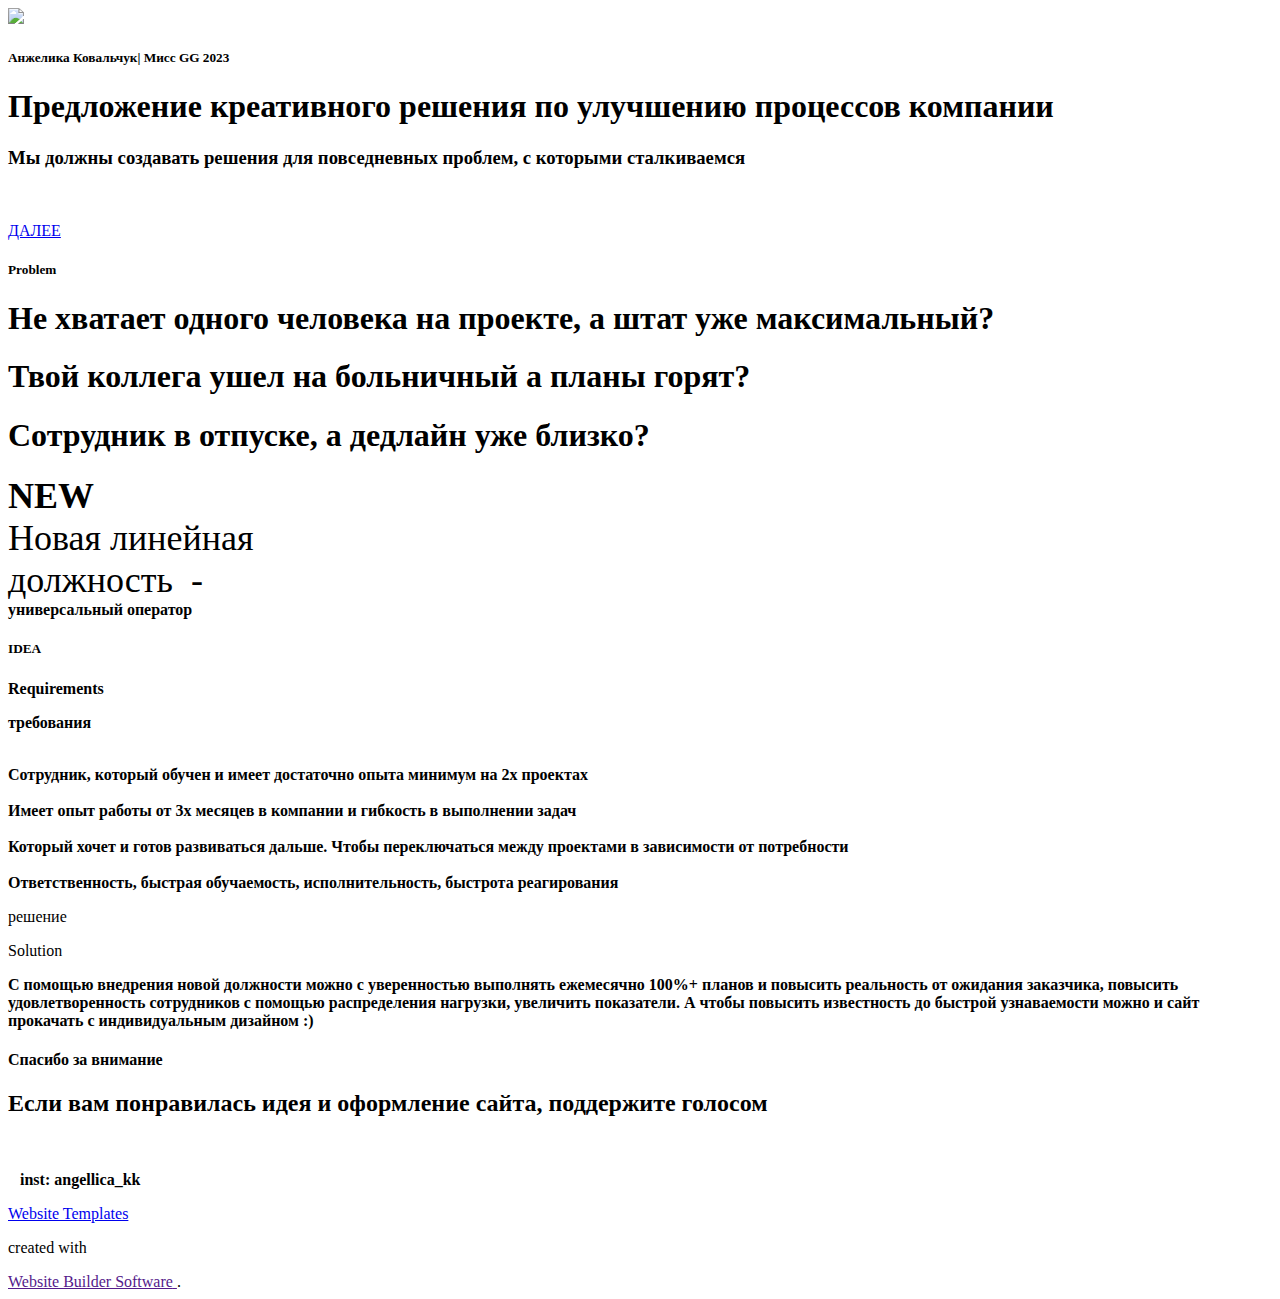
==== Мисс-GG-2023.html @ 37c36b3d "Add files via upload" ====
<!DOCTYPE html>
<html style="font-size: 16px;" lang="ru"><head>
    <meta name="viewport" content="width=device-width, initial-scale=1.0">
    <meta charset="utf-8">
    <meta name="keywords" content="What are minimalist designs?, Leverage agile frameworks to provide., business strategy, Minimalist&nbsp;Living, Nature Collections, Not all blank cassettes are created equal, Outstanding Projects, Highly recommended">
    <meta name="description" content="">
    <title>Мисс GG 2023</title>
    <link rel="stylesheet" href="nicepage.css" media="screen">
<link rel="stylesheet" href="Мисс-GG-2023.css" media="screen">
    <script class="u-script" type="text/javascript" src="jquery.js" defer=""></script>
    <script class="u-script" type="text/javascript" src="nicepage.js" defer=""></script>
    <meta name="generator" content="Nicepage 5.5.0, nicepage.com">
    <link id="u-theme-google-font" rel="stylesheet" href="https://fonts.googleapis.com/css?family=Roboto:100,100i,300,300i,400,400i,500,500i,700,700i,900,900i|Open+Sans:300,300i,400,400i,500,500i,600,600i,700,700i,800,800i">
    <link id="u-page-google-font" rel="stylesheet" href="https://fonts.googleapis.com/css?family=Roboto:100,100i,300,300i,400,400i,500,500i,700,700i,900,900i|Oswald:200,300,400,500,600,700">
    
    
    
    
    
    
    
    
    <script type="application/ld+json">{
		"@context": "http://schema.org",
		"@type": "Organization",
		"name": "",
		"logo": "images/2c5a65b9-ef30-3b66-bfe4-1a61227588e7.png"
}</script>
    <meta name="theme-color" content="#478ac9">
    <meta property="og:title" content="Мисс GG 2023">
    <meta property="og:type" content="website">
  <meta data-intl-tel-input-cdn-path="intlTelInput/"></head>
  <body class="u-body u-overlap u-xl-mode" data-lang="ru"><header class="u-clearfix u-header u-header" id="sec-3e91"><div class="u-clearfix u-sheet u-sheet-1">
        <a href="Мисс-GG-2023.html#carousel_17e5" class="u-image u-logo u-image-1" data-image-width="120" data-image-height="150" title="​Анжелика Ковальчук| Мисс GG 2023">
          <img src="images/2c5a65b9-ef30-3b66-bfe4-1a61227588e7.png" class="u-logo-image u-logo-image-1">
        </a>
      </div></header>
    <section class="skrollable u-align-right u-clearfix u-image u-parallax u-section-1" id="carousel_17e5" data-image-width="1920" data-image-height="1080">
      <div class="u-clearfix u-sheet u-sheet-1">
        <h5 class="u-text u-text-body-alt-color u-text-1"> Анжелика Ковальчук| Мисс GG 2023</h5>
        <h1 class="u-text u-text-body-alt-color u-text-2" data-animation-name="customAnimationIn" data-animation-duration="5000" data-animation-direction=""><b>Предложение креативного решения по улучшению процессов компании</b>
        </h1>
      </div>
    </section>
    <section class="u-align-center u-black u-border-2 u-border-black u-border-no-bottom u-border-no-left u-border-no-right u-clearfix u-section-2" id="carousel_9866">
      <div class="u-clearfix u-sheet u-sheet-1">
        <h3 class="u-text u-text-1" data-animation-name="customAnimationIn" data-animation-duration="2000"> Мы должны создавать решения для повседневных проблем, с которыми сталкиваемся</h3>
        <img class="u-image u-image-default u-preserve-proportions u-image-1" alt="" data-image-width="736" data-image-height="736" src="images/d247856f76a5518b868ead003526050e.jpg">
        <p class="u-custom-font u-font-roboto u-text u-text-2">
          <a href="Мисс-GG-2023.html#carousel_f130" class="u-active-none u-border-2 u-border-grey-75 u-btn u-button-style u-custom-font u-font-oswald u-hover-none u-none u-text-hover-palette-2-base u-text-white u-btn-1">ДАЛЕЕ</a>
        </p>
      </div>
    </section>
    <section class="u-border-2 u-border-black u-border-no-bottom u-border-no-left u-border-no-right u-clearfix u-color-scheme-u10 u-color-style-multicolor-1 u-custom-color-1 u-section-3" id="carousel_f130">
      <div class="u-clearfix u-sheet u-sheet-1">
        <div class="u-clearfix u-expanded-width u-layout-wrap u-layout-wrap-1">
          <div class="u-layout">
            <div class="u-layout-row">
              <div class="u-container-style u-layout-cell u-left-cell u-size-20 u-layout-cell-1">
                <div class="u-container-layout u-valign-top u-container-layout-1">
                  <h5 class="u-custom-font u-font-roboto u-text u-text-1"><b>Problem</b>
                  </h5>
                  <h1 class="u-custom-font u-font-roboto u-text u-text-2" data-animation-name="customAnimationIn" data-animation-duration="1000" data-animation-direction=""><b>Не хватает одного человека на проекте, а штат уже максимальный?</b>
                    <br>
                  </h1>
                </div>
              </div>
              <div class="u-align-left u-container-style u-layout-cell u-size-20 u-layout-cell-2">
                <div class="u-container-layout u-container-layout-2">
                  <h1 class="u-custom-font u-font-roboto u-text u-text-3" data-animation-name="customAnimationIn" data-animation-duration="2000"><b></b><b>Твой коллега ушел на больничный а планы горят?</b>
                    <br>
                  </h1>
                </div>
              </div>
              <div class="u-align-right u-container-style u-layout-cell u-right-cell u-size-20 u-layout-cell-3">
                <div class="u-container-layout u-container-layout-3">
                  <h1 class="u-custom-font u-font-roboto u-text u-text-4" data-animation-name="customAnimationIn" data-animation-duration="3000"><b></b><b>Сотрудник в отпуске, а дедлайн уже близко?</b>
                    <br>
                  </h1>
                </div>
              </div>
            </div>
          </div>
        </div>
      </div>
    </section>
    <section class="skrollable u-align-center u-border-2 u-border-no-bottom u-border-no-left u-border-no-right u-border-white u-clearfix u-image u-parallax u-section-4" id="carousel_1d0e" data-image-width="2560" data-image-height="1600">
      <div class="u-clearfix u-sheet u-sheet-1">
        <div class="u-clearfix u-expanded-width-xs u-gutter-20 u-layout-wrap u-layout-wrap-1">
          <div class="u-gutter-0 u-layout">
            <div class="u-layout-row">
              <div class="u-size-60">
                <div class="u-layout-col">
                  <div class="u-size-60">
                    <div class="u-layout-row">
                      <div class="u-container-style u-layout-cell u-size-60 u-layout-cell-1">
                        <div class="u-container-layout u-valign-middle-lg u-valign-middle-md u-container-layout-1">
                          <p class="u-custom-font u-font-arial u-text u-text-white u-text-1" data-animation-name="customAnimationIn" data-animation-duration="2000" data-animation-direction="">
                            <span style="font-weight: 400; font-size: 2.25rem;"><b>NEW</b>
                              <br>Новая линейная&nbsp;<br>должность
                            </span>
                            <span style="font-size: 2.25rem;"><b>&nbsp;</b>-
                            </span><b>
                              <br>универсальный оператор</b>
                            <br>
                          </p>
                        </div>
                      </div>
                    </div>
                  </div>
                </div>
              </div>
            </div>
          </div>
        </div>
        <h5 class="u-text u-text-body-alt-color u-text-default u-text-2">IDEA</h5>
      </div>
    </section>
    <section class="u-border-2 u-border-black u-border-no-bottom u-border-no-left u-border-no-right u-clearfix u-section-5" id="sec-07e6">
      <div class="u-clearfix u-sheet u-sheet-1">
        <div class="u-image u-image-circle u-image-1" alt="" data-image-width="810" data-image-height="911"></div>
        <p class="u-custom-font u-font-arial u-text u-text-default u-text-1" data-animation-name="customAnimationIn" data-animation-duration="2000"><b>R<span class="u-text-body-alt-color">equirements</span></b>
        </p>
        <p class="u-text u-text-default u-text-2" data-animation-name="customAnimationIn" data-animation-duration="2000"><b>т<span class="u-text-white">ребования</span></b>
        </p>
        <p class="u-text u-text-3"><b>
            <br>Сотрудник, который обучен и имеет достаточно опыта минимум на 2х проектах</b>
          <br>
          <br><b>Имеет опыт работы от 3х месяцев в компании и гибкость в выполнении задач</b>
          <br>
          <br><b>Который хочет и готов развиваться дальше. Чтобы переключаться между проектами в зависимости от потребности&nbsp;</b>
          <br>
          <br><b>Ответственность, быстрая обучаемость, исполнительность, быстрота реагирования<br></b>
        </p>
      </div>
    </section>
    <section class="u-clearfix u-section-6" id="sec-bf6b">
      <div class="u-clearfix u-sheet u-sheet-1">
        <div class="u-image u-image-circle u-image-1" alt="" data-image-width="1600" data-image-height="1200"></div>
        <p class="u-text u-text-default u-text-1" data-animation-name="customAnimationIn" data-animation-duration="2000">
          <span class="u-text-body-alt-color"></span>
          <span class="u-text-body-alt-color">решени</span>е
        </p>
        <p class="u-text u-text-default u-text-2" data-animation-name="customAnimationIn" data-animation-duration="2000">
          <span class="u-text-body-alt-color">Solutio</span>n
        </p>
        <p class="u-text u-text-3"><b></b><b><b>С помощью внедрения новой должности можно с уверенностью выполнять ежемесячно 100%+ планов и повысить реальность от ожидания заказчика, повысить удовлетворенность сотрудников с помощью распределения нагрузки, увеличить показатели. А чтобы повысить известность до быстрой узнаваемости можно и сайт прокачать с индивидуальным дизайном :)</b></b><b>
            <br></b>
        </p>
      </div>
    </section>
    <section class="u-border-2 u-border-black u-border-no-bottom u-border-no-left u-border-no-right u-clearfix u-white u-section-7" id="carousel_76c6">
      <div class="u-clearfix u-sheet u-sheet-1">
        <div class="u-clearfix u-disable-padding u-gutter-0 u-layout-wrap u-layout-wrap-1">
          <div class="u-gutter-0 u-layout">
            <div class="u-layout-row">
              <div class="u-size-36 u-size-60-md">
                <div class="u-layout-col">
                  <div class="u-size-40">
                    <div class="u-layout-row">
                      <div class="u-align-left u-container-style u-layout-cell u-left-cell u-size-60 u-layout-cell-1">
                        <div class="u-container-layout u-container-layout-1"></div>
                      </div>
                    </div>
                  </div>
                  <div class="u-size-20">
                    <div class="u-layout-row">
                      <div class="u-align-left u-container-style u-layout-cell u-left-cell u-palette-2-base u-size-60 u-layout-cell-2">
                        <div class="u-container-layout u-container-layout-2">
                          <h4 class="u-heading-font u-text u-text-body-color u-text-1" data-animation-name="customAnimationIn" data-animation-duration="3000"> Cпасибо за внимание</h4>
                          <h2 class="u-heading-font u-text u-text-body-color u-text-2"><b>Если вам понравилась идея и оформление сайта, поддержите голосом</b>
                          </h2>
                        </div>
                      </div>
                    </div>
                  </div>
                </div>
              </div>
              <div class="u-size-24 u-size-60-md">
                <div class="u-layout-row">
                  <div class="u-align-left u-container-style u-layout-cell u-right-cell u-size-60 u-layout-cell-3">
                    <div class="u-container-layout u-valign-bottom-lg u-valign-bottom-xl u-container-layout-3">
                      <div class="u-rotation-parent u-rotation-parent-1">
                        <img class="u-image u-image-default u-rotate-90 u-image-1" src="images/DSC086831.jpeg" alt="" data-image-width="6000" data-image-height="4000">
                      </div>
                    </div>
                  </div>
                </div>
              </div>
            </div>
          </div>
        </div>
      </div>
    </section>
    
    
    <footer class="u-align-center u-black u-clearfix u-footer u-footer" id="sec-a85f"><div class="u-clearfix u-sheet u-sheet-1">
        <p class="u-small-text u-text u-text-variant u-text-1"><b>&nbsp;<span class="u-file-icon u-icon"><img src="images/1384063.png" alt=""></span></b> &nbsp;<b>inst: angellica_kk</b>
        </p>
      </div></footer>
    <section class="u-backlink u-clearfix u-grey-80">
      <a class="u-link" href="https://nicepage.com/website-templates" target="_blank">
        <span>Website Templates</span>
      </a>
      <p class="u-text">
        <span>created with</span>
      </p>
      <a class="u-link" href="" target="_blank">
        <span>Website Builder Software</span>
      </a>. 
    </section>
  
</body></html>
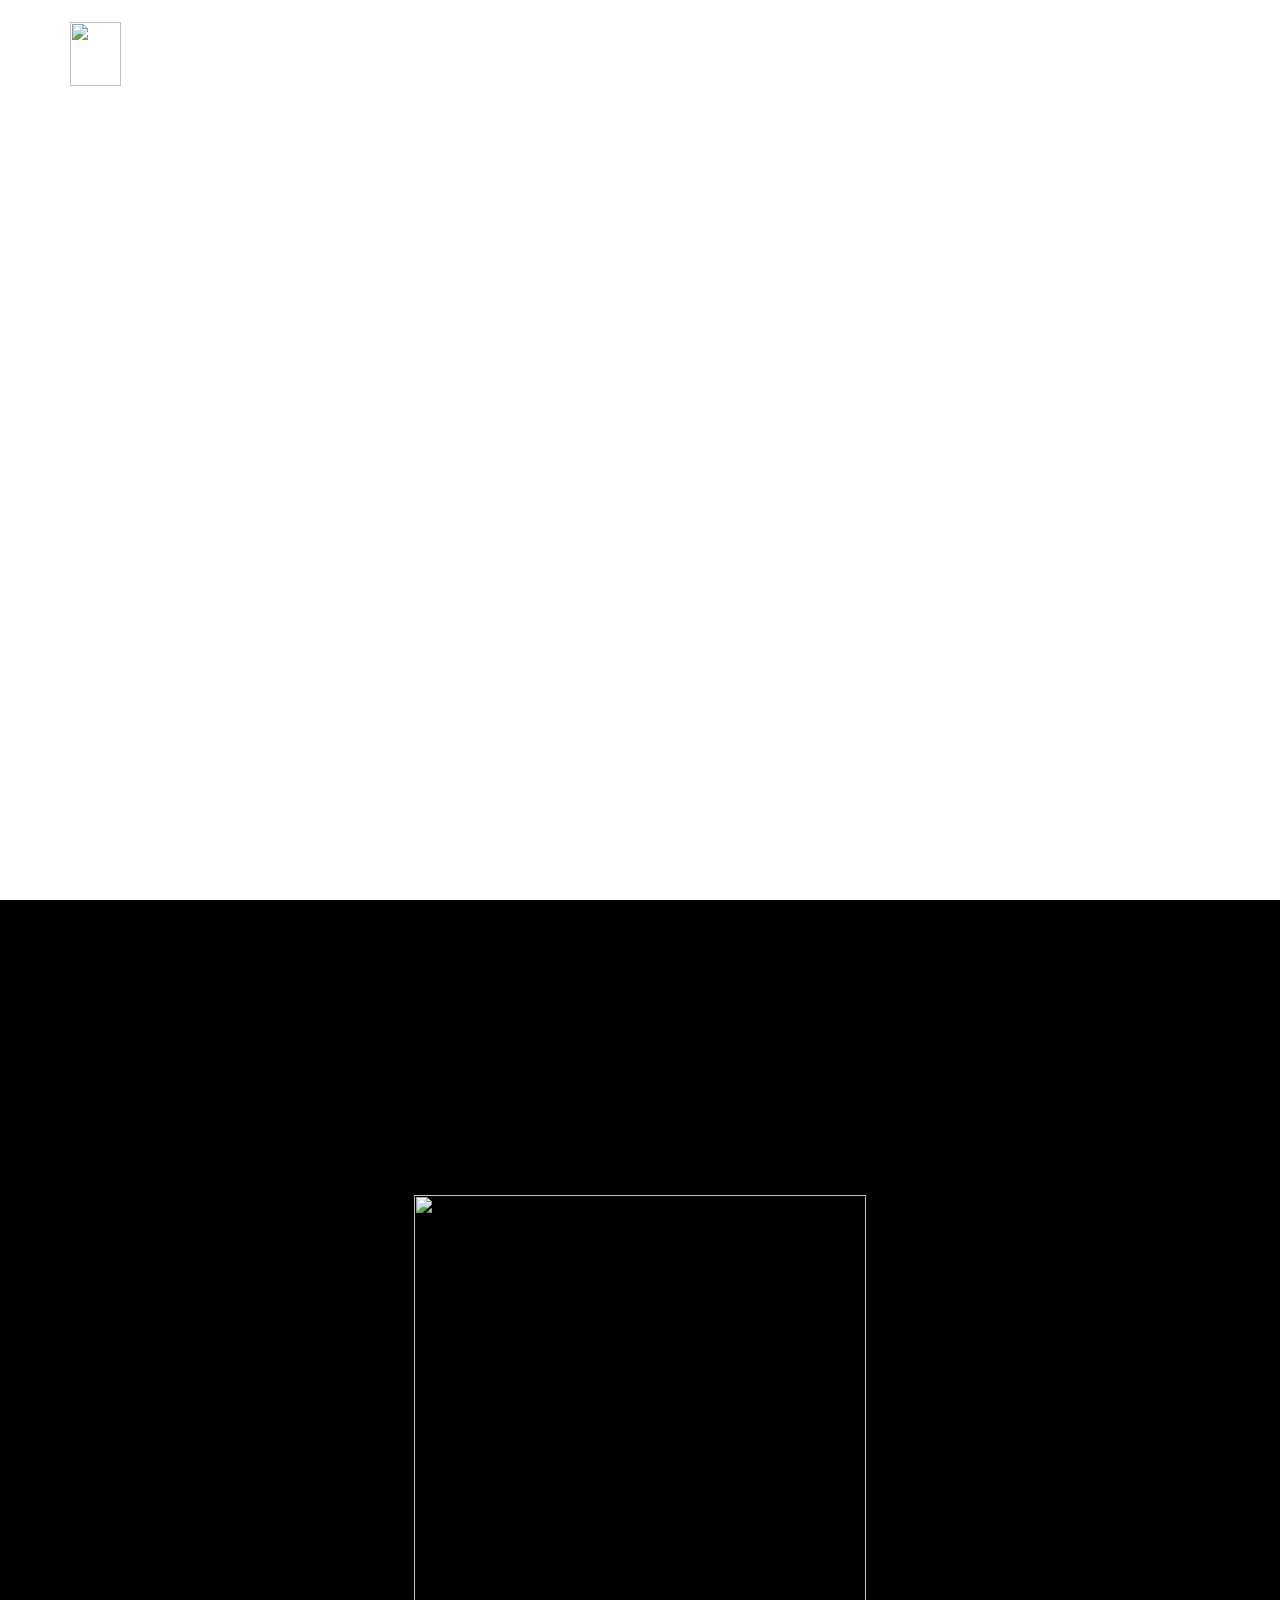
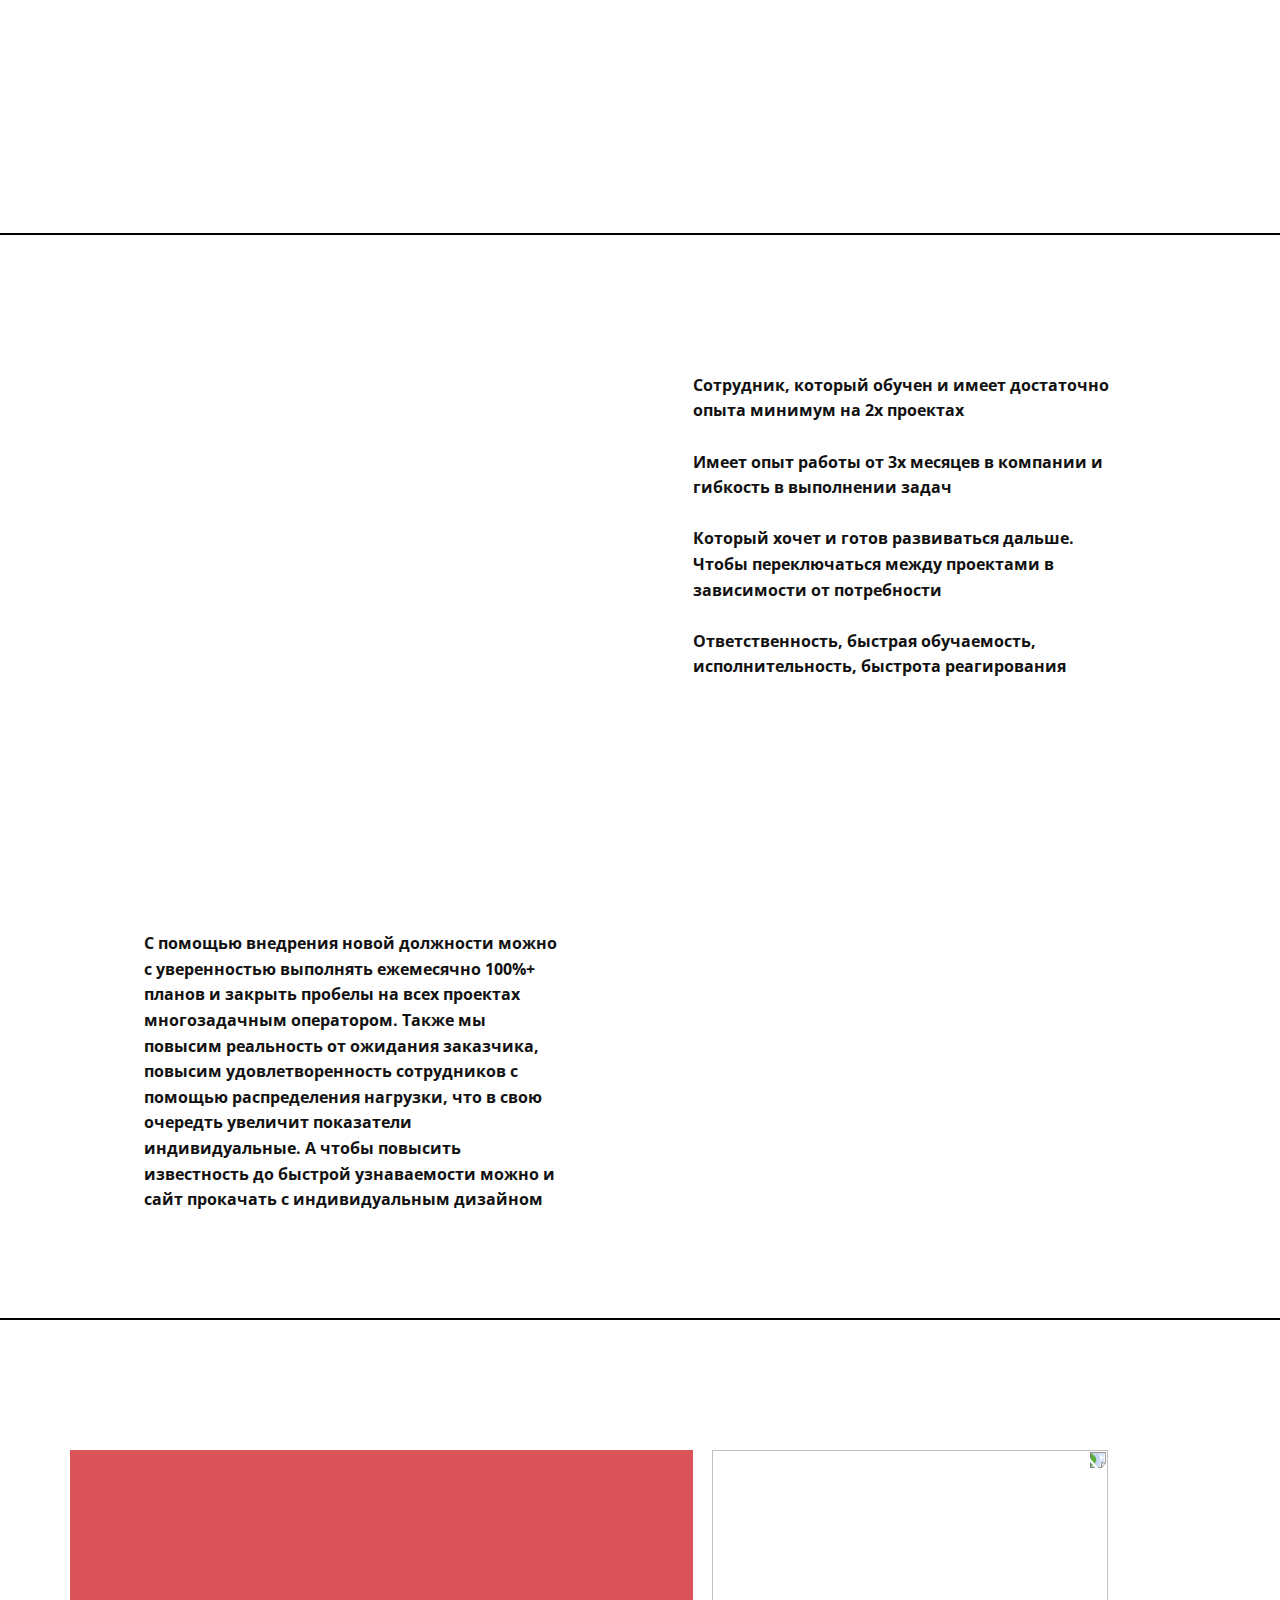
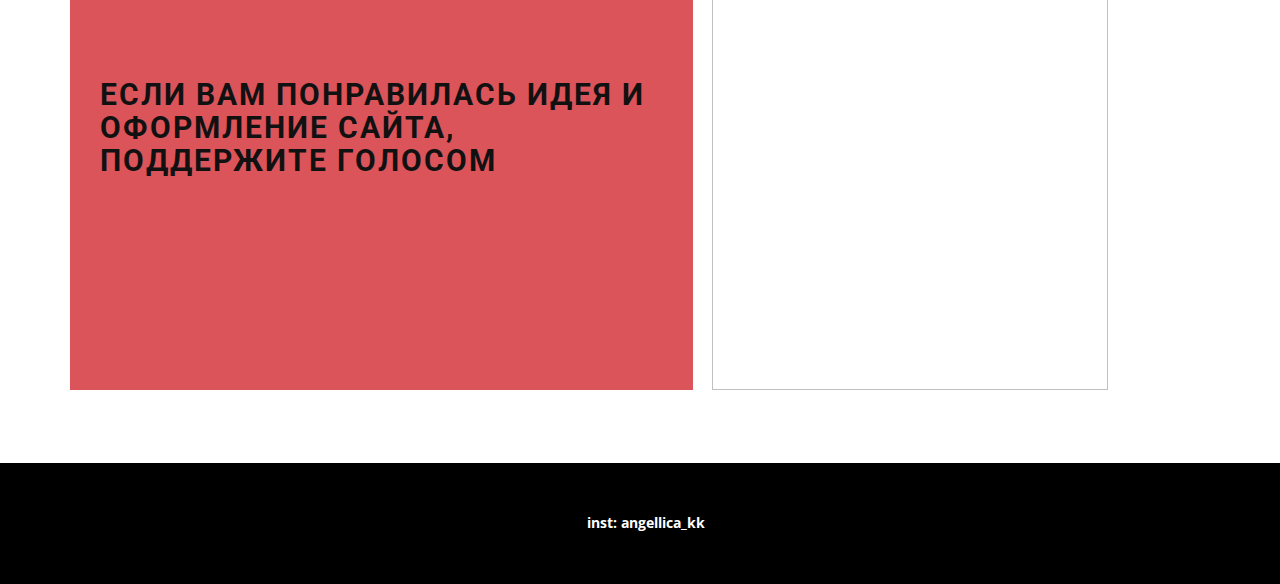
==== commit f824137f: "Add files via upload" ====
--- a/Мисс-GG-2023.html
+++ b/Мисс-GG-2023.html
@@ -5,6 +5,7 @@
     <meta name="keywords" content="What are minimalist designs?, Leverage agile frameworks to provide., business strategy, Minimalist&nbsp;Living, Nature Collections, Not all blank cassettes are created equal, Outstanding Projects, Highly recommended">
     <meta name="description" content="">
     <title>Мисс GG 2023</title>
+    <link rel="icon" type="image/x-icon" href="/Users/koval/Desktop/Miss GG Site/images/favicon.ico">
     <link rel="stylesheet" href="nicepage.css" media="screen">
 <link rel="stylesheet" href="Мисс-GG-2023.css" media="screen">
     <script class="u-script" type="text/javascript" src="jquery.js" defer=""></script>
@@ -67,7 +68,7 @@
               </div>
               <div class="u-align-left u-container-style u-layout-cell u-size-20 u-layout-cell-2">
                 <div class="u-container-layout u-container-layout-2">
-                  <h1 class="u-custom-font u-font-roboto u-text u-text-3" data-animation-name="customAnimationIn" data-animation-duration="2000"><b></b><b>Твой коллега ушел на больничный а планы горят?</b>
+                  <h1 class="u-custom-font u-font-roboto u-text u-text-3" data-animation-name="customAnimationIn" data-animation-duration="2000"><b></b><b>Твой коллега ушел на больничный, а планы горят?</b>
                     <br>
                   </h1>
                 </div>
@@ -144,7 +145,7 @@
         <p class="u-text u-text-default u-text-2" data-animation-name="customAnimationIn" data-animation-duration="2000">
           <span class="u-text-body-alt-color">Solutio</span>n
         </p>
-        <p class="u-text u-text-3"><b></b><b><b>С помощью внедрения новой должности можно с уверенностью выполнять ежемесячно 100%+ планов и повысить реальность от ожидания заказчика, повысить удовлетворенность сотрудников с помощью распределения нагрузки, увеличить показатели. А чтобы повысить известность до быстрой узнаваемости можно и сайт прокачать с индивидуальным дизайном :)</b></b><b>
+        <p class="u-text u-text-3"><b></b><b><b>С помощью внедрения новой должности можно с уверенностью выполнять ежемесячно 100%+ планов и закрыть пробелы на всех проектах многозадачным оператором. Также мы повысим реальность от ожидания заказчика, повысим удовлетворенность сотрудников с помощью распределения нагрузки, что в свою очередть увеличит показатели индивидуальные. А чтобы повысить известность до быстрой узнаваемости можно и сайт прокачать с индивидуальным дизайном</b></b><b></b></b><b>
             <br></b>
         </p>
       </div>
@@ -198,16 +199,5 @@
         <p class="u-small-text u-text u-text-variant u-text-1"><b>&nbsp;<span class="u-file-icon u-icon"><img src="images/1384063.png" alt=""></span></b> &nbsp;<b>inst: angellica_kk</b>
         </p>
       </div></footer>
-    <section class="u-backlink u-clearfix u-grey-80">
-      <a class="u-link" href="https://nicepage.com/website-templates" target="_blank">
-        <span>Website Templates</span>
-      </a>
-      <p class="u-text">
-        <span>created with</span>
-      </p>
-      <a class="u-link" href="" target="_blank">
-        <span>Website Builder Software</span>
-      </a>. 
-    </section>
   
 </body></html>--- a/nicepage.css
+++ b/nicepage.css
@@ -0,0 +1,40811 @@
+@charset "UTF-8";
+.u-hidden-block {
+  visibility: hidden!important;
+}
+.u-locked-block {
+  pointer-events: none!important;
+}
+/*! normalize.css v4.1.1 | MIT License | github.com/necolas/normalize.css */
+html {
+  font-family: sans-serif;
+  -ms-text-size-adjust: 100%;
+  -webkit-text-size-adjust: 100%;
+}
+body {
+  margin: 0;
+}
+article,
+aside,
+details,
+figcaption,
+figure,
+footer,
+header,
+main,
+menu,
+nav,
+section,
+summary {
+  display: block;
+}
+audio,
+canvas,
+progress,
+video {
+  display: inline-block;
+}
+audio:not([controls]) {
+  display: none;
+  height: 0;
+}
+progress {
+  vertical-align: baseline;
+}
+template,
+[hidden] {
+  display: none;
+}
+a {
+  background-color: transparent;
+  -webkit-text-decoration-skip: objects;
+}
+a:active,
+a:hover {
+  outline-width: 0;
+}
+abbr[title] {
+  border-bottom: none;
+  text-decoration: underline;
+}
+b,
+strong {
+  font-weight: inherit;
+  font-weight: bold;
+}
+dfn {
+  font-style: italic;
+}
+h1 {
+  font-size: 2em;
+  margin: 0.67em 0;
+}
+mark {
+  background-color: #ff0;
+  color: #000;
+}
+small {
+  font-size: 80%;
+}
+sub,
+sup {
+  font-size: 75%;
+  line-height: 0;
+  position: relative;
+  vertical-align: baseline;
+}
+sub {
+  bottom: -0.25em;
+}
+sup {
+  top: -0.5em;
+}
+img {
+  border-style: none;
+}
+svg:not(:root) {
+  overflow: hidden;
+}
+code,
+kbd,
+pre,
+samp {
+  font-family: monospace,monospace;
+  font-size: 1em;
+}
+hr {
+  box-sizing: content-box;
+  height: 0;
+  overflow: visible;
+}
+button,
+input,
+optgroup,
+select,
+textarea {
+  color: inherit;
+  font: inherit;
+  margin: 0;
+}
+optgroup {
+  font-weight: 700;
+}
+button,
+input {
+  overflow: visible;
+}
+button,
+select {
+  text-transform: none;
+}
+button,
+html [type="button"],
+[type="reset"],
+[type="submit"] {
+  -webkit-appearance: button;
+}
+button::-moz-focus-inner,
+[type="button"]::-moz-focus-inner,
+[type="reset"]::-moz-focus-inner,
+[type="submit"]::-moz-focus-inner {
+  border-style: none;
+  padding: 0;
+}
+button:-moz-focusring,
+[type="button"]:-moz-focusring,
+[type="reset"]:-moz-focusring,
+[type="submit"]:-moz-focusring {
+  outline: 1px dotted ButtonText;
+}
+fieldset {
+  border: 1px solid silver;
+  margin: 0 2px;
+  padding: 0.35em 0.625em 0.75em;
+}
+legend {
+  box-sizing: border-box;
+  color: inherit;
+  display: table;
+  max-width: 100%;
+  padding: 0;
+  white-space: normal;
+}
+textarea {
+  overflow: auto;
+  outline: none;
+}
+button,
+select,
+input,
+textarea {
+  outline: none;
+}
+[type="checkbox"],
+[type="radio"] {
+  box-sizing: border-box;
+  padding: 0;
+}
+[type="number"]::-webkit-inner-spin-button,
+[type="number"]::-webkit-outer-spin-button {
+  height: auto;
+}
+[type="search"] {
+  -webkit-appearance: textfield;
+  outline-offset: -2px;
+}
+[type="search"]::-webkit-search-cancel-button,
+[type="search"]::-webkit-search-decoration {
+  -webkit-appearance: none;
+}
+::-webkit-input-placeholder {
+  color: inherit;
+  opacity: 0.54;
+}
+::-webkit-file-upload-button {
+  -webkit-appearance: button;
+  font: inherit;
+}
+ul,
+ol {
+  padding-left: 20px;
+}
+/* Fade effect */
+/* Over effect */
+/* Slide effect */
+/* Over and Slide effect */
+/* Flip Left effect */
+/* Flip Right effect */
+/* Flip Top effect */
+/* Flip Bottom effect */
+/* Wobble Left effect */
+/* Wobble Right effect */
+/* Wobble top effect */
+/* Wobble bottom effect */
+/* Zoom and Rotate Effects */
+/* Utility */
+.u-over-slide {
+  position: absolute;
+  left: 0;
+  top: 0;
+  width: 100%;
+  height: 100%;
+}
+.u-background-effect {
+  overflow: hidden;
+}
+.u-background-effect ~ .u-container-layout {
+  cursor: pointer;
+}
+/* Fade effect */
+.u-effect-fade .u-over-slide {
+  opacity: 0;
+  transition: all 500ms ease;
+}
+.u-effect-fade:hover .u-over-slide,
+.u-effect-fade.u-effect-active .u-over-slide {
+  opacity: 1;
+}
+/* Over effect */
+.u-effect-over-left .u-over-slide {
+  transform: translate(-100%, 0);
+  transition: all 500ms ease;
+}
+.u-effect-over-left:hover .u-over-slide,
+.u-effect-over-left.u-effect-active .u-over-slide {
+  transform: translate(0, 0);
+}
+.u-effect-over-right .u-over-slide {
+  transform: translate(100%, 0);
+  transition: all 500ms ease;
+}
+.u-effect-over-right:hover .u-over-slide,
+.u-effect-over-right.u-effect-active .u-over-slide {
+  transform: translate(0, 0);
+}
+.u-effect-over-top .u-over-slide {
+  transform: translate(0, -100%);
+  transition: all 500ms ease;
+}
+.u-effect-over-top:hover .u-over-slide,
+.u-effect-over-top.u-effect-active .u-over-slide {
+  transform: translate(0, 0);
+}
+.u-effect-over-bottom .u-over-slide {
+  transform: translate(0, 100%);
+  transition: all 500ms ease;
+}
+.u-effect-over-bottom:hover .u-over-slide,
+.u-effect-over-bottom.u-effect-active .u-over-slide {
+  transform: translate(0, 0);
+}
+.u-effect-over-topleft .u-over-slide {
+  transform: translate(-100%, -100%);
+  transition: all 500ms ease;
+}
+.u-effect-over-topleft:hover .u-over-slide,
+.u-effect-over-topleft.u-effect-active .u-over-slide {
+  transform: translate(0, 0);
+}
+.u-effect-over-topright .u-over-slide {
+  transform: translate(100%, -100%);
+  transition: all 500ms ease;
+}
+.u-effect-over-topright:hover .u-over-slide,
+.u-effect-over-topright.u-effect-active .u-over-slide {
+  transform: translate(0, 0);
+}
+.u-effect-over-bottomleft .u-over-slide {
+  transform: translate(-100%, 100%);
+  transition: all 500ms ease;
+}
+.u-effect-over-bottomleft:hover .u-over-slide,
+.u-effect-over-bottomleft.u-effect-active .u-over-slide {
+  transform: translate(0, 0);
+}
+.u-effect-over-bottomright .u-over-slide {
+  transform: translate(100%, 100%);
+  transition: all 500ms ease;
+}
+.u-effect-over-bottomright:hover .u-over-slide,
+.u-effect-over-bottomright.u-effect-active .u-over-slide {
+  transform: translate(0, 0);
+}
+/* Slide effect */
+.u-effect-slide-left .u-over-slide {
+  transform: translate(-100%, 0);
+  transition: all 500ms ease;
+}
+.u-effect-slide-left:hover .u-over-slide,
+.u-effect-slide-left.u-effect-active .u-over-slide {
+  transform: translate(0, 0);
+}
+.u-effect-slide-left .u-back-slide {
+  transition: all 500ms ease;
+}
+.u-effect-slide-left:hover .u-back-slide,
+.u-effect-slide-left.u-effect-active .u-back-slide {
+  transform: translate(100%, 0);
+}
+.u-effect-slide-right .u-over-slide {
+  transform: translate(100%, 0);
+  transition: all 500ms ease;
+}
+.u-effect-slide-right:hover .u-over-slide,
+.u-effect-slide-right.u-effect-active .u-over-slide {
+  transform: translate(0, 0);
+}
+.u-effect-slide-right .u-back-slide {
+  transition: all 500ms ease;
+}
+.u-effect-slide-right:hover .u-back-slide,
+.u-effect-slide-right.u-effect-active .u-back-slide {
+  transform: translate(-100%, 0);
+}
+.u-effect-slide-top .u-over-slide {
+  transform: translate(0, -100%);
+  transition: all 500ms ease;
+}
+.u-effect-slide-top:hover .u-over-slide,
+.u-effect-slide-top.u-effect-active .u-over-slide {
+  transform: translate(0, 0);
+}
+.u-effect-slide-top .u-back-slide {
+  transition: all 500ms ease;
+}
+.u-effect-slide-top:hover .u-back-slide,
+.u-effect-slide-top.u-effect-active .u-back-slide {
+  transform: translate(0, 100%);
+}
+.u-effect-slide-bottom .u-over-slide {
+  transform: translate(0, 100%);
+  transition: all 500ms ease;
+}
+.u-effect-slide-bottom:hover .u-over-slide,
+.u-effect-slide-bottom.u-effect-active .u-over-slide {
+  transform: translate(0, 0);
+}
+.u-effect-slide-bottom .u-back-slide {
+  transition: all 500ms ease;
+}
+.u-effect-slide-bottom:hover .u-back-slide,
+.u-effect-slide-bottom.u-effect-active .u-back-slide {
+  transform: translate(0, -100%);
+}
+.u-effect-slide-topleft .u-over-slide {
+  transform: translate(-100%, -100%);
+  transition: all 500ms ease;
+}
+.u-effect-slide-topleft:hover .u-over-slide,
+.u-effect-slide-topleft.u-effect-active .u-over-slide {
+  transform: translate(0, 0);
+}
+.u-effect-slide-topleft .u-back-slide {
+  transition: all 500ms ease;
+}
+.u-effect-slide-topleft:hover .u-back-slide,
+.u-effect-slide-topleft.u-effect-active .u-back-slide {
+  transform: translate(100%, 100%);
+}
+.u-effect-slide-topright .u-over-slide {
+  transform: translate(100%, -100%);
+  transition: all 500ms ease;
+}
+.u-effect-slide-topright:hover .u-over-slide,
+.u-effect-slide-topright.u-effect-active .u-over-slide {
+  transform: translate(0, 0);
+}
+.u-effect-slide-topright .u-back-slide {
+  transition: all 500ms ease;
+}
+.u-effect-slide-topright:hover .u-back-slide,
+.u-effect-slide-topright.u-effect-active .u-back-slide {
+  transform: translate(-100%, 100%);
+}
+.u-effect-slide-bottomleft .u-over-slide {
+  transform: translate(-100%, 100%);
+  transition: all 500ms ease;
+}
+.u-effect-slide-bottomleft:hover .u-over-slide,
+.u-effect-slide-bottomleft.u-effect-active .u-over-slide {
+  transform: translate(0, 0);
+}
+.u-effect-slide-bottomleft .u-back-slide {
+  transition: all 500ms ease;
+}
+.u-effect-slide-bottomleft:hover .u-back-slide,
+.u-effect-slide-bottomleft.u-effect-active .u-back-slide {
+  transform: translate(100%, -100%);
+}
+.u-effect-slide-bottomright .u-over-slide {
+  transform: translate(100%, 100%);
+  transition: all 500ms ease;
+}
+.u-effect-slide-bottomright:hover .u-over-slide,
+.u-effect-slide-bottomright.u-effect-active .u-over-slide {
+  transform: translate(0, 0);
+}
+.u-effect-slide-bottomright .u-back-slide {
+  transition: all 500ms ease;
+}
+.u-effect-slide-bottomright:hover .u-back-slide,
+.u-effect-slide-bottomright.u-effect-active .u-back-slide {
+  transform: translate(-100%, -100%);
+}
+/* Flip */
+.u-effect-flip-left,
+.u-effect-flip-left .u-slidesWrapper {
+  perspective: 300px;
+}
+.u-effect-flip-left .u-over-slide {
+  opacity: 0;
+  transform: rotateY(180deg);
+  transform-origin: center left;
+  transition: transform 500ms ease, transform-origin 500ms ease, opacity 0ms ease 500ms;
+}
+.u-effect-flip-left:hover .u-over-slide,
+.u-effect-flip-left.u-effect-active .u-over-slide {
+  opacity: 1;
+  transform: rotateY(0deg);
+  transition: transform 500ms ease, transform-origin 500ms ease;
+}
+.u-effect-flip-right,
+.u-effect-flip-right .u-slidesWrapper {
+  perspective: 300px;
+}
+.u-effect-flip-right .u-over-slide {
+  opacity: 0;
+  transform: rotateY(-180deg);
+  transform-origin: center right;
+  transition: transform 500ms ease, transform-origin 500ms ease, opacity 0ms ease 500ms;
+}
+.u-effect-flip-right:hover .u-over-slide,
+.u-effect-flip-right.u-effect-active .u-over-slide {
+  opacity: 1;
+  transform: rotateY(0deg);
+  transition: transform 500ms ease, transform-origin 500ms ease;
+}
+.u-effect-flip-top,
+.u-effect-flip-top .u-slidesWrapper {
+  perspective: 300px;
+}
+.u-effect-flip-top .u-over-slide {
+  opacity: 0;
+  transform: rotateX(-180deg);
+  transform-origin: center top;
+  transition: transform 500ms ease, transform-origin 500ms ease, opacity 0ms ease 500ms;
+}
+.u-effect-flip-top:hover .u-over-slide,
+.u-effect-flip-top.u-effect-active .u-over-slide {
+  opacity: 1;
+  transform: rotateX(0deg);
+  transition: transform 500ms ease, transform-origin 500ms ease;
+}
+.u-effect-flip-bottom,
+.u-effect-flip-bottom .u-slidesWrapper {
+  perspective: 300px;
+}
+.u-effect-flip-bottom .u-over-slide {
+  opacity: 0;
+  transform: rotateX(180deg);
+  transform-origin: center bottom;
+  transition: transform 500ms ease, transform-origin 500ms ease, opacity 0ms ease 500ms;
+}
+.u-effect-flip-bottom:hover .u-over-slide,
+.u-effect-flip-bottom.u-effect-active .u-over-slide {
+  opacity: 1;
+  transform: rotateX(0deg);
+  transition: transform 500ms ease, transform-origin 500ms ease;
+}
+/* Wooble */
+.u-effect-wobble-left,
+.u-effect-wobble-left .u-slidesWrapper {
+  perspective: 300px;
+}
+.u-effect-wobble-left .u-over-slide {
+  opacity: 0;
+  transform: rotateY(130deg);
+  transform-origin: center left;
+  transition: transform 500ms ease, transform-origin 500ms ease, opacity 0ms ease 500ms;
+}
+.u-effect-wobble-left:hover .u-over-slide,
+.u-effect-wobble-left.u-effect-active .u-over-slide {
+  opacity: 1;
+  transform: rotateY(0deg);
+  transform-origin: center right;
+  transition: transform 500ms ease, transform-origin 500ms ease;
+}
+.u-effect-wobble-right,
+.u-effect-wobble-right .u-slidesWrapper {
+  perspective: 300px;
+}
+.u-effect-wobble-right .u-over-slide {
+  opacity: 0;
+  transform: rotateY(-130deg);
+  transform-origin: center right;
+  transition: transform 500ms ease, transform-origin 500ms ease, opacity 0ms ease 500ms;
+}
+.u-effect-wobble-right:hover .u-over-slide,
+.u-effect-wobble-right.u-effect-active .u-over-slide {
+  opacity: 1;
+  transform: rotateY(0deg);
+  transform-origin: center left;
+  transition: transform 500ms ease, transform-origin 500ms ease;
+}
+.u-effect-wobble-top,
+.u-effect-wobble-top .u-slidesWrapper {
+  perspective: 300px;
+}
+.u-effect-wobble-top .u-over-slide {
+  opacity: 0;
+  transform: rotateX(-130deg);
+  transform-origin: center top;
+  transition: transform 500ms ease, transform-origin 500ms ease, opacity 0ms ease 500ms;
+}
+.u-effect-wobble-top:hover .u-over-slide,
+.u-effect-wobble-top.u-effect-active .u-over-slide {
+  opacity: 1;
+  transform: rotateX(0deg);
+  transform-origin: center bottom;
+  transition: transform 500ms ease, transform-origin 500ms ease;
+}
+.u-effect-wobble-bottom,
+.u-effect-wobble-bottom .u-slidesWrapper {
+  perspective: 300px;
+}
+.u-effect-wobble-bottom .u-over-slide {
+  opacity: 0;
+  transform: rotateX(130deg);
+  transform-origin: center bottom;
+  transition: transform 500ms ease, transform-origin 500ms ease, opacity 0ms ease 500ms;
+}
+.u-effect-wobble-bottom:hover .u-over-slide,
+.u-effect-wobble-bottom.u-effect-active .u-over-slide {
+  opacity: 1;
+  transform: rotateX(0deg);
+  transform-origin: center top;
+  transition: transform 500ms ease, transform-origin 500ms ease;
+}
+/* Zoom */
+.u-effect-zoom .u-over-slide {
+  transition: transform 500ms ease;
+  transform: scale(0, 0);
+}
+.u-effect-zoom:hover .u-over-slide,
+.u-effect-zoom.u-effect-active .u-over-slide {
+  transform: scale(1, 1);
+}
+.u-effect-hover-zoom .u-back-slide,
+.u-effect-hover-zoom .u-background-effect-image {
+  transition: transform 500ms ease;
+  transform: scale(1);
+}
+.u-effect-hover-zoom:hover .u-back-slide,
+.u-effect-hover-zoom:hover .u-background-effect-image,
+.u-effect-hover-zoom.u-effect-active .u-back-slide,
+.u-effect-hover-zoom.u-effect-active .u-background-effect-image {
+  transform: scale(var(--effect-scale));
+}
+.u-effect-hover-zoomOut .u-back-slide,
+.u-effect-hover-zoomOut .u-background-effect-image {
+  transition: transform 500ms ease;
+  transform: scale(var(--effect-scale));
+}
+.u-effect-hover-zoomOut:hover .u-back-slide,
+.u-effect-hover-zoomOut:hover .u-background-effect-image,
+.u-effect-hover-zoomOut.u-effect-active .u-back-slide,
+.u-effect-hover-zoomOut.u-effect-active .u-background-effect-image {
+  transform: scale(1);
+}
+.u-effect-hover-liftUp > .u-background-effect {
+  overflow: visible;
+}
+.u-effect-hover-liftUp .u-back-slide,
+.u-effect-hover-liftUp .u-background-effect-image {
+  transition: transform 500ms ease;
+  transform: scale(1);
+}
+.u-effect-hover-liftUp:hover .u-back-slide,
+.u-effect-hover-liftUp.u-effect-active .u-back-slide,
+.u-effect-hover-liftUp:hover .u-background-effect-image,
+.u-effect-hover-liftUp.u-effect-active .u-background-effect-image {
+  transform: scale(var(--effect-scale));
+  z-index: 1;
+}
+.u-effect-hover-liftUp:hover > .u-container-layout {
+  z-index: 2;
+}
+.u-effect-zoom-rotate .u-over-slide {
+  transition: transform 500ms ease;
+  transform: rotate(0deg) scale(0, 0);
+}
+.u-effect-zoom-rotate:hover .u-over-slide,
+.u-effect-zoom-rotate.u-effect-active .u-over-slide {
+  transform: rotate(360deg) scale(1, 1);
+}
+.u-effect-zoom-rotateX .u-over-slide {
+  transition: transform 500ms ease;
+  transform: rotateX(0deg) scale(0, 0);
+}
+.u-effect-zoom-rotateX:hover .u-over-slide,
+.u-effect-zoom-rotateX.u-effect-active .u-over-slide {
+  transform: rotateX(360deg) scale(1, 1);
+}
+.u-effect-zoom-rotateY .u-over-slide {
+  transition: transform 500ms ease;
+  transform: rotateY(0deg) scale(0, 0);
+}
+.u-effect-zoom-rotateY:hover .u-over-slide,
+.u-effect-zoom-rotateY.u-effect-active .u-over-slide {
+  transform: rotateY(360deg) scale(1, 1);
+}
+.u-effect-hover-slide .u-back-image,
+.u-effect-hover-slide .u-background-effect-image {
+  transition-duration: 500ms;
+  transition-timing-function: ease;
+  transition-property: left, right, top, bottom;
+}
+.u-effect-hover-slide .u-effect-hover-slide-direction-right {
+  left: auto;
+}
+.u-effect-hover-slide .u-effect-hover-slide-direction-up {
+  top: auto;
+}
+.u-effect-hover-slide:hover .u-back-image.u-effect-hover-slide-direction-left,
+.u-effect-hover-slide:hover .u-background-effect-image.u-effect-hover-slide-direction-left,
+.u-effect-hover-slide.u-effect-active .u-back-image.u-effect-hover-slide-direction-left,
+.u-effect-hover-slide.u-effect-active .u-background-effect-image.u-effect-hover-slide-direction-left {
+  left: 0 !important;
+}
+.u-effect-hover-slide:hover .u-back-image.u-effect-hover-slide-direction-right,
+.u-effect-hover-slide:hover .u-background-effect-image.u-effect-hover-slide-direction-right,
+.u-effect-hover-slide.u-effect-active .u-back-image.u-effect-hover-slide-direction-right,
+.u-effect-hover-slide.u-effect-active .u-background-effect-image.u-effect-hover-slide-direction-right {
+  right: 0 !important;
+}
+.u-effect-hover-slide:hover .u-back-image.u-effect-hover-slide-direction-up,
+.u-effect-hover-slide:hover .u-background-effect-image.u-effect-hover-slide-direction-up,
+.u-effect-hover-slide.u-effect-active .u-back-image.u-effect-hover-slide-direction-up,
+.u-effect-hover-slide.u-effect-active .u-background-effect-image.u-effect-hover-slide-direction-up {
+  bottom: 0 !important;
+}
+.u-effect-hover-slide:hover .u-back-image.u-effect-hover-slide-direction-down,
+.u-effect-hover-slide:hover .u-background-effect-image.u-effect-hover-slide-direction-down,
+.u-effect-hover-slide.u-effect-active .u-back-image.u-effect-hover-slide-direction-down,
+.u-effect-hover-slide.u-effect-active .u-background-effect-image.u-effect-hover-slide-direction-down {
+  top: 0 !important;
+}
+.u-btn {
+  /*display: inline-block;*/
+  display: table;
+  /*TODO maye need another solution for negative marin*/
+  cursor: pointer;
+  color: inherit;
+  font-size: inherit;
+  font-family: inherit;
+  line-height: inherit;
+  letter-spacing: inherit;
+  text-transform: inherit;
+  font-style: inherit;
+  font-weight: inherit;
+  text-decoration: none;
+  border: 0 none transparent;
+  outline-width: 0;
+  background-color: transparent;
+  margin: 0;
+  -webkit-text-decoration-skip: objects;
+  font-style: initial;
+  white-space: nowrap;
+  -webkit-user-select: none;
+      -ms-user-select: none;
+          user-select: none;
+  vertical-align: middle;
+  text-align: center;
+  padding: 10px 30px;
+  border-radius: 0;
+  align-self: flex-start;
+}
+.u-btn:focus,
+.u-btn:active:focus,
+.u-btn.active:focus {
+  outline: thin dotted;
+  outline: 5px auto -webkit-focus-ring-color;
+  outline-offset: -2px;
+}
+.u-btn:hover,
+.u-btn:focus {
+  text-decoration: none;
+}
+.u-btn:active,
+.u-btn.active {
+  outline: 0;
+  background-image: none;
+}
+.u-btn.disabled,
+.u-btn[disabled] {
+  opacity: 0.6;
+}
+.u-btn-circle {
+  border-radius: 50%;
+}
+.u-btn-rectangle {
+  border-radius: 0 !important;
+}
+.u-text a,
+.u-post-content a,
+.u-tab-item a,
+.u-nav-item a {
+  font-size: inherit;
+  font-family: inherit;
+  line-height: inherit;
+  letter-spacing: inherit;
+  text-transform: inherit;
+}
+.u-text:not(ul):not(ol):not(p):not(.u-post-content):not(.u-block-content):not(.u-product-desc):not(.u-cart-block-content):not(.u-checkout-block-content) a {
+  color: inherit;
+}
+.u-text:not(ul):not(ol):not(p):not(.u-post-content):not(.u-block-content):not(.u-product-desc):not(.u-cart-block-content):not(.u-checkout-block-content) a,
+.u-text:not(ul):not(ol):not(p):not(.u-post-content):not(.u-block-content):not(.u-product-desc):not(.u-cart-block-content):not(.u-checkout-block-content) a:hover {
+  text-decoration: none;
+}
+.u-link,
+a {
+  border-top-width: 0;
+  border-left-width: 0;
+  border-right-width: 0;
+}
+.u-link {
+  display: table;
+  border-style: solid;
+  border-bottom-width: 0;
+  white-space: nowrap;
+  align-self: flex-start;
+}
+.u-link,
+.u-link:hover,
+.u-link:focus {
+  text-decoration: none;
+}
+.u-link:focus,
+.u-link:active:focus,
+.u-link.active:focus {
+  outline: thin dotted;
+  outline: 5px auto -webkit-focus-ring-color;
+  outline-offset: -2px;
+}
+.u-underline,
+.u-underline:hover {
+  text-decoration: underline;
+  border-bottom-width: 0;
+}
+.u-no-underline,
+.u-no-underline:hover {
+  text-decoration: none;
+  border-bottom-width: 0;
+}
+.u-block-content > :first-child,
+.u-product-desc > :first-child,
+.u-product-tab-pane > :first-child,
+.u-post-content > :first-child {
+  margin-top: 0;
+}
+.u-block-content > :last-child,
+.u-product-desc > :last-child,
+.u-product-tab-pane > :last-child,
+.u-post-content > :last-child {
+  margin-bottom: 0;
+}
+.u-block-content p,
+.u-product-desc p,
+.u-product-tab-pane p,
+.u-post-content p {
+  text-decoration: inherit !important;
+  color: inherit !important;
+  font-style: inherit !important;
+  font-size: inherit !important;
+  font-weight: inherit !important;
+  font-family: inherit !important;
+  line-height: inherit !important;
+  letter-spacing: inherit !important;
+  text-transform: inherit !important;
+}
+.u-logo {
+  color: inherit;
+  font-size: inherit;
+  font-family: inherit;
+  line-height: inherit;
+  letter-spacing: inherit;
+  text-transform: inherit;
+  font-style: inherit;
+  font-weight: inherit;
+  text-decoration: none;
+  border: 0 none transparent;
+  outline-width: 0;
+  background-color: transparent;
+  margin: 0;
+  -webkit-text-decoration-skip: objects;
+}
+.u-image.u-logo {
+  display: table;
+  white-space: nowrap;
+}
+.u-image.u-logo img {
+  display: block;
+}
+.u-form-horizontal {
+  display: flex;
+  flex-flow: row;
+  align-items: center;
+  flex-grow: 1;
+}
+.u-input {
+  display: block;
+  width: 100%;
+  padding: 10px 12px;
+  background-image: none;
+  background-clip: padding-box;
+  border: none;
+  border-radius: 3px;
+  transition: border-color ease-in-out 0.15s, box-shadow ease-in-out 0.15s;
+  background-color: transparent;
+  color: inherit;
+  height: auto;
+}
+.u-form-horizontal .u-form-group:not(.u-label-top) label,
+.u-form-horizontal .u-form-group:not(.u-label-top) input,
+.u-form-horizontal .u-form-select-wrapper,
+.u-form-horizontal .u-form-radio-button-wrapper {
+  display: flex;
+  align-items: center;
+  justify-content: center;
+  margin-bottom: 0;
+  flex-grow: 1;
+}
+.u-form-vertical {
+  display: flex;
+  flex-wrap: wrap;
+  align-items: flex-end;
+}
+.u-form-vertical.u-form-spacing-50,
+.u-form-vertical.u-form-spacing-50 .u-form-step {
+  margin-left: -50px;
+  width: calc(100% +  50px);
+}
+.u-form-vertical.u-form-spacing-50 .u-form-group,
+.u-form-vertical.u-form-spacing-50 .u-form-step .u-form-group {
+  margin-bottom: 50px;
+}
+.u-form-vertical.u-form-spacing-50 .u-form-group:not(.u-image):not(.u-form-progress),
+.u-form-vertical.u-form-spacing-50 .u-form-step .u-form-group:not(.u-image):not(.u-form-progress) {
+  padding-left: 50px;
+}
+.u-form-vertical.u-form-spacing-50 .u-form-group.u-image,
+.u-form-vertical.u-form-spacing-50 .u-form-step .u-form-group.u-image {
+  margin-left: 50px !important;
+}
+.u-form-vertical.u-form-spacing-50 .u-form-group.u-form-line,
+.u-form-vertical.u-form-spacing-50 .u-form-step .u-form-group.u-form-line {
+  margin-left: 50px;
+}
+.u-form-vertical.u-form-spacing-49,
+.u-form-vertical.u-form-spacing-49 .u-form-step {
+  margin-left: -49px;
+  width: calc(100% +  49px);
+}
+.u-form-vertical.u-form-spacing-49 .u-form-group,
+.u-form-vertical.u-form-spacing-49 .u-form-step .u-form-group {
+  margin-bottom: 49px;
+}
+.u-form-vertical.u-form-spacing-49 .u-form-group:not(.u-image):not(.u-form-progress),
+.u-form-vertical.u-form-spacing-49 .u-form-step .u-form-group:not(.u-image):not(.u-form-progress) {
+  padding-left: 49px;
+}
+.u-form-vertical.u-form-spacing-49 .u-form-group.u-image,
+.u-form-vertical.u-form-spacing-49 .u-form-step .u-form-group.u-image {
+  margin-left: 49px !important;
+}
+.u-form-vertical.u-form-spacing-49 .u-form-group.u-form-line,
+.u-form-vertical.u-form-spacing-49 .u-form-step .u-form-group.u-form-line {
+  margin-left: 49px;
+}
+.u-form-vertical.u-form-spacing-48,
+.u-form-vertical.u-form-spacing-48 .u-form-step {
+  margin-left: -48px;
+  width: calc(100% +  48px);
+}
+.u-form-vertical.u-form-spacing-48 .u-form-group,
+.u-form-vertical.u-form-spacing-48 .u-form-step .u-form-group {
+  margin-bottom: 48px;
+}
+.u-form-vertical.u-form-spacing-48 .u-form-group:not(.u-image):not(.u-form-progress),
+.u-form-vertical.u-form-spacing-48 .u-form-step .u-form-group:not(.u-image):not(.u-form-progress) {
+  padding-left: 48px;
+}
+.u-form-vertical.u-form-spacing-48 .u-form-group.u-image,
+.u-form-vertical.u-form-spacing-48 .u-form-step .u-form-group.u-image {
+  margin-left: 48px !important;
+}
+.u-form-vertical.u-form-spacing-48 .u-form-group.u-form-line,
+.u-form-vertical.u-form-spacing-48 .u-form-step .u-form-group.u-form-line {
+  margin-left: 48px;
+}
+.u-form-vertical.u-form-spacing-47,
+.u-form-vertical.u-form-spacing-47 .u-form-step {
+  margin-left: -47px;
+  width: calc(100% +  47px);
+}
+.u-form-vertical.u-form-spacing-47 .u-form-group,
+.u-form-vertical.u-form-spacing-47 .u-form-step .u-form-group {
+  margin-bottom: 47px;
+}
+.u-form-vertical.u-form-spacing-47 .u-form-group:not(.u-image):not(.u-form-progress),
+.u-form-vertical.u-form-spacing-47 .u-form-step .u-form-group:not(.u-image):not(.u-form-progress) {
+  padding-left: 47px;
+}
+.u-form-vertical.u-form-spacing-47 .u-form-group.u-image,
+.u-form-vertical.u-form-spacing-47 .u-form-step .u-form-group.u-image {
+  margin-left: 47px !important;
+}
+.u-form-vertical.u-form-spacing-47 .u-form-group.u-form-line,
+.u-form-vertical.u-form-spacing-47 .u-form-step .u-form-group.u-form-line {
+  margin-left: 47px;
+}
+.u-form-vertical.u-form-spacing-46,
+.u-form-vertical.u-form-spacing-46 .u-form-step {
+  margin-left: -46px;
+  width: calc(100% +  46px);
+}
+.u-form-vertical.u-form-spacing-46 .u-form-group,
+.u-form-vertical.u-form-spacing-46 .u-form-step .u-form-group {
+  margin-bottom: 46px;
+}
+.u-form-vertical.u-form-spacing-46 .u-form-group:not(.u-image):not(.u-form-progress),
+.u-form-vertical.u-form-spacing-46 .u-form-step .u-form-group:not(.u-image):not(.u-form-progress) {
+  padding-left: 46px;
+}
+.u-form-vertical.u-form-spacing-46 .u-form-group.u-image,
+.u-form-vertical.u-form-spacing-46 .u-form-step .u-form-group.u-image {
+  margin-left: 46px !important;
+}
+.u-form-vertical.u-form-spacing-46 .u-form-group.u-form-line,
+.u-form-vertical.u-form-spacing-46 .u-form-step .u-form-group.u-form-line {
+  margin-left: 46px;
+}
+.u-form-vertical.u-form-spacing-45,
+.u-form-vertical.u-form-spacing-45 .u-form-step {
+  margin-left: -45px;
+  width: calc(100% +  45px);
+}
+.u-form-vertical.u-form-spacing-45 .u-form-group,
+.u-form-vertical.u-form-spacing-45 .u-form-step .u-form-group {
+  margin-bottom: 45px;
+}
+.u-form-vertical.u-form-spacing-45 .u-form-group:not(.u-image):not(.u-form-progress),
+.u-form-vertical.u-form-spacing-45 .u-form-step .u-form-group:not(.u-image):not(.u-form-progress) {
+  padding-left: 45px;
+}
+.u-form-vertical.u-form-spacing-45 .u-form-group.u-image,
+.u-form-vertical.u-form-spacing-45 .u-form-step .u-form-group.u-image {
+  margin-left: 45px !important;
+}
+.u-form-vertical.u-form-spacing-45 .u-form-group.u-form-line,
+.u-form-vertical.u-form-spacing-45 .u-form-step .u-form-group.u-form-line {
+  margin-left: 45px;
+}
+.u-form-vertical.u-form-spacing-44,
+.u-form-vertical.u-form-spacing-44 .u-form-step {
+  margin-left: -44px;
+  width: calc(100% +  44px);
+}
+.u-form-vertical.u-form-spacing-44 .u-form-group,
+.u-form-vertical.u-form-spacing-44 .u-form-step .u-form-group {
+  margin-bottom: 44px;
+}
+.u-form-vertical.u-form-spacing-44 .u-form-group:not(.u-image):not(.u-form-progress),
+.u-form-vertical.u-form-spacing-44 .u-form-step .u-form-group:not(.u-image):not(.u-form-progress) {
+  padding-left: 44px;
+}
+.u-form-vertical.u-form-spacing-44 .u-form-group.u-image,
+.u-form-vertical.u-form-spacing-44 .u-form-step .u-form-group.u-image {
+  margin-left: 44px !important;
+}
+.u-form-vertical.u-form-spacing-44 .u-form-group.u-form-line,
+.u-form-vertical.u-form-spacing-44 .u-form-step .u-form-group.u-form-line {
+  margin-left: 44px;
+}
+.u-form-vertical.u-form-spacing-43,
+.u-form-vertical.u-form-spacing-43 .u-form-step {
+  margin-left: -43px;
+  width: calc(100% +  43px);
+}
+.u-form-vertical.u-form-spacing-43 .u-form-group,
+.u-form-vertical.u-form-spacing-43 .u-form-step .u-form-group {
+  margin-bottom: 43px;
+}
+.u-form-vertical.u-form-spacing-43 .u-form-group:not(.u-image):not(.u-form-progress),
+.u-form-vertical.u-form-spacing-43 .u-form-step .u-form-group:not(.u-image):not(.u-form-progress) {
+  padding-left: 43px;
+}
+.u-form-vertical.u-form-spacing-43 .u-form-group.u-image,
+.u-form-vertical.u-form-spacing-43 .u-form-step .u-form-group.u-image {
+  margin-left: 43px !important;
+}
+.u-form-vertical.u-form-spacing-43 .u-form-group.u-form-line,
+.u-form-vertical.u-form-spacing-43 .u-form-step .u-form-group.u-form-line {
+  margin-left: 43px;
+}
+.u-form-vertical.u-form-spacing-42,
+.u-form-vertical.u-form-spacing-42 .u-form-step {
+  margin-left: -42px;
+  width: calc(100% +  42px);
+}
+.u-form-vertical.u-form-spacing-42 .u-form-group,
+.u-form-vertical.u-form-spacing-42 .u-form-step .u-form-group {
+  margin-bottom: 42px;
+}
+.u-form-vertical.u-form-spacing-42 .u-form-group:not(.u-image):not(.u-form-progress),
+.u-form-vertical.u-form-spacing-42 .u-form-step .u-form-group:not(.u-image):not(.u-form-progress) {
+  padding-left: 42px;
+}
+.u-form-vertical.u-form-spacing-42 .u-form-group.u-image,
+.u-form-vertical.u-form-spacing-42 .u-form-step .u-form-group.u-image {
+  margin-left: 42px !important;
+}
+.u-form-vertical.u-form-spacing-42 .u-form-group.u-form-line,
+.u-form-vertical.u-form-spacing-42 .u-form-step .u-form-group.u-form-line {
+  margin-left: 42px;
+}
+.u-form-vertical.u-form-spacing-41,
+.u-form-vertical.u-form-spacing-41 .u-form-step {
+  margin-left: -41px;
+  width: calc(100% +  41px);
+}
+.u-form-vertical.u-form-spacing-41 .u-form-group,
+.u-form-vertical.u-form-spacing-41 .u-form-step .u-form-group {
+  margin-bottom: 41px;
+}
+.u-form-vertical.u-form-spacing-41 .u-form-group:not(.u-image):not(.u-form-progress),
+.u-form-vertical.u-form-spacing-41 .u-form-step .u-form-group:not(.u-image):not(.u-form-progress) {
+  padding-left: 41px;
+}
+.u-form-vertical.u-form-spacing-41 .u-form-group.u-image,
+.u-form-vertical.u-form-spacing-41 .u-form-step .u-form-group.u-image {
+  margin-left: 41px !important;
+}
+.u-form-vertical.u-form-spacing-41 .u-form-group.u-form-line,
+.u-form-vertical.u-form-spacing-41 .u-form-step .u-form-group.u-form-line {
+  margin-left: 41px;
+}
+.u-form-vertical.u-form-spacing-40,
+.u-form-vertical.u-form-spacing-40 .u-form-step {
+  margin-left: -40px;
+  width: calc(100% +  40px);
+}
+.u-form-vertical.u-form-spacing-40 .u-form-group,
+.u-form-vertical.u-form-spacing-40 .u-form-step .u-form-group {
+  margin-bottom: 40px;
+}
+.u-form-vertical.u-form-spacing-40 .u-form-group:not(.u-image):not(.u-form-progress),
+.u-form-vertical.u-form-spacing-40 .u-form-step .u-form-group:not(.u-image):not(.u-form-progress) {
+  padding-left: 40px;
+}
+.u-form-vertical.u-form-spacing-40 .u-form-group.u-image,
+.u-form-vertical.u-form-spacing-40 .u-form-step .u-form-group.u-image {
+  margin-left: 40px !important;
+}
+.u-form-vertical.u-form-spacing-40 .u-form-group.u-form-line,
+.u-form-vertical.u-form-spacing-40 .u-form-step .u-form-group.u-form-line {
+  margin-left: 40px;
+}
+.u-form-vertical.u-form-spacing-39,
+.u-form-vertical.u-form-spacing-39 .u-form-step {
+  margin-left: -39px;
+  width: calc(100% +  39px);
+}
+.u-form-vertical.u-form-spacing-39 .u-form-group,
+.u-form-vertical.u-form-spacing-39 .u-form-step .u-form-group {
+  margin-bottom: 39px;
+}
+.u-form-vertical.u-form-spacing-39 .u-form-group:not(.u-image):not(.u-form-progress),
+.u-form-vertical.u-form-spacing-39 .u-form-step .u-form-group:not(.u-image):not(.u-form-progress) {
+  padding-left: 39px;
+}
+.u-form-vertical.u-form-spacing-39 .u-form-group.u-image,
+.u-form-vertical.u-form-spacing-39 .u-form-step .u-form-group.u-image {
+  margin-left: 39px !important;
+}
+.u-form-vertical.u-form-spacing-39 .u-form-group.u-form-line,
+.u-form-vertical.u-form-spacing-39 .u-form-step .u-form-group.u-form-line {
+  margin-left: 39px;
+}
+.u-form-vertical.u-form-spacing-38,
+.u-form-vertical.u-form-spacing-38 .u-form-step {
+  margin-left: -38px;
+  width: calc(100% +  38px);
+}
+.u-form-vertical.u-form-spacing-38 .u-form-group,
+.u-form-vertical.u-form-spacing-38 .u-form-step .u-form-group {
+  margin-bottom: 38px;
+}
+.u-form-vertical.u-form-spacing-38 .u-form-group:not(.u-image):not(.u-form-progress),
+.u-form-vertical.u-form-spacing-38 .u-form-step .u-form-group:not(.u-image):not(.u-form-progress) {
+  padding-left: 38px;
+}
+.u-form-vertical.u-form-spacing-38 .u-form-group.u-image,
+.u-form-vertical.u-form-spacing-38 .u-form-step .u-form-group.u-image {
+  margin-left: 38px !important;
+}
+.u-form-vertical.u-form-spacing-38 .u-form-group.u-form-line,
+.u-form-vertical.u-form-spacing-38 .u-form-step .u-form-group.u-form-line {
+  margin-left: 38px;
+}
+.u-form-vertical.u-form-spacing-37,
+.u-form-vertical.u-form-spacing-37 .u-form-step {
+  margin-left: -37px;
+  width: calc(100% +  37px);
+}
+.u-form-vertical.u-form-spacing-37 .u-form-group,
+.u-form-vertical.u-form-spacing-37 .u-form-step .u-form-group {
+  margin-bottom: 37px;
+}
+.u-form-vertical.u-form-spacing-37 .u-form-group:not(.u-image):not(.u-form-progress),
+.u-form-vertical.u-form-spacing-37 .u-form-step .u-form-group:not(.u-image):not(.u-form-progress) {
+  padding-left: 37px;
+}
+.u-form-vertical.u-form-spacing-37 .u-form-group.u-image,
+.u-form-vertical.u-form-spacing-37 .u-form-step .u-form-group.u-image {
+  margin-left: 37px !important;
+}
+.u-form-vertical.u-form-spacing-37 .u-form-group.u-form-line,
+.u-form-vertical.u-form-spacing-37 .u-form-step .u-form-group.u-form-line {
+  margin-left: 37px;
+}
+.u-form-vertical.u-form-spacing-36,
+.u-form-vertical.u-form-spacing-36 .u-form-step {
+  margin-left: -36px;
+  width: calc(100% +  36px);
+}
+.u-form-vertical.u-form-spacing-36 .u-form-group,
+.u-form-vertical.u-form-spacing-36 .u-form-step .u-form-group {
+  margin-bottom: 36px;
+}
+.u-form-vertical.u-form-spacing-36 .u-form-group:not(.u-image):not(.u-form-progress),
+.u-form-vertical.u-form-spacing-36 .u-form-step .u-form-group:not(.u-image):not(.u-form-progress) {
+  padding-left: 36px;
+}
+.u-form-vertical.u-form-spacing-36 .u-form-group.u-image,
+.u-form-vertical.u-form-spacing-36 .u-form-step .u-form-group.u-image {
+  margin-left: 36px !important;
+}
+.u-form-vertical.u-form-spacing-36 .u-form-group.u-form-line,
+.u-form-vertical.u-form-spacing-36 .u-form-step .u-form-group.u-form-line {
+  margin-left: 36px;
+}
+.u-form-vertical.u-form-spacing-35,
+.u-form-vertical.u-form-spacing-35 .u-form-step {
+  margin-left: -35px;
+  width: calc(100% +  35px);
+}
+.u-form-vertical.u-form-spacing-35 .u-form-group,
+.u-form-vertical.u-form-spacing-35 .u-form-step .u-form-group {
+  margin-bottom: 35px;
+}
+.u-form-vertical.u-form-spacing-35 .u-form-group:not(.u-image):not(.u-form-progress),
+.u-form-vertical.u-form-spacing-35 .u-form-step .u-form-group:not(.u-image):not(.u-form-progress) {
+  padding-left: 35px;
+}
+.u-form-vertical.u-form-spacing-35 .u-form-group.u-image,
+.u-form-vertical.u-form-spacing-35 .u-form-step .u-form-group.u-image {
+  margin-left: 35px !important;
+}
+.u-form-vertical.u-form-spacing-35 .u-form-group.u-form-line,
+.u-form-vertical.u-form-spacing-35 .u-form-step .u-form-group.u-form-line {
+  margin-left: 35px;
+}
+.u-form-vertical.u-form-spacing-34,
+.u-form-vertical.u-form-spacing-34 .u-form-step {
+  margin-left: -34px;
+  width: calc(100% +  34px);
+}
+.u-form-vertical.u-form-spacing-34 .u-form-group,
+.u-form-vertical.u-form-spacing-34 .u-form-step .u-form-group {
+  margin-bottom: 34px;
+}
+.u-form-vertical.u-form-spacing-34 .u-form-group:not(.u-image):not(.u-form-progress),
+.u-form-vertical.u-form-spacing-34 .u-form-step .u-form-group:not(.u-image):not(.u-form-progress) {
+  padding-left: 34px;
+}
+.u-form-vertical.u-form-spacing-34 .u-form-group.u-image,
+.u-form-vertical.u-form-spacing-34 .u-form-step .u-form-group.u-image {
+  margin-left: 34px !important;
+}
+.u-form-vertical.u-form-spacing-34 .u-form-group.u-form-line,
+.u-form-vertical.u-form-spacing-34 .u-form-step .u-form-group.u-form-line {
+  margin-left: 34px;
+}
+.u-form-vertical.u-form-spacing-33,
+.u-form-vertical.u-form-spacing-33 .u-form-step {
+  margin-left: -33px;
+  width: calc(100% +  33px);
+}
+.u-form-vertical.u-form-spacing-33 .u-form-group,
+.u-form-vertical.u-form-spacing-33 .u-form-step .u-form-group {
+  margin-bottom: 33px;
+}
+.u-form-vertical.u-form-spacing-33 .u-form-group:not(.u-image):not(.u-form-progress),
+.u-form-vertical.u-form-spacing-33 .u-form-step .u-form-group:not(.u-image):not(.u-form-progress) {
+  padding-left: 33px;
+}
+.u-form-vertical.u-form-spacing-33 .u-form-group.u-image,
+.u-form-vertical.u-form-spacing-33 .u-form-step .u-form-group.u-image {
+  margin-left: 33px !important;
+}
+.u-form-vertical.u-form-spacing-33 .u-form-group.u-form-line,
+.u-form-vertical.u-form-spacing-33 .u-form-step .u-form-group.u-form-line {
+  margin-left: 33px;
+}
+.u-form-vertical.u-form-spacing-32,
+.u-form-vertical.u-form-spacing-32 .u-form-step {
+  margin-left: -32px;
+  width: calc(100% +  32px);
+}
+.u-form-vertical.u-form-spacing-32 .u-form-group,
+.u-form-vertical.u-form-spacing-32 .u-form-step .u-form-group {
+  margin-bottom: 32px;
+}
+.u-form-vertical.u-form-spacing-32 .u-form-group:not(.u-image):not(.u-form-progress),
+.u-form-vertical.u-form-spacing-32 .u-form-step .u-form-group:not(.u-image):not(.u-form-progress) {
+  padding-left: 32px;
+}
+.u-form-vertical.u-form-spacing-32 .u-form-group.u-image,
+.u-form-vertical.u-form-spacing-32 .u-form-step .u-form-group.u-image {
+  margin-left: 32px !important;
+}
+.u-form-vertical.u-form-spacing-32 .u-form-group.u-form-line,
+.u-form-vertical.u-form-spacing-32 .u-form-step .u-form-group.u-form-line {
+  margin-left: 32px;
+}
+.u-form-vertical.u-form-spacing-31,
+.u-form-vertical.u-form-spacing-31 .u-form-step {
+  margin-left: -31px;
+  width: calc(100% +  31px);
+}
+.u-form-vertical.u-form-spacing-31 .u-form-group,
+.u-form-vertical.u-form-spacing-31 .u-form-step .u-form-group {
+  margin-bottom: 31px;
+}
+.u-form-vertical.u-form-spacing-31 .u-form-group:not(.u-image):not(.u-form-progress),
+.u-form-vertical.u-form-spacing-31 .u-form-step .u-form-group:not(.u-image):not(.u-form-progress) {
+  padding-left: 31px;
+}
+.u-form-vertical.u-form-spacing-31 .u-form-group.u-image,
+.u-form-vertical.u-form-spacing-31 .u-form-step .u-form-group.u-image {
+  margin-left: 31px !important;
+}
+.u-form-vertical.u-form-spacing-31 .u-form-group.u-form-line,
+.u-form-vertical.u-form-spacing-31 .u-form-step .u-form-group.u-form-line {
+  margin-left: 31px;
+}
+.u-form-vertical.u-form-spacing-30,
+.u-form-vertical.u-form-spacing-30 .u-form-step {
+  margin-left: -30px;
+  width: calc(100% +  30px);
+}
+.u-form-vertical.u-form-spacing-30 .u-form-group,
+.u-form-vertical.u-form-spacing-30 .u-form-step .u-form-group {
+  margin-bottom: 30px;
+}
+.u-form-vertical.u-form-spacing-30 .u-form-group:not(.u-image):not(.u-form-progress),
+.u-form-vertical.u-form-spacing-30 .u-form-step .u-form-group:not(.u-image):not(.u-form-progress) {
+  padding-left: 30px;
+}
+.u-form-vertical.u-form-spacing-30 .u-form-group.u-image,
+.u-form-vertical.u-form-spacing-30 .u-form-step .u-form-group.u-image {
+  margin-left: 30px !important;
+}
+.u-form-vertical.u-form-spacing-30 .u-form-group.u-form-line,
+.u-form-vertical.u-form-spacing-30 .u-form-step .u-form-group.u-form-line {
+  margin-left: 30px;
+}
+.u-form-vertical.u-form-spacing-29,
+.u-form-vertical.u-form-spacing-29 .u-form-step {
+  margin-left: -29px;
+  width: calc(100% +  29px);
+}
+.u-form-vertical.u-form-spacing-29 .u-form-group,
+.u-form-vertical.u-form-spacing-29 .u-form-step .u-form-group {
+  margin-bottom: 29px;
+}
+.u-form-vertical.u-form-spacing-29 .u-form-group:not(.u-image):not(.u-form-progress),
+.u-form-vertical.u-form-spacing-29 .u-form-step .u-form-group:not(.u-image):not(.u-form-progress) {
+  padding-left: 29px;
+}
+.u-form-vertical.u-form-spacing-29 .u-form-group.u-image,
+.u-form-vertical.u-form-spacing-29 .u-form-step .u-form-group.u-image {
+  margin-left: 29px !important;
+}
+.u-form-vertical.u-form-spacing-29 .u-form-group.u-form-line,
+.u-form-vertical.u-form-spacing-29 .u-form-step .u-form-group.u-form-line {
+  margin-left: 29px;
+}
+.u-form-vertical.u-form-spacing-28,
+.u-form-vertical.u-form-spacing-28 .u-form-step {
+  margin-left: -28px;
+  width: calc(100% +  28px);
+}
+.u-form-vertical.u-form-spacing-28 .u-form-group,
+.u-form-vertical.u-form-spacing-28 .u-form-step .u-form-group {
+  margin-bottom: 28px;
+}
+.u-form-vertical.u-form-spacing-28 .u-form-group:not(.u-image):not(.u-form-progress),
+.u-form-vertical.u-form-spacing-28 .u-form-step .u-form-group:not(.u-image):not(.u-form-progress) {
+  padding-left: 28px;
+}
+.u-form-vertical.u-form-spacing-28 .u-form-group.u-image,
+.u-form-vertical.u-form-spacing-28 .u-form-step .u-form-group.u-image {
+  margin-left: 28px !important;
+}
+.u-form-vertical.u-form-spacing-28 .u-form-group.u-form-line,
+.u-form-vertical.u-form-spacing-28 .u-form-step .u-form-group.u-form-line {
+  margin-left: 28px;
+}
+.u-form-vertical.u-form-spacing-27,
+.u-form-vertical.u-form-spacing-27 .u-form-step {
+  margin-left: -27px;
+  width: calc(100% +  27px);
+}
+.u-form-vertical.u-form-spacing-27 .u-form-group,
+.u-form-vertical.u-form-spacing-27 .u-form-step .u-form-group {
+  margin-bottom: 27px;
+}
+.u-form-vertical.u-form-spacing-27 .u-form-group:not(.u-image):not(.u-form-progress),
+.u-form-vertical.u-form-spacing-27 .u-form-step .u-form-group:not(.u-image):not(.u-form-progress) {
+  padding-left: 27px;
+}
+.u-form-vertical.u-form-spacing-27 .u-form-group.u-image,
+.u-form-vertical.u-form-spacing-27 .u-form-step .u-form-group.u-image {
+  margin-left: 27px !important;
+}
+.u-form-vertical.u-form-spacing-27 .u-form-group.u-form-line,
+.u-form-vertical.u-form-spacing-27 .u-form-step .u-form-group.u-form-line {
+  margin-left: 27px;
+}
+.u-form-vertical.u-form-spacing-26,
+.u-form-vertical.u-form-spacing-26 .u-form-step {
+  margin-left: -26px;
+  width: calc(100% +  26px);
+}
+.u-form-vertical.u-form-spacing-26 .u-form-group,
+.u-form-vertical.u-form-spacing-26 .u-form-step .u-form-group {
+  margin-bottom: 26px;
+}
+.u-form-vertical.u-form-spacing-26 .u-form-group:not(.u-image):not(.u-form-progress),
+.u-form-vertical.u-form-spacing-26 .u-form-step .u-form-group:not(.u-image):not(.u-form-progress) {
+  padding-left: 26px;
+}
+.u-form-vertical.u-form-spacing-26 .u-form-group.u-image,
+.u-form-vertical.u-form-spacing-26 .u-form-step .u-form-group.u-image {
+  margin-left: 26px !important;
+}
+.u-form-vertical.u-form-spacing-26 .u-form-group.u-form-line,
+.u-form-vertical.u-form-spacing-26 .u-form-step .u-form-group.u-form-line {
+  margin-left: 26px;
+}
+.u-form-vertical.u-form-spacing-25,
+.u-form-vertical.u-form-spacing-25 .u-form-step {
+  margin-left: -25px;
+  width: calc(100% +  25px);
+}
+.u-form-vertical.u-form-spacing-25 .u-form-group,
+.u-form-vertical.u-form-spacing-25 .u-form-step .u-form-group {
+  margin-bottom: 25px;
+}
+.u-form-vertical.u-form-spacing-25 .u-form-group:not(.u-image):not(.u-form-progress),
+.u-form-vertical.u-form-spacing-25 .u-form-step .u-form-group:not(.u-image):not(.u-form-progress) {
+  padding-left: 25px;
+}
+.u-form-vertical.u-form-spacing-25 .u-form-group.u-image,
+.u-form-vertical.u-form-spacing-25 .u-form-step .u-form-group.u-image {
+  margin-left: 25px !important;
+}
+.u-form-vertical.u-form-spacing-25 .u-form-group.u-form-line,
+.u-form-vertical.u-form-spacing-25 .u-form-step .u-form-group.u-form-line {
+  margin-left: 25px;
+}
+.u-form-vertical.u-form-spacing-24,
+.u-form-vertical.u-form-spacing-24 .u-form-step {
+  margin-left: -24px;
+  width: calc(100% +  24px);
+}
+.u-form-vertical.u-form-spacing-24 .u-form-group,
+.u-form-vertical.u-form-spacing-24 .u-form-step .u-form-group {
+  margin-bottom: 24px;
+}
+.u-form-vertical.u-form-spacing-24 .u-form-group:not(.u-image):not(.u-form-progress),
+.u-form-vertical.u-form-spacing-24 .u-form-step .u-form-group:not(.u-image):not(.u-form-progress) {
+  padding-left: 24px;
+}
+.u-form-vertical.u-form-spacing-24 .u-form-group.u-image,
+.u-form-vertical.u-form-spacing-24 .u-form-step .u-form-group.u-image {
+  margin-left: 24px !important;
+}
+.u-form-vertical.u-form-spacing-24 .u-form-group.u-form-line,
+.u-form-vertical.u-form-spacing-24 .u-form-step .u-form-group.u-form-line {
+  margin-left: 24px;
+}
+.u-form-vertical.u-form-spacing-23,
+.u-form-vertical.u-form-spacing-23 .u-form-step {
+  margin-left: -23px;
+  width: calc(100% +  23px);
+}
+.u-form-vertical.u-form-spacing-23 .u-form-group,
+.u-form-vertical.u-form-spacing-23 .u-form-step .u-form-group {
+  margin-bottom: 23px;
+}
+.u-form-vertical.u-form-spacing-23 .u-form-group:not(.u-image):not(.u-form-progress),
+.u-form-vertical.u-form-spacing-23 .u-form-step .u-form-group:not(.u-image):not(.u-form-progress) {
+  padding-left: 23px;
+}
+.u-form-vertical.u-form-spacing-23 .u-form-group.u-image,
+.u-form-vertical.u-form-spacing-23 .u-form-step .u-form-group.u-image {
+  margin-left: 23px !important;
+}
+.u-form-vertical.u-form-spacing-23 .u-form-group.u-form-line,
+.u-form-vertical.u-form-spacing-23 .u-form-step .u-form-group.u-form-line {
+  margin-left: 23px;
+}
+.u-form-vertical.u-form-spacing-22,
+.u-form-vertical.u-form-spacing-22 .u-form-step {
+  margin-left: -22px;
+  width: calc(100% +  22px);
+}
+.u-form-vertical.u-form-spacing-22 .u-form-group,
+.u-form-vertical.u-form-spacing-22 .u-form-step .u-form-group {
+  margin-bottom: 22px;
+}
+.u-form-vertical.u-form-spacing-22 .u-form-group:not(.u-image):not(.u-form-progress),
+.u-form-vertical.u-form-spacing-22 .u-form-step .u-form-group:not(.u-image):not(.u-form-progress) {
+  padding-left: 22px;
+}
+.u-form-vertical.u-form-spacing-22 .u-form-group.u-image,
+.u-form-vertical.u-form-spacing-22 .u-form-step .u-form-group.u-image {
+  margin-left: 22px !important;
+}
+.u-form-vertical.u-form-spacing-22 .u-form-group.u-form-line,
+.u-form-vertical.u-form-spacing-22 .u-form-step .u-form-group.u-form-line {
+  margin-left: 22px;
+}
+.u-form-vertical.u-form-spacing-21,
+.u-form-vertical.u-form-spacing-21 .u-form-step {
+  margin-left: -21px;
+  width: calc(100% +  21px);
+}
+.u-form-vertical.u-form-spacing-21 .u-form-group,
+.u-form-vertical.u-form-spacing-21 .u-form-step .u-form-group {
+  margin-bottom: 21px;
+}
+.u-form-vertical.u-form-spacing-21 .u-form-group:not(.u-image):not(.u-form-progress),
+.u-form-vertical.u-form-spacing-21 .u-form-step .u-form-group:not(.u-image):not(.u-form-progress) {
+  padding-left: 21px;
+}
+.u-form-vertical.u-form-spacing-21 .u-form-group.u-image,
+.u-form-vertical.u-form-spacing-21 .u-form-step .u-form-group.u-image {
+  margin-left: 21px !important;
+}
+.u-form-vertical.u-form-spacing-21 .u-form-group.u-form-line,
+.u-form-vertical.u-form-spacing-21 .u-form-step .u-form-group.u-form-line {
+  margin-left: 21px;
+}
+.u-form-vertical.u-form-spacing-20,
+.u-form-vertical.u-form-spacing-20 .u-form-step {
+  margin-left: -20px;
+  width: calc(100% +  20px);
+}
+.u-form-vertical.u-form-spacing-20 .u-form-group,
+.u-form-vertical.u-form-spacing-20 .u-form-step .u-form-group {
+  margin-bottom: 20px;
+}
+.u-form-vertical.u-form-spacing-20 .u-form-group:not(.u-image):not(.u-form-progress),
+.u-form-vertical.u-form-spacing-20 .u-form-step .u-form-group:not(.u-image):not(.u-form-progress) {
+  padding-left: 20px;
+}
+.u-form-vertical.u-form-spacing-20 .u-form-group.u-image,
+.u-form-vertical.u-form-spacing-20 .u-form-step .u-form-group.u-image {
+  margin-left: 20px !important;
+}
+.u-form-vertical.u-form-spacing-20 .u-form-group.u-form-line,
+.u-form-vertical.u-form-spacing-20 .u-form-step .u-form-group.u-form-line {
+  margin-left: 20px;
+}
+.u-form-vertical.u-form-spacing-19,
+.u-form-vertical.u-form-spacing-19 .u-form-step {
+  margin-left: -19px;
+  width: calc(100% +  19px);
+}
+.u-form-vertical.u-form-spacing-19 .u-form-group,
+.u-form-vertical.u-form-spacing-19 .u-form-step .u-form-group {
+  margin-bottom: 19px;
+}
+.u-form-vertical.u-form-spacing-19 .u-form-group:not(.u-image):not(.u-form-progress),
+.u-form-vertical.u-form-spacing-19 .u-form-step .u-form-group:not(.u-image):not(.u-form-progress) {
+  padding-left: 19px;
+}
+.u-form-vertical.u-form-spacing-19 .u-form-group.u-image,
+.u-form-vertical.u-form-spacing-19 .u-form-step .u-form-group.u-image {
+  margin-left: 19px !important;
+}
+.u-form-vertical.u-form-spacing-19 .u-form-group.u-form-line,
+.u-form-vertical.u-form-spacing-19 .u-form-step .u-form-group.u-form-line {
+  margin-left: 19px;
+}
+.u-form-vertical.u-form-spacing-18,
+.u-form-vertical.u-form-spacing-18 .u-form-step {
+  margin-left: -18px;
+  width: calc(100% +  18px);
+}
+.u-form-vertical.u-form-spacing-18 .u-form-group,
+.u-form-vertical.u-form-spacing-18 .u-form-step .u-form-group {
+  margin-bottom: 18px;
+}
+.u-form-vertical.u-form-spacing-18 .u-form-group:not(.u-image):not(.u-form-progress),
+.u-form-vertical.u-form-spacing-18 .u-form-step .u-form-group:not(.u-image):not(.u-form-progress) {
+  padding-left: 18px;
+}
+.u-form-vertical.u-form-spacing-18 .u-form-group.u-image,
+.u-form-vertical.u-form-spacing-18 .u-form-step .u-form-group.u-image {
+  margin-left: 18px !important;
+}
+.u-form-vertical.u-form-spacing-18 .u-form-group.u-form-line,
+.u-form-vertical.u-form-spacing-18 .u-form-step .u-form-group.u-form-line {
+  margin-left: 18px;
+}
+.u-form-vertical.u-form-spacing-17,
+.u-form-vertical.u-form-spacing-17 .u-form-step {
+  margin-left: -17px;
+  width: calc(100% +  17px);
+}
+.u-form-vertical.u-form-spacing-17 .u-form-group,
+.u-form-vertical.u-form-spacing-17 .u-form-step .u-form-group {
+  margin-bottom: 17px;
+}
+.u-form-vertical.u-form-spacing-17 .u-form-group:not(.u-image):not(.u-form-progress),
+.u-form-vertical.u-form-spacing-17 .u-form-step .u-form-group:not(.u-image):not(.u-form-progress) {
+  padding-left: 17px;
+}
+.u-form-vertical.u-form-spacing-17 .u-form-group.u-image,
+.u-form-vertical.u-form-spacing-17 .u-form-step .u-form-group.u-image {
+  margin-left: 17px !important;
+}
+.u-form-vertical.u-form-spacing-17 .u-form-group.u-form-line,
+.u-form-vertical.u-form-spacing-17 .u-form-step .u-form-group.u-form-line {
+  margin-left: 17px;
+}
+.u-form-vertical.u-form-spacing-16,
+.u-form-vertical.u-form-spacing-16 .u-form-step {
+  margin-left: -16px;
+  width: calc(100% +  16px);
+}
+.u-form-vertical.u-form-spacing-16 .u-form-group,
+.u-form-vertical.u-form-spacing-16 .u-form-step .u-form-group {
+  margin-bottom: 16px;
+}
+.u-form-vertical.u-form-spacing-16 .u-form-group:not(.u-image):not(.u-form-progress),
+.u-form-vertical.u-form-spacing-16 .u-form-step .u-form-group:not(.u-image):not(.u-form-progress) {
+  padding-left: 16px;
+}
+.u-form-vertical.u-form-spacing-16 .u-form-group.u-image,
+.u-form-vertical.u-form-spacing-16 .u-form-step .u-form-group.u-image {
+  margin-left: 16px !important;
+}
+.u-form-vertical.u-form-spacing-16 .u-form-group.u-form-line,
+.u-form-vertical.u-form-spacing-16 .u-form-step .u-form-group.u-form-line {
+  margin-left: 16px;
+}
+.u-form-vertical.u-form-spacing-15,
+.u-form-vertical.u-form-spacing-15 .u-form-step {
+  margin-left: -15px;
+  width: calc(100% +  15px);
+}
+.u-form-vertical.u-form-spacing-15 .u-form-group,
+.u-form-vertical.u-form-spacing-15 .u-form-step .u-form-group {
+  margin-bottom: 15px;
+}
+.u-form-vertical.u-form-spacing-15 .u-form-group:not(.u-image):not(.u-form-progress),
+.u-form-vertical.u-form-spacing-15 .u-form-step .u-form-group:not(.u-image):not(.u-form-progress) {
+  padding-left: 15px;
+}
+.u-form-vertical.u-form-spacing-15 .u-form-group.u-image,
+.u-form-vertical.u-form-spacing-15 .u-form-step .u-form-group.u-image {
+  margin-left: 15px !important;
+}
+.u-form-vertical.u-form-spacing-15 .u-form-group.u-form-line,
+.u-form-vertical.u-form-spacing-15 .u-form-step .u-form-group.u-form-line {
+  margin-left: 15px;
+}
+.u-form-vertical.u-form-spacing-14,
+.u-form-vertical.u-form-spacing-14 .u-form-step {
+  margin-left: -14px;
+  width: calc(100% +  14px);
+}
+.u-form-vertical.u-form-spacing-14 .u-form-group,
+.u-form-vertical.u-form-spacing-14 .u-form-step .u-form-group {
+  margin-bottom: 14px;
+}
+.u-form-vertical.u-form-spacing-14 .u-form-group:not(.u-image):not(.u-form-progress),
+.u-form-vertical.u-form-spacing-14 .u-form-step .u-form-group:not(.u-image):not(.u-form-progress) {
+  padding-left: 14px;
+}
+.u-form-vertical.u-form-spacing-14 .u-form-group.u-image,
+.u-form-vertical.u-form-spacing-14 .u-form-step .u-form-group.u-image {
+  margin-left: 14px !important;
+}
+.u-form-vertical.u-form-spacing-14 .u-form-group.u-form-line,
+.u-form-vertical.u-form-spacing-14 .u-form-step .u-form-group.u-form-line {
+  margin-left: 14px;
+}
+.u-form-vertical.u-form-spacing-13,
+.u-form-vertical.u-form-spacing-13 .u-form-step {
+  margin-left: -13px;
+  width: calc(100% +  13px);
+}
+.u-form-vertical.u-form-spacing-13 .u-form-group,
+.u-form-vertical.u-form-spacing-13 .u-form-step .u-form-group {
+  margin-bottom: 13px;
+}
+.u-form-vertical.u-form-spacing-13 .u-form-group:not(.u-image):not(.u-form-progress),
+.u-form-vertical.u-form-spacing-13 .u-form-step .u-form-group:not(.u-image):not(.u-form-progress) {
+  padding-left: 13px;
+}
+.u-form-vertical.u-form-spacing-13 .u-form-group.u-image,
+.u-form-vertical.u-form-spacing-13 .u-form-step .u-form-group.u-image {
+  margin-left: 13px !important;
+}
+.u-form-vertical.u-form-spacing-13 .u-form-group.u-form-line,
+.u-form-vertical.u-form-spacing-13 .u-form-step .u-form-group.u-form-line {
+  margin-left: 13px;
+}
+.u-form-vertical.u-form-spacing-12,
+.u-form-vertical.u-form-spacing-12 .u-form-step {
+  margin-left: -12px;
+  width: calc(100% +  12px);
+}
+.u-form-vertical.u-form-spacing-12 .u-form-group,
+.u-form-vertical.u-form-spacing-12 .u-form-step .u-form-group {
+  margin-bottom: 12px;
+}
+.u-form-vertical.u-form-spacing-12 .u-form-group:not(.u-image):not(.u-form-progress),
+.u-form-vertical.u-form-spacing-12 .u-form-step .u-form-group:not(.u-image):not(.u-form-progress) {
+  padding-left: 12px;
+}
+.u-form-vertical.u-form-spacing-12 .u-form-group.u-image,
+.u-form-vertical.u-form-spacing-12 .u-form-step .u-form-group.u-image {
+  margin-left: 12px !important;
+}
+.u-form-vertical.u-form-spacing-12 .u-form-group.u-form-line,
+.u-form-vertical.u-form-spacing-12 .u-form-step .u-form-group.u-form-line {
+  margin-left: 12px;
+}
+.u-form-vertical.u-form-spacing-11,
+.u-form-vertical.u-form-spacing-11 .u-form-step {
+  margin-left: -11px;
+  width: calc(100% +  11px);
+}
+.u-form-vertical.u-form-spacing-11 .u-form-group,
+.u-form-vertical.u-form-spacing-11 .u-form-step .u-form-group {
+  margin-bottom: 11px;
+}
+.u-form-vertical.u-form-spacing-11 .u-form-group:not(.u-image):not(.u-form-progress),
+.u-form-vertical.u-form-spacing-11 .u-form-step .u-form-group:not(.u-image):not(.u-form-progress) {
+  padding-left: 11px;
+}
+.u-form-vertical.u-form-spacing-11 .u-form-group.u-image,
+.u-form-vertical.u-form-spacing-11 .u-form-step .u-form-group.u-image {
+  margin-left: 11px !important;
+}
+.u-form-vertical.u-form-spacing-11 .u-form-group.u-form-line,
+.u-form-vertical.u-form-spacing-11 .u-form-step .u-form-group.u-form-line {
+  margin-left: 11px;
+}
+.u-form-vertical.u-form-spacing-10,
+.u-form-vertical.u-form-spacing-10 .u-form-step {
+  margin-left: -10px;
+  width: calc(100% +  10px);
+}
+.u-form-vertical.u-form-spacing-10 .u-form-group,
+.u-form-vertical.u-form-spacing-10 .u-form-step .u-form-group {
+  margin-bottom: 10px;
+}
+.u-form-vertical.u-form-spacing-10 .u-form-group:not(.u-image):not(.u-form-progress),
+.u-form-vertical.u-form-spacing-10 .u-form-step .u-form-group:not(.u-image):not(.u-form-progress) {
+  padding-left: 10px;
+}
+.u-form-vertical.u-form-spacing-10 .u-form-group.u-image,
+.u-form-vertical.u-form-spacing-10 .u-form-step .u-form-group.u-image {
+  margin-left: 10px !important;
+}
+.u-form-vertical.u-form-spacing-10 .u-form-group.u-form-line,
+.u-form-vertical.u-form-spacing-10 .u-form-step .u-form-group.u-form-line {
+  margin-left: 10px;
+}
+.u-form-vertical.u-form-spacing-9,
+.u-form-vertical.u-form-spacing-9 .u-form-step {
+  margin-left: -9px;
+  width: calc(100% +  9px);
+}
+.u-form-vertical.u-form-spacing-9 .u-form-group,
+.u-form-vertical.u-form-spacing-9 .u-form-step .u-form-group {
+  margin-bottom: 9px;
+}
+.u-form-vertical.u-form-spacing-9 .u-form-group:not(.u-image):not(.u-form-progress),
+.u-form-vertical.u-form-spacing-9 .u-form-step .u-form-group:not(.u-image):not(.u-form-progress) {
+  padding-left: 9px;
+}
+.u-form-vertical.u-form-spacing-9 .u-form-group.u-image,
+.u-form-vertical.u-form-spacing-9 .u-form-step .u-form-group.u-image {
+  margin-left: 9px !important;
+}
+.u-form-vertical.u-form-spacing-9 .u-form-group.u-form-line,
+.u-form-vertical.u-form-spacing-9 .u-form-step .u-form-group.u-form-line {
+  margin-left: 9px;
+}
+.u-form-vertical.u-form-spacing-8,
+.u-form-vertical.u-form-spacing-8 .u-form-step {
+  margin-left: -8px;
+  width: calc(100% +  8px);
+}
+.u-form-vertical.u-form-spacing-8 .u-form-group,
+.u-form-vertical.u-form-spacing-8 .u-form-step .u-form-group {
+  margin-bottom: 8px;
+}
+.u-form-vertical.u-form-spacing-8 .u-form-group:not(.u-image):not(.u-form-progress),
+.u-form-vertical.u-form-spacing-8 .u-form-step .u-form-group:not(.u-image):not(.u-form-progress) {
+  padding-left: 8px;
+}
+.u-form-vertical.u-form-spacing-8 .u-form-group.u-image,
+.u-form-vertical.u-form-spacing-8 .u-form-step .u-form-group.u-image {
+  margin-left: 8px !important;
+}
+.u-form-vertical.u-form-spacing-8 .u-form-group.u-form-line,
+.u-form-vertical.u-form-spacing-8 .u-form-step .u-form-group.u-form-line {
+  margin-left: 8px;
+}
+.u-form-vertical.u-form-spacing-7,
+.u-form-vertical.u-form-spacing-7 .u-form-step {
+  margin-left: -7px;
+  width: calc(100% +  7px);
+}
+.u-form-vertical.u-form-spacing-7 .u-form-group,
+.u-form-vertical.u-form-spacing-7 .u-form-step .u-form-group {
+  margin-bottom: 7px;
+}
+.u-form-vertical.u-form-spacing-7 .u-form-group:not(.u-image):not(.u-form-progress),
+.u-form-vertical.u-form-spacing-7 .u-form-step .u-form-group:not(.u-image):not(.u-form-progress) {
+  padding-left: 7px;
+}
+.u-form-vertical.u-form-spacing-7 .u-form-group.u-image,
+.u-form-vertical.u-form-spacing-7 .u-form-step .u-form-group.u-image {
+  margin-left: 7px !important;
+}
+.u-form-vertical.u-form-spacing-7 .u-form-group.u-form-line,
+.u-form-vertical.u-form-spacing-7 .u-form-step .u-form-group.u-form-line {
+  margin-left: 7px;
+}
+.u-form-vertical.u-form-spacing-6,
+.u-form-vertical.u-form-spacing-6 .u-form-step {
+  margin-left: -6px;
+  width: calc(100% +  6px);
+}
+.u-form-vertical.u-form-spacing-6 .u-form-group,
+.u-form-vertical.u-form-spacing-6 .u-form-step .u-form-group {
+  margin-bottom: 6px;
+}
+.u-form-vertical.u-form-spacing-6 .u-form-group:not(.u-image):not(.u-form-progress),
+.u-form-vertical.u-form-spacing-6 .u-form-step .u-form-group:not(.u-image):not(.u-form-progress) {
+  padding-left: 6px;
+}
+.u-form-vertical.u-form-spacing-6 .u-form-group.u-image,
+.u-form-vertical.u-form-spacing-6 .u-form-step .u-form-group.u-image {
+  margin-left: 6px !important;
+}
+.u-form-vertical.u-form-spacing-6 .u-form-group.u-form-line,
+.u-form-vertical.u-form-spacing-6 .u-form-step .u-form-group.u-form-line {
+  margin-left: 6px;
+}
+.u-form-vertical.u-form-spacing-5,
+.u-form-vertical.u-form-spacing-5 .u-form-step {
+  margin-left: -5px;
+  width: calc(100% +  5px);
+}
+.u-form-vertical.u-form-spacing-5 .u-form-group,
+.u-form-vertical.u-form-spacing-5 .u-form-step .u-form-group {
+  margin-bottom: 5px;
+}
+.u-form-vertical.u-form-spacing-5 .u-form-group:not(.u-image):not(.u-form-progress),
+.u-form-vertical.u-form-spacing-5 .u-form-step .u-form-group:not(.u-image):not(.u-form-progress) {
+  padding-left: 5px;
+}
+.u-form-vertical.u-form-spacing-5 .u-form-group.u-image,
+.u-form-vertical.u-form-spacing-5 .u-form-step .u-form-group.u-image {
+  margin-left: 5px !important;
+}
+.u-form-vertical.u-form-spacing-5 .u-form-group.u-form-line,
+.u-form-vertical.u-form-spacing-5 .u-form-step .u-form-group.u-form-line {
+  margin-left: 5px;
+}
+.u-form-vertical.u-form-spacing-4,
+.u-form-vertical.u-form-spacing-4 .u-form-step {
+  margin-left: -4px;
+  width: calc(100% +  4px);
+}
+.u-form-vertical.u-form-spacing-4 .u-form-group,
+.u-form-vertical.u-form-spacing-4 .u-form-step .u-form-group {
+  margin-bottom: 4px;
+}
+.u-form-vertical.u-form-spacing-4 .u-form-group:not(.u-image):not(.u-form-progress),
+.u-form-vertical.u-form-spacing-4 .u-form-step .u-form-group:not(.u-image):not(.u-form-progress) {
+  padding-left: 4px;
+}
+.u-form-vertical.u-form-spacing-4 .u-form-group.u-image,
+.u-form-vertical.u-form-spacing-4 .u-form-step .u-form-group.u-image {
+  margin-left: 4px !important;
+}
+.u-form-vertical.u-form-spacing-4 .u-form-group.u-form-line,
+.u-form-vertical.u-form-spacing-4 .u-form-step .u-form-group.u-form-line {
+  margin-left: 4px;
+}
+.u-form-vertical.u-form-spacing-3,
+.u-form-vertical.u-form-spacing-3 .u-form-step {
+  margin-left: -3px;
+  width: calc(100% +  3px);
+}
+.u-form-vertical.u-form-spacing-3 .u-form-group,
+.u-form-vertical.u-form-spacing-3 .u-form-step .u-form-group {
+  margin-bottom: 3px;
+}
+.u-form-vertical.u-form-spacing-3 .u-form-group:not(.u-image):not(.u-form-progress),
+.u-form-vertical.u-form-spacing-3 .u-form-step .u-form-group:not(.u-image):not(.u-form-progress) {
+  padding-left: 3px;
+}
+.u-form-vertical.u-form-spacing-3 .u-form-group.u-image,
+.u-form-vertical.u-form-spacing-3 .u-form-step .u-form-group.u-image {
+  margin-left: 3px !important;
+}
+.u-form-vertical.u-form-spacing-3 .u-form-group.u-form-line,
+.u-form-vertical.u-form-spacing-3 .u-form-step .u-form-group.u-form-line {
+  margin-left: 3px;
+}
+.u-form-vertical.u-form-spacing-2,
+.u-form-vertical.u-form-spacing-2 .u-form-step {
+  margin-left: -2px;
+  width: calc(100% +  2px);
+}
+.u-form-vertical.u-form-spacing-2 .u-form-group,
+.u-form-vertical.u-form-spacing-2 .u-form-step .u-form-group {
+  margin-bottom: 2px;
+}
+.u-form-vertical.u-form-spacing-2 .u-form-group:not(.u-image):not(.u-form-progress),
+.u-form-vertical.u-form-spacing-2 .u-form-step .u-form-group:not(.u-image):not(.u-form-progress) {
+  padding-left: 2px;
+}
+.u-form-vertical.u-form-spacing-2 .u-form-group.u-image,
+.u-form-vertical.u-form-spacing-2 .u-form-step .u-form-group.u-image {
+  margin-left: 2px !important;
+}
+.u-form-vertical.u-form-spacing-2 .u-form-group.u-form-line,
+.u-form-vertical.u-form-spacing-2 .u-form-step .u-form-group.u-form-line {
+  margin-left: 2px;
+}
+.u-form-vertical.u-form-spacing-1,
+.u-form-vertical.u-form-spacing-1 .u-form-step {
+  margin-left: -1px;
+  width: calc(100% +  1px);
+}
+.u-form-vertical.u-form-spacing-1 .u-form-group,
+.u-form-vertical.u-form-spacing-1 .u-form-step .u-form-group {
+  margin-bottom: 1px;
+}
+.u-form-vertical.u-form-spacing-1 .u-form-group:not(.u-image):not(.u-form-progress),
+.u-form-vertical.u-form-spacing-1 .u-form-step .u-form-group:not(.u-image):not(.u-form-progress) {
+  padding-left: 1px;
+}
+.u-form-vertical.u-form-spacing-1 .u-form-group.u-image,
+.u-form-vertical.u-form-spacing-1 .u-form-step .u-form-group.u-image {
+  margin-left: 1px !important;
+}
+.u-form-vertical.u-form-spacing-1 .u-form-group.u-form-line,
+.u-form-vertical.u-form-spacing-1 .u-form-step .u-form-group.u-form-line {
+  margin-left: 1px;
+}
+.u-form-vertical.u-form-spacing-0,
+.u-form-vertical.u-form-spacing-0 .u-form-step {
+  margin-left: 0px;
+  width: calc(100% +  0px);
+}
+.u-form-vertical.u-form-spacing-0 .u-form-group,
+.u-form-vertical.u-form-spacing-0 .u-form-step .u-form-group {
+  margin-bottom: 0px;
+}
+.u-form-vertical.u-form-spacing-0 .u-form-group:not(.u-image):not(.u-form-progress),
+.u-form-vertical.u-form-spacing-0 .u-form-step .u-form-group:not(.u-image):not(.u-form-progress) {
+  padding-left: 0px;
+}
+.u-form-vertical.u-form-spacing-0 .u-form-group.u-image,
+.u-form-vertical.u-form-spacing-0 .u-form-step .u-form-group.u-image {
+  margin-left: 0px !important;
+}
+.u-form-vertical.u-form-spacing-0 .u-form-group.u-form-line,
+.u-form-vertical.u-form-spacing-0 .u-form-step .u-form-group.u-form-line {
+  margin-left: 0px;
+}
+.u-form-vertical .u-form-group {
+  width: 100%;
+}
+.u-form-vertical .u-form-partition-factor-10 {
+  width: 10%;
+}
+.u-form-vertical .u-form-partition-factor-9 {
+  width: 11.11111111%;
+}
+.u-form-vertical .u-form-partition-factor-8 {
+  width: 12.5%;
+}
+.u-form-vertical .u-form-partition-factor-7 {
+  width: 14.28571429%;
+}
+.u-form-vertical .u-form-partition-factor-6 {
+  width: 16.66666667%;
+}
+.u-form-vertical .u-form-partition-factor-5 {
+  width: 20%;
+}
+.u-form-vertical .u-form-partition-factor-4 {
+  width: 25%;
+}
+.u-form-vertical .u-form-partition-factor-3 {
+  width: 33.33333333%;
+}
+.u-form-vertical .u-form-partition-factor-2 {
+  width: 50%;
+}
+.u-form-vertical .u-form-partition-factor-1 {
+  width: 100%;
+}
+@media (max-width: 575px) {
+  .u-form-vertical .u-form-group {
+    width: 100%;
+  }
+}
+@media (max-width: 575px) {
+  .u-form-vertical .u-form-group.u-label-left {
+    display: block;
+  }
+}
+.u-label-left {
+  display: flex;
+}
+.u-label-left label:nth-child(1) {
+  flex: none;
+  width: 100px;
+}
+.u-label-left label + input,
+.u-label-left label + textarea,
+.u-label-left label + .u-form-select-wrapper {
+  flex-grow: 1;
+}
+.u-agree-label {
+  width: auto!important;
+}
+.u-label-left.u-form-agree label + input {
+  flex-grow: 0;
+}
+.u-form-submit.u-label-left label {
+  pointer-events: none;
+}
+.u-form-submit.u-label-left .u-btn-submit {
+  pointer-events: auto;
+}
+.u-form-horizontal .u-form-group:not(.u-label-top) {
+  display: flex;
+  flex: 0 0 auto;
+  flex-flow: row nowrap;
+  align-items: center;
+  margin-bottom: 0;
+  flex-grow: 1;
+}
+.u-form-horizontal .u-form-group.u-label-top:not(.u-form-submit) {
+  width: 100%;
+}
+.u-form-horizontal .u-form-group.u-form-image {
+  display: none;
+}
+.u-form-horizontal .u-form-group.u-form-line {
+  display: none;
+}
+.u-form-horizontal .u-form-submit {
+  display: flex;
+  flex-grow: 0 !important;
+}
+.u-form-horizontal .u-form-submit label {
+  display: none !important;
+}
+.u-form-horizontal .u-form-group.u-label-top.u-form-submit {
+  align-self: flex-end;
+}
+.u-form-horizontal .u-form-group:not(.u-label-top) label {
+  display: flex;
+  flex-grow: 0;
+  margin-right: 10px;
+}
+.u-form-horizontal .u-form-group:not(.u-label-top) .u-input {
+  display: flex;
+  width: 0;
+  vertical-align: middle;
+  flex-grow: 1;
+  flex-shrink: 1;
+  min-width: 0px;
+}
+.u-label-none:not(.u-form-agree):not(.u-form-checkbox) > label {
+  display: none !important;
+}
+.u-form-horizontal .input-group {
+  width: auto;
+}
+.u-form-control-hidden {
+  display: none !important;
+}
+.u-form .u-btn-submit,
+.u-form .u-btn-step {
+  margin-top: 1px;
+  margin-bottom: 1px;
+  position: relative;
+}
+.u-form-horizontal .u-form-group:not(.u-label-top) {
+  flex-shrink: 1;
+  min-width: 0;
+}
+/* ********  spacing ******** */
+.u-form-horizontal.u-form-spacing-50 .u-form-group {
+  margin-right: 50px;
+}
+.u-form-horizontal.u-form-spacing-49 .u-form-group {
+  margin-right: 49px;
+}
+.u-form-horizontal.u-form-spacing-48 .u-form-group {
+  margin-right: 48px;
+}
+.u-form-horizontal.u-form-spacing-47 .u-form-group {
+  margin-right: 47px;
+}
+.u-form-horizontal.u-form-spacing-46 .u-form-group {
+  margin-right: 46px;
+}
+.u-form-horizontal.u-form-spacing-45 .u-form-group {
+  margin-right: 45px;
+}
+.u-form-horizontal.u-form-spacing-44 .u-form-group {
+  margin-right: 44px;
+}
+.u-form-horizontal.u-form-spacing-43 .u-form-group {
+  margin-right: 43px;
+}
+.u-form-horizontal.u-form-spacing-42 .u-form-group {
+  margin-right: 42px;
+}
+.u-form-horizontal.u-form-spacing-41 .u-form-group {
+  margin-right: 41px;
+}
+.u-form-horizontal.u-form-spacing-40 .u-form-group {
+  margin-right: 40px;
+}
+.u-form-horizontal.u-form-spacing-39 .u-form-group {
+  margin-right: 39px;
+}
+.u-form-horizontal.u-form-spacing-38 .u-form-group {
+  margin-right: 38px;
+}
+.u-form-horizontal.u-form-spacing-37 .u-form-group {
+  margin-right: 37px;
+}
+.u-form-horizontal.u-form-spacing-36 .u-form-group {
+  margin-right: 36px;
+}
+.u-form-horizontal.u-form-spacing-35 .u-form-group {
+  margin-right: 35px;
+}
+.u-form-horizontal.u-form-spacing-34 .u-form-group {
+  margin-right: 34px;
+}
+.u-form-horizontal.u-form-spacing-33 .u-form-group {
+  margin-right: 33px;
+}
+.u-form-horizontal.u-form-spacing-32 .u-form-group {
+  margin-right: 32px;
+}
+.u-form-horizontal.u-form-spacing-31 .u-form-group {
+  margin-right: 31px;
+}
+.u-form-horizontal.u-form-spacing-30 .u-form-group {
+  margin-right: 30px;
+}
+.u-form-horizontal.u-form-spacing-29 .u-form-group {
+  margin-right: 29px;
+}
+.u-form-horizontal.u-form-spacing-28 .u-form-group {
+  margin-right: 28px;
+}
+.u-form-horizontal.u-form-spacing-27 .u-form-group {
+  margin-right: 27px;
+}
+.u-form-horizontal.u-form-spacing-26 .u-form-group {
+  margin-right: 26px;
+}
+.u-form-horizontal.u-form-spacing-25 .u-form-group {
+  margin-right: 25px;
+}
+.u-form-horizontal.u-form-spacing-24 .u-form-group {
+  margin-right: 24px;
+}
+.u-form-horizontal.u-form-spacing-23 .u-form-group {
+  margin-right: 23px;
+}
+.u-form-horizontal.u-form-spacing-22 .u-form-group {
+  margin-right: 22px;
+}
+.u-form-horizontal.u-form-spacing-21 .u-form-group {
+  margin-right: 21px;
+}
+.u-form-horizontal.u-form-spacing-20 .u-form-group {
+  margin-right: 20px;
+}
+.u-form-horizontal.u-form-spacing-19 .u-form-group {
+  margin-right: 19px;
+}
+.u-form-horizontal.u-form-spacing-18 .u-form-group {
+  margin-right: 18px;
+}
+.u-form-horizontal.u-form-spacing-17 .u-form-group {
+  margin-right: 17px;
+}
+.u-form-horizontal.u-form-spacing-16 .u-form-group {
+  margin-right: 16px;
+}
+.u-form-horizontal.u-form-spacing-15 .u-form-group {
+  margin-right: 15px;
+}
+.u-form-horizontal.u-form-spacing-14 .u-form-group {
+  margin-right: 14px;
+}
+.u-form-horizontal.u-form-spacing-13 .u-form-group {
+  margin-right: 13px;
+}
+.u-form-horizontal.u-form-spacing-12 .u-form-group {
+  margin-right: 12px;
+}
+.u-form-horizontal.u-form-spacing-11 .u-form-group {
+  margin-right: 11px;
+}
+.u-form-horizontal.u-form-spacing-10 .u-form-group {
+  margin-right: 10px;
+}
+.u-form-horizontal.u-form-spacing-9 .u-form-group {
+  margin-right: 9px;
+}
+.u-form-horizontal.u-form-spacing-8 .u-form-group {
+  margin-right: 8px;
+}
+.u-form-horizontal.u-form-spacing-7 .u-form-group {
+  margin-right: 7px;
+}
+.u-form-horizontal.u-form-spacing-6 .u-form-group {
+  margin-right: 6px;
+}
+.u-form-horizontal.u-form-spacing-5 .u-form-group {
+  margin-right: 5px;
+}
+.u-form-horizontal.u-form-spacing-4 .u-form-group {
+  margin-right: 4px;
+}
+.u-form-horizontal.u-form-spacing-3 .u-form-group {
+  margin-right: 3px;
+}
+.u-form-horizontal.u-form-spacing-2 .u-form-group {
+  margin-right: 2px;
+}
+.u-form-horizontal.u-form-spacing-1 .u-form-group {
+  margin-right: 1px;
+}
+.u-form-horizontal.u-form-spacing-0 .u-form-group {
+  margin-right: 0px;
+}
+/* ********  end of spacing ******** */
+.u-form-horizontal .u-form-group.u-form-submit {
+  margin-right: 0;
+}
+.u-form div.u-form-send-error,
+.u-form div.u-form-send-success {
+  display: none;
+  position: absolute;
+  bottom: 0px;
+  left: 0px;
+  width: 100%;
+  text-align: center;
+  color: #fff;
+  padding: 20px;
+  border: none;
+}
+.u-form .u-form-group.u-form-checkbox,
+.u-form .u-form-group.u-form-agree {
+  display: flex;
+}
+.u-form .u-form-group.u-form-checkbox input[type="checkbox"],
+.u-form .u-form-group.u-form-agree input[type="checkbox"] {
+  float: left;
+  flex-shrink: 0;
+}
+.u-form .u-form-group.u-form-checkbox label.u-field-label:last-child,
+.u-form .u-form-group.u-form-agree label.u-field-label:last-child,
+.u-form .u-form-group.u-form-checkbox label.u-label:last-child,
+.u-form .u-form-group.u-form-agree label.u-label:last-child {
+  margin-left: 5px;
+}
+.u-form .u-form-group.u-form-checkbox label.u-field-label:last-child a,
+.u-form .u-form-group.u-form-agree label.u-field-label:last-child a,
+.u-form .u-form-group.u-form-checkbox label.u-label:last-child a,
+.u-form .u-form-group.u-form-agree label.u-label:last-child a {
+  margin-top: 0;
+  margin-bottom: 0;
+}
+.u-form .u-form-horizontal .u-form-group.u-form-checkbox,
+.u-form .u-form-horizontal .u-form-group.u-form-agree {
+  align-items: center;
+}
+.u-form .u-form-horizontal input[type="checkbox"] {
+  width: 13px;
+  max-width: 13px;
+  margin-bottom: 3px;
+  min-width: 13px;
+}
+.u-form .u-form-vertical .u-form-group.u-form-checkbox,
+.u-form .u-form-vertical .u-form-group.u-form-agree {
+  align-items: baseline;
+}
+.u-form .u-form-send-message-close {
+  color: white;
+  position: absolute;
+  right: 8px;
+  top: 0;
+}
+.u-form-send-message {
+  z-index: 1;
+}
+.u-form-send-error {
+  background: #F95D51;
+}
+.u-form-send-success {
+  background: #62C584;
+}
+.u-form {
+  position: relative;
+  font-size: 1rem;
+  height: auto !important;
+}
+.u-form-group {
+  text-align: start;
+}
+.u-btn-submit,
+.u-btn-step {
+  display: inline-block;
+}
+.u-field-label,
+.u-label {
+  font-weight: normal;
+}
+.u-form ::placeholder {
+  opacity: 0.5;
+}
+.u-form :-ms-input-placeholder {
+  opacity: 1;
+}
+.u-form-horizontal .u-form-submit {
+  margin-right: 0 !important;
+}
+@media (max-width: 767px) {
+  .u-form-horizontal {
+    flex-direction: column;
+    align-items: stretch;
+    margin: -0.5rem !important;
+  }
+  .u-form-horizontal .u-form-group {
+    border: 0.5rem solid transparent !important;
+    margin-right: 0 !important;
+  }
+  .u-form-horizontal label {
+    display: none;
+  }
+  .u-form-horizontal .u-btn-submit {
+    flex-grow: 1;
+  }
+}
+.u-input-round {
+  border-radius: 4px;
+}
+.u-input-rectangle {
+  border-radius: 0;
+}
+.u-form-select-wrapper {
+  position: relative;
+}
+.u-form-select-wrapper select {
+  -webkit-appearance: none;
+     -moz-appearance: none;
+          appearance: none;
+}
+.u-form-select-wrapper .u-caret {
+  position: absolute;
+  top: 50%;
+  transform: translateY(-50%);
+  right: 10px;
+  pointer-events: none;
+}
+.u-form-select-wrapper select[size] ~ .u-caret {
+  display: none;
+}
+.u-btn-submit-container {
+  width: 100%;
+  pointer-events: none;
+}
+.u-form-file-upload input[type="file"] {
+  display: none !important;
+}
+.u-form-file-upload .u-file-template {
+  display: none !important;
+}
+.u-form-file-upload .u-file-input-wrapper,
+.u-form-file-upload .u-file-list,
+.u-form-file-upload .u-file-item {
+  display: flex;
+}
+.u-form-file-upload .u-file-input-wrapper {
+  flex-wrap: wrap;
+}
+.u-form-file-upload .u-file-item {
+  align-items: center;
+}
+.u-form-file-upload .u-file-name {
+  overflow: hidden;
+  text-overflow: ellipsis;
+  word-wrap: normal;
+}
+.u-form-file-upload .u-file-list {
+  flex: 1 0 auto;
+  flex-direction: column;
+  max-width: 100%;
+}
+.u-form-file-upload .u-file-remove {
+  margin-left: 0.5em;
+}
+.u-form-file-upload .u-upload-button {
+  margin: 0 0.5em 0 0;
+}
+.u-form-file-upload .u-file-remove {
+  cursor: pointer;
+}
+.u-form-file-upload .u-file-max {
+  flex-basis: 100%;
+  margin-top: 0.5em;
+  margin-bottom: 0;
+}
+.u-form-text.u-text {
+  margin-top: 0;
+  margin-bottom: 0;
+}
+.u-input-row {
+  display: flex;
+  align-items: center;
+}
+.u-input-row input {
+  margin: 0;
+  flex-shrink: 0;
+}
+.u-input-row .u-field-label,
+.u-input-row .u-label {
+  display: inline-block;
+  margin-left: 5px;
+  margin-bottom: 0;
+}
+.u-form-input-layout-horizontal .u-form-radio-button-wrapper,
+.u-form-input-layout-horizontal .u-form-checkbox-group-wrapper {
+  display: flex;
+  align-items: center;
+  flex-wrap: wrap;
+}
+.u-form-input-layout-horizontal .u-form-radio-button-wrapper .u-input-row,
+.u-form-input-layout-horizontal .u-form-checkbox-group-wrapper .u-input-row {
+  margin-right: 1em;
+}
+.u-form-rating .u-input-hidden {
+  height: 100%;
+  width: 0 !important;
+  opacity: 0;
+  flex-grow: 0;
+  float: right;
+  display: block;
+  border: none;
+  pointer-events: none;
+  margin-left: -12%;
+}
+.u-form-rating .u-rating-icons {
+  display: flex;
+}
+.u-form-rating .u-rating-icons .u-form-rating-item {
+  display: inline;
+  line-height: 0;
+  cursor: pointer;
+}
+.u-form-horizontal .u-form-rating.u-form-group {
+  display: none;
+}
+.u-form-gallery.u-layout-grid .u-back-slide {
+  height: auto;
+}
+.u-form-gallery.u-layout-grid .u-over-slide {
+  display: flex;
+  position: relative;
+  height: auto;
+}
+.u-form-gallery.u-layout-grid input {
+  margin: 0;
+  vertical-align: middle;
+}
+.u-form {
+  --thumb-color: transparent;
+  --thumb-hover-color: transparent;
+  --thumb-border-width: 0;
+  --thumb-border-color: transparent;
+  --thumb-radius: 50%;
+  --thumb-shadow: none;
+  --thumb-size: 13px;
+  --track-color: transparent;
+  --track-active-color: transparent;
+  --range-width: 50%;
+  --number-width: 100px;
+}
+.u-form-number {
+  --progress: 0%;
+}
+.u-form-number .u-input-row {
+  flex: 1;
+}
+.u-form-number .u-input-row .u-input:not(:first-child) {
+  margin-left: 12px;
+}
+.u-form-number.u-form-number-layout-range .u-input-row:after {
+  content: attr(data-value);
+  display: inline-block;
+  margin-left: 12px;
+}
+.u-form-number input[type="number"] {
+  width: var(--number-width);
+}
+.u-form-number input[type="range"] {
+  -webkit-appearance: none;
+  padding-left: 0;
+  padding-right: 0;
+}
+.u-form-number-layout-range.u-form-number input[type="range"] {
+  flex-shrink: 1;
+  width: var(--range-width);
+}
+.u-form-number-layout-range-number.u-form-number input[type="range"] {
+  flex: 1 1 0;
+}
+.u-form-number input[type="range"]:focus {
+  outline: none;
+}
+.u-form-number input[type="range"]::-webkit-slider-thumb {
+  -webkit-appearance: none;
+  width: var(--thumb-size);
+  height: var(--thumb-size);
+  border-radius: var(--thumb-radius);
+  background: var(--thumb-color);
+  border: var(--thumb-border-width) solid var(--thumb-border-color);
+  box-shadow: var(--thumb-shadow);
+  margin-top: -6px;
+}
+.u-form-number input[type="range"]::-webkit-slider-thumb:hover {
+  background: var(--thumb-hover-color);
+}
+.u-form-number input[type="range"]::-webkit-slider-runnable-track {
+  height: 2px;
+  border: none;
+  border-radius: 0;
+  box-shadow: none;
+}
+.u-form-number input[type="range"]::-webkit-slider-runnable-track {
+  background: linear-gradient(var(--track-active-color), var(--track-active-color)) 0/var(--progress) 100% no-repeat, var(--track-color);
+}
+.u-form-number input[type="range"]::-moz-range-thumb {
+  width: var(--thumb-size);
+  height: var(--thumb-size);
+  transform: translateY(-1px);
+  border-radius: var(--thumb-radius);
+  background: var(--thumb-color);
+  border: var(--thumb-border-width) solid var(--thumb-border-color);
+  box-shadow: var(--thumb-shadow);
+}
+.u-form-number input[type="range"]::-moz-range-thumb:hover {
+  background: var(--thumb-hover-color);
+}
+.u-form-number input[type="range"]::-moz-range-track {
+  height: 2px;
+  border: none;
+  border-radius: 0;
+  box-shadow: none;
+}
+.u-form-number input[type="range"]::-moz-range-track {
+  background: linear-gradient(var(--track-active-color), var(--track-active-color)) 0/var(--progress) 100% no-repeat, var(--track-color);
+}
+.u-form.u-carousel form {
+  width: 100%;
+  margin-left: unset;
+}
+.u-form.u-carousel .u-carousel-inner {
+  z-index: 1;
+}
+.u-form.u-carousel .u-form-step.u-carousel-item.u-active {
+  display: flex;
+  flex-wrap: wrap;
+  align-items: flex-end;
+}
+.u-form.u-carousel .u-form-submit {
+  padding-left: 0 !important;
+  margin-bottom: 0 !important;
+}
+.u-form.u-carousel .u-form-submit .u-btn {
+  margin-right: 12px;
+}
+.u-form.u-carousel .u-form-submit .u-btn.u-btn-submit {
+  margin-right: 0;
+}
+.u-form {
+  --progress-spacing: 0;
+  --bar-size: 0;
+  --bar-default-color: transparent;
+  --bar-active-color: transparent;
+  --step-icon-default-color: transparent;
+  --step-icon-done-color: transparent;
+  --step-icon-active-color: transparent;
+  --step-icon-text-default-color: transparent;
+  --step-icon-text-done-color: transparent;
+  --step-icon-text-active-color: transparent;
+  --step-text-default-color: transparent;
+  --step-text-done-color: transparent;
+  --step-text-active-color: transparent;
+  --step-icon-border-color: transparent;
+  --step-icon-border-width: 0;
+  --step-icon-border-radius: 0;
+  --step-icon-size: 0;
+}
+.u-form-progress-inner {
+  display: flex;
+  justify-content: space-between;
+  counter-reset: step;
+  margin-top: 0;
+  margin-bottom: 2em;
+  position: relative;
+  margin-left: var(--progress-spacing);
+  margin-right: var(--progress-spacing);
+}
+.u-form-progress-inner:before,
+.u-form-progress-bar {
+  content: '';
+  position: absolute;
+  top: 50%;
+  left: calc(var(--step-icon-size) / 2);
+  width: calc(100% - var(--step-icon-size));
+  transform: translateY(-50%);
+  background-color: var(--bar-default-color);
+  height: var(--bar-size);
+}
+.u-form-progress.u-hidden-bar .u-form-progress-inner:before,
+.u-form-progress.u-hidden-bar .u-form-progress-bar {
+  display: none;
+}
+.u-form-progress-bar {
+  background-color: var(--bar-active-color);
+  transition: 0.2s;
+  width: 0;
+}
+.u-form-progress-step {
+  display: flex;
+  justify-content: center;
+  align-items: center;
+  z-index: 1;
+}
+.u-form-progress-icon {
+  background-color: var(--step-icon-default-color);
+  border: var(--step-icon-border-width) solid var(--step-icon-border-color);
+  border-radius: var(--step-icon-border-radius);
+  color: var(--step-icon-text-default-color);
+  width: var(--step-icon-size);
+  height: var(--step-icon-size);
+}
+.u-form-progress-icon:empty {
+  display: flex;
+  align-items: center;
+  justify-content: center;
+}
+.u-form-progress-icon:empty:before {
+  counter-increment: step;
+  content: counter(step);
+  line-height: normal;
+}
+.u-form-progress-step.active .u-form-progress-icon {
+  background-color: var(--step-icon-active-color);
+  color: var(--step-icon-text-active-color);
+}
+.u-form-progress-step.done .u-form-progress-icon {
+  background-color: var(--step-icon-done-color);
+  color: var(--step-icon-text-done-color);
+}
+.u-form-progress .u-form-progress-text {
+  position: absolute;
+  top: calc(100% + 0.5rem);
+  bottom: auto;
+  color: var(--step-text-default-color);
+}
+.u-form-progress .u-form-progress-step.active .u-form-progress-text {
+  color: var(--step-text-active-color);
+}
+.u-form-progress .u-form-progress-step.done .u-form-progress-text {
+  color: var(--step-text-done-color);
+}
+.u-form-progress-text-top .u-form-progress-text {
+  top: auto;
+  bottom: calc(100% + 0.5rem);
+}
+.u-form-progress-text-top .u-form-progress-inner {
+  margin-bottom: 0;
+  margin-top: 2em;
+}
+*,
+*:before,
+*:after {
+  box-sizing: border-box;
+}
+html {
+  height: 100%;
+  overflow-y: auto;
+  overflow-x: hidden;
+}
+body {
+  height: auto;
+  min-height: 100%;
+}
+body,
+aside,
+.u-sidebar-block,
+section,
+header,
+footer {
+  position: relative;
+}
+section > *,
+header > *,
+footer > *,
+.u-sheet > *,
+.u-section-row > * {
+  position: relative;
+}
+base {
+  display: none;
+}
+a {
+  color: #259bca;
+  text-decoration: none;
+}
+a:hover {
+  color: #0676a4;
+}
+a:focus {
+  outline: thin dotted;
+  outline: 5px auto -webkit-focus-ring-color;
+  outline-offset: -2px;
+}
+.u-clearfix:after,
+.u-clearfix:before {
+  content: '';
+  display: table;
+}
+.u-clearfix:after {
+  clear: both;
+}
+.u-textlink,
+.u-textlink:hover,
+.u-textlink:focus,
+.u-textlink:active {
+  color: inherit;
+}
+.u-spacing-100.u-countdown-item .u-countdown-counter,
+.u-text.u-spacing-100 li {
+  margin-bottom: 100px;
+}
+.u-text.u-indent-100,
+.u-text.u-indent-100 ul,
+.u-text.u-indent-100 ol {
+  padding-left: 120px;
+}
+.u-form-vertical .u-label-left .u-spacing-100.u-field-label,
+.u-form-vertical .u-label-left .u-spacing-100.u-label,
+.u-rating-icons.u-spacing-100 > .u-form-rating-item {
+  margin-right: 100px;
+}
+.u-spacing-100.u-countdown-counter > div + div,
+.u-spacing-100.u-price-wrapper > div + div,
+.u-spacing-100.u-language-layout-icons .u-language-url + .u-language-url,
+.u-spacing-100 .u-social-url + .u-social-url {
+  margin-left: 100px;
+}
+.u-spacing-100.u-language-layout-dropdown .u-language-url + .u-language-url {
+  margin-top: 100px;
+}
+.u-spacing-100.u-countdown-wrapper > div:not(.u-hidden) + div {
+  margin-left: 50px;
+}
+.u-spacing-100.u-search-icon,
+.u-spacing-100.u-gallery-nav,
+.u-spacing-100.u-carousel-control {
+  padding: 100px;
+}
+blockquote.u-text.u-indent-100 {
+  padding-left: 100px;
+}
+.u-spacing-99.u-countdown-item .u-countdown-counter,
+.u-text.u-spacing-99 li {
+  margin-bottom: 99px;
+}
+.u-text.u-indent-99,
+.u-text.u-indent-99 ul,
+.u-text.u-indent-99 ol {
+  padding-left: 119px;
+}
+.u-form-vertical .u-label-left .u-spacing-99.u-field-label,
+.u-form-vertical .u-label-left .u-spacing-99.u-label,
+.u-rating-icons.u-spacing-99 > .u-form-rating-item {
+  margin-right: 99px;
+}
+.u-spacing-99.u-countdown-counter > div + div,
+.u-spacing-99.u-price-wrapper > div + div,
+.u-spacing-99.u-language-layout-icons .u-language-url + .u-language-url,
+.u-spacing-99 .u-social-url + .u-social-url {
+  margin-left: 99px;
+}
+.u-spacing-99.u-language-layout-dropdown .u-language-url + .u-language-url {
+  margin-top: 99px;
+}
+.u-spacing-99.u-countdown-wrapper > div:not(.u-hidden) + div {
+  margin-left: 49.5px;
+}
+.u-spacing-99.u-search-icon,
+.u-spacing-99.u-gallery-nav,
+.u-spacing-99.u-carousel-control {
+  padding: 99px;
+}
+blockquote.u-text.u-indent-99 {
+  padding-left: 99px;
+}
+.u-spacing-98.u-countdown-item .u-countdown-counter,
+.u-text.u-spacing-98 li {
+  margin-bottom: 98px;
+}
+.u-text.u-indent-98,
+.u-text.u-indent-98 ul,
+.u-text.u-indent-98 ol {
+  padding-left: 118px;
+}
+.u-form-vertical .u-label-left .u-spacing-98.u-field-label,
+.u-form-vertical .u-label-left .u-spacing-98.u-label,
+.u-rating-icons.u-spacing-98 > .u-form-rating-item {
+  margin-right: 98px;
+}
+.u-spacing-98.u-countdown-counter > div + div,
+.u-spacing-98.u-price-wrapper > div + div,
+.u-spacing-98.u-language-layout-icons .u-language-url + .u-language-url,
+.u-spacing-98 .u-social-url + .u-social-url {
+  margin-left: 98px;
+}
+.u-spacing-98.u-language-layout-dropdown .u-language-url + .u-language-url {
+  margin-top: 98px;
+}
+.u-spacing-98.u-countdown-wrapper > div:not(.u-hidden) + div {
+  margin-left: 49px;
+}
+.u-spacing-98.u-search-icon,
+.u-spacing-98.u-gallery-nav,
+.u-spacing-98.u-carousel-control {
+  padding: 98px;
+}
+blockquote.u-text.u-indent-98 {
+  padding-left: 98px;
+}
+.u-spacing-97.u-countdown-item .u-countdown-counter,
+.u-text.u-spacing-97 li {
+  margin-bottom: 97px;
+}
+.u-text.u-indent-97,
+.u-text.u-indent-97 ul,
+.u-text.u-indent-97 ol {
+  padding-left: 117px;
+}
+.u-form-vertical .u-label-left .u-spacing-97.u-field-label,
+.u-form-vertical .u-label-left .u-spacing-97.u-label,
+.u-rating-icons.u-spacing-97 > .u-form-rating-item {
+  margin-right: 97px;
+}
+.u-spacing-97.u-countdown-counter > div + div,
+.u-spacing-97.u-price-wrapper > div + div,
+.u-spacing-97.u-language-layout-icons .u-language-url + .u-language-url,
+.u-spacing-97 .u-social-url + .u-social-url {
+  margin-left: 97px;
+}
+.u-spacing-97.u-language-layout-dropdown .u-language-url + .u-language-url {
+  margin-top: 97px;
+}
+.u-spacing-97.u-countdown-wrapper > div:not(.u-hidden) + div {
+  margin-left: 48.5px;
+}
+.u-spacing-97.u-search-icon,
+.u-spacing-97.u-gallery-nav,
+.u-spacing-97.u-carousel-control {
+  padding: 97px;
+}
+blockquote.u-text.u-indent-97 {
+  padding-left: 97px;
+}
+.u-spacing-96.u-countdown-item .u-countdown-counter,
+.u-text.u-spacing-96 li {
+  margin-bottom: 96px;
+}
+.u-text.u-indent-96,
+.u-text.u-indent-96 ul,
+.u-text.u-indent-96 ol {
+  padding-left: 116px;
+}
+.u-form-vertical .u-label-left .u-spacing-96.u-field-label,
+.u-form-vertical .u-label-left .u-spacing-96.u-label,
+.u-rating-icons.u-spacing-96 > .u-form-rating-item {
+  margin-right: 96px;
+}
+.u-spacing-96.u-countdown-counter > div + div,
+.u-spacing-96.u-price-wrapper > div + div,
+.u-spacing-96.u-language-layout-icons .u-language-url + .u-language-url,
+.u-spacing-96 .u-social-url + .u-social-url {
+  margin-left: 96px;
+}
+.u-spacing-96.u-language-layout-dropdown .u-language-url + .u-language-url {
+  margin-top: 96px;
+}
+.u-spacing-96.u-countdown-wrapper > div:not(.u-hidden) + div {
+  margin-left: 48px;
+}
+.u-spacing-96.u-search-icon,
+.u-spacing-96.u-gallery-nav,
+.u-spacing-96.u-carousel-control {
+  padding: 96px;
+}
+blockquote.u-text.u-indent-96 {
+  padding-left: 96px;
+}
+.u-spacing-95.u-countdown-item .u-countdown-counter,
+.u-text.u-spacing-95 li {
+  margin-bottom: 95px;
+}
+.u-text.u-indent-95,
+.u-text.u-indent-95 ul,
+.u-text.u-indent-95 ol {
+  padding-left: 115px;
+}
+.u-form-vertical .u-label-left .u-spacing-95.u-field-label,
+.u-form-vertical .u-label-left .u-spacing-95.u-label,
+.u-rating-icons.u-spacing-95 > .u-form-rating-item {
+  margin-right: 95px;
+}
+.u-spacing-95.u-countdown-counter > div + div,
+.u-spacing-95.u-price-wrapper > div + div,
+.u-spacing-95.u-language-layout-icons .u-language-url + .u-language-url,
+.u-spacing-95 .u-social-url + .u-social-url {
+  margin-left: 95px;
+}
+.u-spacing-95.u-language-layout-dropdown .u-language-url + .u-language-url {
+  margin-top: 95px;
+}
+.u-spacing-95.u-countdown-wrapper > div:not(.u-hidden) + div {
+  margin-left: 47.5px;
+}
+.u-spacing-95.u-search-icon,
+.u-spacing-95.u-gallery-nav,
+.u-spacing-95.u-carousel-control {
+  padding: 95px;
+}
+blockquote.u-text.u-indent-95 {
+  padding-left: 95px;
+}
+.u-spacing-94.u-countdown-item .u-countdown-counter,
+.u-text.u-spacing-94 li {
+  margin-bottom: 94px;
+}
+.u-text.u-indent-94,
+.u-text.u-indent-94 ul,
+.u-text.u-indent-94 ol {
+  padding-left: 114px;
+}
+.u-form-vertical .u-label-left .u-spacing-94.u-field-label,
+.u-form-vertical .u-label-left .u-spacing-94.u-label,
+.u-rating-icons.u-spacing-94 > .u-form-rating-item {
+  margin-right: 94px;
+}
+.u-spacing-94.u-countdown-counter > div + div,
+.u-spacing-94.u-price-wrapper > div + div,
+.u-spacing-94.u-language-layout-icons .u-language-url + .u-language-url,
+.u-spacing-94 .u-social-url + .u-social-url {
+  margin-left: 94px;
+}
+.u-spacing-94.u-language-layout-dropdown .u-language-url + .u-language-url {
+  margin-top: 94px;
+}
+.u-spacing-94.u-countdown-wrapper > div:not(.u-hidden) + div {
+  margin-left: 47px;
+}
+.u-spacing-94.u-search-icon,
+.u-spacing-94.u-gallery-nav,
+.u-spacing-94.u-carousel-control {
+  padding: 94px;
+}
+blockquote.u-text.u-indent-94 {
+  padding-left: 94px;
+}
+.u-spacing-93.u-countdown-item .u-countdown-counter,
+.u-text.u-spacing-93 li {
+  margin-bottom: 93px;
+}
+.u-text.u-indent-93,
+.u-text.u-indent-93 ul,
+.u-text.u-indent-93 ol {
+  padding-left: 113px;
+}
+.u-form-vertical .u-label-left .u-spacing-93.u-field-label,
+.u-form-vertical .u-label-left .u-spacing-93.u-label,
+.u-rating-icons.u-spacing-93 > .u-form-rating-item {
+  margin-right: 93px;
+}
+.u-spacing-93.u-countdown-counter > div + div,
+.u-spacing-93.u-price-wrapper > div + div,
+.u-spacing-93.u-language-layout-icons .u-language-url + .u-language-url,
+.u-spacing-93 .u-social-url + .u-social-url {
+  margin-left: 93px;
+}
+.u-spacing-93.u-language-layout-dropdown .u-language-url + .u-language-url {
+  margin-top: 93px;
+}
+.u-spacing-93.u-countdown-wrapper > div:not(.u-hidden) + div {
+  margin-left: 46.5px;
+}
+.u-spacing-93.u-search-icon,
+.u-spacing-93.u-gallery-nav,
+.u-spacing-93.u-carousel-control {
+  padding: 93px;
+}
+blockquote.u-text.u-indent-93 {
+  padding-left: 93px;
+}
+.u-spacing-92.u-countdown-item .u-countdown-counter,
+.u-text.u-spacing-92 li {
+  margin-bottom: 92px;
+}
+.u-text.u-indent-92,
+.u-text.u-indent-92 ul,
+.u-text.u-indent-92 ol {
+  padding-left: 112px;
+}
+.u-form-vertical .u-label-left .u-spacing-92.u-field-label,
+.u-form-vertical .u-label-left .u-spacing-92.u-label,
+.u-rating-icons.u-spacing-92 > .u-form-rating-item {
+  margin-right: 92px;
+}
+.u-spacing-92.u-countdown-counter > div + div,
+.u-spacing-92.u-price-wrapper > div + div,
+.u-spacing-92.u-language-layout-icons .u-language-url + .u-language-url,
+.u-spacing-92 .u-social-url + .u-social-url {
+  margin-left: 92px;
+}
+.u-spacing-92.u-language-layout-dropdown .u-language-url + .u-language-url {
+  margin-top: 92px;
+}
+.u-spacing-92.u-countdown-wrapper > div:not(.u-hidden) + div {
+  margin-left: 46px;
+}
+.u-spacing-92.u-search-icon,
+.u-spacing-92.u-gallery-nav,
+.u-spacing-92.u-carousel-control {
+  padding: 92px;
+}
+blockquote.u-text.u-indent-92 {
+  padding-left: 92px;
+}
+.u-spacing-91.u-countdown-item .u-countdown-counter,
+.u-text.u-spacing-91 li {
+  margin-bottom: 91px;
+}
+.u-text.u-indent-91,
+.u-text.u-indent-91 ul,
+.u-text.u-indent-91 ol {
+  padding-left: 111px;
+}
+.u-form-vertical .u-label-left .u-spacing-91.u-field-label,
+.u-form-vertical .u-label-left .u-spacing-91.u-label,
+.u-rating-icons.u-spacing-91 > .u-form-rating-item {
+  margin-right: 91px;
+}
+.u-spacing-91.u-countdown-counter > div + div,
+.u-spacing-91.u-price-wrapper > div + div,
+.u-spacing-91.u-language-layout-icons .u-language-url + .u-language-url,
+.u-spacing-91 .u-social-url + .u-social-url {
+  margin-left: 91px;
+}
+.u-spacing-91.u-language-layout-dropdown .u-language-url + .u-language-url {
+  margin-top: 91px;
+}
+.u-spacing-91.u-countdown-wrapper > div:not(.u-hidden) + div {
+  margin-left: 45.5px;
+}
+.u-spacing-91.u-search-icon,
+.u-spacing-91.u-gallery-nav,
+.u-spacing-91.u-carousel-control {
+  padding: 91px;
+}
+blockquote.u-text.u-indent-91 {
+  padding-left: 91px;
+}
+.u-spacing-90.u-countdown-item .u-countdown-counter,
+.u-text.u-spacing-90 li {
+  margin-bottom: 90px;
+}
+.u-text.u-indent-90,
+.u-text.u-indent-90 ul,
+.u-text.u-indent-90 ol {
+  padding-left: 110px;
+}
+.u-form-vertical .u-label-left .u-spacing-90.u-field-label,
+.u-form-vertical .u-label-left .u-spacing-90.u-label,
+.u-rating-icons.u-spacing-90 > .u-form-rating-item {
+  margin-right: 90px;
+}
+.u-spacing-90.u-countdown-counter > div + div,
+.u-spacing-90.u-price-wrapper > div + div,
+.u-spacing-90.u-language-layout-icons .u-language-url + .u-language-url,
+.u-spacing-90 .u-social-url + .u-social-url {
+  margin-left: 90px;
+}
+.u-spacing-90.u-language-layout-dropdown .u-language-url + .u-language-url {
+  margin-top: 90px;
+}
+.u-spacing-90.u-countdown-wrapper > div:not(.u-hidden) + div {
+  margin-left: 45px;
+}
+.u-spacing-90.u-search-icon,
+.u-spacing-90.u-gallery-nav,
+.u-spacing-90.u-carousel-control {
+  padding: 90px;
+}
+blockquote.u-text.u-indent-90 {
+  padding-left: 90px;
+}
+.u-spacing-89.u-countdown-item .u-countdown-counter,
+.u-text.u-spacing-89 li {
+  margin-bottom: 89px;
+}
+.u-text.u-indent-89,
+.u-text.u-indent-89 ul,
+.u-text.u-indent-89 ol {
+  padding-left: 109px;
+}
+.u-form-vertical .u-label-left .u-spacing-89.u-field-label,
+.u-form-vertical .u-label-left .u-spacing-89.u-label,
+.u-rating-icons.u-spacing-89 > .u-form-rating-item {
+  margin-right: 89px;
+}
+.u-spacing-89.u-countdown-counter > div + div,
+.u-spacing-89.u-price-wrapper > div + div,
+.u-spacing-89.u-language-layout-icons .u-language-url + .u-language-url,
+.u-spacing-89 .u-social-url + .u-social-url {
+  margin-left: 89px;
+}
+.u-spacing-89.u-language-layout-dropdown .u-language-url + .u-language-url {
+  margin-top: 89px;
+}
+.u-spacing-89.u-countdown-wrapper > div:not(.u-hidden) + div {
+  margin-left: 44.5px;
+}
+.u-spacing-89.u-search-icon,
+.u-spacing-89.u-gallery-nav,
+.u-spacing-89.u-carousel-control {
+  padding: 89px;
+}
+blockquote.u-text.u-indent-89 {
+  padding-left: 89px;
+}
+.u-spacing-88.u-countdown-item .u-countdown-counter,
+.u-text.u-spacing-88 li {
+  margin-bottom: 88px;
+}
+.u-text.u-indent-88,
+.u-text.u-indent-88 ul,
+.u-text.u-indent-88 ol {
+  padding-left: 108px;
+}
+.u-form-vertical .u-label-left .u-spacing-88.u-field-label,
+.u-form-vertical .u-label-left .u-spacing-88.u-label,
+.u-rating-icons.u-spacing-88 > .u-form-rating-item {
+  margin-right: 88px;
+}
+.u-spacing-88.u-countdown-counter > div + div,
+.u-spacing-88.u-price-wrapper > div + div,
+.u-spacing-88.u-language-layout-icons .u-language-url + .u-language-url,
+.u-spacing-88 .u-social-url + .u-social-url {
+  margin-left: 88px;
+}
+.u-spacing-88.u-language-layout-dropdown .u-language-url + .u-language-url {
+  margin-top: 88px;
+}
+.u-spacing-88.u-countdown-wrapper > div:not(.u-hidden) + div {
+  margin-left: 44px;
+}
+.u-spacing-88.u-search-icon,
+.u-spacing-88.u-gallery-nav,
+.u-spacing-88.u-carousel-control {
+  padding: 88px;
+}
+blockquote.u-text.u-indent-88 {
+  padding-left: 88px;
+}
+.u-spacing-87.u-countdown-item .u-countdown-counter,
+.u-text.u-spacing-87 li {
+  margin-bottom: 87px;
+}
+.u-text.u-indent-87,
+.u-text.u-indent-87 ul,
+.u-text.u-indent-87 ol {
+  padding-left: 107px;
+}
+.u-form-vertical .u-label-left .u-spacing-87.u-field-label,
+.u-form-vertical .u-label-left .u-spacing-87.u-label,
+.u-rating-icons.u-spacing-87 > .u-form-rating-item {
+  margin-right: 87px;
+}
+.u-spacing-87.u-countdown-counter > div + div,
+.u-spacing-87.u-price-wrapper > div + div,
+.u-spacing-87.u-language-layout-icons .u-language-url + .u-language-url,
+.u-spacing-87 .u-social-url + .u-social-url {
+  margin-left: 87px;
+}
+.u-spacing-87.u-language-layout-dropdown .u-language-url + .u-language-url {
+  margin-top: 87px;
+}
+.u-spacing-87.u-countdown-wrapper > div:not(.u-hidden) + div {
+  margin-left: 43.5px;
+}
+.u-spacing-87.u-search-icon,
+.u-spacing-87.u-gallery-nav,
+.u-spacing-87.u-carousel-control {
+  padding: 87px;
+}
+blockquote.u-text.u-indent-87 {
+  padding-left: 87px;
+}
+.u-spacing-86.u-countdown-item .u-countdown-counter,
+.u-text.u-spacing-86 li {
+  margin-bottom: 86px;
+}
+.u-text.u-indent-86,
+.u-text.u-indent-86 ul,
+.u-text.u-indent-86 ol {
+  padding-left: 106px;
+}
+.u-form-vertical .u-label-left .u-spacing-86.u-field-label,
+.u-form-vertical .u-label-left .u-spacing-86.u-label,
+.u-rating-icons.u-spacing-86 > .u-form-rating-item {
+  margin-right: 86px;
+}
+.u-spacing-86.u-countdown-counter > div + div,
+.u-spacing-86.u-price-wrapper > div + div,
+.u-spacing-86.u-language-layout-icons .u-language-url + .u-language-url,
+.u-spacing-86 .u-social-url + .u-social-url {
+  margin-left: 86px;
+}
+.u-spacing-86.u-language-layout-dropdown .u-language-url + .u-language-url {
+  margin-top: 86px;
+}
+.u-spacing-86.u-countdown-wrapper > div:not(.u-hidden) + div {
+  margin-left: 43px;
+}
+.u-spacing-86.u-search-icon,
+.u-spacing-86.u-gallery-nav,
+.u-spacing-86.u-carousel-control {
+  padding: 86px;
+}
+blockquote.u-text.u-indent-86 {
+  padding-left: 86px;
+}
+.u-spacing-85.u-countdown-item .u-countdown-counter,
+.u-text.u-spacing-85 li {
+  margin-bottom: 85px;
+}
+.u-text.u-indent-85,
+.u-text.u-indent-85 ul,
+.u-text.u-indent-85 ol {
+  padding-left: 105px;
+}
+.u-form-vertical .u-label-left .u-spacing-85.u-field-label,
+.u-form-vertical .u-label-left .u-spacing-85.u-label,
+.u-rating-icons.u-spacing-85 > .u-form-rating-item {
+  margin-right: 85px;
+}
+.u-spacing-85.u-countdown-counter > div + div,
+.u-spacing-85.u-price-wrapper > div + div,
+.u-spacing-85.u-language-layout-icons .u-language-url + .u-language-url,
+.u-spacing-85 .u-social-url + .u-social-url {
+  margin-left: 85px;
+}
+.u-spacing-85.u-language-layout-dropdown .u-language-url + .u-language-url {
+  margin-top: 85px;
+}
+.u-spacing-85.u-countdown-wrapper > div:not(.u-hidden) + div {
+  margin-left: 42.5px;
+}
+.u-spacing-85.u-search-icon,
+.u-spacing-85.u-gallery-nav,
+.u-spacing-85.u-carousel-control {
+  padding: 85px;
+}
+blockquote.u-text.u-indent-85 {
+  padding-left: 85px;
+}
+.u-spacing-84.u-countdown-item .u-countdown-counter,
+.u-text.u-spacing-84 li {
+  margin-bottom: 84px;
+}
+.u-text.u-indent-84,
+.u-text.u-indent-84 ul,
+.u-text.u-indent-84 ol {
+  padding-left: 104px;
+}
+.u-form-vertical .u-label-left .u-spacing-84.u-field-label,
+.u-form-vertical .u-label-left .u-spacing-84.u-label,
+.u-rating-icons.u-spacing-84 > .u-form-rating-item {
+  margin-right: 84px;
+}
+.u-spacing-84.u-countdown-counter > div + div,
+.u-spacing-84.u-price-wrapper > div + div,
+.u-spacing-84.u-language-layout-icons .u-language-url + .u-language-url,
+.u-spacing-84 .u-social-url + .u-social-url {
+  margin-left: 84px;
+}
+.u-spacing-84.u-language-layout-dropdown .u-language-url + .u-language-url {
+  margin-top: 84px;
+}
+.u-spacing-84.u-countdown-wrapper > div:not(.u-hidden) + div {
+  margin-left: 42px;
+}
+.u-spacing-84.u-search-icon,
+.u-spacing-84.u-gallery-nav,
+.u-spacing-84.u-carousel-control {
+  padding: 84px;
+}
+blockquote.u-text.u-indent-84 {
+  padding-left: 84px;
+}
+.u-spacing-83.u-countdown-item .u-countdown-counter,
+.u-text.u-spacing-83 li {
+  margin-bottom: 83px;
+}
+.u-text.u-indent-83,
+.u-text.u-indent-83 ul,
+.u-text.u-indent-83 ol {
+  padding-left: 103px;
+}
+.u-form-vertical .u-label-left .u-spacing-83.u-field-label,
+.u-form-vertical .u-label-left .u-spacing-83.u-label,
+.u-rating-icons.u-spacing-83 > .u-form-rating-item {
+  margin-right: 83px;
+}
+.u-spacing-83.u-countdown-counter > div + div,
+.u-spacing-83.u-price-wrapper > div + div,
+.u-spacing-83.u-language-layout-icons .u-language-url + .u-language-url,
+.u-spacing-83 .u-social-url + .u-social-url {
+  margin-left: 83px;
+}
+.u-spacing-83.u-language-layout-dropdown .u-language-url + .u-language-url {
+  margin-top: 83px;
+}
+.u-spacing-83.u-countdown-wrapper > div:not(.u-hidden) + div {
+  margin-left: 41.5px;
+}
+.u-spacing-83.u-search-icon,
+.u-spacing-83.u-gallery-nav,
+.u-spacing-83.u-carousel-control {
+  padding: 83px;
+}
+blockquote.u-text.u-indent-83 {
+  padding-left: 83px;
+}
+.u-spacing-82.u-countdown-item .u-countdown-counter,
+.u-text.u-spacing-82 li {
+  margin-bottom: 82px;
+}
+.u-text.u-indent-82,
+.u-text.u-indent-82 ul,
+.u-text.u-indent-82 ol {
+  padding-left: 102px;
+}
+.u-form-vertical .u-label-left .u-spacing-82.u-field-label,
+.u-form-vertical .u-label-left .u-spacing-82.u-label,
+.u-rating-icons.u-spacing-82 > .u-form-rating-item {
+  margin-right: 82px;
+}
+.u-spacing-82.u-countdown-counter > div + div,
+.u-spacing-82.u-price-wrapper > div + div,
+.u-spacing-82.u-language-layout-icons .u-language-url + .u-language-url,
+.u-spacing-82 .u-social-url + .u-social-url {
+  margin-left: 82px;
+}
+.u-spacing-82.u-language-layout-dropdown .u-language-url + .u-language-url {
+  margin-top: 82px;
+}
+.u-spacing-82.u-countdown-wrapper > div:not(.u-hidden) + div {
+  margin-left: 41px;
+}
+.u-spacing-82.u-search-icon,
+.u-spacing-82.u-gallery-nav,
+.u-spacing-82.u-carousel-control {
+  padding: 82px;
+}
+blockquote.u-text.u-indent-82 {
+  padding-left: 82px;
+}
+.u-spacing-81.u-countdown-item .u-countdown-counter,
+.u-text.u-spacing-81 li {
+  margin-bottom: 81px;
+}
+.u-text.u-indent-81,
+.u-text.u-indent-81 ul,
+.u-text.u-indent-81 ol {
+  padding-left: 101px;
+}
+.u-form-vertical .u-label-left .u-spacing-81.u-field-label,
+.u-form-vertical .u-label-left .u-spacing-81.u-label,
+.u-rating-icons.u-spacing-81 > .u-form-rating-item {
+  margin-right: 81px;
+}
+.u-spacing-81.u-countdown-counter > div + div,
+.u-spacing-81.u-price-wrapper > div + div,
+.u-spacing-81.u-language-layout-icons .u-language-url + .u-language-url,
+.u-spacing-81 .u-social-url + .u-social-url {
+  margin-left: 81px;
+}
+.u-spacing-81.u-language-layout-dropdown .u-language-url + .u-language-url {
+  margin-top: 81px;
+}
+.u-spacing-81.u-countdown-wrapper > div:not(.u-hidden) + div {
+  margin-left: 40.5px;
+}
+.u-spacing-81.u-search-icon,
+.u-spacing-81.u-gallery-nav,
+.u-spacing-81.u-carousel-control {
+  padding: 81px;
+}
+blockquote.u-text.u-indent-81 {
+  padding-left: 81px;
+}
+.u-spacing-80.u-countdown-item .u-countdown-counter,
+.u-text.u-spacing-80 li {
+  margin-bottom: 80px;
+}
+.u-text.u-indent-80,
+.u-text.u-indent-80 ul,
+.u-text.u-indent-80 ol {
+  padding-left: 100px;
+}
+.u-form-vertical .u-label-left .u-spacing-80.u-field-label,
+.u-form-vertical .u-label-left .u-spacing-80.u-label,
+.u-rating-icons.u-spacing-80 > .u-form-rating-item {
+  margin-right: 80px;
+}
+.u-spacing-80.u-countdown-counter > div + div,
+.u-spacing-80.u-price-wrapper > div + div,
+.u-spacing-80.u-language-layout-icons .u-language-url + .u-language-url,
+.u-spacing-80 .u-social-url + .u-social-url {
+  margin-left: 80px;
+}
+.u-spacing-80.u-language-layout-dropdown .u-language-url + .u-language-url {
+  margin-top: 80px;
+}
+.u-spacing-80.u-countdown-wrapper > div:not(.u-hidden) + div {
+  margin-left: 40px;
+}
+.u-spacing-80.u-search-icon,
+.u-spacing-80.u-gallery-nav,
+.u-spacing-80.u-carousel-control {
+  padding: 80px;
+}
+blockquote.u-text.u-indent-80 {
+  padding-left: 80px;
+}
+.u-spacing-79.u-countdown-item .u-countdown-counter,
+.u-text.u-spacing-79 li {
+  margin-bottom: 79px;
+}
+.u-text.u-indent-79,
+.u-text.u-indent-79 ul,
+.u-text.u-indent-79 ol {
+  padding-left: 99px;
+}
+.u-form-vertical .u-label-left .u-spacing-79.u-field-label,
+.u-form-vertical .u-label-left .u-spacing-79.u-label,
+.u-rating-icons.u-spacing-79 > .u-form-rating-item {
+  margin-right: 79px;
+}
+.u-spacing-79.u-countdown-counter > div + div,
+.u-spacing-79.u-price-wrapper > div + div,
+.u-spacing-79.u-language-layout-icons .u-language-url + .u-language-url,
+.u-spacing-79 .u-social-url + .u-social-url {
+  margin-left: 79px;
+}
+.u-spacing-79.u-language-layout-dropdown .u-language-url + .u-language-url {
+  margin-top: 79px;
+}
+.u-spacing-79.u-countdown-wrapper > div:not(.u-hidden) + div {
+  margin-left: 39.5px;
+}
+.u-spacing-79.u-search-icon,
+.u-spacing-79.u-gallery-nav,
+.u-spacing-79.u-carousel-control {
+  padding: 79px;
+}
+blockquote.u-text.u-indent-79 {
+  padding-left: 79px;
+}
+.u-spacing-78.u-countdown-item .u-countdown-counter,
+.u-text.u-spacing-78 li {
+  margin-bottom: 78px;
+}
+.u-text.u-indent-78,
+.u-text.u-indent-78 ul,
+.u-text.u-indent-78 ol {
+  padding-left: 98px;
+}
+.u-form-vertical .u-label-left .u-spacing-78.u-field-label,
+.u-form-vertical .u-label-left .u-spacing-78.u-label,
+.u-rating-icons.u-spacing-78 > .u-form-rating-item {
+  margin-right: 78px;
+}
+.u-spacing-78.u-countdown-counter > div + div,
+.u-spacing-78.u-price-wrapper > div + div,
+.u-spacing-78.u-language-layout-icons .u-language-url + .u-language-url,
+.u-spacing-78 .u-social-url + .u-social-url {
+  margin-left: 78px;
+}
+.u-spacing-78.u-language-layout-dropdown .u-language-url + .u-language-url {
+  margin-top: 78px;
+}
+.u-spacing-78.u-countdown-wrapper > div:not(.u-hidden) + div {
+  margin-left: 39px;
+}
+.u-spacing-78.u-search-icon,
+.u-spacing-78.u-gallery-nav,
+.u-spacing-78.u-carousel-control {
+  padding: 78px;
+}
+blockquote.u-text.u-indent-78 {
+  padding-left: 78px;
+}
+.u-spacing-77.u-countdown-item .u-countdown-counter,
+.u-text.u-spacing-77 li {
+  margin-bottom: 77px;
+}
+.u-text.u-indent-77,
+.u-text.u-indent-77 ul,
+.u-text.u-indent-77 ol {
+  padding-left: 97px;
+}
+.u-form-vertical .u-label-left .u-spacing-77.u-field-label,
+.u-form-vertical .u-label-left .u-spacing-77.u-label,
+.u-rating-icons.u-spacing-77 > .u-form-rating-item {
+  margin-right: 77px;
+}
+.u-spacing-77.u-countdown-counter > div + div,
+.u-spacing-77.u-price-wrapper > div + div,
+.u-spacing-77.u-language-layout-icons .u-language-url + .u-language-url,
+.u-spacing-77 .u-social-url + .u-social-url {
+  margin-left: 77px;
+}
+.u-spacing-77.u-language-layout-dropdown .u-language-url + .u-language-url {
+  margin-top: 77px;
+}
+.u-spacing-77.u-countdown-wrapper > div:not(.u-hidden) + div {
+  margin-left: 38.5px;
+}
+.u-spacing-77.u-search-icon,
+.u-spacing-77.u-gallery-nav,
+.u-spacing-77.u-carousel-control {
+  padding: 77px;
+}
+blockquote.u-text.u-indent-77 {
+  padding-left: 77px;
+}
+.u-spacing-76.u-countdown-item .u-countdown-counter,
+.u-text.u-spacing-76 li {
+  margin-bottom: 76px;
+}
+.u-text.u-indent-76,
+.u-text.u-indent-76 ul,
+.u-text.u-indent-76 ol {
+  padding-left: 96px;
+}
+.u-form-vertical .u-label-left .u-spacing-76.u-field-label,
+.u-form-vertical .u-label-left .u-spacing-76.u-label,
+.u-rating-icons.u-spacing-76 > .u-form-rating-item {
+  margin-right: 76px;
+}
+.u-spacing-76.u-countdown-counter > div + div,
+.u-spacing-76.u-price-wrapper > div + div,
+.u-spacing-76.u-language-layout-icons .u-language-url + .u-language-url,
+.u-spacing-76 .u-social-url + .u-social-url {
+  margin-left: 76px;
+}
+.u-spacing-76.u-language-layout-dropdown .u-language-url + .u-language-url {
+  margin-top: 76px;
+}
+.u-spacing-76.u-countdown-wrapper > div:not(.u-hidden) + div {
+  margin-left: 38px;
+}
+.u-spacing-76.u-search-icon,
+.u-spacing-76.u-gallery-nav,
+.u-spacing-76.u-carousel-control {
+  padding: 76px;
+}
+blockquote.u-text.u-indent-76 {
+  padding-left: 76px;
+}
+.u-spacing-75.u-countdown-item .u-countdown-counter,
+.u-text.u-spacing-75 li {
+  margin-bottom: 75px;
+}
+.u-text.u-indent-75,
+.u-text.u-indent-75 ul,
+.u-text.u-indent-75 ol {
+  padding-left: 95px;
+}
+.u-form-vertical .u-label-left .u-spacing-75.u-field-label,
+.u-form-vertical .u-label-left .u-spacing-75.u-label,
+.u-rating-icons.u-spacing-75 > .u-form-rating-item {
+  margin-right: 75px;
+}
+.u-spacing-75.u-countdown-counter > div + div,
+.u-spacing-75.u-price-wrapper > div + div,
+.u-spacing-75.u-language-layout-icons .u-language-url + .u-language-url,
+.u-spacing-75 .u-social-url + .u-social-url {
+  margin-left: 75px;
+}
+.u-spacing-75.u-language-layout-dropdown .u-language-url + .u-language-url {
+  margin-top: 75px;
+}
+.u-spacing-75.u-countdown-wrapper > div:not(.u-hidden) + div {
+  margin-left: 37.5px;
+}
+.u-spacing-75.u-search-icon,
+.u-spacing-75.u-gallery-nav,
+.u-spacing-75.u-carousel-control {
+  padding: 75px;
+}
+blockquote.u-text.u-indent-75 {
+  padding-left: 75px;
+}
+.u-spacing-74.u-countdown-item .u-countdown-counter,
+.u-text.u-spacing-74 li {
+  margin-bottom: 74px;
+}
+.u-text.u-indent-74,
+.u-text.u-indent-74 ul,
+.u-text.u-indent-74 ol {
+  padding-left: 94px;
+}
+.u-form-vertical .u-label-left .u-spacing-74.u-field-label,
+.u-form-vertical .u-label-left .u-spacing-74.u-label,
+.u-rating-icons.u-spacing-74 > .u-form-rating-item {
+  margin-right: 74px;
+}
+.u-spacing-74.u-countdown-counter > div + div,
+.u-spacing-74.u-price-wrapper > div + div,
+.u-spacing-74.u-language-layout-icons .u-language-url + .u-language-url,
+.u-spacing-74 .u-social-url + .u-social-url {
+  margin-left: 74px;
+}
+.u-spacing-74.u-language-layout-dropdown .u-language-url + .u-language-url {
+  margin-top: 74px;
+}
+.u-spacing-74.u-countdown-wrapper > div:not(.u-hidden) + div {
+  margin-left: 37px;
+}
+.u-spacing-74.u-search-icon,
+.u-spacing-74.u-gallery-nav,
+.u-spacing-74.u-carousel-control {
+  padding: 74px;
+}
+blockquote.u-text.u-indent-74 {
+  padding-left: 74px;
+}
+.u-spacing-73.u-countdown-item .u-countdown-counter,
+.u-text.u-spacing-73 li {
+  margin-bottom: 73px;
+}
+.u-text.u-indent-73,
+.u-text.u-indent-73 ul,
+.u-text.u-indent-73 ol {
+  padding-left: 93px;
+}
+.u-form-vertical .u-label-left .u-spacing-73.u-field-label,
+.u-form-vertical .u-label-left .u-spacing-73.u-label,
+.u-rating-icons.u-spacing-73 > .u-form-rating-item {
+  margin-right: 73px;
+}
+.u-spacing-73.u-countdown-counter > div + div,
+.u-spacing-73.u-price-wrapper > div + div,
+.u-spacing-73.u-language-layout-icons .u-language-url + .u-language-url,
+.u-spacing-73 .u-social-url + .u-social-url {
+  margin-left: 73px;
+}
+.u-spacing-73.u-language-layout-dropdown .u-language-url + .u-language-url {
+  margin-top: 73px;
+}
+.u-spacing-73.u-countdown-wrapper > div:not(.u-hidden) + div {
+  margin-left: 36.5px;
+}
+.u-spacing-73.u-search-icon,
+.u-spacing-73.u-gallery-nav,
+.u-spacing-73.u-carousel-control {
+  padding: 73px;
+}
+blockquote.u-text.u-indent-73 {
+  padding-left: 73px;
+}
+.u-spacing-72.u-countdown-item .u-countdown-counter,
+.u-text.u-spacing-72 li {
+  margin-bottom: 72px;
+}
+.u-text.u-indent-72,
+.u-text.u-indent-72 ul,
+.u-text.u-indent-72 ol {
+  padding-left: 92px;
+}
+.u-form-vertical .u-label-left .u-spacing-72.u-field-label,
+.u-form-vertical .u-label-left .u-spacing-72.u-label,
+.u-rating-icons.u-spacing-72 > .u-form-rating-item {
+  margin-right: 72px;
+}
+.u-spacing-72.u-countdown-counter > div + div,
+.u-spacing-72.u-price-wrapper > div + div,
+.u-spacing-72.u-language-layout-icons .u-language-url + .u-language-url,
+.u-spacing-72 .u-social-url + .u-social-url {
+  margin-left: 72px;
+}
+.u-spacing-72.u-language-layout-dropdown .u-language-url + .u-language-url {
+  margin-top: 72px;
+}
+.u-spacing-72.u-countdown-wrapper > div:not(.u-hidden) + div {
+  margin-left: 36px;
+}
+.u-spacing-72.u-search-icon,
+.u-spacing-72.u-gallery-nav,
+.u-spacing-72.u-carousel-control {
+  padding: 72px;
+}
+blockquote.u-text.u-indent-72 {
+  padding-left: 72px;
+}
+.u-spacing-71.u-countdown-item .u-countdown-counter,
+.u-text.u-spacing-71 li {
+  margin-bottom: 71px;
+}
+.u-text.u-indent-71,
+.u-text.u-indent-71 ul,
+.u-text.u-indent-71 ol {
+  padding-left: 91px;
+}
+.u-form-vertical .u-label-left .u-spacing-71.u-field-label,
+.u-form-vertical .u-label-left .u-spacing-71.u-label,
+.u-rating-icons.u-spacing-71 > .u-form-rating-item {
+  margin-right: 71px;
+}
+.u-spacing-71.u-countdown-counter > div + div,
+.u-spacing-71.u-price-wrapper > div + div,
+.u-spacing-71.u-language-layout-icons .u-language-url + .u-language-url,
+.u-spacing-71 .u-social-url + .u-social-url {
+  margin-left: 71px;
+}
+.u-spacing-71.u-language-layout-dropdown .u-language-url + .u-language-url {
+  margin-top: 71px;
+}
+.u-spacing-71.u-countdown-wrapper > div:not(.u-hidden) + div {
+  margin-left: 35.5px;
+}
+.u-spacing-71.u-search-icon,
+.u-spacing-71.u-gallery-nav,
+.u-spacing-71.u-carousel-control {
+  padding: 71px;
+}
+blockquote.u-text.u-indent-71 {
+  padding-left: 71px;
+}
+.u-spacing-70.u-countdown-item .u-countdown-counter,
+.u-text.u-spacing-70 li {
+  margin-bottom: 70px;
+}
+.u-text.u-indent-70,
+.u-text.u-indent-70 ul,
+.u-text.u-indent-70 ol {
+  padding-left: 90px;
+}
+.u-form-vertical .u-label-left .u-spacing-70.u-field-label,
+.u-form-vertical .u-label-left .u-spacing-70.u-label,
+.u-rating-icons.u-spacing-70 > .u-form-rating-item {
+  margin-right: 70px;
+}
+.u-spacing-70.u-countdown-counter > div + div,
+.u-spacing-70.u-price-wrapper > div + div,
+.u-spacing-70.u-language-layout-icons .u-language-url + .u-language-url,
+.u-spacing-70 .u-social-url + .u-social-url {
+  margin-left: 70px;
+}
+.u-spacing-70.u-language-layout-dropdown .u-language-url + .u-language-url {
+  margin-top: 70px;
+}
+.u-spacing-70.u-countdown-wrapper > div:not(.u-hidden) + div {
+  margin-left: 35px;
+}
+.u-spacing-70.u-search-icon,
+.u-spacing-70.u-gallery-nav,
+.u-spacing-70.u-carousel-control {
+  padding: 70px;
+}
+blockquote.u-text.u-indent-70 {
+  padding-left: 70px;
+}
+.u-spacing-69.u-countdown-item .u-countdown-counter,
+.u-text.u-spacing-69 li {
+  margin-bottom: 69px;
+}
+.u-text.u-indent-69,
+.u-text.u-indent-69 ul,
+.u-text.u-indent-69 ol {
+  padding-left: 89px;
+}
+.u-form-vertical .u-label-left .u-spacing-69.u-field-label,
+.u-form-vertical .u-label-left .u-spacing-69.u-label,
+.u-rating-icons.u-spacing-69 > .u-form-rating-item {
+  margin-right: 69px;
+}
+.u-spacing-69.u-countdown-counter > div + div,
+.u-spacing-69.u-price-wrapper > div + div,
+.u-spacing-69.u-language-layout-icons .u-language-url + .u-language-url,
+.u-spacing-69 .u-social-url + .u-social-url {
+  margin-left: 69px;
+}
+.u-spacing-69.u-language-layout-dropdown .u-language-url + .u-language-url {
+  margin-top: 69px;
+}
+.u-spacing-69.u-countdown-wrapper > div:not(.u-hidden) + div {
+  margin-left: 34.5px;
+}
+.u-spacing-69.u-search-icon,
+.u-spacing-69.u-gallery-nav,
+.u-spacing-69.u-carousel-control {
+  padding: 69px;
+}
+blockquote.u-text.u-indent-69 {
+  padding-left: 69px;
+}
+.u-spacing-68.u-countdown-item .u-countdown-counter,
+.u-text.u-spacing-68 li {
+  margin-bottom: 68px;
+}
+.u-text.u-indent-68,
+.u-text.u-indent-68 ul,
+.u-text.u-indent-68 ol {
+  padding-left: 88px;
+}
+.u-form-vertical .u-label-left .u-spacing-68.u-field-label,
+.u-form-vertical .u-label-left .u-spacing-68.u-label,
+.u-rating-icons.u-spacing-68 > .u-form-rating-item {
+  margin-right: 68px;
+}
+.u-spacing-68.u-countdown-counter > div + div,
+.u-spacing-68.u-price-wrapper > div + div,
+.u-spacing-68.u-language-layout-icons .u-language-url + .u-language-url,
+.u-spacing-68 .u-social-url + .u-social-url {
+  margin-left: 68px;
+}
+.u-spacing-68.u-language-layout-dropdown .u-language-url + .u-language-url {
+  margin-top: 68px;
+}
+.u-spacing-68.u-countdown-wrapper > div:not(.u-hidden) + div {
+  margin-left: 34px;
+}
+.u-spacing-68.u-search-icon,
+.u-spacing-68.u-gallery-nav,
+.u-spacing-68.u-carousel-control {
+  padding: 68px;
+}
+blockquote.u-text.u-indent-68 {
+  padding-left: 68px;
+}
+.u-spacing-67.u-countdown-item .u-countdown-counter,
+.u-text.u-spacing-67 li {
+  margin-bottom: 67px;
+}
+.u-text.u-indent-67,
+.u-text.u-indent-67 ul,
+.u-text.u-indent-67 ol {
+  padding-left: 87px;
+}
+.u-form-vertical .u-label-left .u-spacing-67.u-field-label,
+.u-form-vertical .u-label-left .u-spacing-67.u-label,
+.u-rating-icons.u-spacing-67 > .u-form-rating-item {
+  margin-right: 67px;
+}
+.u-spacing-67.u-countdown-counter > div + div,
+.u-spacing-67.u-price-wrapper > div + div,
+.u-spacing-67.u-language-layout-icons .u-language-url + .u-language-url,
+.u-spacing-67 .u-social-url + .u-social-url {
+  margin-left: 67px;
+}
+.u-spacing-67.u-language-layout-dropdown .u-language-url + .u-language-url {
+  margin-top: 67px;
+}
+.u-spacing-67.u-countdown-wrapper > div:not(.u-hidden) + div {
+  margin-left: 33.5px;
+}
+.u-spacing-67.u-search-icon,
+.u-spacing-67.u-gallery-nav,
+.u-spacing-67.u-carousel-control {
+  padding: 67px;
+}
+blockquote.u-text.u-indent-67 {
+  padding-left: 67px;
+}
+.u-spacing-66.u-countdown-item .u-countdown-counter,
+.u-text.u-spacing-66 li {
+  margin-bottom: 66px;
+}
+.u-text.u-indent-66,
+.u-text.u-indent-66 ul,
+.u-text.u-indent-66 ol {
+  padding-left: 86px;
+}
+.u-form-vertical .u-label-left .u-spacing-66.u-field-label,
+.u-form-vertical .u-label-left .u-spacing-66.u-label,
+.u-rating-icons.u-spacing-66 > .u-form-rating-item {
+  margin-right: 66px;
+}
+.u-spacing-66.u-countdown-counter > div + div,
+.u-spacing-66.u-price-wrapper > div + div,
+.u-spacing-66.u-language-layout-icons .u-language-url + .u-language-url,
+.u-spacing-66 .u-social-url + .u-social-url {
+  margin-left: 66px;
+}
+.u-spacing-66.u-language-layout-dropdown .u-language-url + .u-language-url {
+  margin-top: 66px;
+}
+.u-spacing-66.u-countdown-wrapper > div:not(.u-hidden) + div {
+  margin-left: 33px;
+}
+.u-spacing-66.u-search-icon,
+.u-spacing-66.u-gallery-nav,
+.u-spacing-66.u-carousel-control {
+  padding: 66px;
+}
+blockquote.u-text.u-indent-66 {
+  padding-left: 66px;
+}
+.u-spacing-65.u-countdown-item .u-countdown-counter,
+.u-text.u-spacing-65 li {
+  margin-bottom: 65px;
+}
+.u-text.u-indent-65,
+.u-text.u-indent-65 ul,
+.u-text.u-indent-65 ol {
+  padding-left: 85px;
+}
+.u-form-vertical .u-label-left .u-spacing-65.u-field-label,
+.u-form-vertical .u-label-left .u-spacing-65.u-label,
+.u-rating-icons.u-spacing-65 > .u-form-rating-item {
+  margin-right: 65px;
+}
+.u-spacing-65.u-countdown-counter > div + div,
+.u-spacing-65.u-price-wrapper > div + div,
+.u-spacing-65.u-language-layout-icons .u-language-url + .u-language-url,
+.u-spacing-65 .u-social-url + .u-social-url {
+  margin-left: 65px;
+}
+.u-spacing-65.u-language-layout-dropdown .u-language-url + .u-language-url {
+  margin-top: 65px;
+}
+.u-spacing-65.u-countdown-wrapper > div:not(.u-hidden) + div {
+  margin-left: 32.5px;
+}
+.u-spacing-65.u-search-icon,
+.u-spacing-65.u-gallery-nav,
+.u-spacing-65.u-carousel-control {
+  padding: 65px;
+}
+blockquote.u-text.u-indent-65 {
+  padding-left: 65px;
+}
+.u-spacing-64.u-countdown-item .u-countdown-counter,
+.u-text.u-spacing-64 li {
+  margin-bottom: 64px;
+}
+.u-text.u-indent-64,
+.u-text.u-indent-64 ul,
+.u-text.u-indent-64 ol {
+  padding-left: 84px;
+}
+.u-form-vertical .u-label-left .u-spacing-64.u-field-label,
+.u-form-vertical .u-label-left .u-spacing-64.u-label,
+.u-rating-icons.u-spacing-64 > .u-form-rating-item {
+  margin-right: 64px;
+}
+.u-spacing-64.u-countdown-counter > div + div,
+.u-spacing-64.u-price-wrapper > div + div,
+.u-spacing-64.u-language-layout-icons .u-language-url + .u-language-url,
+.u-spacing-64 .u-social-url + .u-social-url {
+  margin-left: 64px;
+}
+.u-spacing-64.u-language-layout-dropdown .u-language-url + .u-language-url {
+  margin-top: 64px;
+}
+.u-spacing-64.u-countdown-wrapper > div:not(.u-hidden) + div {
+  margin-left: 32px;
+}
+.u-spacing-64.u-search-icon,
+.u-spacing-64.u-gallery-nav,
+.u-spacing-64.u-carousel-control {
+  padding: 64px;
+}
+blockquote.u-text.u-indent-64 {
+  padding-left: 64px;
+}
+.u-spacing-63.u-countdown-item .u-countdown-counter,
+.u-text.u-spacing-63 li {
+  margin-bottom: 63px;
+}
+.u-text.u-indent-63,
+.u-text.u-indent-63 ul,
+.u-text.u-indent-63 ol {
+  padding-left: 83px;
+}
+.u-form-vertical .u-label-left .u-spacing-63.u-field-label,
+.u-form-vertical .u-label-left .u-spacing-63.u-label,
+.u-rating-icons.u-spacing-63 > .u-form-rating-item {
+  margin-right: 63px;
+}
+.u-spacing-63.u-countdown-counter > div + div,
+.u-spacing-63.u-price-wrapper > div + div,
+.u-spacing-63.u-language-layout-icons .u-language-url + .u-language-url,
+.u-spacing-63 .u-social-url + .u-social-url {
+  margin-left: 63px;
+}
+.u-spacing-63.u-language-layout-dropdown .u-language-url + .u-language-url {
+  margin-top: 63px;
+}
+.u-spacing-63.u-countdown-wrapper > div:not(.u-hidden) + div {
+  margin-left: 31.5px;
+}
+.u-spacing-63.u-search-icon,
+.u-spacing-63.u-gallery-nav,
+.u-spacing-63.u-carousel-control {
+  padding: 63px;
+}
+blockquote.u-text.u-indent-63 {
+  padding-left: 63px;
+}
+.u-spacing-62.u-countdown-item .u-countdown-counter,
+.u-text.u-spacing-62 li {
+  margin-bottom: 62px;
+}
+.u-text.u-indent-62,
+.u-text.u-indent-62 ul,
+.u-text.u-indent-62 ol {
+  padding-left: 82px;
+}
+.u-form-vertical .u-label-left .u-spacing-62.u-field-label,
+.u-form-vertical .u-label-left .u-spacing-62.u-label,
+.u-rating-icons.u-spacing-62 > .u-form-rating-item {
+  margin-right: 62px;
+}
+.u-spacing-62.u-countdown-counter > div + div,
+.u-spacing-62.u-price-wrapper > div + div,
+.u-spacing-62.u-language-layout-icons .u-language-url + .u-language-url,
+.u-spacing-62 .u-social-url + .u-social-url {
+  margin-left: 62px;
+}
+.u-spacing-62.u-language-layout-dropdown .u-language-url + .u-language-url {
+  margin-top: 62px;
+}
+.u-spacing-62.u-countdown-wrapper > div:not(.u-hidden) + div {
+  margin-left: 31px;
+}
+.u-spacing-62.u-search-icon,
+.u-spacing-62.u-gallery-nav,
+.u-spacing-62.u-carousel-control {
+  padding: 62px;
+}
+blockquote.u-text.u-indent-62 {
+  padding-left: 62px;
+}
+.u-spacing-61.u-countdown-item .u-countdown-counter,
+.u-text.u-spacing-61 li {
+  margin-bottom: 61px;
+}
+.u-text.u-indent-61,
+.u-text.u-indent-61 ul,
+.u-text.u-indent-61 ol {
+  padding-left: 81px;
+}
+.u-form-vertical .u-label-left .u-spacing-61.u-field-label,
+.u-form-vertical .u-label-left .u-spacing-61.u-label,
+.u-rating-icons.u-spacing-61 > .u-form-rating-item {
+  margin-right: 61px;
+}
+.u-spacing-61.u-countdown-counter > div + div,
+.u-spacing-61.u-price-wrapper > div + div,
+.u-spacing-61.u-language-layout-icons .u-language-url + .u-language-url,
+.u-spacing-61 .u-social-url + .u-social-url {
+  margin-left: 61px;
+}
+.u-spacing-61.u-language-layout-dropdown .u-language-url + .u-language-url {
+  margin-top: 61px;
+}
+.u-spacing-61.u-countdown-wrapper > div:not(.u-hidden) + div {
+  margin-left: 30.5px;
+}
+.u-spacing-61.u-search-icon,
+.u-spacing-61.u-gallery-nav,
+.u-spacing-61.u-carousel-control {
+  padding: 61px;
+}
+blockquote.u-text.u-indent-61 {
+  padding-left: 61px;
+}
+.u-spacing-60.u-countdown-item .u-countdown-counter,
+.u-text.u-spacing-60 li {
+  margin-bottom: 60px;
+}
+.u-text.u-indent-60,
+.u-text.u-indent-60 ul,
+.u-text.u-indent-60 ol {
+  padding-left: 80px;
+}
+.u-form-vertical .u-label-left .u-spacing-60.u-field-label,
+.u-form-vertical .u-label-left .u-spacing-60.u-label,
+.u-rating-icons.u-spacing-60 > .u-form-rating-item {
+  margin-right: 60px;
+}
+.u-spacing-60.u-countdown-counter > div + div,
+.u-spacing-60.u-price-wrapper > div + div,
+.u-spacing-60.u-language-layout-icons .u-language-url + .u-language-url,
+.u-spacing-60 .u-social-url + .u-social-url {
+  margin-left: 60px;
+}
+.u-spacing-60.u-language-layout-dropdown .u-language-url + .u-language-url {
+  margin-top: 60px;
+}
+.u-spacing-60.u-countdown-wrapper > div:not(.u-hidden) + div {
+  margin-left: 30px;
+}
+.u-spacing-60.u-search-icon,
+.u-spacing-60.u-gallery-nav,
+.u-spacing-60.u-carousel-control {
+  padding: 60px;
+}
+blockquote.u-text.u-indent-60 {
+  padding-left: 60px;
+}
+.u-spacing-59.u-countdown-item .u-countdown-counter,
+.u-text.u-spacing-59 li {
+  margin-bottom: 59px;
+}
+.u-text.u-indent-59,
+.u-text.u-indent-59 ul,
+.u-text.u-indent-59 ol {
+  padding-left: 79px;
+}
+.u-form-vertical .u-label-left .u-spacing-59.u-field-label,
+.u-form-vertical .u-label-left .u-spacing-59.u-label,
+.u-rating-icons.u-spacing-59 > .u-form-rating-item {
+  margin-right: 59px;
+}
+.u-spacing-59.u-countdown-counter > div + div,
+.u-spacing-59.u-price-wrapper > div + div,
+.u-spacing-59.u-language-layout-icons .u-language-url + .u-language-url,
+.u-spacing-59 .u-social-url + .u-social-url {
+  margin-left: 59px;
+}
+.u-spacing-59.u-language-layout-dropdown .u-language-url + .u-language-url {
+  margin-top: 59px;
+}
+.u-spacing-59.u-countdown-wrapper > div:not(.u-hidden) + div {
+  margin-left: 29.5px;
+}
+.u-spacing-59.u-search-icon,
+.u-spacing-59.u-gallery-nav,
+.u-spacing-59.u-carousel-control {
+  padding: 59px;
+}
+blockquote.u-text.u-indent-59 {
+  padding-left: 59px;
+}
+.u-spacing-58.u-countdown-item .u-countdown-counter,
+.u-text.u-spacing-58 li {
+  margin-bottom: 58px;
+}
+.u-text.u-indent-58,
+.u-text.u-indent-58 ul,
+.u-text.u-indent-58 ol {
+  padding-left: 78px;
+}
+.u-form-vertical .u-label-left .u-spacing-58.u-field-label,
+.u-form-vertical .u-label-left .u-spacing-58.u-label,
+.u-rating-icons.u-spacing-58 > .u-form-rating-item {
+  margin-right: 58px;
+}
+.u-spacing-58.u-countdown-counter > div + div,
+.u-spacing-58.u-price-wrapper > div + div,
+.u-spacing-58.u-language-layout-icons .u-language-url + .u-language-url,
+.u-spacing-58 .u-social-url + .u-social-url {
+  margin-left: 58px;
+}
+.u-spacing-58.u-language-layout-dropdown .u-language-url + .u-language-url {
+  margin-top: 58px;
+}
+.u-spacing-58.u-countdown-wrapper > div:not(.u-hidden) + div {
+  margin-left: 29px;
+}
+.u-spacing-58.u-search-icon,
+.u-spacing-58.u-gallery-nav,
+.u-spacing-58.u-carousel-control {
+  padding: 58px;
+}
+blockquote.u-text.u-indent-58 {
+  padding-left: 58px;
+}
+.u-spacing-57.u-countdown-item .u-countdown-counter,
+.u-text.u-spacing-57 li {
+  margin-bottom: 57px;
+}
+.u-text.u-indent-57,
+.u-text.u-indent-57 ul,
+.u-text.u-indent-57 ol {
+  padding-left: 77px;
+}
+.u-form-vertical .u-label-left .u-spacing-57.u-field-label,
+.u-form-vertical .u-label-left .u-spacing-57.u-label,
+.u-rating-icons.u-spacing-57 > .u-form-rating-item {
+  margin-right: 57px;
+}
+.u-spacing-57.u-countdown-counter > div + div,
+.u-spacing-57.u-price-wrapper > div + div,
+.u-spacing-57.u-language-layout-icons .u-language-url + .u-language-url,
+.u-spacing-57 .u-social-url + .u-social-url {
+  margin-left: 57px;
+}
+.u-spacing-57.u-language-layout-dropdown .u-language-url + .u-language-url {
+  margin-top: 57px;
+}
+.u-spacing-57.u-countdown-wrapper > div:not(.u-hidden) + div {
+  margin-left: 28.5px;
+}
+.u-spacing-57.u-search-icon,
+.u-spacing-57.u-gallery-nav,
+.u-spacing-57.u-carousel-control {
+  padding: 57px;
+}
+blockquote.u-text.u-indent-57 {
+  padding-left: 57px;
+}
+.u-spacing-56.u-countdown-item .u-countdown-counter,
+.u-text.u-spacing-56 li {
+  margin-bottom: 56px;
+}
+.u-text.u-indent-56,
+.u-text.u-indent-56 ul,
+.u-text.u-indent-56 ol {
+  padding-left: 76px;
+}
+.u-form-vertical .u-label-left .u-spacing-56.u-field-label,
+.u-form-vertical .u-label-left .u-spacing-56.u-label,
+.u-rating-icons.u-spacing-56 > .u-form-rating-item {
+  margin-right: 56px;
+}
+.u-spacing-56.u-countdown-counter > div + div,
+.u-spacing-56.u-price-wrapper > div + div,
+.u-spacing-56.u-language-layout-icons .u-language-url + .u-language-url,
+.u-spacing-56 .u-social-url + .u-social-url {
+  margin-left: 56px;
+}
+.u-spacing-56.u-language-layout-dropdown .u-language-url + .u-language-url {
+  margin-top: 56px;
+}
+.u-spacing-56.u-countdown-wrapper > div:not(.u-hidden) + div {
+  margin-left: 28px;
+}
+.u-spacing-56.u-search-icon,
+.u-spacing-56.u-gallery-nav,
+.u-spacing-56.u-carousel-control {
+  padding: 56px;
+}
+blockquote.u-text.u-indent-56 {
+  padding-left: 56px;
+}
+.u-spacing-55.u-countdown-item .u-countdown-counter,
+.u-text.u-spacing-55 li {
+  margin-bottom: 55px;
+}
+.u-text.u-indent-55,
+.u-text.u-indent-55 ul,
+.u-text.u-indent-55 ol {
+  padding-left: 75px;
+}
+.u-form-vertical .u-label-left .u-spacing-55.u-field-label,
+.u-form-vertical .u-label-left .u-spacing-55.u-label,
+.u-rating-icons.u-spacing-55 > .u-form-rating-item {
+  margin-right: 55px;
+}
+.u-spacing-55.u-countdown-counter > div + div,
+.u-spacing-55.u-price-wrapper > div + div,
+.u-spacing-55.u-language-layout-icons .u-language-url + .u-language-url,
+.u-spacing-55 .u-social-url + .u-social-url {
+  margin-left: 55px;
+}
+.u-spacing-55.u-language-layout-dropdown .u-language-url + .u-language-url {
+  margin-top: 55px;
+}
+.u-spacing-55.u-countdown-wrapper > div:not(.u-hidden) + div {
+  margin-left: 27.5px;
+}
+.u-spacing-55.u-search-icon,
+.u-spacing-55.u-gallery-nav,
+.u-spacing-55.u-carousel-control {
+  padding: 55px;
+}
+blockquote.u-text.u-indent-55 {
+  padding-left: 55px;
+}
+.u-spacing-54.u-countdown-item .u-countdown-counter,
+.u-text.u-spacing-54 li {
+  margin-bottom: 54px;
+}
+.u-text.u-indent-54,
+.u-text.u-indent-54 ul,
+.u-text.u-indent-54 ol {
+  padding-left: 74px;
+}
+.u-form-vertical .u-label-left .u-spacing-54.u-field-label,
+.u-form-vertical .u-label-left .u-spacing-54.u-label,
+.u-rating-icons.u-spacing-54 > .u-form-rating-item {
+  margin-right: 54px;
+}
+.u-spacing-54.u-countdown-counter > div + div,
+.u-spacing-54.u-price-wrapper > div + div,
+.u-spacing-54.u-language-layout-icons .u-language-url + .u-language-url,
+.u-spacing-54 .u-social-url + .u-social-url {
+  margin-left: 54px;
+}
+.u-spacing-54.u-language-layout-dropdown .u-language-url + .u-language-url {
+  margin-top: 54px;
+}
+.u-spacing-54.u-countdown-wrapper > div:not(.u-hidden) + div {
+  margin-left: 27px;
+}
+.u-spacing-54.u-search-icon,
+.u-spacing-54.u-gallery-nav,
+.u-spacing-54.u-carousel-control {
+  padding: 54px;
+}
+blockquote.u-text.u-indent-54 {
+  padding-left: 54px;
+}
+.u-spacing-53.u-countdown-item .u-countdown-counter,
+.u-text.u-spacing-53 li {
+  margin-bottom: 53px;
+}
+.u-text.u-indent-53,
+.u-text.u-indent-53 ul,
+.u-text.u-indent-53 ol {
+  padding-left: 73px;
+}
+.u-form-vertical .u-label-left .u-spacing-53.u-field-label,
+.u-form-vertical .u-label-left .u-spacing-53.u-label,
+.u-rating-icons.u-spacing-53 > .u-form-rating-item {
+  margin-right: 53px;
+}
+.u-spacing-53.u-countdown-counter > div + div,
+.u-spacing-53.u-price-wrapper > div + div,
+.u-spacing-53.u-language-layout-icons .u-language-url + .u-language-url,
+.u-spacing-53 .u-social-url + .u-social-url {
+  margin-left: 53px;
+}
+.u-spacing-53.u-language-layout-dropdown .u-language-url + .u-language-url {
+  margin-top: 53px;
+}
+.u-spacing-53.u-countdown-wrapper > div:not(.u-hidden) + div {
+  margin-left: 26.5px;
+}
+.u-spacing-53.u-search-icon,
+.u-spacing-53.u-gallery-nav,
+.u-spacing-53.u-carousel-control {
+  padding: 53px;
+}
+blockquote.u-text.u-indent-53 {
+  padding-left: 53px;
+}
+.u-spacing-52.u-countdown-item .u-countdown-counter,
+.u-text.u-spacing-52 li {
+  margin-bottom: 52px;
+}
+.u-text.u-indent-52,
+.u-text.u-indent-52 ul,
+.u-text.u-indent-52 ol {
+  padding-left: 72px;
+}
+.u-form-vertical .u-label-left .u-spacing-52.u-field-label,
+.u-form-vertical .u-label-left .u-spacing-52.u-label,
+.u-rating-icons.u-spacing-52 > .u-form-rating-item {
+  margin-right: 52px;
+}
+.u-spacing-52.u-countdown-counter > div + div,
+.u-spacing-52.u-price-wrapper > div + div,
+.u-spacing-52.u-language-layout-icons .u-language-url + .u-language-url,
+.u-spacing-52 .u-social-url + .u-social-url {
+  margin-left: 52px;
+}
+.u-spacing-52.u-language-layout-dropdown .u-language-url + .u-language-url {
+  margin-top: 52px;
+}
+.u-spacing-52.u-countdown-wrapper > div:not(.u-hidden) + div {
+  margin-left: 26px;
+}
+.u-spacing-52.u-search-icon,
+.u-spacing-52.u-gallery-nav,
+.u-spacing-52.u-carousel-control {
+  padding: 52px;
+}
+blockquote.u-text.u-indent-52 {
+  padding-left: 52px;
+}
+.u-spacing-51.u-countdown-item .u-countdown-counter,
+.u-text.u-spacing-51 li {
+  margin-bottom: 51px;
+}
+.u-text.u-indent-51,
+.u-text.u-indent-51 ul,
+.u-text.u-indent-51 ol {
+  padding-left: 71px;
+}
+.u-form-vertical .u-label-left .u-spacing-51.u-field-label,
+.u-form-vertical .u-label-left .u-spacing-51.u-label,
+.u-rating-icons.u-spacing-51 > .u-form-rating-item {
+  margin-right: 51px;
+}
+.u-spacing-51.u-countdown-counter > div + div,
+.u-spacing-51.u-price-wrapper > div + div,
+.u-spacing-51.u-language-layout-icons .u-language-url + .u-language-url,
+.u-spacing-51 .u-social-url + .u-social-url {
+  margin-left: 51px;
+}
+.u-spacing-51.u-language-layout-dropdown .u-language-url + .u-language-url {
+  margin-top: 51px;
+}
+.u-spacing-51.u-countdown-wrapper > div:not(.u-hidden) + div {
+  margin-left: 25.5px;
+}
+.u-spacing-51.u-search-icon,
+.u-spacing-51.u-gallery-nav,
+.u-spacing-51.u-carousel-control {
+  padding: 51px;
+}
+blockquote.u-text.u-indent-51 {
+  padding-left: 51px;
+}
+.u-spacing-50.u-countdown-item .u-countdown-counter,
+.u-text.u-spacing-50 li {
+  margin-bottom: 50px;
+}
+.u-text.u-indent-50,
+.u-text.u-indent-50 ul,
+.u-text.u-indent-50 ol {
+  padding-left: 70px;
+}
+.u-form-vertical .u-label-left .u-spacing-50.u-field-label,
+.u-form-vertical .u-label-left .u-spacing-50.u-label,
+.u-rating-icons.u-spacing-50 > .u-form-rating-item {
+  margin-right: 50px;
+}
+.u-spacing-50.u-countdown-counter > div + div,
+.u-spacing-50.u-price-wrapper > div + div,
+.u-spacing-50.u-language-layout-icons .u-language-url + .u-language-url,
+.u-spacing-50 .u-social-url + .u-social-url {
+  margin-left: 50px;
+}
+.u-spacing-50.u-language-layout-dropdown .u-language-url + .u-language-url {
+  margin-top: 50px;
+}
+.u-spacing-50.u-countdown-wrapper > div:not(.u-hidden) + div {
+  margin-left: 25px;
+}
+.u-spacing-50.u-search-icon,
+.u-spacing-50.u-gallery-nav,
+.u-spacing-50.u-carousel-control {
+  padding: 50px;
+}
+blockquote.u-text.u-indent-50 {
+  padding-left: 50px;
+}
+.u-spacing-49.u-countdown-item .u-countdown-counter,
+.u-text.u-spacing-49 li {
+  margin-bottom: 49px;
+}
+.u-text.u-indent-49,
+.u-text.u-indent-49 ul,
+.u-text.u-indent-49 ol {
+  padding-left: 69px;
+}
+.u-form-vertical .u-label-left .u-spacing-49.u-field-label,
+.u-form-vertical .u-label-left .u-spacing-49.u-label,
+.u-rating-icons.u-spacing-49 > .u-form-rating-item {
+  margin-right: 49px;
+}
+.u-spacing-49.u-countdown-counter > div + div,
+.u-spacing-49.u-price-wrapper > div + div,
+.u-spacing-49.u-language-layout-icons .u-language-url + .u-language-url,
+.u-spacing-49 .u-social-url + .u-social-url {
+  margin-left: 49px;
+}
+.u-spacing-49.u-language-layout-dropdown .u-language-url + .u-language-url {
+  margin-top: 49px;
+}
+.u-spacing-49.u-countdown-wrapper > div:not(.u-hidden) + div {
+  margin-left: 24.5px;
+}
+.u-spacing-49.u-search-icon,
+.u-spacing-49.u-gallery-nav,
+.u-spacing-49.u-carousel-control {
+  padding: 49px;
+}
+blockquote.u-text.u-indent-49 {
+  padding-left: 49px;
+}
+.u-spacing-48.u-countdown-item .u-countdown-counter,
+.u-text.u-spacing-48 li {
+  margin-bottom: 48px;
+}
+.u-text.u-indent-48,
+.u-text.u-indent-48 ul,
+.u-text.u-indent-48 ol {
+  padding-left: 68px;
+}
+.u-form-vertical .u-label-left .u-spacing-48.u-field-label,
+.u-form-vertical .u-label-left .u-spacing-48.u-label,
+.u-rating-icons.u-spacing-48 > .u-form-rating-item {
+  margin-right: 48px;
+}
+.u-spacing-48.u-countdown-counter > div + div,
+.u-spacing-48.u-price-wrapper > div + div,
+.u-spacing-48.u-language-layout-icons .u-language-url + .u-language-url,
+.u-spacing-48 .u-social-url + .u-social-url {
+  margin-left: 48px;
+}
+.u-spacing-48.u-language-layout-dropdown .u-language-url + .u-language-url {
+  margin-top: 48px;
+}
+.u-spacing-48.u-countdown-wrapper > div:not(.u-hidden) + div {
+  margin-left: 24px;
+}
+.u-spacing-48.u-search-icon,
+.u-spacing-48.u-gallery-nav,
+.u-spacing-48.u-carousel-control {
+  padding: 48px;
+}
+blockquote.u-text.u-indent-48 {
+  padding-left: 48px;
+}
+.u-spacing-47.u-countdown-item .u-countdown-counter,
+.u-text.u-spacing-47 li {
+  margin-bottom: 47px;
+}
+.u-text.u-indent-47,
+.u-text.u-indent-47 ul,
+.u-text.u-indent-47 ol {
+  padding-left: 67px;
+}
+.u-form-vertical .u-label-left .u-spacing-47.u-field-label,
+.u-form-vertical .u-label-left .u-spacing-47.u-label,
+.u-rating-icons.u-spacing-47 > .u-form-rating-item {
+  margin-right: 47px;
+}
+.u-spacing-47.u-countdown-counter > div + div,
+.u-spacing-47.u-price-wrapper > div + div,
+.u-spacing-47.u-language-layout-icons .u-language-url + .u-language-url,
+.u-spacing-47 .u-social-url + .u-social-url {
+  margin-left: 47px;
+}
+.u-spacing-47.u-language-layout-dropdown .u-language-url + .u-language-url {
+  margin-top: 47px;
+}
+.u-spacing-47.u-countdown-wrapper > div:not(.u-hidden) + div {
+  margin-left: 23.5px;
+}
+.u-spacing-47.u-search-icon,
+.u-spacing-47.u-gallery-nav,
+.u-spacing-47.u-carousel-control {
+  padding: 47px;
+}
+blockquote.u-text.u-indent-47 {
+  padding-left: 47px;
+}
+.u-spacing-46.u-countdown-item .u-countdown-counter,
+.u-text.u-spacing-46 li {
+  margin-bottom: 46px;
+}
+.u-text.u-indent-46,
+.u-text.u-indent-46 ul,
+.u-text.u-indent-46 ol {
+  padding-left: 66px;
+}
+.u-form-vertical .u-label-left .u-spacing-46.u-field-label,
+.u-form-vertical .u-label-left .u-spacing-46.u-label,
+.u-rating-icons.u-spacing-46 > .u-form-rating-item {
+  margin-right: 46px;
+}
+.u-spacing-46.u-countdown-counter > div + div,
+.u-spacing-46.u-price-wrapper > div + div,
+.u-spacing-46.u-language-layout-icons .u-language-url + .u-language-url,
+.u-spacing-46 .u-social-url + .u-social-url {
+  margin-left: 46px;
+}
+.u-spacing-46.u-language-layout-dropdown .u-language-url + .u-language-url {
+  margin-top: 46px;
+}
+.u-spacing-46.u-countdown-wrapper > div:not(.u-hidden) + div {
+  margin-left: 23px;
+}
+.u-spacing-46.u-search-icon,
+.u-spacing-46.u-gallery-nav,
+.u-spacing-46.u-carousel-control {
+  padding: 46px;
+}
+blockquote.u-text.u-indent-46 {
+  padding-left: 46px;
+}
+.u-spacing-45.u-countdown-item .u-countdown-counter,
+.u-text.u-spacing-45 li {
+  margin-bottom: 45px;
+}
+.u-text.u-indent-45,
+.u-text.u-indent-45 ul,
+.u-text.u-indent-45 ol {
+  padding-left: 65px;
+}
+.u-form-vertical .u-label-left .u-spacing-45.u-field-label,
+.u-form-vertical .u-label-left .u-spacing-45.u-label,
+.u-rating-icons.u-spacing-45 > .u-form-rating-item {
+  margin-right: 45px;
+}
+.u-spacing-45.u-countdown-counter > div + div,
+.u-spacing-45.u-price-wrapper > div + div,
+.u-spacing-45.u-language-layout-icons .u-language-url + .u-language-url,
+.u-spacing-45 .u-social-url + .u-social-url {
+  margin-left: 45px;
+}
+.u-spacing-45.u-language-layout-dropdown .u-language-url + .u-language-url {
+  margin-top: 45px;
+}
+.u-spacing-45.u-countdown-wrapper > div:not(.u-hidden) + div {
+  margin-left: 22.5px;
+}
+.u-spacing-45.u-search-icon,
+.u-spacing-45.u-gallery-nav,
+.u-spacing-45.u-carousel-control {
+  padding: 45px;
+}
+blockquote.u-text.u-indent-45 {
+  padding-left: 45px;
+}
+.u-spacing-44.u-countdown-item .u-countdown-counter,
+.u-text.u-spacing-44 li {
+  margin-bottom: 44px;
+}
+.u-text.u-indent-44,
+.u-text.u-indent-44 ul,
+.u-text.u-indent-44 ol {
+  padding-left: 64px;
+}
+.u-form-vertical .u-label-left .u-spacing-44.u-field-label,
+.u-form-vertical .u-label-left .u-spacing-44.u-label,
+.u-rating-icons.u-spacing-44 > .u-form-rating-item {
+  margin-right: 44px;
+}
+.u-spacing-44.u-countdown-counter > div + div,
+.u-spacing-44.u-price-wrapper > div + div,
+.u-spacing-44.u-language-layout-icons .u-language-url + .u-language-url,
+.u-spacing-44 .u-social-url + .u-social-url {
+  margin-left: 44px;
+}
+.u-spacing-44.u-language-layout-dropdown .u-language-url + .u-language-url {
+  margin-top: 44px;
+}
+.u-spacing-44.u-countdown-wrapper > div:not(.u-hidden) + div {
+  margin-left: 22px;
+}
+.u-spacing-44.u-search-icon,
+.u-spacing-44.u-gallery-nav,
+.u-spacing-44.u-carousel-control {
+  padding: 44px;
+}
+blockquote.u-text.u-indent-44 {
+  padding-left: 44px;
+}
+.u-spacing-43.u-countdown-item .u-countdown-counter,
+.u-text.u-spacing-43 li {
+  margin-bottom: 43px;
+}
+.u-text.u-indent-43,
+.u-text.u-indent-43 ul,
+.u-text.u-indent-43 ol {
+  padding-left: 63px;
+}
+.u-form-vertical .u-label-left .u-spacing-43.u-field-label,
+.u-form-vertical .u-label-left .u-spacing-43.u-label,
+.u-rating-icons.u-spacing-43 > .u-form-rating-item {
+  margin-right: 43px;
+}
+.u-spacing-43.u-countdown-counter > div + div,
+.u-spacing-43.u-price-wrapper > div + div,
+.u-spacing-43.u-language-layout-icons .u-language-url + .u-language-url,
+.u-spacing-43 .u-social-url + .u-social-url {
+  margin-left: 43px;
+}
+.u-spacing-43.u-language-layout-dropdown .u-language-url + .u-language-url {
+  margin-top: 43px;
+}
+.u-spacing-43.u-countdown-wrapper > div:not(.u-hidden) + div {
+  margin-left: 21.5px;
+}
+.u-spacing-43.u-search-icon,
+.u-spacing-43.u-gallery-nav,
+.u-spacing-43.u-carousel-control {
+  padding: 43px;
+}
+blockquote.u-text.u-indent-43 {
+  padding-left: 43px;
+}
+.u-spacing-42.u-countdown-item .u-countdown-counter,
+.u-text.u-spacing-42 li {
+  margin-bottom: 42px;
+}
+.u-text.u-indent-42,
+.u-text.u-indent-42 ul,
+.u-text.u-indent-42 ol {
+  padding-left: 62px;
+}
+.u-form-vertical .u-label-left .u-spacing-42.u-field-label,
+.u-form-vertical .u-label-left .u-spacing-42.u-label,
+.u-rating-icons.u-spacing-42 > .u-form-rating-item {
+  margin-right: 42px;
+}
+.u-spacing-42.u-countdown-counter > div + div,
+.u-spacing-42.u-price-wrapper > div + div,
+.u-spacing-42.u-language-layout-icons .u-language-url + .u-language-url,
+.u-spacing-42 .u-social-url + .u-social-url {
+  margin-left: 42px;
+}
+.u-spacing-42.u-language-layout-dropdown .u-language-url + .u-language-url {
+  margin-top: 42px;
+}
+.u-spacing-42.u-countdown-wrapper > div:not(.u-hidden) + div {
+  margin-left: 21px;
+}
+.u-spacing-42.u-search-icon,
+.u-spacing-42.u-gallery-nav,
+.u-spacing-42.u-carousel-control {
+  padding: 42px;
+}
+blockquote.u-text.u-indent-42 {
+  padding-left: 42px;
+}
+.u-spacing-41.u-countdown-item .u-countdown-counter,
+.u-text.u-spacing-41 li {
+  margin-bottom: 41px;
+}
+.u-text.u-indent-41,
+.u-text.u-indent-41 ul,
+.u-text.u-indent-41 ol {
+  padding-left: 61px;
+}
+.u-form-vertical .u-label-left .u-spacing-41.u-field-label,
+.u-form-vertical .u-label-left .u-spacing-41.u-label,
+.u-rating-icons.u-spacing-41 > .u-form-rating-item {
+  margin-right: 41px;
+}
+.u-spacing-41.u-countdown-counter > div + div,
+.u-spacing-41.u-price-wrapper > div + div,
+.u-spacing-41.u-language-layout-icons .u-language-url + .u-language-url,
+.u-spacing-41 .u-social-url + .u-social-url {
+  margin-left: 41px;
+}
+.u-spacing-41.u-language-layout-dropdown .u-language-url + .u-language-url {
+  margin-top: 41px;
+}
+.u-spacing-41.u-countdown-wrapper > div:not(.u-hidden) + div {
+  margin-left: 20.5px;
+}
+.u-spacing-41.u-search-icon,
+.u-spacing-41.u-gallery-nav,
+.u-spacing-41.u-carousel-control {
+  padding: 41px;
+}
+blockquote.u-text.u-indent-41 {
+  padding-left: 41px;
+}
+.u-spacing-40.u-countdown-item .u-countdown-counter,
+.u-text.u-spacing-40 li {
+  margin-bottom: 40px;
+}
+.u-text.u-indent-40,
+.u-text.u-indent-40 ul,
+.u-text.u-indent-40 ol {
+  padding-left: 60px;
+}
+.u-form-vertical .u-label-left .u-spacing-40.u-field-label,
+.u-form-vertical .u-label-left .u-spacing-40.u-label,
+.u-rating-icons.u-spacing-40 > .u-form-rating-item {
+  margin-right: 40px;
+}
+.u-spacing-40.u-countdown-counter > div + div,
+.u-spacing-40.u-price-wrapper > div + div,
+.u-spacing-40.u-language-layout-icons .u-language-url + .u-language-url,
+.u-spacing-40 .u-social-url + .u-social-url {
+  margin-left: 40px;
+}
+.u-spacing-40.u-language-layout-dropdown .u-language-url + .u-language-url {
+  margin-top: 40px;
+}
+.u-spacing-40.u-countdown-wrapper > div:not(.u-hidden) + div {
+  margin-left: 20px;
+}
+.u-spacing-40.u-search-icon,
+.u-spacing-40.u-gallery-nav,
+.u-spacing-40.u-carousel-control {
+  padding: 40px;
+}
+blockquote.u-text.u-indent-40 {
+  padding-left: 40px;
+}
+.u-spacing-39.u-countdown-item .u-countdown-counter,
+.u-text.u-spacing-39 li {
+  margin-bottom: 39px;
+}
+.u-text.u-indent-39,
+.u-text.u-indent-39 ul,
+.u-text.u-indent-39 ol {
+  padding-left: 59px;
+}
+.u-form-vertical .u-label-left .u-spacing-39.u-field-label,
+.u-form-vertical .u-label-left .u-spacing-39.u-label,
+.u-rating-icons.u-spacing-39 > .u-form-rating-item {
+  margin-right: 39px;
+}
+.u-spacing-39.u-countdown-counter > div + div,
+.u-spacing-39.u-price-wrapper > div + div,
+.u-spacing-39.u-language-layout-icons .u-language-url + .u-language-url,
+.u-spacing-39 .u-social-url + .u-social-url {
+  margin-left: 39px;
+}
+.u-spacing-39.u-language-layout-dropdown .u-language-url + .u-language-url {
+  margin-top: 39px;
+}
+.u-spacing-39.u-countdown-wrapper > div:not(.u-hidden) + div {
+  margin-left: 19.5px;
+}
+.u-spacing-39.u-search-icon,
+.u-spacing-39.u-gallery-nav,
+.u-spacing-39.u-carousel-control {
+  padding: 39px;
+}
+blockquote.u-text.u-indent-39 {
+  padding-left: 39px;
+}
+.u-spacing-38.u-countdown-item .u-countdown-counter,
+.u-text.u-spacing-38 li {
+  margin-bottom: 38px;
+}
+.u-text.u-indent-38,
+.u-text.u-indent-38 ul,
+.u-text.u-indent-38 ol {
+  padding-left: 58px;
+}
+.u-form-vertical .u-label-left .u-spacing-38.u-field-label,
+.u-form-vertical .u-label-left .u-spacing-38.u-label,
+.u-rating-icons.u-spacing-38 > .u-form-rating-item {
+  margin-right: 38px;
+}
+.u-spacing-38.u-countdown-counter > div + div,
+.u-spacing-38.u-price-wrapper > div + div,
+.u-spacing-38.u-language-layout-icons .u-language-url + .u-language-url,
+.u-spacing-38 .u-social-url + .u-social-url {
+  margin-left: 38px;
+}
+.u-spacing-38.u-language-layout-dropdown .u-language-url + .u-language-url {
+  margin-top: 38px;
+}
+.u-spacing-38.u-countdown-wrapper > div:not(.u-hidden) + div {
+  margin-left: 19px;
+}
+.u-spacing-38.u-search-icon,
+.u-spacing-38.u-gallery-nav,
+.u-spacing-38.u-carousel-control {
+  padding: 38px;
+}
+blockquote.u-text.u-indent-38 {
+  padding-left: 38px;
+}
+.u-spacing-37.u-countdown-item .u-countdown-counter,
+.u-text.u-spacing-37 li {
+  margin-bottom: 37px;
+}
+.u-text.u-indent-37,
+.u-text.u-indent-37 ul,
+.u-text.u-indent-37 ol {
+  padding-left: 57px;
+}
+.u-form-vertical .u-label-left .u-spacing-37.u-field-label,
+.u-form-vertical .u-label-left .u-spacing-37.u-label,
+.u-rating-icons.u-spacing-37 > .u-form-rating-item {
+  margin-right: 37px;
+}
+.u-spacing-37.u-countdown-counter > div + div,
+.u-spacing-37.u-price-wrapper > div + div,
+.u-spacing-37.u-language-layout-icons .u-language-url + .u-language-url,
+.u-spacing-37 .u-social-url + .u-social-url {
+  margin-left: 37px;
+}
+.u-spacing-37.u-language-layout-dropdown .u-language-url + .u-language-url {
+  margin-top: 37px;
+}
+.u-spacing-37.u-countdown-wrapper > div:not(.u-hidden) + div {
+  margin-left: 18.5px;
+}
+.u-spacing-37.u-search-icon,
+.u-spacing-37.u-gallery-nav,
+.u-spacing-37.u-carousel-control {
+  padding: 37px;
+}
+blockquote.u-text.u-indent-37 {
+  padding-left: 37px;
+}
+.u-spacing-36.u-countdown-item .u-countdown-counter,
+.u-text.u-spacing-36 li {
+  margin-bottom: 36px;
+}
+.u-text.u-indent-36,
+.u-text.u-indent-36 ul,
+.u-text.u-indent-36 ol {
+  padding-left: 56px;
+}
+.u-form-vertical .u-label-left .u-spacing-36.u-field-label,
+.u-form-vertical .u-label-left .u-spacing-36.u-label,
+.u-rating-icons.u-spacing-36 > .u-form-rating-item {
+  margin-right: 36px;
+}
+.u-spacing-36.u-countdown-counter > div + div,
+.u-spacing-36.u-price-wrapper > div + div,
+.u-spacing-36.u-language-layout-icons .u-language-url + .u-language-url,
+.u-spacing-36 .u-social-url + .u-social-url {
+  margin-left: 36px;
+}
+.u-spacing-36.u-language-layout-dropdown .u-language-url + .u-language-url {
+  margin-top: 36px;
+}
+.u-spacing-36.u-countdown-wrapper > div:not(.u-hidden) + div {
+  margin-left: 18px;
+}
+.u-spacing-36.u-search-icon,
+.u-spacing-36.u-gallery-nav,
+.u-spacing-36.u-carousel-control {
+  padding: 36px;
+}
+blockquote.u-text.u-indent-36 {
+  padding-left: 36px;
+}
+.u-spacing-35.u-countdown-item .u-countdown-counter,
+.u-text.u-spacing-35 li {
+  margin-bottom: 35px;
+}
+.u-text.u-indent-35,
+.u-text.u-indent-35 ul,
+.u-text.u-indent-35 ol {
+  padding-left: 55px;
+}
+.u-form-vertical .u-label-left .u-spacing-35.u-field-label,
+.u-form-vertical .u-label-left .u-spacing-35.u-label,
+.u-rating-icons.u-spacing-35 > .u-form-rating-item {
+  margin-right: 35px;
+}
+.u-spacing-35.u-countdown-counter > div + div,
+.u-spacing-35.u-price-wrapper > div + div,
+.u-spacing-35.u-language-layout-icons .u-language-url + .u-language-url,
+.u-spacing-35 .u-social-url + .u-social-url {
+  margin-left: 35px;
+}
+.u-spacing-35.u-language-layout-dropdown .u-language-url + .u-language-url {
+  margin-top: 35px;
+}
+.u-spacing-35.u-countdown-wrapper > div:not(.u-hidden) + div {
+  margin-left: 17.5px;
+}
+.u-spacing-35.u-search-icon,
+.u-spacing-35.u-gallery-nav,
+.u-spacing-35.u-carousel-control {
+  padding: 35px;
+}
+blockquote.u-text.u-indent-35 {
+  padding-left: 35px;
+}
+.u-spacing-34.u-countdown-item .u-countdown-counter,
+.u-text.u-spacing-34 li {
+  margin-bottom: 34px;
+}
+.u-text.u-indent-34,
+.u-text.u-indent-34 ul,
+.u-text.u-indent-34 ol {
+  padding-left: 54px;
+}
+.u-form-vertical .u-label-left .u-spacing-34.u-field-label,
+.u-form-vertical .u-label-left .u-spacing-34.u-label,
+.u-rating-icons.u-spacing-34 > .u-form-rating-item {
+  margin-right: 34px;
+}
+.u-spacing-34.u-countdown-counter > div + div,
+.u-spacing-34.u-price-wrapper > div + div,
+.u-spacing-34.u-language-layout-icons .u-language-url + .u-language-url,
+.u-spacing-34 .u-social-url + .u-social-url {
+  margin-left: 34px;
+}
+.u-spacing-34.u-language-layout-dropdown .u-language-url + .u-language-url {
+  margin-top: 34px;
+}
+.u-spacing-34.u-countdown-wrapper > div:not(.u-hidden) + div {
+  margin-left: 17px;
+}
+.u-spacing-34.u-search-icon,
+.u-spacing-34.u-gallery-nav,
+.u-spacing-34.u-carousel-control {
+  padding: 34px;
+}
+blockquote.u-text.u-indent-34 {
+  padding-left: 34px;
+}
+.u-spacing-33.u-countdown-item .u-countdown-counter,
+.u-text.u-spacing-33 li {
+  margin-bottom: 33px;
+}
+.u-text.u-indent-33,
+.u-text.u-indent-33 ul,
+.u-text.u-indent-33 ol {
+  padding-left: 53px;
+}
+.u-form-vertical .u-label-left .u-spacing-33.u-field-label,
+.u-form-vertical .u-label-left .u-spacing-33.u-label,
+.u-rating-icons.u-spacing-33 > .u-form-rating-item {
+  margin-right: 33px;
+}
+.u-spacing-33.u-countdown-counter > div + div,
+.u-spacing-33.u-price-wrapper > div + div,
+.u-spacing-33.u-language-layout-icons .u-language-url + .u-language-url,
+.u-spacing-33 .u-social-url + .u-social-url {
+  margin-left: 33px;
+}
+.u-spacing-33.u-language-layout-dropdown .u-language-url + .u-language-url {
+  margin-top: 33px;
+}
+.u-spacing-33.u-countdown-wrapper > div:not(.u-hidden) + div {
+  margin-left: 16.5px;
+}
+.u-spacing-33.u-search-icon,
+.u-spacing-33.u-gallery-nav,
+.u-spacing-33.u-carousel-control {
+  padding: 33px;
+}
+blockquote.u-text.u-indent-33 {
+  padding-left: 33px;
+}
+.u-spacing-32.u-countdown-item .u-countdown-counter,
+.u-text.u-spacing-32 li {
+  margin-bottom: 32px;
+}
+.u-text.u-indent-32,
+.u-text.u-indent-32 ul,
+.u-text.u-indent-32 ol {
+  padding-left: 52px;
+}
+.u-form-vertical .u-label-left .u-spacing-32.u-field-label,
+.u-form-vertical .u-label-left .u-spacing-32.u-label,
+.u-rating-icons.u-spacing-32 > .u-form-rating-item {
+  margin-right: 32px;
+}
+.u-spacing-32.u-countdown-counter > div + div,
+.u-spacing-32.u-price-wrapper > div + div,
+.u-spacing-32.u-language-layout-icons .u-language-url + .u-language-url,
+.u-spacing-32 .u-social-url + .u-social-url {
+  margin-left: 32px;
+}
+.u-spacing-32.u-language-layout-dropdown .u-language-url + .u-language-url {
+  margin-top: 32px;
+}
+.u-spacing-32.u-countdown-wrapper > div:not(.u-hidden) + div {
+  margin-left: 16px;
+}
+.u-spacing-32.u-search-icon,
+.u-spacing-32.u-gallery-nav,
+.u-spacing-32.u-carousel-control {
+  padding: 32px;
+}
+blockquote.u-text.u-indent-32 {
+  padding-left: 32px;
+}
+.u-spacing-31.u-countdown-item .u-countdown-counter,
+.u-text.u-spacing-31 li {
+  margin-bottom: 31px;
+}
+.u-text.u-indent-31,
+.u-text.u-indent-31 ul,
+.u-text.u-indent-31 ol {
+  padding-left: 51px;
+}
+.u-form-vertical .u-label-left .u-spacing-31.u-field-label,
+.u-form-vertical .u-label-left .u-spacing-31.u-label,
+.u-rating-icons.u-spacing-31 > .u-form-rating-item {
+  margin-right: 31px;
+}
+.u-spacing-31.u-countdown-counter > div + div,
+.u-spacing-31.u-price-wrapper > div + div,
+.u-spacing-31.u-language-layout-icons .u-language-url + .u-language-url,
+.u-spacing-31 .u-social-url + .u-social-url {
+  margin-left: 31px;
+}
+.u-spacing-31.u-language-layout-dropdown .u-language-url + .u-language-url {
+  margin-top: 31px;
+}
+.u-spacing-31.u-countdown-wrapper > div:not(.u-hidden) + div {
+  margin-left: 15.5px;
+}
+.u-spacing-31.u-search-icon,
+.u-spacing-31.u-gallery-nav,
+.u-spacing-31.u-carousel-control {
+  padding: 31px;
+}
+blockquote.u-text.u-indent-31 {
+  padding-left: 31px;
+}
+.u-spacing-30.u-countdown-item .u-countdown-counter,
+.u-text.u-spacing-30 li {
+  margin-bottom: 30px;
+}
+.u-text.u-indent-30,
+.u-text.u-indent-30 ul,
+.u-text.u-indent-30 ol {
+  padding-left: 50px;
+}
+.u-form-vertical .u-label-left .u-spacing-30.u-field-label,
+.u-form-vertical .u-label-left .u-spacing-30.u-label,
+.u-rating-icons.u-spacing-30 > .u-form-rating-item {
+  margin-right: 30px;
+}
+.u-spacing-30.u-countdown-counter > div + div,
+.u-spacing-30.u-price-wrapper > div + div,
+.u-spacing-30.u-language-layout-icons .u-language-url + .u-language-url,
+.u-spacing-30 .u-social-url + .u-social-url {
+  margin-left: 30px;
+}
+.u-spacing-30.u-language-layout-dropdown .u-language-url + .u-language-url {
+  margin-top: 30px;
+}
+.u-spacing-30.u-countdown-wrapper > div:not(.u-hidden) + div {
+  margin-left: 15px;
+}
+.u-spacing-30.u-search-icon,
+.u-spacing-30.u-gallery-nav,
+.u-spacing-30.u-carousel-control {
+  padding: 30px;
+}
+blockquote.u-text.u-indent-30 {
+  padding-left: 30px;
+}
+.u-spacing-29.u-countdown-item .u-countdown-counter,
+.u-text.u-spacing-29 li {
+  margin-bottom: 29px;
+}
+.u-text.u-indent-29,
+.u-text.u-indent-29 ul,
+.u-text.u-indent-29 ol {
+  padding-left: 49px;
+}
+.u-form-vertical .u-label-left .u-spacing-29.u-field-label,
+.u-form-vertical .u-label-left .u-spacing-29.u-label,
+.u-rating-icons.u-spacing-29 > .u-form-rating-item {
+  margin-right: 29px;
+}
+.u-spacing-29.u-countdown-counter > div + div,
+.u-spacing-29.u-price-wrapper > div + div,
+.u-spacing-29.u-language-layout-icons .u-language-url + .u-language-url,
+.u-spacing-29 .u-social-url + .u-social-url {
+  margin-left: 29px;
+}
+.u-spacing-29.u-language-layout-dropdown .u-language-url + .u-language-url {
+  margin-top: 29px;
+}
+.u-spacing-29.u-countdown-wrapper > div:not(.u-hidden) + div {
+  margin-left: 14.5px;
+}
+.u-spacing-29.u-search-icon,
+.u-spacing-29.u-gallery-nav,
+.u-spacing-29.u-carousel-control {
+  padding: 29px;
+}
+blockquote.u-text.u-indent-29 {
+  padding-left: 29px;
+}
+.u-spacing-28.u-countdown-item .u-countdown-counter,
+.u-text.u-spacing-28 li {
+  margin-bottom: 28px;
+}
+.u-text.u-indent-28,
+.u-text.u-indent-28 ul,
+.u-text.u-indent-28 ol {
+  padding-left: 48px;
+}
+.u-form-vertical .u-label-left .u-spacing-28.u-field-label,
+.u-form-vertical .u-label-left .u-spacing-28.u-label,
+.u-rating-icons.u-spacing-28 > .u-form-rating-item {
+  margin-right: 28px;
+}
+.u-spacing-28.u-countdown-counter > div + div,
+.u-spacing-28.u-price-wrapper > div + div,
+.u-spacing-28.u-language-layout-icons .u-language-url + .u-language-url,
+.u-spacing-28 .u-social-url + .u-social-url {
+  margin-left: 28px;
+}
+.u-spacing-28.u-language-layout-dropdown .u-language-url + .u-language-url {
+  margin-top: 28px;
+}
+.u-spacing-28.u-countdown-wrapper > div:not(.u-hidden) + div {
+  margin-left: 14px;
+}
+.u-spacing-28.u-search-icon,
+.u-spacing-28.u-gallery-nav,
+.u-spacing-28.u-carousel-control {
+  padding: 28px;
+}
+blockquote.u-text.u-indent-28 {
+  padding-left: 28px;
+}
+.u-spacing-27.u-countdown-item .u-countdown-counter,
+.u-text.u-spacing-27 li {
+  margin-bottom: 27px;
+}
+.u-text.u-indent-27,
+.u-text.u-indent-27 ul,
+.u-text.u-indent-27 ol {
+  padding-left: 47px;
+}
+.u-form-vertical .u-label-left .u-spacing-27.u-field-label,
+.u-form-vertical .u-label-left .u-spacing-27.u-label,
+.u-rating-icons.u-spacing-27 > .u-form-rating-item {
+  margin-right: 27px;
+}
+.u-spacing-27.u-countdown-counter > div + div,
+.u-spacing-27.u-price-wrapper > div + div,
+.u-spacing-27.u-language-layout-icons .u-language-url + .u-language-url,
+.u-spacing-27 .u-social-url + .u-social-url {
+  margin-left: 27px;
+}
+.u-spacing-27.u-language-layout-dropdown .u-language-url + .u-language-url {
+  margin-top: 27px;
+}
+.u-spacing-27.u-countdown-wrapper > div:not(.u-hidden) + div {
+  margin-left: 13.5px;
+}
+.u-spacing-27.u-search-icon,
+.u-spacing-27.u-gallery-nav,
+.u-spacing-27.u-carousel-control {
+  padding: 27px;
+}
+blockquote.u-text.u-indent-27 {
+  padding-left: 27px;
+}
+.u-spacing-26.u-countdown-item .u-countdown-counter,
+.u-text.u-spacing-26 li {
+  margin-bottom: 26px;
+}
+.u-text.u-indent-26,
+.u-text.u-indent-26 ul,
+.u-text.u-indent-26 ol {
+  padding-left: 46px;
+}
+.u-form-vertical .u-label-left .u-spacing-26.u-field-label,
+.u-form-vertical .u-label-left .u-spacing-26.u-label,
+.u-rating-icons.u-spacing-26 > .u-form-rating-item {
+  margin-right: 26px;
+}
+.u-spacing-26.u-countdown-counter > div + div,
+.u-spacing-26.u-price-wrapper > div + div,
+.u-spacing-26.u-language-layout-icons .u-language-url + .u-language-url,
+.u-spacing-26 .u-social-url + .u-social-url {
+  margin-left: 26px;
+}
+.u-spacing-26.u-language-layout-dropdown .u-language-url + .u-language-url {
+  margin-top: 26px;
+}
+.u-spacing-26.u-countdown-wrapper > div:not(.u-hidden) + div {
+  margin-left: 13px;
+}
+.u-spacing-26.u-search-icon,
+.u-spacing-26.u-gallery-nav,
+.u-spacing-26.u-carousel-control {
+  padding: 26px;
+}
+blockquote.u-text.u-indent-26 {
+  padding-left: 26px;
+}
+.u-spacing-25.u-countdown-item .u-countdown-counter,
+.u-text.u-spacing-25 li {
+  margin-bottom: 25px;
+}
+.u-text.u-indent-25,
+.u-text.u-indent-25 ul,
+.u-text.u-indent-25 ol {
+  padding-left: 45px;
+}
+.u-form-vertical .u-label-left .u-spacing-25.u-field-label,
+.u-form-vertical .u-label-left .u-spacing-25.u-label,
+.u-rating-icons.u-spacing-25 > .u-form-rating-item {
+  margin-right: 25px;
+}
+.u-spacing-25.u-countdown-counter > div + div,
+.u-spacing-25.u-price-wrapper > div + div,
+.u-spacing-25.u-language-layout-icons .u-language-url + .u-language-url,
+.u-spacing-25 .u-social-url + .u-social-url {
+  margin-left: 25px;
+}
+.u-spacing-25.u-language-layout-dropdown .u-language-url + .u-language-url {
+  margin-top: 25px;
+}
+.u-spacing-25.u-countdown-wrapper > div:not(.u-hidden) + div {
+  margin-left: 12.5px;
+}
+.u-spacing-25.u-search-icon,
+.u-spacing-25.u-gallery-nav,
+.u-spacing-25.u-carousel-control {
+  padding: 25px;
+}
+blockquote.u-text.u-indent-25 {
+  padding-left: 25px;
+}
+.u-spacing-24.u-countdown-item .u-countdown-counter,
+.u-text.u-spacing-24 li {
+  margin-bottom: 24px;
+}
+.u-text.u-indent-24,
+.u-text.u-indent-24 ul,
+.u-text.u-indent-24 ol {
+  padding-left: 44px;
+}
+.u-form-vertical .u-label-left .u-spacing-24.u-field-label,
+.u-form-vertical .u-label-left .u-spacing-24.u-label,
+.u-rating-icons.u-spacing-24 > .u-form-rating-item {
+  margin-right: 24px;
+}
+.u-spacing-24.u-countdown-counter > div + div,
+.u-spacing-24.u-price-wrapper > div + div,
+.u-spacing-24.u-language-layout-icons .u-language-url + .u-language-url,
+.u-spacing-24 .u-social-url + .u-social-url {
+  margin-left: 24px;
+}
+.u-spacing-24.u-language-layout-dropdown .u-language-url + .u-language-url {
+  margin-top: 24px;
+}
+.u-spacing-24.u-countdown-wrapper > div:not(.u-hidden) + div {
+  margin-left: 12px;
+}
+.u-spacing-24.u-search-icon,
+.u-spacing-24.u-gallery-nav,
+.u-spacing-24.u-carousel-control {
+  padding: 24px;
+}
+blockquote.u-text.u-indent-24 {
+  padding-left: 24px;
+}
+.u-spacing-23.u-countdown-item .u-countdown-counter,
+.u-text.u-spacing-23 li {
+  margin-bottom: 23px;
+}
+.u-text.u-indent-23,
+.u-text.u-indent-23 ul,
+.u-text.u-indent-23 ol {
+  padding-left: 43px;
+}
+.u-form-vertical .u-label-left .u-spacing-23.u-field-label,
+.u-form-vertical .u-label-left .u-spacing-23.u-label,
+.u-rating-icons.u-spacing-23 > .u-form-rating-item {
+  margin-right: 23px;
+}
+.u-spacing-23.u-countdown-counter > div + div,
+.u-spacing-23.u-price-wrapper > div + div,
+.u-spacing-23.u-language-layout-icons .u-language-url + .u-language-url,
+.u-spacing-23 .u-social-url + .u-social-url {
+  margin-left: 23px;
+}
+.u-spacing-23.u-language-layout-dropdown .u-language-url + .u-language-url {
+  margin-top: 23px;
+}
+.u-spacing-23.u-countdown-wrapper > div:not(.u-hidden) + div {
+  margin-left: 11.5px;
+}
+.u-spacing-23.u-search-icon,
+.u-spacing-23.u-gallery-nav,
+.u-spacing-23.u-carousel-control {
+  padding: 23px;
+}
+blockquote.u-text.u-indent-23 {
+  padding-left: 23px;
+}
+.u-spacing-22.u-countdown-item .u-countdown-counter,
+.u-text.u-spacing-22 li {
+  margin-bottom: 22px;
+}
+.u-text.u-indent-22,
+.u-text.u-indent-22 ul,
+.u-text.u-indent-22 ol {
+  padding-left: 42px;
+}
+.u-form-vertical .u-label-left .u-spacing-22.u-field-label,
+.u-form-vertical .u-label-left .u-spacing-22.u-label,
+.u-rating-icons.u-spacing-22 > .u-form-rating-item {
+  margin-right: 22px;
+}
+.u-spacing-22.u-countdown-counter > div + div,
+.u-spacing-22.u-price-wrapper > div + div,
+.u-spacing-22.u-language-layout-icons .u-language-url + .u-language-url,
+.u-spacing-22 .u-social-url + .u-social-url {
+  margin-left: 22px;
+}
+.u-spacing-22.u-language-layout-dropdown .u-language-url + .u-language-url {
+  margin-top: 22px;
+}
+.u-spacing-22.u-countdown-wrapper > div:not(.u-hidden) + div {
+  margin-left: 11px;
+}
+.u-spacing-22.u-search-icon,
+.u-spacing-22.u-gallery-nav,
+.u-spacing-22.u-carousel-control {
+  padding: 22px;
+}
+blockquote.u-text.u-indent-22 {
+  padding-left: 22px;
+}
+.u-spacing-21.u-countdown-item .u-countdown-counter,
+.u-text.u-spacing-21 li {
+  margin-bottom: 21px;
+}
+.u-text.u-indent-21,
+.u-text.u-indent-21 ul,
+.u-text.u-indent-21 ol {
+  padding-left: 41px;
+}
+.u-form-vertical .u-label-left .u-spacing-21.u-field-label,
+.u-form-vertical .u-label-left .u-spacing-21.u-label,
+.u-rating-icons.u-spacing-21 > .u-form-rating-item {
+  margin-right: 21px;
+}
+.u-spacing-21.u-countdown-counter > div + div,
+.u-spacing-21.u-price-wrapper > div + div,
+.u-spacing-21.u-language-layout-icons .u-language-url + .u-language-url,
+.u-spacing-21 .u-social-url + .u-social-url {
+  margin-left: 21px;
+}
+.u-spacing-21.u-language-layout-dropdown .u-language-url + .u-language-url {
+  margin-top: 21px;
+}
+.u-spacing-21.u-countdown-wrapper > div:not(.u-hidden) + div {
+  margin-left: 10.5px;
+}
+.u-spacing-21.u-search-icon,
+.u-spacing-21.u-gallery-nav,
+.u-spacing-21.u-carousel-control {
+  padding: 21px;
+}
+blockquote.u-text.u-indent-21 {
+  padding-left: 21px;
+}
+.u-spacing-20.u-countdown-item .u-countdown-counter,
+.u-text.u-spacing-20 li {
+  margin-bottom: 20px;
+}
+.u-text.u-indent-20,
+.u-text.u-indent-20 ul,
+.u-text.u-indent-20 ol {
+  padding-left: 40px;
+}
+.u-form-vertical .u-label-left .u-spacing-20.u-field-label,
+.u-form-vertical .u-label-left .u-spacing-20.u-label,
+.u-rating-icons.u-spacing-20 > .u-form-rating-item {
+  margin-right: 20px;
+}
+.u-spacing-20.u-countdown-counter > div + div,
+.u-spacing-20.u-price-wrapper > div + div,
+.u-spacing-20.u-language-layout-icons .u-language-url + .u-language-url,
+.u-spacing-20 .u-social-url + .u-social-url {
+  margin-left: 20px;
+}
+.u-spacing-20.u-language-layout-dropdown .u-language-url + .u-language-url {
+  margin-top: 20px;
+}
+.u-spacing-20.u-countdown-wrapper > div:not(.u-hidden) + div {
+  margin-left: 10px;
+}
+.u-spacing-20.u-search-icon,
+.u-spacing-20.u-gallery-nav,
+.u-spacing-20.u-carousel-control {
+  padding: 20px;
+}
+blockquote.u-text.u-indent-20 {
+  padding-left: 20px;
+}
+.u-spacing-19.u-countdown-item .u-countdown-counter,
+.u-text.u-spacing-19 li {
+  margin-bottom: 19px;
+}
+.u-text.u-indent-19,
+.u-text.u-indent-19 ul,
+.u-text.u-indent-19 ol {
+  padding-left: 39px;
+}
+.u-form-vertical .u-label-left .u-spacing-19.u-field-label,
+.u-form-vertical .u-label-left .u-spacing-19.u-label,
+.u-rating-icons.u-spacing-19 > .u-form-rating-item {
+  margin-right: 19px;
+}
+.u-spacing-19.u-countdown-counter > div + div,
+.u-spacing-19.u-price-wrapper > div + div,
+.u-spacing-19.u-language-layout-icons .u-language-url + .u-language-url,
+.u-spacing-19 .u-social-url + .u-social-url {
+  margin-left: 19px;
+}
+.u-spacing-19.u-language-layout-dropdown .u-language-url + .u-language-url {
+  margin-top: 19px;
+}
+.u-spacing-19.u-countdown-wrapper > div:not(.u-hidden) + div {
+  margin-left: 9.5px;
+}
+.u-spacing-19.u-search-icon,
+.u-spacing-19.u-gallery-nav,
+.u-spacing-19.u-carousel-control {
+  padding: 19px;
+}
+blockquote.u-text.u-indent-19 {
+  padding-left: 19px;
+}
+.u-spacing-18.u-countdown-item .u-countdown-counter,
+.u-text.u-spacing-18 li {
+  margin-bottom: 18px;
+}
+.u-text.u-indent-18,
+.u-text.u-indent-18 ul,
+.u-text.u-indent-18 ol {
+  padding-left: 38px;
+}
+.u-form-vertical .u-label-left .u-spacing-18.u-field-label,
+.u-form-vertical .u-label-left .u-spacing-18.u-label,
+.u-rating-icons.u-spacing-18 > .u-form-rating-item {
+  margin-right: 18px;
+}
+.u-spacing-18.u-countdown-counter > div + div,
+.u-spacing-18.u-price-wrapper > div + div,
+.u-spacing-18.u-language-layout-icons .u-language-url + .u-language-url,
+.u-spacing-18 .u-social-url + .u-social-url {
+  margin-left: 18px;
+}
+.u-spacing-18.u-language-layout-dropdown .u-language-url + .u-language-url {
+  margin-top: 18px;
+}
+.u-spacing-18.u-countdown-wrapper > div:not(.u-hidden) + div {
+  margin-left: 9px;
+}
+.u-spacing-18.u-search-icon,
+.u-spacing-18.u-gallery-nav,
+.u-spacing-18.u-carousel-control {
+  padding: 18px;
+}
+blockquote.u-text.u-indent-18 {
+  padding-left: 18px;
+}
+.u-spacing-17.u-countdown-item .u-countdown-counter,
+.u-text.u-spacing-17 li {
+  margin-bottom: 17px;
+}
+.u-text.u-indent-17,
+.u-text.u-indent-17 ul,
+.u-text.u-indent-17 ol {
+  padding-left: 37px;
+}
+.u-form-vertical .u-label-left .u-spacing-17.u-field-label,
+.u-form-vertical .u-label-left .u-spacing-17.u-label,
+.u-rating-icons.u-spacing-17 > .u-form-rating-item {
+  margin-right: 17px;
+}
+.u-spacing-17.u-countdown-counter > div + div,
+.u-spacing-17.u-price-wrapper > div + div,
+.u-spacing-17.u-language-layout-icons .u-language-url + .u-language-url,
+.u-spacing-17 .u-social-url + .u-social-url {
+  margin-left: 17px;
+}
+.u-spacing-17.u-language-layout-dropdown .u-language-url + .u-language-url {
+  margin-top: 17px;
+}
+.u-spacing-17.u-countdown-wrapper > div:not(.u-hidden) + div {
+  margin-left: 8.5px;
+}
+.u-spacing-17.u-search-icon,
+.u-spacing-17.u-gallery-nav,
+.u-spacing-17.u-carousel-control {
+  padding: 17px;
+}
+blockquote.u-text.u-indent-17 {
+  padding-left: 17px;
+}
+.u-spacing-16.u-countdown-item .u-countdown-counter,
+.u-text.u-spacing-16 li {
+  margin-bottom: 16px;
+}
+.u-text.u-indent-16,
+.u-text.u-indent-16 ul,
+.u-text.u-indent-16 ol {
+  padding-left: 36px;
+}
+.u-form-vertical .u-label-left .u-spacing-16.u-field-label,
+.u-form-vertical .u-label-left .u-spacing-16.u-label,
+.u-rating-icons.u-spacing-16 > .u-form-rating-item {
+  margin-right: 16px;
+}
+.u-spacing-16.u-countdown-counter > div + div,
+.u-spacing-16.u-price-wrapper > div + div,
+.u-spacing-16.u-language-layout-icons .u-language-url + .u-language-url,
+.u-spacing-16 .u-social-url + .u-social-url {
+  margin-left: 16px;
+}
+.u-spacing-16.u-language-layout-dropdown .u-language-url + .u-language-url {
+  margin-top: 16px;
+}
+.u-spacing-16.u-countdown-wrapper > div:not(.u-hidden) + div {
+  margin-left: 8px;
+}
+.u-spacing-16.u-search-icon,
+.u-spacing-16.u-gallery-nav,
+.u-spacing-16.u-carousel-control {
+  padding: 16px;
+}
+blockquote.u-text.u-indent-16 {
+  padding-left: 16px;
+}
+.u-spacing-15.u-countdown-item .u-countdown-counter,
+.u-text.u-spacing-15 li {
+  margin-bottom: 15px;
+}
+.u-text.u-indent-15,
+.u-text.u-indent-15 ul,
+.u-text.u-indent-15 ol {
+  padding-left: 35px;
+}
+.u-form-vertical .u-label-left .u-spacing-15.u-field-label,
+.u-form-vertical .u-label-left .u-spacing-15.u-label,
+.u-rating-icons.u-spacing-15 > .u-form-rating-item {
+  margin-right: 15px;
+}
+.u-spacing-15.u-countdown-counter > div + div,
+.u-spacing-15.u-price-wrapper > div + div,
+.u-spacing-15.u-language-layout-icons .u-language-url + .u-language-url,
+.u-spacing-15 .u-social-url + .u-social-url {
+  margin-left: 15px;
+}
+.u-spacing-15.u-language-layout-dropdown .u-language-url + .u-language-url {
+  margin-top: 15px;
+}
+.u-spacing-15.u-countdown-wrapper > div:not(.u-hidden) + div {
+  margin-left: 7.5px;
+}
+.u-spacing-15.u-search-icon,
+.u-spacing-15.u-gallery-nav,
+.u-spacing-15.u-carousel-control {
+  padding: 15px;
+}
+blockquote.u-text.u-indent-15 {
+  padding-left: 15px;
+}
+.u-spacing-14.u-countdown-item .u-countdown-counter,
+.u-text.u-spacing-14 li {
+  margin-bottom: 14px;
+}
+.u-text.u-indent-14,
+.u-text.u-indent-14 ul,
+.u-text.u-indent-14 ol {
+  padding-left: 34px;
+}
+.u-form-vertical .u-label-left .u-spacing-14.u-field-label,
+.u-form-vertical .u-label-left .u-spacing-14.u-label,
+.u-rating-icons.u-spacing-14 > .u-form-rating-item {
+  margin-right: 14px;
+}
+.u-spacing-14.u-countdown-counter > div + div,
+.u-spacing-14.u-price-wrapper > div + div,
+.u-spacing-14.u-language-layout-icons .u-language-url + .u-language-url,
+.u-spacing-14 .u-social-url + .u-social-url {
+  margin-left: 14px;
+}
+.u-spacing-14.u-language-layout-dropdown .u-language-url + .u-language-url {
+  margin-top: 14px;
+}
+.u-spacing-14.u-countdown-wrapper > div:not(.u-hidden) + div {
+  margin-left: 7px;
+}
+.u-spacing-14.u-search-icon,
+.u-spacing-14.u-gallery-nav,
+.u-spacing-14.u-carousel-control {
+  padding: 14px;
+}
+blockquote.u-text.u-indent-14 {
+  padding-left: 14px;
+}
+.u-spacing-13.u-countdown-item .u-countdown-counter,
+.u-text.u-spacing-13 li {
+  margin-bottom: 13px;
+}
+.u-text.u-indent-13,
+.u-text.u-indent-13 ul,
+.u-text.u-indent-13 ol {
+  padding-left: 33px;
+}
+.u-form-vertical .u-label-left .u-spacing-13.u-field-label,
+.u-form-vertical .u-label-left .u-spacing-13.u-label,
+.u-rating-icons.u-spacing-13 > .u-form-rating-item {
+  margin-right: 13px;
+}
+.u-spacing-13.u-countdown-counter > div + div,
+.u-spacing-13.u-price-wrapper > div + div,
+.u-spacing-13.u-language-layout-icons .u-language-url + .u-language-url,
+.u-spacing-13 .u-social-url + .u-social-url {
+  margin-left: 13px;
+}
+.u-spacing-13.u-language-layout-dropdown .u-language-url + .u-language-url {
+  margin-top: 13px;
+}
+.u-spacing-13.u-countdown-wrapper > div:not(.u-hidden) + div {
+  margin-left: 6.5px;
+}
+.u-spacing-13.u-search-icon,
+.u-spacing-13.u-gallery-nav,
+.u-spacing-13.u-carousel-control {
+  padding: 13px;
+}
+blockquote.u-text.u-indent-13 {
+  padding-left: 13px;
+}
+.u-spacing-12.u-countdown-item .u-countdown-counter,
+.u-text.u-spacing-12 li {
+  margin-bottom: 12px;
+}
+.u-text.u-indent-12,
+.u-text.u-indent-12 ul,
+.u-text.u-indent-12 ol {
+  padding-left: 32px;
+}
+.u-form-vertical .u-label-left .u-spacing-12.u-field-label,
+.u-form-vertical .u-label-left .u-spacing-12.u-label,
+.u-rating-icons.u-spacing-12 > .u-form-rating-item {
+  margin-right: 12px;
+}
+.u-spacing-12.u-countdown-counter > div + div,
+.u-spacing-12.u-price-wrapper > div + div,
+.u-spacing-12.u-language-layout-icons .u-language-url + .u-language-url,
+.u-spacing-12 .u-social-url + .u-social-url {
+  margin-left: 12px;
+}
+.u-spacing-12.u-language-layout-dropdown .u-language-url + .u-language-url {
+  margin-top: 12px;
+}
+.u-spacing-12.u-countdown-wrapper > div:not(.u-hidden) + div {
+  margin-left: 6px;
+}
+.u-spacing-12.u-search-icon,
+.u-spacing-12.u-gallery-nav,
+.u-spacing-12.u-carousel-control {
+  padding: 12px;
+}
+blockquote.u-text.u-indent-12 {
+  padding-left: 12px;
+}
+.u-spacing-11.u-countdown-item .u-countdown-counter,
+.u-text.u-spacing-11 li {
+  margin-bottom: 11px;
+}
+.u-text.u-indent-11,
+.u-text.u-indent-11 ul,
+.u-text.u-indent-11 ol {
+  padding-left: 31px;
+}
+.u-form-vertical .u-label-left .u-spacing-11.u-field-label,
+.u-form-vertical .u-label-left .u-spacing-11.u-label,
+.u-rating-icons.u-spacing-11 > .u-form-rating-item {
+  margin-right: 11px;
+}
+.u-spacing-11.u-countdown-counter > div + div,
+.u-spacing-11.u-price-wrapper > div + div,
+.u-spacing-11.u-language-layout-icons .u-language-url + .u-language-url,
+.u-spacing-11 .u-social-url + .u-social-url {
+  margin-left: 11px;
+}
+.u-spacing-11.u-language-layout-dropdown .u-language-url + .u-language-url {
+  margin-top: 11px;
+}
+.u-spacing-11.u-countdown-wrapper > div:not(.u-hidden) + div {
+  margin-left: 5.5px;
+}
+.u-spacing-11.u-search-icon,
+.u-spacing-11.u-gallery-nav,
+.u-spacing-11.u-carousel-control {
+  padding: 11px;
+}
+blockquote.u-text.u-indent-11 {
+  padding-left: 11px;
+}
+.u-spacing-10.u-countdown-item .u-countdown-counter,
+.u-text.u-spacing-10 li {
+  margin-bottom: 10px;
+}
+.u-text.u-indent-10,
+.u-text.u-indent-10 ul,
+.u-text.u-indent-10 ol {
+  padding-left: 30px;
+}
+.u-form-vertical .u-label-left .u-spacing-10.u-field-label,
+.u-form-vertical .u-label-left .u-spacing-10.u-label,
+.u-rating-icons.u-spacing-10 > .u-form-rating-item {
+  margin-right: 10px;
+}
+.u-spacing-10.u-countdown-counter > div + div,
+.u-spacing-10.u-price-wrapper > div + div,
+.u-spacing-10.u-language-layout-icons .u-language-url + .u-language-url,
+.u-spacing-10 .u-social-url + .u-social-url {
+  margin-left: 10px;
+}
+.u-spacing-10.u-language-layout-dropdown .u-language-url + .u-language-url {
+  margin-top: 10px;
+}
+.u-spacing-10.u-countdown-wrapper > div:not(.u-hidden) + div {
+  margin-left: 5px;
+}
+.u-spacing-10.u-search-icon,
+.u-spacing-10.u-gallery-nav,
+.u-spacing-10.u-carousel-control {
+  padding: 10px;
+}
+blockquote.u-text.u-indent-10 {
+  padding-left: 10px;
+}
+.u-spacing-9.u-countdown-item .u-countdown-counter,
+.u-text.u-spacing-9 li {
+  margin-bottom: 9px;
+}
+.u-text.u-indent-9,
+.u-text.u-indent-9 ul,
+.u-text.u-indent-9 ol {
+  padding-left: 29px;
+}
+.u-form-vertical .u-label-left .u-spacing-9.u-field-label,
+.u-form-vertical .u-label-left .u-spacing-9.u-label,
+.u-rating-icons.u-spacing-9 > .u-form-rating-item {
+  margin-right: 9px;
+}
+.u-spacing-9.u-countdown-counter > div + div,
+.u-spacing-9.u-price-wrapper > div + div,
+.u-spacing-9.u-language-layout-icons .u-language-url + .u-language-url,
+.u-spacing-9 .u-social-url + .u-social-url {
+  margin-left: 9px;
+}
+.u-spacing-9.u-language-layout-dropdown .u-language-url + .u-language-url {
+  margin-top: 9px;
+}
+.u-spacing-9.u-countdown-wrapper > div:not(.u-hidden) + div {
+  margin-left: 4.5px;
+}
+.u-spacing-9.u-search-icon,
+.u-spacing-9.u-gallery-nav,
+.u-spacing-9.u-carousel-control {
+  padding: 9px;
+}
+blockquote.u-text.u-indent-9 {
+  padding-left: 9px;
+}
+.u-spacing-8.u-countdown-item .u-countdown-counter,
+.u-text.u-spacing-8 li {
+  margin-bottom: 8px;
+}
+.u-text.u-indent-8,
+.u-text.u-indent-8 ul,
+.u-text.u-indent-8 ol {
+  padding-left: 28px;
+}
+.u-form-vertical .u-label-left .u-spacing-8.u-field-label,
+.u-form-vertical .u-label-left .u-spacing-8.u-label,
+.u-rating-icons.u-spacing-8 > .u-form-rating-item {
+  margin-right: 8px;
+}
+.u-spacing-8.u-countdown-counter > div + div,
+.u-spacing-8.u-price-wrapper > div + div,
+.u-spacing-8.u-language-layout-icons .u-language-url + .u-language-url,
+.u-spacing-8 .u-social-url + .u-social-url {
+  margin-left: 8px;
+}
+.u-spacing-8.u-language-layout-dropdown .u-language-url + .u-language-url {
+  margin-top: 8px;
+}
+.u-spacing-8.u-countdown-wrapper > div:not(.u-hidden) + div {
+  margin-left: 4px;
+}
+.u-spacing-8.u-search-icon,
+.u-spacing-8.u-gallery-nav,
+.u-spacing-8.u-carousel-control {
+  padding: 8px;
+}
+blockquote.u-text.u-indent-8 {
+  padding-left: 8px;
+}
+.u-spacing-7.u-countdown-item .u-countdown-counter,
+.u-text.u-spacing-7 li {
+  margin-bottom: 7px;
+}
+.u-text.u-indent-7,
+.u-text.u-indent-7 ul,
+.u-text.u-indent-7 ol {
+  padding-left: 27px;
+}
+.u-form-vertical .u-label-left .u-spacing-7.u-field-label,
+.u-form-vertical .u-label-left .u-spacing-7.u-label,
+.u-rating-icons.u-spacing-7 > .u-form-rating-item {
+  margin-right: 7px;
+}
+.u-spacing-7.u-countdown-counter > div + div,
+.u-spacing-7.u-price-wrapper > div + div,
+.u-spacing-7.u-language-layout-icons .u-language-url + .u-language-url,
+.u-spacing-7 .u-social-url + .u-social-url {
+  margin-left: 7px;
+}
+.u-spacing-7.u-language-layout-dropdown .u-language-url + .u-language-url {
+  margin-top: 7px;
+}
+.u-spacing-7.u-countdown-wrapper > div:not(.u-hidden) + div {
+  margin-left: 3.5px;
+}
+.u-spacing-7.u-search-icon,
+.u-spacing-7.u-gallery-nav,
+.u-spacing-7.u-carousel-control {
+  padding: 7px;
+}
+blockquote.u-text.u-indent-7 {
+  padding-left: 7px;
+}
+.u-spacing-6.u-countdown-item .u-countdown-counter,
+.u-text.u-spacing-6 li {
+  margin-bottom: 6px;
+}
+.u-text.u-indent-6,
+.u-text.u-indent-6 ul,
+.u-text.u-indent-6 ol {
+  padding-left: 26px;
+}
+.u-form-vertical .u-label-left .u-spacing-6.u-field-label,
+.u-form-vertical .u-label-left .u-spacing-6.u-label,
+.u-rating-icons.u-spacing-6 > .u-form-rating-item {
+  margin-right: 6px;
+}
+.u-spacing-6.u-countdown-counter > div + div,
+.u-spacing-6.u-price-wrapper > div + div,
+.u-spacing-6.u-language-layout-icons .u-language-url + .u-language-url,
+.u-spacing-6 .u-social-url + .u-social-url {
+  margin-left: 6px;
+}
+.u-spacing-6.u-language-layout-dropdown .u-language-url + .u-language-url {
+  margin-top: 6px;
+}
+.u-spacing-6.u-countdown-wrapper > div:not(.u-hidden) + div {
+  margin-left: 3px;
+}
+.u-spacing-6.u-search-icon,
+.u-spacing-6.u-gallery-nav,
+.u-spacing-6.u-carousel-control {
+  padding: 6px;
+}
+blockquote.u-text.u-indent-6 {
+  padding-left: 6px;
+}
+.u-spacing-5.u-countdown-item .u-countdown-counter,
+.u-text.u-spacing-5 li {
+  margin-bottom: 5px;
+}
+.u-text.u-indent-5,
+.u-text.u-indent-5 ul,
+.u-text.u-indent-5 ol {
+  padding-left: 25px;
+}
+.u-form-vertical .u-label-left .u-spacing-5.u-field-label,
+.u-form-vertical .u-label-left .u-spacing-5.u-label,
+.u-rating-icons.u-spacing-5 > .u-form-rating-item {
+  margin-right: 5px;
+}
+.u-spacing-5.u-countdown-counter > div + div,
+.u-spacing-5.u-price-wrapper > div + div,
+.u-spacing-5.u-language-layout-icons .u-language-url + .u-language-url,
+.u-spacing-5 .u-social-url + .u-social-url {
+  margin-left: 5px;
+}
+.u-spacing-5.u-language-layout-dropdown .u-language-url + .u-language-url {
+  margin-top: 5px;
+}
+.u-spacing-5.u-countdown-wrapper > div:not(.u-hidden) + div {
+  margin-left: 2.5px;
+}
+.u-spacing-5.u-search-icon,
+.u-spacing-5.u-gallery-nav,
+.u-spacing-5.u-carousel-control {
+  padding: 5px;
+}
+blockquote.u-text.u-indent-5 {
+  padding-left: 5px;
+}
+.u-spacing-4.u-countdown-item .u-countdown-counter,
+.u-text.u-spacing-4 li {
+  margin-bottom: 4px;
+}
+.u-text.u-indent-4,
+.u-text.u-indent-4 ul,
+.u-text.u-indent-4 ol {
+  padding-left: 24px;
+}
+.u-form-vertical .u-label-left .u-spacing-4.u-field-label,
+.u-form-vertical .u-label-left .u-spacing-4.u-label,
+.u-rating-icons.u-spacing-4 > .u-form-rating-item {
+  margin-right: 4px;
+}
+.u-spacing-4.u-countdown-counter > div + div,
+.u-spacing-4.u-price-wrapper > div + div,
+.u-spacing-4.u-language-layout-icons .u-language-url + .u-language-url,
+.u-spacing-4 .u-social-url + .u-social-url {
+  margin-left: 4px;
+}
+.u-spacing-4.u-language-layout-dropdown .u-language-url + .u-language-url {
+  margin-top: 4px;
+}
+.u-spacing-4.u-countdown-wrapper > div:not(.u-hidden) + div {
+  margin-left: 2px;
+}
+.u-spacing-4.u-search-icon,
+.u-spacing-4.u-gallery-nav,
+.u-spacing-4.u-carousel-control {
+  padding: 4px;
+}
+blockquote.u-text.u-indent-4 {
+  padding-left: 4px;
+}
+.u-spacing-3.u-countdown-item .u-countdown-counter,
+.u-text.u-spacing-3 li {
+  margin-bottom: 3px;
+}
+.u-text.u-indent-3,
+.u-text.u-indent-3 ul,
+.u-text.u-indent-3 ol {
+  padding-left: 23px;
+}
+.u-form-vertical .u-label-left .u-spacing-3.u-field-label,
+.u-form-vertical .u-label-left .u-spacing-3.u-label,
+.u-rating-icons.u-spacing-3 > .u-form-rating-item {
+  margin-right: 3px;
+}
+.u-spacing-3.u-countdown-counter > div + div,
+.u-spacing-3.u-price-wrapper > div + div,
+.u-spacing-3.u-language-layout-icons .u-language-url + .u-language-url,
+.u-spacing-3 .u-social-url + .u-social-url {
+  margin-left: 3px;
+}
+.u-spacing-3.u-language-layout-dropdown .u-language-url + .u-language-url {
+  margin-top: 3px;
+}
+.u-spacing-3.u-countdown-wrapper > div:not(.u-hidden) + div {
+  margin-left: 1.5px;
+}
+.u-spacing-3.u-search-icon,
+.u-spacing-3.u-gallery-nav,
+.u-spacing-3.u-carousel-control {
+  padding: 3px;
+}
+blockquote.u-text.u-indent-3 {
+  padding-left: 3px;
+}
+.u-spacing-2.u-countdown-item .u-countdown-counter,
+.u-text.u-spacing-2 li {
+  margin-bottom: 2px;
+}
+.u-text.u-indent-2,
+.u-text.u-indent-2 ul,
+.u-text.u-indent-2 ol {
+  padding-left: 22px;
+}
+.u-form-vertical .u-label-left .u-spacing-2.u-field-label,
+.u-form-vertical .u-label-left .u-spacing-2.u-label,
+.u-rating-icons.u-spacing-2 > .u-form-rating-item {
+  margin-right: 2px;
+}
+.u-spacing-2.u-countdown-counter > div + div,
+.u-spacing-2.u-price-wrapper > div + div,
+.u-spacing-2.u-language-layout-icons .u-language-url + .u-language-url,
+.u-spacing-2 .u-social-url + .u-social-url {
+  margin-left: 2px;
+}
+.u-spacing-2.u-language-layout-dropdown .u-language-url + .u-language-url {
+  margin-top: 2px;
+}
+.u-spacing-2.u-countdown-wrapper > div:not(.u-hidden) + div {
+  margin-left: 1px;
+}
+.u-spacing-2.u-search-icon,
+.u-spacing-2.u-gallery-nav,
+.u-spacing-2.u-carousel-control {
+  padding: 2px;
+}
+blockquote.u-text.u-indent-2 {
+  padding-left: 2px;
+}
+.u-spacing-1.u-countdown-item .u-countdown-counter,
+.u-text.u-spacing-1 li {
+  margin-bottom: 1px;
+}
+.u-text.u-indent-1,
+.u-text.u-indent-1 ul,
+.u-text.u-indent-1 ol {
+  padding-left: 21px;
+}
+.u-form-vertical .u-label-left .u-spacing-1.u-field-label,
+.u-form-vertical .u-label-left .u-spacing-1.u-label,
+.u-rating-icons.u-spacing-1 > .u-form-rating-item {
+  margin-right: 1px;
+}
+.u-spacing-1.u-countdown-counter > div + div,
+.u-spacing-1.u-price-wrapper > div + div,
+.u-spacing-1.u-language-layout-icons .u-language-url + .u-language-url,
+.u-spacing-1 .u-social-url + .u-social-url {
+  margin-left: 1px;
+}
+.u-spacing-1.u-language-layout-dropdown .u-language-url + .u-language-url {
+  margin-top: 1px;
+}
+.u-spacing-1.u-countdown-wrapper > div:not(.u-hidden) + div {
+  margin-left: 0.5px;
+}
+.u-spacing-1.u-search-icon,
+.u-spacing-1.u-gallery-nav,
+.u-spacing-1.u-carousel-control {
+  padding: 1px;
+}
+blockquote.u-text.u-indent-1 {
+  padding-left: 1px;
+}
+.u-spacing-0.u-countdown-item .u-countdown-counter,
+.u-text.u-spacing-0 li {
+  margin-bottom: 0px;
+}
+.u-text.u-indent-0,
+.u-text.u-indent-0 ul,
+.u-text.u-indent-0 ol {
+  padding-left: 20px;
+}
+.u-form-vertical .u-label-left .u-spacing-0.u-field-label,
+.u-form-vertical .u-label-left .u-spacing-0.u-label,
+.u-rating-icons.u-spacing-0 > .u-form-rating-item {
+  margin-right: 0px;
+}
+.u-spacing-0.u-countdown-counter > div + div,
+.u-spacing-0.u-price-wrapper > div + div,
+.u-spacing-0.u-language-layout-icons .u-language-url + .u-language-url,
+.u-spacing-0 .u-social-url + .u-social-url {
+  margin-left: 0px;
+}
+.u-spacing-0.u-language-layout-dropdown .u-language-url + .u-language-url {
+  margin-top: 0px;
+}
+.u-spacing-0.u-countdown-wrapper > div:not(.u-hidden) + div {
+  margin-left: 0px;
+}
+.u-spacing-0.u-search-icon,
+.u-spacing-0.u-gallery-nav,
+.u-spacing-0.u-carousel-control {
+  padding: 0px;
+}
+blockquote.u-text.u-indent-0 {
+  padding-left: 0px;
+}
+ul.u-text li:last-child {
+  margin-bottom: 0;
+}
+.u-vertical-spacing.u-spacing-100 > li:not(:last-child) {
+  margin-right: 0 !important;
+  margin-bottom: 100px;
+}
+.u-vertical-spacing.u-spacing-99 > li:not(:last-child) {
+  margin-right: 0 !important;
+  margin-bottom: 99px;
+}
+.u-vertical-spacing.u-spacing-98 > li:not(:last-child) {
+  margin-right: 0 !important;
+  margin-bottom: 98px;
+}
+.u-vertical-spacing.u-spacing-97 > li:not(:last-child) {
+  margin-right: 0 !important;
+  margin-bottom: 97px;
+}
+.u-vertical-spacing.u-spacing-96 > li:not(:last-child) {
+  margin-right: 0 !important;
+  margin-bottom: 96px;
+}
+.u-vertical-spacing.u-spacing-95 > li:not(:last-child) {
+  margin-right: 0 !important;
+  margin-bottom: 95px;
+}
+.u-vertical-spacing.u-spacing-94 > li:not(:last-child) {
+  margin-right: 0 !important;
+  margin-bottom: 94px;
+}
+.u-vertical-spacing.u-spacing-93 > li:not(:last-child) {
+  margin-right: 0 !important;
+  margin-bottom: 93px;
+}
+.u-vertical-spacing.u-spacing-92 > li:not(:last-child) {
+  margin-right: 0 !important;
+  margin-bottom: 92px;
+}
+.u-vertical-spacing.u-spacing-91 > li:not(:last-child) {
+  margin-right: 0 !important;
+  margin-bottom: 91px;
+}
+.u-vertical-spacing.u-spacing-90 > li:not(:last-child) {
+  margin-right: 0 !important;
+  margin-bottom: 90px;
+}
+.u-vertical-spacing.u-spacing-89 > li:not(:last-child) {
+  margin-right: 0 !important;
+  margin-bottom: 89px;
+}
+.u-vertical-spacing.u-spacing-88 > li:not(:last-child) {
+  margin-right: 0 !important;
+  margin-bottom: 88px;
+}
+.u-vertical-spacing.u-spacing-87 > li:not(:last-child) {
+  margin-right: 0 !important;
+  margin-bottom: 87px;
+}
+.u-vertical-spacing.u-spacing-86 > li:not(:last-child) {
+  margin-right: 0 !important;
+  margin-bottom: 86px;
+}
+.u-vertical-spacing.u-spacing-85 > li:not(:last-child) {
+  margin-right: 0 !important;
+  margin-bottom: 85px;
+}
+.u-vertical-spacing.u-spacing-84 > li:not(:last-child) {
+  margin-right: 0 !important;
+  margin-bottom: 84px;
+}
+.u-vertical-spacing.u-spacing-83 > li:not(:last-child) {
+  margin-right: 0 !important;
+  margin-bottom: 83px;
+}
+.u-vertical-spacing.u-spacing-82 > li:not(:last-child) {
+  margin-right: 0 !important;
+  margin-bottom: 82px;
+}
+.u-vertical-spacing.u-spacing-81 > li:not(:last-child) {
+  margin-right: 0 !important;
+  margin-bottom: 81px;
+}
+.u-vertical-spacing.u-spacing-80 > li:not(:last-child) {
+  margin-right: 0 !important;
+  margin-bottom: 80px;
+}
+.u-vertical-spacing.u-spacing-79 > li:not(:last-child) {
+  margin-right: 0 !important;
+  margin-bottom: 79px;
+}
+.u-vertical-spacing.u-spacing-78 > li:not(:last-child) {
+  margin-right: 0 !important;
+  margin-bottom: 78px;
+}
+.u-vertical-spacing.u-spacing-77 > li:not(:last-child) {
+  margin-right: 0 !important;
+  margin-bottom: 77px;
+}
+.u-vertical-spacing.u-spacing-76 > li:not(:last-child) {
+  margin-right: 0 !important;
+  margin-bottom: 76px;
+}
+.u-vertical-spacing.u-spacing-75 > li:not(:last-child) {
+  margin-right: 0 !important;
+  margin-bottom: 75px;
+}
+.u-vertical-spacing.u-spacing-74 > li:not(:last-child) {
+  margin-right: 0 !important;
+  margin-bottom: 74px;
+}
+.u-vertical-spacing.u-spacing-73 > li:not(:last-child) {
+  margin-right: 0 !important;
+  margin-bottom: 73px;
+}
+.u-vertical-spacing.u-spacing-72 > li:not(:last-child) {
+  margin-right: 0 !important;
+  margin-bottom: 72px;
+}
+.u-vertical-spacing.u-spacing-71 > li:not(:last-child) {
+  margin-right: 0 !important;
+  margin-bottom: 71px;
+}
+.u-vertical-spacing.u-spacing-70 > li:not(:last-child) {
+  margin-right: 0 !important;
+  margin-bottom: 70px;
+}
+.u-vertical-spacing.u-spacing-69 > li:not(:last-child) {
+  margin-right: 0 !important;
+  margin-bottom: 69px;
+}
+.u-vertical-spacing.u-spacing-68 > li:not(:last-child) {
+  margin-right: 0 !important;
+  margin-bottom: 68px;
+}
+.u-vertical-spacing.u-spacing-67 > li:not(:last-child) {
+  margin-right: 0 !important;
+  margin-bottom: 67px;
+}
+.u-vertical-spacing.u-spacing-66 > li:not(:last-child) {
+  margin-right: 0 !important;
+  margin-bottom: 66px;
+}
+.u-vertical-spacing.u-spacing-65 > li:not(:last-child) {
+  margin-right: 0 !important;
+  margin-bottom: 65px;
+}
+.u-vertical-spacing.u-spacing-64 > li:not(:last-child) {
+  margin-right: 0 !important;
+  margin-bottom: 64px;
+}
+.u-vertical-spacing.u-spacing-63 > li:not(:last-child) {
+  margin-right: 0 !important;
+  margin-bottom: 63px;
+}
+.u-vertical-spacing.u-spacing-62 > li:not(:last-child) {
+  margin-right: 0 !important;
+  margin-bottom: 62px;
+}
+.u-vertical-spacing.u-spacing-61 > li:not(:last-child) {
+  margin-right: 0 !important;
+  margin-bottom: 61px;
+}
+.u-vertical-spacing.u-spacing-60 > li:not(:last-child) {
+  margin-right: 0 !important;
+  margin-bottom: 60px;
+}
+.u-vertical-spacing.u-spacing-59 > li:not(:last-child) {
+  margin-right: 0 !important;
+  margin-bottom: 59px;
+}
+.u-vertical-spacing.u-spacing-58 > li:not(:last-child) {
+  margin-right: 0 !important;
+  margin-bottom: 58px;
+}
+.u-vertical-spacing.u-spacing-57 > li:not(:last-child) {
+  margin-right: 0 !important;
+  margin-bottom: 57px;
+}
+.u-vertical-spacing.u-spacing-56 > li:not(:last-child) {
+  margin-right: 0 !important;
+  margin-bottom: 56px;
+}
+.u-vertical-spacing.u-spacing-55 > li:not(:last-child) {
+  margin-right: 0 !important;
+  margin-bottom: 55px;
+}
+.u-vertical-spacing.u-spacing-54 > li:not(:last-child) {
+  margin-right: 0 !important;
+  margin-bottom: 54px;
+}
+.u-vertical-spacing.u-spacing-53 > li:not(:last-child) {
+  margin-right: 0 !important;
+  margin-bottom: 53px;
+}
+.u-vertical-spacing.u-spacing-52 > li:not(:last-child) {
+  margin-right: 0 !important;
+  margin-bottom: 52px;
+}
+.u-vertical-spacing.u-spacing-51 > li:not(:last-child) {
+  margin-right: 0 !important;
+  margin-bottom: 51px;
+}
+.u-vertical-spacing.u-spacing-50 > li:not(:last-child) {
+  margin-right: 0 !important;
+  margin-bottom: 50px;
+}
+.u-vertical-spacing.u-spacing-49 > li:not(:last-child) {
+  margin-right: 0 !important;
+  margin-bottom: 49px;
+}
+.u-vertical-spacing.u-spacing-48 > li:not(:last-child) {
+  margin-right: 0 !important;
+  margin-bottom: 48px;
+}
+.u-vertical-spacing.u-spacing-47 > li:not(:last-child) {
+  margin-right: 0 !important;
+  margin-bottom: 47px;
+}
+.u-vertical-spacing.u-spacing-46 > li:not(:last-child) {
+  margin-right: 0 !important;
+  margin-bottom: 46px;
+}
+.u-vertical-spacing.u-spacing-45 > li:not(:last-child) {
+  margin-right: 0 !important;
+  margin-bottom: 45px;
+}
+.u-vertical-spacing.u-spacing-44 > li:not(:last-child) {
+  margin-right: 0 !important;
+  margin-bottom: 44px;
+}
+.u-vertical-spacing.u-spacing-43 > li:not(:last-child) {
+  margin-right: 0 !important;
+  margin-bottom: 43px;
+}
+.u-vertical-spacing.u-spacing-42 > li:not(:last-child) {
+  margin-right: 0 !important;
+  margin-bottom: 42px;
+}
+.u-vertical-spacing.u-spacing-41 > li:not(:last-child) {
+  margin-right: 0 !important;
+  margin-bottom: 41px;
+}
+.u-vertical-spacing.u-spacing-40 > li:not(:last-child) {
+  margin-right: 0 !important;
+  margin-bottom: 40px;
+}
+.u-vertical-spacing.u-spacing-39 > li:not(:last-child) {
+  margin-right: 0 !important;
+  margin-bottom: 39px;
+}
+.u-vertical-spacing.u-spacing-38 > li:not(:last-child) {
+  margin-right: 0 !important;
+  margin-bottom: 38px;
+}
+.u-vertical-spacing.u-spacing-37 > li:not(:last-child) {
+  margin-right: 0 !important;
+  margin-bottom: 37px;
+}
+.u-vertical-spacing.u-spacing-36 > li:not(:last-child) {
+  margin-right: 0 !important;
+  margin-bottom: 36px;
+}
+.u-vertical-spacing.u-spacing-35 > li:not(:last-child) {
+  margin-right: 0 !important;
+  margin-bottom: 35px;
+}
+.u-vertical-spacing.u-spacing-34 > li:not(:last-child) {
+  margin-right: 0 !important;
+  margin-bottom: 34px;
+}
+.u-vertical-spacing.u-spacing-33 > li:not(:last-child) {
+  margin-right: 0 !important;
+  margin-bottom: 33px;
+}
+.u-vertical-spacing.u-spacing-32 > li:not(:last-child) {
+  margin-right: 0 !important;
+  margin-bottom: 32px;
+}
+.u-vertical-spacing.u-spacing-31 > li:not(:last-child) {
+  margin-right: 0 !important;
+  margin-bottom: 31px;
+}
+.u-vertical-spacing.u-spacing-30 > li:not(:last-child) {
+  margin-right: 0 !important;
+  margin-bottom: 30px;
+}
+.u-vertical-spacing.u-spacing-29 > li:not(:last-child) {
+  margin-right: 0 !important;
+  margin-bottom: 29px;
+}
+.u-vertical-spacing.u-spacing-28 > li:not(:last-child) {
+  margin-right: 0 !important;
+  margin-bottom: 28px;
+}
+.u-vertical-spacing.u-spacing-27 > li:not(:last-child) {
+  margin-right: 0 !important;
+  margin-bottom: 27px;
+}
+.u-vertical-spacing.u-spacing-26 > li:not(:last-child) {
+  margin-right: 0 !important;
+  margin-bottom: 26px;
+}
+.u-vertical-spacing.u-spacing-25 > li:not(:last-child) {
+  margin-right: 0 !important;
+  margin-bottom: 25px;
+}
+.u-vertical-spacing.u-spacing-24 > li:not(:last-child) {
+  margin-right: 0 !important;
+  margin-bottom: 24px;
+}
+.u-vertical-spacing.u-spacing-23 > li:not(:last-child) {
+  margin-right: 0 !important;
+  margin-bottom: 23px;
+}
+.u-vertical-spacing.u-spacing-22 > li:not(:last-child) {
+  margin-right: 0 !important;
+  margin-bottom: 22px;
+}
+.u-vertical-spacing.u-spacing-21 > li:not(:last-child) {
+  margin-right: 0 !important;
+  margin-bottom: 21px;
+}
+.u-vertical-spacing.u-spacing-20 > li:not(:last-child) {
+  margin-right: 0 !important;
+  margin-bottom: 20px;
+}
+.u-vertical-spacing.u-spacing-19 > li:not(:last-child) {
+  margin-right: 0 !important;
+  margin-bottom: 19px;
+}
+.u-vertical-spacing.u-spacing-18 > li:not(:last-child) {
+  margin-right: 0 !important;
+  margin-bottom: 18px;
+}
+.u-vertical-spacing.u-spacing-17 > li:not(:last-child) {
+  margin-right: 0 !important;
+  margin-bottom: 17px;
+}
+.u-vertical-spacing.u-spacing-16 > li:not(:last-child) {
+  margin-right: 0 !important;
+  margin-bottom: 16px;
+}
+.u-vertical-spacing.u-spacing-15 > li:not(:last-child) {
+  margin-right: 0 !important;
+  margin-bottom: 15px;
+}
+.u-vertical-spacing.u-spacing-14 > li:not(:last-child) {
+  margin-right: 0 !important;
+  margin-bottom: 14px;
+}
+.u-vertical-spacing.u-spacing-13 > li:not(:last-child) {
+  margin-right: 0 !important;
+  margin-bottom: 13px;
+}
+.u-vertical-spacing.u-spacing-12 > li:not(:last-child) {
+  margin-right: 0 !important;
+  margin-bottom: 12px;
+}
+.u-vertical-spacing.u-spacing-11 > li:not(:last-child) {
+  margin-right: 0 !important;
+  margin-bottom: 11px;
+}
+.u-vertical-spacing.u-spacing-10 > li:not(:last-child) {
+  margin-right: 0 !important;
+  margin-bottom: 10px;
+}
+.u-vertical-spacing.u-spacing-9 > li:not(:last-child) {
+  margin-right: 0 !important;
+  margin-bottom: 9px;
+}
+.u-vertical-spacing.u-spacing-8 > li:not(:last-child) {
+  margin-right: 0 !important;
+  margin-bottom: 8px;
+}
+.u-vertical-spacing.u-spacing-7 > li:not(:last-child) {
+  margin-right: 0 !important;
+  margin-bottom: 7px;
+}
+.u-vertical-spacing.u-spacing-6 > li:not(:last-child) {
+  margin-right: 0 !important;
+  margin-bottom: 6px;
+}
+.u-vertical-spacing.u-spacing-5 > li:not(:last-child) {
+  margin-right: 0 !important;
+  margin-bottom: 5px;
+}
+.u-vertical-spacing.u-spacing-4 > li:not(:last-child) {
+  margin-right: 0 !important;
+  margin-bottom: 4px;
+}
+.u-vertical-spacing.u-spacing-3 > li:not(:last-child) {
+  margin-right: 0 !important;
+  margin-bottom: 3px;
+}
+.u-vertical-spacing.u-spacing-2 > li:not(:last-child) {
+  margin-right: 0 !important;
+  margin-bottom: 2px;
+}
+.u-vertical-spacing.u-spacing-1 > li:not(:last-child) {
+  margin-right: 0 !important;
+  margin-bottom: 1px;
+}
+.u-vertical-spacing.u-spacing-0 > li:not(:last-child) {
+  margin-right: 0 !important;
+  margin-bottom: 0px;
+}
+.u-backlink {
+  position: relative;
+  text-align: center;
+  padding: 1em;
+}
+.u-backlink a:first-letter {
+  text-transform: capitalize;
+}
+.u-backlink a,
+.u-backlink p {
+  display: inline-block;
+}
+.u-backlink span {
+  font-size: 0.8rem;
+}
+.u-backlink .u-link {
+  text-decoration: underline;
+}
+.u-backlink span,
+.u-backlink .u-link:hover {
+  text-decoration: none;
+}
+.u-hidden {
+  display: none !important;
+}
+@media (min-width: 1400px) {
+  .u-hidden-xxl {
+    display: none !important;
+  }
+}
+@media (min-width: 1200px) {
+  .u-xl-mode .u-hidden-xl {
+    display: none !important;
+  }
+}
+@media (min-width: 1200px) and (max-width: 1399px) {
+  .u-xxl-mode .u-hidden-xl {
+    display: none !important;
+  }
+}
+@media (min-width: 992px) and (max-width: 1199px) {
+  .u-hidden-lg {
+    display: none !important;
+  }
+}
+@media (min-width: 768px) and (max-width: 991px) {
+  .u-hidden-md {
+    display: none !important;
+  }
+}
+@media (min-width: 576px) and (max-width: 767px) {
+  .u-hidden-sm {
+    display: none !important;
+  }
+}
+@media (max-width: 575px) {
+  .u-hidden-xs {
+    display: none !important;
+  }
+}
+.u-invisible {
+  visibility: hidden;
+}
+.u-border-none {
+  border-width: 0 !important;
+}
+.u-button-style[class*="u-border-"].u-border-no-top,
+[class*="u-border-"].u-border-no-top {
+  border-top-width: 0;
+  border-top-style: none;
+}
+.u-button-style[class*="u-border-"].u-border-no-right,
+[class*="u-border-"].u-border-no-right {
+  border-right-width: 0;
+  border-right-style: none;
+}
+.u-button-style[class*="u-border-"].u-border-no-bottom,
+[class*="u-border-"].u-border-no-bottom {
+  border-bottom-width: 0;
+  border-bottom-style: none;
+}
+.u-button-style[class*="u-border-"].u-border-no-left,
+[class*="u-border-"].u-border-no-left {
+  border-left-width: 0;
+  border-left-style: none;
+}
+.u-border-color-none {
+  background-color: transparent;
+}
+.u-text.u-indent-none {
+  padding-left: 0 !important;
+}
+.u-text-default {
+  display: table;
+  align-self: flex-start;
+  width: -webkit-fit-content;
+  width: fit-content;
+  width: -moz-fit-content;
+}
+.u-text-default:empty {
+  display: block;
+  width: 15px;
+}
+@media (min-width: 1400px) {
+  .u-text-default-xxl {
+    display: table;
+    align-self: flex-start;
+    width: -webkit-fit-content;
+    width: fit-content;
+    width: -moz-fit-content;
+  }
+  .u-text-default-xxl:empty {
+    display: block;
+    width: 15px;
+  }
+}
+@media (min-width: 1200px) {
+  .u-xl-mode .u-text-default-xl {
+    display: table;
+    align-self: flex-start;
+    width: -webkit-fit-content;
+    width: fit-content;
+    width: -moz-fit-content;
+  }
+  .u-xl-mode .u-text-default-xl:empty {
+    display: block;
+    width: 15px;
+  }
+}
+@media (min-width: 1200px) and (max-width: 1399px) {
+  .u-xxl-mode .u-text-default-xl {
+    display: table;
+    align-self: flex-start;
+    width: -webkit-fit-content;
+    width: fit-content;
+    width: -moz-fit-content;
+  }
+  .u-xxl-mode .u-text-default-xl:empty {
+    display: block;
+    width: 15px;
+  }
+}
+@media (min-width: 992px) and (max-width: 1199px) {
+  .u-text-default-lg {
+    display: table;
+    align-self: flex-start;
+    width: -webkit-fit-content;
+    width: fit-content;
+    width: -moz-fit-content;
+  }
+  .u-text-default-lg:empty {
+    display: block;
+    width: 15px;
+  }
+}
+@media (min-width: 768px) and (max-width: 991px) {
+  .u-text-default-md {
+    display: table;
+    align-self: flex-start;
+    width: -webkit-fit-content;
+    width: fit-content;
+    width: -moz-fit-content;
+  }
+  .u-text-default-md:empty {
+    display: block;
+    width: 15px;
+  }
+}
+@media (min-width: 576px) and (max-width: 767px) {
+  .u-text-default-sm {
+    display: table;
+    align-self: flex-start;
+    width: -webkit-fit-content;
+    width: fit-content;
+    width: -moz-fit-content;
+  }
+  .u-text-default-sm:empty {
+    display: block;
+    width: 15px;
+  }
+}
+@media (max-width: 575px) {
+  .u-text-default-xs {
+    display: table;
+    align-self: flex-start;
+    width: -webkit-fit-content;
+    width: fit-content;
+    width: -moz-fit-content;
+  }
+  .u-text-default-xs:empty {
+    display: block;
+    width: 15px;
+  }
+}
+.u-caret {
+  content: '';
+  display: inline-block;
+  vertical-align: middle;
+  height: 1em;
+  width: 1.5em;
+}
+.u-image,
+.u-background-effect-image,
+.u-video-poster {
+  object-fit: cover;
+  display: block;
+  vertical-align: middle;
+  background-size: cover;
+  background-position: 50% 50%;
+  background-repeat: no-repeat;
+}
+img.u-image,
+.u-video-poster {
+  overflow: hidden;
+}
+.u-back-image.u-image-contain,
+.u-image.u-image-contain {
+  object-fit: contain;
+  background-size: contain;
+}
+.u-back-image.u-image-tiles,
+.u-image.u-image-tiles {
+  background-size: initial;
+  background-repeat: repeat;
+  background-position: top left !important;
+}
+section.u-image:not(.u-hover-box),
+.u-sheet.u-image:not(.u-hover-box),
+.u-group.u-image:not(.u-hover-box),
+.u-layout-cell.u-image:not(.u-hover-box) {
+  overflow: visible;
+}
+.u-text .u-image {
+  display: inline-block;
+}
+.u-post-content .u-image {
+  margin-bottom: 0.5rem;
+}
+.u-image-circle.u-image {
+  border-radius: 50% !important;
+}
+.u-image-square {
+  border-radius: 0;
+}
+[data-post-link],
+[data-href] {
+  cursor: pointer;
+}
+.u-sheet {
+  position: relative;
+  margin: 0 auto;
+}
+.u-xl-mode .u-sheet {
+  width: var(--theme-sheet-width-xl);
+}
+.u-xxl-mode .u-sheet {
+  width: var(--theme-sheet-width-xxl);
+}
+@media (min-width: 1400px) {
+  .u-sheet {
+    width: var(--theme-sheet-width-xxl) !important;
+  }
+}
+@media (min-width: 1200px) {
+  .u-xl-mode .u-sheet {
+    width: var(--theme-sheet-width-xl) !important;
+  }
+}
+@media (min-width: 1200px) and (max-width: 1399px) {
+  .u-xxl-mode .u-sheet {
+    width: var(--theme-sheet-width-xl) !important;
+  }
+}
+@media (min-width: 992px) and (max-width: 1199px) {
+  .u-sheet {
+    width: var(--theme-sheet-width-lg) !important;
+  }
+}
+@media (min-width: 768px) and (max-width: 991px) {
+  .u-sheet {
+    width: var(--theme-sheet-width-md) !important;
+  }
+}
+@media (min-width: 576px) and (max-width: 767px) {
+  .u-sheet {
+    width: var(--theme-sheet-width-sm) !important;
+  }
+}
+@media (max-width: 575px) {
+  .u-sheet {
+    width: var(--theme-sheet-width-xs) !important;
+  }
+}
+.u-body .u-sheet .u-sheet {
+  width: 100% !important;
+}
+.u-container-layout {
+  position: relative;
+  flex: 1;
+  max-width: 100%;
+  transition-duration: inherit;
+}
+.u-inner-container-layout,
+.u-inner-container-layout > *,
+.u-group-elements,
+.u-group-elements > *,
+.u-container-layout > * {
+  position: relative;
+}
+.u-inner-container-layout {
+  white-space: normal;
+}
+.u-expanded {
+  position: absolute !important;
+  left: 0;
+  top: 0;
+  width: 100%;
+  height: 100%;
+}
+.u-expanded-width {
+  width: 100% !important;
+  margin-left: 0 !important;
+  margin-right: 0 !important;
+}
+@media (min-width: 1400px) {
+  .u-expanded-width-xxl {
+    width: 100% !important;
+    margin-left: 0 !important;
+    margin-right: 0 !important;
+  }
+}
+@media (min-width: 1200px) {
+  .u-xl-mode .u-expanded-width-xl {
+    width: 100% !important;
+    margin-left: 0 !important;
+    margin-right: 0 !important;
+  }
+}
+@media (min-width: 1200px) and (max-width: 1399px) {
+  .u-xxl-mode .u-expanded-width-xl {
+    width: 100% !important;
+    margin-left: 0 !important;
+    margin-right: 0 !important;
+  }
+}
+@media (min-width: 992px) and (max-width: 1199px) {
+  .u-expanded-width-lg {
+    width: 100% !important;
+    margin-left: 0 !important;
+    margin-right: 0 !important;
+  }
+}
+@media (min-width: 768px) and (max-width: 991px) {
+  .u-expanded-width-md {
+    width: 100% !important;
+    margin-left: 0 !important;
+    margin-right: 0 !important;
+  }
+}
+@media (min-width: 576px) and (max-width: 767px) {
+  .u-expanded-width-sm {
+    width: 100% !important;
+    margin-left: 0 !important;
+    margin-right: 0 !important;
+  }
+}
+@media (max-width: 575px) {
+  .u-expanded-width-xs {
+    width: 100% !important;
+    margin-left: 0 !important;
+    margin-right: 0 !important;
+  }
+}
+.u-preserve-proportions.u-expanded-width > * {
+  position: absolute !important;
+}
+.u-preserve-proportions.u-expanded-width-xl > * {
+  position: absolute !important;
+}
+.u-preserve-proportions.u-expanded-width-lg > * {
+  position: absolute !important;
+}
+.u-preserve-proportions.u-expanded-width-md > * {
+  position: absolute !important;
+}
+.u-preserve-proportions.u-expanded-width-sm > * {
+  position: absolute !important;
+}
+.u-preserve-proportions.u-expanded-width-xs > * {
+  position: absolute !important;
+}
+.u-preserve-proportions.u-expanded-width > .u-preserve-proportions-child {
+  position: relative !important;
+}
+.u-preserve-proportions.u-expanded-width-xl > .u-preserve-proportions-child {
+  position: relative !important;
+}
+.u-preserve-proportions.u-expanded-width-lg > .u-preserve-proportions-child {
+  position: relative !important;
+}
+.u-preserve-proportions.u-expanded-width-md > .u-preserve-proportions-child {
+  position: relative !important;
+}
+.u-preserve-proportions.u-expanded-width-sm > .u-preserve-proportions-child {
+  position: relative !important;
+}
+.u-preserve-proportions.u-expanded-width-xs > .u-preserve-proportions-child {
+  position: relative !important;
+}
+.u-expanded-height {
+  position: absolute !important;
+  height: 100% !important;
+  top: 0 !important;
+}
+@media (min-width: 1400px) {
+  .u-expanded-height-xxl {
+    position: absolute !important;
+    height: 100% !important;
+    top: 0 !important;
+  }
+}
+@media (min-width: 1200px) {
+  .u-xl-mode .u-expanded-height-xl {
+    position: absolute !important;
+    height: 100% !important;
+    top: 0 !important;
+  }
+}
+@media (min-width: 1200px) and (max-width: 1399px) {
+  .u-xxl-mode .u-expanded-height-xl {
+    position: absolute !important;
+    height: 100% !important;
+    top: 0 !important;
+  }
+}
+@media (min-width: 992px) and (max-width: 1199px) {
+  .u-expanded-height-lg {
+    position: absolute !important;
+    height: 100% !important;
+    top: 0 !important;
+  }
+}
+@media (min-width: 768px) and (max-width: 991px) {
+  .u-expanded-height-md {
+    position: absolute !important;
+    height: 100% !important;
+    top: 0 !important;
+  }
+}
+@media (min-width: 576px) and (max-width: 767px) {
+  .u-expanded-height-sm {
+    position: absolute !important;
+    height: 100% !important;
+    top: 0 !important;
+  }
+}
+@media (max-width: 575px) {
+  .u-expanded-height-xs {
+    position: absolute !important;
+    height: 100% !important;
+    top: 0 !important;
+  }
+}
+.u-valign-middle,
+.u-valign-top,
+.u-valign-bottom {
+  display: flex;
+  flex-direction: column;
+}
+@media (min-width: 1400px) {
+  .u-valign-middle-xxl,
+  .u-valign-top-xxl,
+  .u-valign-bottom-xxl {
+    display: flex;
+    flex-direction: column;
+  }
+}
+@media (min-width: 1200px) {
+  .u-xl-mode .u-valign-middle-xl,
+  .u-xl-mode .u-valign-top-xl,
+  .u-xl-mode .u-valign-bottom-xl {
+    display: flex;
+    flex-direction: column;
+  }
+}
+@media (min-width: 1200px) and (max-width: 1399px) {
+  .u-xxl-mode .u-valign-middle-xl,
+  .u-xxl-mode .u-valign-top-xl,
+  .u-xxl-mode .u-valign-bottom-xl {
+    display: flex;
+    flex-direction: column;
+  }
+}
+@media (min-width: 992px) and (max-width: 1199px) {
+  .u-valign-middle-lg,
+  .u-valign-top-lg,
+  .u-valign-bottom-lg {
+    display: flex;
+    flex-direction: column;
+  }
+}
+@media (min-width: 768px) and (max-width: 991px) {
+  .u-valign-middle-md,
+  .u-valign-top-md,
+  .u-valign-bottom-md {
+    display: flex;
+    flex-direction: column;
+  }
+}
+@media (min-width: 576px) and (max-width: 767px) {
+  .u-valign-middle-sm,
+  .u-valign-top-sm,
+  .u-valign-bottom-sm {
+    display: flex;
+    flex-direction: column;
+  }
+}
+@media (max-width: 575px) {
+  .u-valign-middle-xs,
+  .u-valign-top-xs,
+  .u-valign-bottom-xs {
+    display: flex;
+    flex-direction: column;
+  }
+}
+.u-valign-middle > *,
+.u-valign-top > *,
+.u-valign-bottom > * {
+  flex-shrink: 0;
+}
+.u-valign-middle {
+  justify-content: center;
+}
+@media (min-width: 1400px) {
+  .u-valign-middle-xxl {
+    justify-content: center;
+  }
+}
+@media (min-width: 1200px) {
+  .u-xl-mode .u-valign-middle-xl {
+    justify-content: center;
+  }
+}
+@media (min-width: 1200px) and (max-width: 1399px) {
+  .u-xxl-mode .u-valign-middle-xl {
+    justify-content: center;
+  }
+}
+@media (min-width: 992px) and (max-width: 1199px) {
+  .u-valign-middle-lg {
+    justify-content: center;
+  }
+}
+@media (min-width: 768px) and (max-width: 991px) {
+  .u-valign-middle-md {
+    justify-content: center;
+  }
+}
+@media (min-width: 576px) and (max-width: 767px) {
+  .u-valign-middle-sm {
+    justify-content: center;
+  }
+}
+@media (max-width: 575px) {
+  .u-valign-middle-xs {
+    justify-content: center;
+  }
+}
+.u-valign-top {
+  justify-content: flex-start;
+}
+@media (min-width: 1400px) {
+  .u-valign-top-xxl {
+    justify-content: flex-start;
+  }
+}
+@media (min-width: 1200px) {
+  .u-xl-mode .u-valign-top-xl {
+    justify-content: flex-start;
+  }
+}
+@media (min-width: 1200px) and (max-width: 1399px) {
+  .u-xxl-mode .u-valign-top-xl {
+    justify-content: flex-start;
+  }
+}
+@media (min-width: 992px) and (max-width: 1199px) {
+  .u-valign-top-lg {
+    justify-content: flex-start;
+  }
+}
+@media (min-width: 768px) and (max-width: 991px) {
+  .u-valign-top-md {
+    justify-content: flex-start;
+  }
+}
+@media (min-width: 576px) and (max-width: 767px) {
+  .u-valign-top-sm {
+    justify-content: flex-start;
+  }
+}
+@media (max-width: 575px) {
+  .u-valign-top-xs {
+    justify-content: flex-start;
+  }
+}
+.u-valign-bottom {
+  justify-content: flex-end;
+}
+@media (min-width: 1400px) {
+  .u-valign-bottom-xxl {
+    justify-content: flex-end;
+  }
+}
+@media (min-width: 1200px) {
+  .u-xl-mode .u-valign-bottom-xl {
+    justify-content: flex-end;
+  }
+}
+@media (min-width: 1200px) and (max-width: 1399px) {
+  .u-xxl-mode .u-valign-bottom-xl {
+    justify-content: flex-end;
+  }
+}
+@media (min-width: 992px) and (max-width: 1199px) {
+  .u-valign-bottom-lg {
+    justify-content: flex-end;
+  }
+}
+@media (min-width: 768px) and (max-width: 991px) {
+  .u-valign-bottom-md {
+    justify-content: flex-end;
+  }
+}
+@media (min-width: 576px) and (max-width: 767px) {
+  .u-valign-bottom-sm {
+    justify-content: flex-end;
+  }
+}
+@media (max-width: 575px) {
+  .u-valign-bottom-xs {
+    justify-content: flex-end;
+  }
+}
+@media (max-width: 767px) {
+  :not(.u-sheet) > [class*="u-gutter-"]:not(.u-gutter-0).u-expanded-width {
+    overflow: hidden;
+  }
+}
+@media (min-width: 576px) and (max-width: 767px) {
+  .u-layout-wrap:not(.u-layout-custom-sm) .u-layout-row > * {
+    min-width: 100%;
+  }
+  .u-layout-wrap:not(.u-layout-custom-sm) .u-layout {
+    margin-left: 0 !important;
+    margin-right: 0 !important;
+  }
+  .u-layout-wrap:not(.u-layout-custom-sm) .u-layout .u-layout-cell {
+    border-left: 0 !important;
+    border-right: 0 !important;
+  }
+  .u-absolute-hcenter,
+  .u-absolute-hcenter-sm {
+    max-width: 100%;
+  }
+}
+@media (max-width: 575px) {
+  .u-layout-wrap:not(.u-layout-custom-xs) .u-layout-row > * {
+    min-width: 100%;
+  }
+  .u-layout-wrap:not(.u-layout-custom-xs) .u-layout {
+    margin-left: 0 !important;
+    margin-right: 0 !important;
+  }
+  .u-layout-wrap:not(.u-layout-custom-xs) .u-layout .u-layout-cell {
+    border-left: 0 !important;
+    border-right: 0 !important;
+  }
+  .u-absolute-hcenter,
+  .u-absolute-hcenter-xs {
+    max-width: 100%;
+  }
+}
+.u-layout-row > .u-size-60 {
+  flex: 0 0 100%;
+  max-width: 100%;
+  min-width: 100%;
+}
+.u-layout-col > .u-size-60 {
+  flex: 60 0 auto;
+}
+.u-layout-row > .u-size-59 {
+  flex: 0 0 98.33333333%;
+  max-width: 98.33333333%;
+  min-width: 98.33333333%;
+}
+.u-layout-col > .u-size-59 {
+  flex: 59 0 auto;
+}
+.u-layout-row > .u-size-58 {
+  flex: 0 0 96.66666667%;
+  max-width: 96.66666667%;
+  min-width: 96.66666667%;
+}
+.u-layout-col > .u-size-58 {
+  flex: 58 0 auto;
+}
+.u-layout-row > .u-size-57 {
+  flex: 0 0 95%;
+  max-width: 95%;
+  min-width: 95%;
+}
+.u-layout-col > .u-size-57 {
+  flex: 57 0 auto;
+}
+.u-layout-row > .u-size-56 {
+  flex: 0 0 93.33333333%;
+  max-width: 93.33333333%;
+  min-width: 93.33333333%;
+}
+.u-layout-col > .u-size-56 {
+  flex: 56 0 auto;
+}
+.u-layout-row > .u-size-55 {
+  flex: 0 0 91.66666667%;
+  max-width: 91.66666667%;
+  min-width: 91.66666667%;
+}
+.u-layout-col > .u-size-55 {
+  flex: 55 0 auto;
+}
+.u-layout-row > .u-size-54 {
+  flex: 0 0 90%;
+  max-width: 90%;
+  min-width: 90%;
+}
+.u-layout-col > .u-size-54 {
+  flex: 54 0 auto;
+}
+.u-layout-row > .u-size-53 {
+  flex: 0 0 88.33333333%;
+  max-width: 88.33333333%;
+  min-width: 88.33333333%;
+}
+.u-layout-col > .u-size-53 {
+  flex: 53 0 auto;
+}
+.u-layout-row > .u-size-52 {
+  flex: 0 0 86.66666667%;
+  max-width: 86.66666667%;
+  min-width: 86.66666667%;
+}
+.u-layout-col > .u-size-52 {
+  flex: 52 0 auto;
+}
+.u-layout-row > .u-size-51 {
+  flex: 0 0 85%;
+  max-width: 85%;
+  min-width: 85%;
+}
+.u-layout-col > .u-size-51 {
+  flex: 51 0 auto;
+}
+.u-layout-row > .u-size-50 {
+  flex: 0 0 83.33333333%;
+  max-width: 83.33333333%;
+  min-width: 83.33333333%;
+}
+.u-layout-col > .u-size-50 {
+  flex: 50 0 auto;
+}
+.u-layout-row > .u-size-49 {
+  flex: 0 0 81.66666667%;
+  max-width: 81.66666667%;
+  min-width: 81.66666667%;
+}
+.u-layout-col > .u-size-49 {
+  flex: 49 0 auto;
+}
+.u-layout-row > .u-size-48 {
+  flex: 0 0 80%;
+  max-width: 80%;
+  min-width: 80%;
+}
+.u-layout-col > .u-size-48 {
+  flex: 48 0 auto;
+}
+.u-layout-row > .u-size-47 {
+  flex: 0 0 78.33333333%;
+  max-width: 78.33333333%;
+  min-width: 78.33333333%;
+}
+.u-layout-col > .u-size-47 {
+  flex: 47 0 auto;
+}
+.u-layout-row > .u-size-46 {
+  flex: 0 0 76.66666667%;
+  max-width: 76.66666667%;
+  min-width: 76.66666667%;
+}
+.u-layout-col > .u-size-46 {
+  flex: 46 0 auto;
+}
+.u-layout-row > .u-size-45 {
+  flex: 0 0 75%;
+  max-width: 75%;
+  min-width: 75%;
+}
+.u-layout-col > .u-size-45 {
+  flex: 45 0 auto;
+}
+.u-layout-row > .u-size-44 {
+  flex: 0 0 73.33333333%;
+  max-width: 73.33333333%;
+  min-width: 73.33333333%;
+}
+.u-layout-col > .u-size-44 {
+  flex: 44 0 auto;
+}
+.u-layout-row > .u-size-43 {
+  flex: 0 0 71.66666667%;
+  max-width: 71.66666667%;
+  min-width: 71.66666667%;
+}
+.u-layout-col > .u-size-43 {
+  flex: 43 0 auto;
+}
+.u-layout-row > .u-size-42 {
+  flex: 0 0 70%;
+  max-width: 70%;
+  min-width: 70%;
+}
+.u-layout-col > .u-size-42 {
+  flex: 42 0 auto;
+}
+.u-layout-row > .u-size-41 {
+  flex: 0 0 68.33333333%;
+  max-width: 68.33333333%;
+  min-width: 68.33333333%;
+}
+.u-layout-col > .u-size-41 {
+  flex: 41 0 auto;
+}
+.u-layout-row > .u-size-40 {
+  flex: 0 0 66.66666667%;
+  max-width: 66.66666667%;
+  min-width: 66.66666667%;
+}
+.u-layout-col > .u-size-40 {
+  flex: 40 0 auto;
+}
+.u-layout-row > .u-size-39 {
+  flex: 0 0 65%;
+  max-width: 65%;
+  min-width: 65%;
+}
+.u-layout-col > .u-size-39 {
+  flex: 39 0 auto;
+}
+.u-layout-row > .u-size-38 {
+  flex: 0 0 63.33333333%;
+  max-width: 63.33333333%;
+  min-width: 63.33333333%;
+}
+.u-layout-col > .u-size-38 {
+  flex: 38 0 auto;
+}
+.u-layout-row > .u-size-37 {
+  flex: 0 0 61.66666667%;
+  max-width: 61.66666667%;
+  min-width: 61.66666667%;
+}
+.u-layout-col > .u-size-37 {
+  flex: 37 0 auto;
+}
+.u-layout-row > .u-size-36 {
+  flex: 0 0 60%;
+  max-width: 60%;
+  min-width: 60%;
+}
+.u-layout-col > .u-size-36 {
+  flex: 36 0 auto;
+}
+.u-layout-row > .u-size-35 {
+  flex: 0 0 58.33333333%;
+  max-width: 58.33333333%;
+  min-width: 58.33333333%;
+}
+.u-layout-col > .u-size-35 {
+  flex: 35 0 auto;
+}
+.u-layout-row > .u-size-34 {
+  flex: 0 0 56.66666667%;
+  max-width: 56.66666667%;
+  min-width: 56.66666667%;
+}
+.u-layout-col > .u-size-34 {
+  flex: 34 0 auto;
+}
+.u-layout-row > .u-size-33 {
+  flex: 0 0 55%;
+  max-width: 55%;
+  min-width: 55%;
+}
+.u-layout-col > .u-size-33 {
+  flex: 33 0 auto;
+}
+.u-layout-row > .u-size-32 {
+  flex: 0 0 53.33333333%;
+  max-width: 53.33333333%;
+  min-width: 53.33333333%;
+}
+.u-layout-col > .u-size-32 {
+  flex: 32 0 auto;
+}
+.u-layout-row > .u-size-31 {
+  flex: 0 0 51.66666667%;
+  max-width: 51.66666667%;
+  min-width: 51.66666667%;
+}
+.u-layout-col > .u-size-31 {
+  flex: 31 0 auto;
+}
+.u-layout-row > .u-size-30 {
+  flex: 0 0 50%;
+  max-width: 50%;
+  min-width: 50%;
+}
+.u-layout-col > .u-size-30 {
+  flex: 30 0 auto;
+}
+.u-layout-row > .u-size-29 {
+  flex: 0 0 48.33333333%;
+  max-width: 48.33333333%;
+  min-width: 48.33333333%;
+}
+.u-layout-col > .u-size-29 {
+  flex: 29 0 auto;
+}
+.u-layout-row > .u-size-28 {
+  flex: 0 0 46.66666667%;
+  max-width: 46.66666667%;
+  min-width: 46.66666667%;
+}
+.u-layout-col > .u-size-28 {
+  flex: 28 0 auto;
+}
+.u-layout-row > .u-size-27 {
+  flex: 0 0 45%;
+  max-width: 45%;
+  min-width: 45%;
+}
+.u-layout-col > .u-size-27 {
+  flex: 27 0 auto;
+}
+.u-layout-row > .u-size-26 {
+  flex: 0 0 43.33333333%;
+  max-width: 43.33333333%;
+  min-width: 43.33333333%;
+}
+.u-layout-col > .u-size-26 {
+  flex: 26 0 auto;
+}
+.u-layout-row > .u-size-25 {
+  flex: 0 0 41.66666667%;
+  max-width: 41.66666667%;
+  min-width: 41.66666667%;
+}
+.u-layout-col > .u-size-25 {
+  flex: 25 0 auto;
+}
+.u-layout-row > .u-size-24 {
+  flex: 0 0 40%;
+  max-width: 40%;
+  min-width: 40%;
+}
+.u-layout-col > .u-size-24 {
+  flex: 24 0 auto;
+}
+.u-layout-row > .u-size-23 {
+  flex: 0 0 38.33333333%;
+  max-width: 38.33333333%;
+  min-width: 38.33333333%;
+}
+.u-layout-col > .u-size-23 {
+  flex: 23 0 auto;
+}
+.u-layout-row > .u-size-22 {
+  flex: 0 0 36.66666667%;
+  max-width: 36.66666667%;
+  min-width: 36.66666667%;
+}
+.u-layout-col > .u-size-22 {
+  flex: 22 0 auto;
+}
+.u-layout-row > .u-size-21 {
+  flex: 0 0 35%;
+  max-width: 35%;
+  min-width: 35%;
+}
+.u-layout-col > .u-size-21 {
+  flex: 21 0 auto;
+}
+.u-layout-row > .u-size-20 {
+  flex: 0 0 33.33333333%;
+  max-width: 33.33333333%;
+  min-width: 33.33333333%;
+}
+.u-layout-col > .u-size-20 {
+  flex: 20 0 auto;
+}
+.u-layout-row > .u-size-19 {
+  flex: 0 0 31.66666667%;
+  max-width: 31.66666667%;
+  min-width: 31.66666667%;
+}
+.u-layout-col > .u-size-19 {
+  flex: 19 0 auto;
+}
+.u-layout-row > .u-size-18 {
+  flex: 0 0 30%;
+  max-width: 30%;
+  min-width: 30%;
+}
+.u-layout-col > .u-size-18 {
+  flex: 18 0 auto;
+}
+.u-layout-row > .u-size-17 {
+  flex: 0 0 28.33333333%;
+  max-width: 28.33333333%;
+  min-width: 28.33333333%;
+}
+.u-layout-col > .u-size-17 {
+  flex: 17 0 auto;
+}
+.u-layout-row > .u-size-16 {
+  flex: 0 0 26.66666667%;
+  max-width: 26.66666667%;
+  min-width: 26.66666667%;
+}
+.u-layout-col > .u-size-16 {
+  flex: 16 0 auto;
+}
+.u-layout-row > .u-size-15 {
+  flex: 0 0 25%;
+  max-width: 25%;
+  min-width: 25%;
+}
+.u-layout-col > .u-size-15 {
+  flex: 15 0 auto;
+}
+.u-layout-row > .u-size-14 {
+  flex: 0 0 23.33333333%;
+  max-width: 23.33333333%;
+  min-width: 23.33333333%;
+}
+.u-layout-col > .u-size-14 {
+  flex: 14 0 auto;
+}
+.u-layout-row > .u-size-13 {
+  flex: 0 0 21.66666667%;
+  max-width: 21.66666667%;
+  min-width: 21.66666667%;
+}
+.u-layout-col > .u-size-13 {
+  flex: 13 0 auto;
+}
+.u-layout-row > .u-size-12 {
+  flex: 0 0 20%;
+  max-width: 20%;
+  min-width: 20%;
+}
+.u-layout-col > .u-size-12 {
+  flex: 12 0 auto;
+}
+.u-layout-row > .u-size-11 {
+  flex: 0 0 18.33333333%;
+  max-width: 18.33333333%;
+  min-width: 18.33333333%;
+}
+.u-layout-col > .u-size-11 {
+  flex: 11 0 auto;
+}
+.u-layout-row > .u-size-10 {
+  flex: 0 0 16.66666667%;
+  max-width: 16.66666667%;
+  min-width: 16.66666667%;
+}
+.u-layout-col > .u-size-10 {
+  flex: 10 0 auto;
+}
+.u-layout-row > .u-size-9 {
+  flex: 0 0 15%;
+  max-width: 15%;
+  min-width: 15%;
+}
+.u-layout-col > .u-size-9 {
+  flex: 9 0 auto;
+}
+.u-layout-row > .u-size-8 {
+  flex: 0 0 13.33333333%;
+  max-width: 13.33333333%;
+  min-width: 13.33333333%;
+}
+.u-layout-col > .u-size-8 {
+  flex: 8 0 auto;
+}
+.u-layout-row > .u-size-7 {
+  flex: 0 0 11.66666667%;
+  max-width: 11.66666667%;
+  min-width: 11.66666667%;
+}
+.u-layout-col > .u-size-7 {
+  flex: 7 0 auto;
+}
+.u-layout-row > .u-size-6 {
+  flex: 0 0 10%;
+  max-width: 10%;
+  min-width: 10%;
+}
+.u-layout-col > .u-size-6 {
+  flex: 6 0 auto;
+}
+.u-layout-row > .u-size-5 {
+  flex: 0 0 8.33333333%;
+  max-width: 8.33333333%;
+  min-width: 8.33333333%;
+}
+.u-layout-col > .u-size-5 {
+  flex: 5 0 auto;
+}
+.u-layout-row > .u-size-4 {
+  flex: 0 0 6.66666667%;
+  max-width: 6.66666667%;
+  min-width: 6.66666667%;
+}
+.u-layout-col > .u-size-4 {
+  flex: 4 0 auto;
+}
+.u-layout-row > .u-size-3 {
+  flex: 0 0 5%;
+  max-width: 5%;
+  min-width: 5%;
+}
+.u-layout-col > .u-size-3 {
+  flex: 3 0 auto;
+}
+.u-layout-row > .u-size-2 {
+  flex: 0 0 3.33333333%;
+  max-width: 3.33333333%;
+  min-width: 3.33333333%;
+}
+.u-layout-col > .u-size-2 {
+  flex: 2 0 auto;
+}
+.u-layout-row > .u-size-1 {
+  flex: 0 0 1.66666667%;
+  max-width: 1.66666667%;
+  min-width: 1.66666667%;
+}
+.u-layout-col > .u-size-1 {
+  flex: 1 0 auto;
+}
+.u-layout-row > .u-size-0 {
+  flex: 0 0 0%;
+  max-width: 0%;
+  min-width: 0%;
+}
+.u-layout-col > .u-size-0 {
+  flex: 0 0 auto;
+}
+@media (min-width: 1400px) {
+  .u-layout-row > .u-size-60-xl {
+    flex: 0 0 100%;
+    max-width: 100%;
+    min-width: 100%;
+  }
+  .u-layout-col > .u-size-60-xl {
+    flex: 60 0 auto;
+  }
+  .u-layout-row > .u-size-59-xl {
+    flex: 0 0 98.33333333%;
+    max-width: 98.33333333%;
+    min-width: 98.33333333%;
+  }
+  .u-layout-col > .u-size-59-xl {
+    flex: 59 0 auto;
+  }
+  .u-layout-row > .u-size-58-xl {
+    flex: 0 0 96.66666667%;
+    max-width: 96.66666667%;
+    min-width: 96.66666667%;
+  }
+  .u-layout-col > .u-size-58-xl {
+    flex: 58 0 auto;
+  }
+  .u-layout-row > .u-size-57-xl {
+    flex: 0 0 95%;
+    max-width: 95%;
+    min-width: 95%;
+  }
+  .u-layout-col > .u-size-57-xl {
+    flex: 57 0 auto;
+  }
+  .u-layout-row > .u-size-56-xl {
+    flex: 0 0 93.33333333%;
+    max-width: 93.33333333%;
+    min-width: 93.33333333%;
+  }
+  .u-layout-col > .u-size-56-xl {
+    flex: 56 0 auto;
+  }
+  .u-layout-row > .u-size-55-xl {
+    flex: 0 0 91.66666667%;
+    max-width: 91.66666667%;
+    min-width: 91.66666667%;
+  }
+  .u-layout-col > .u-size-55-xl {
+    flex: 55 0 auto;
+  }
+  .u-layout-row > .u-size-54-xl {
+    flex: 0 0 90%;
+    max-width: 90%;
+    min-width: 90%;
+  }
+  .u-layout-col > .u-size-54-xl {
+    flex: 54 0 auto;
+  }
+  .u-layout-row > .u-size-53-xl {
+    flex: 0 0 88.33333333%;
+    max-width: 88.33333333%;
+    min-width: 88.33333333%;
+  }
+  .u-layout-col > .u-size-53-xl {
+    flex: 53 0 auto;
+  }
+  .u-layout-row > .u-size-52-xl {
+    flex: 0 0 86.66666667%;
+    max-width: 86.66666667%;
+    min-width: 86.66666667%;
+  }
+  .u-layout-col > .u-size-52-xl {
+    flex: 52 0 auto;
+  }
+  .u-layout-row > .u-size-51-xl {
+    flex: 0 0 85%;
+    max-width: 85%;
+    min-width: 85%;
+  }
+  .u-layout-col > .u-size-51-xl {
+    flex: 51 0 auto;
+  }
+  .u-layout-row > .u-size-50-xl {
+    flex: 0 0 83.33333333%;
+    max-width: 83.33333333%;
+    min-width: 83.33333333%;
+  }
+  .u-layout-col > .u-size-50-xl {
+    flex: 50 0 auto;
+  }
+  .u-layout-row > .u-size-49-xl {
+    flex: 0 0 81.66666667%;
+    max-width: 81.66666667%;
+    min-width: 81.66666667%;
+  }
+  .u-layout-col > .u-size-49-xl {
+    flex: 49 0 auto;
+  }
+  .u-layout-row > .u-size-48-xl {
+    flex: 0 0 80%;
+    max-width: 80%;
+    min-width: 80%;
+  }
+  .u-layout-col > .u-size-48-xl {
+    flex: 48 0 auto;
+  }
+  .u-layout-row > .u-size-47-xl {
+    flex: 0 0 78.33333333%;
+    max-width: 78.33333333%;
+    min-width: 78.33333333%;
+  }
+  .u-layout-col > .u-size-47-xl {
+    flex: 47 0 auto;
+  }
+  .u-layout-row > .u-size-46-xl {
+    flex: 0 0 76.66666667%;
+    max-width: 76.66666667%;
+    min-width: 76.66666667%;
+  }
+  .u-layout-col > .u-size-46-xl {
+    flex: 46 0 auto;
+  }
+  .u-layout-row > .u-size-45-xl {
+    flex: 0 0 75%;
+    max-width: 75%;
+    min-width: 75%;
+  }
+  .u-layout-col > .u-size-45-xl {
+    flex: 45 0 auto;
+  }
+  .u-layout-row > .u-size-44-xl {
+    flex: 0 0 73.33333333%;
+    max-width: 73.33333333%;
+    min-width: 73.33333333%;
+  }
+  .u-layout-col > .u-size-44-xl {
+    flex: 44 0 auto;
+  }
+  .u-layout-row > .u-size-43-xl {
+    flex: 0 0 71.66666667%;
+    max-width: 71.66666667%;
+    min-width: 71.66666667%;
+  }
+  .u-layout-col > .u-size-43-xl {
+    flex: 43 0 auto;
+  }
+  .u-layout-row > .u-size-42-xl {
+    flex: 0 0 70%;
+    max-width: 70%;
+    min-width: 70%;
+  }
+  .u-layout-col > .u-size-42-xl {
+    flex: 42 0 auto;
+  }
+  .u-layout-row > .u-size-41-xl {
+    flex: 0 0 68.33333333%;
+    max-width: 68.33333333%;
+    min-width: 68.33333333%;
+  }
+  .u-layout-col > .u-size-41-xl {
+    flex: 41 0 auto;
+  }
+  .u-layout-row > .u-size-40-xl {
+    flex: 0 0 66.66666667%;
+    max-width: 66.66666667%;
+    min-width: 66.66666667%;
+  }
+  .u-layout-col > .u-size-40-xl {
+    flex: 40 0 auto;
+  }
+  .u-layout-row > .u-size-39-xl {
+    flex: 0 0 65%;
+    max-width: 65%;
+    min-width: 65%;
+  }
+  .u-layout-col > .u-size-39-xl {
+    flex: 39 0 auto;
+  }
+  .u-layout-row > .u-size-38-xl {
+    flex: 0 0 63.33333333%;
+    max-width: 63.33333333%;
+    min-width: 63.33333333%;
+  }
+  .u-layout-col > .u-size-38-xl {
+    flex: 38 0 auto;
+  }
+  .u-layout-row > .u-size-37-xl {
+    flex: 0 0 61.66666667%;
+    max-width: 61.66666667%;
+    min-width: 61.66666667%;
+  }
+  .u-layout-col > .u-size-37-xl {
+    flex: 37 0 auto;
+  }
+  .u-layout-row > .u-size-36-xl {
+    flex: 0 0 60%;
+    max-width: 60%;
+    min-width: 60%;
+  }
+  .u-layout-col > .u-size-36-xl {
+    flex: 36 0 auto;
+  }
+  .u-layout-row > .u-size-35-xl {
+    flex: 0 0 58.33333333%;
+    max-width: 58.33333333%;
+    min-width: 58.33333333%;
+  }
+  .u-layout-col > .u-size-35-xl {
+    flex: 35 0 auto;
+  }
+  .u-layout-row > .u-size-34-xl {
+    flex: 0 0 56.66666667%;
+    max-width: 56.66666667%;
+    min-width: 56.66666667%;
+  }
+  .u-layout-col > .u-size-34-xl {
+    flex: 34 0 auto;
+  }
+  .u-layout-row > .u-size-33-xl {
+    flex: 0 0 55%;
+    max-width: 55%;
+    min-width: 55%;
+  }
+  .u-layout-col > .u-size-33-xl {
+    flex: 33 0 auto;
+  }
+  .u-layout-row > .u-size-32-xl {
+    flex: 0 0 53.33333333%;
+    max-width: 53.33333333%;
+    min-width: 53.33333333%;
+  }
+  .u-layout-col > .u-size-32-xl {
+    flex: 32 0 auto;
+  }
+  .u-layout-row > .u-size-31-xl {
+    flex: 0 0 51.66666667%;
+    max-width: 51.66666667%;
+    min-width: 51.66666667%;
+  }
+  .u-layout-col > .u-size-31-xl {
+    flex: 31 0 auto;
+  }
+  .u-layout-row > .u-size-30-xl {
+    flex: 0 0 50%;
+    max-width: 50%;
+    min-width: 50%;
+  }
+  .u-layout-col > .u-size-30-xl {
+    flex: 30 0 auto;
+  }
+  .u-layout-row > .u-size-29-xl {
+    flex: 0 0 48.33333333%;
+    max-width: 48.33333333%;
+    min-width: 48.33333333%;
+  }
+  .u-layout-col > .u-size-29-xl {
+    flex: 29 0 auto;
+  }
+  .u-layout-row > .u-size-28-xl {
+    flex: 0 0 46.66666667%;
+    max-width: 46.66666667%;
+    min-width: 46.66666667%;
+  }
+  .u-layout-col > .u-size-28-xl {
+    flex: 28 0 auto;
+  }
+  .u-layout-row > .u-size-27-xl {
+    flex: 0 0 45%;
+    max-width: 45%;
+    min-width: 45%;
+  }
+  .u-layout-col > .u-size-27-xl {
+    flex: 27 0 auto;
+  }
+  .u-layout-row > .u-size-26-xl {
+    flex: 0 0 43.33333333%;
+    max-width: 43.33333333%;
+    min-width: 43.33333333%;
+  }
+  .u-layout-col > .u-size-26-xl {
+    flex: 26 0 auto;
+  }
+  .u-layout-row > .u-size-25-xl {
+    flex: 0 0 41.66666667%;
+    max-width: 41.66666667%;
+    min-width: 41.66666667%;
+  }
+  .u-layout-col > .u-size-25-xl {
+    flex: 25 0 auto;
+  }
+  .u-layout-row > .u-size-24-xl {
+    flex: 0 0 40%;
+    max-width: 40%;
+    min-width: 40%;
+  }
+  .u-layout-col > .u-size-24-xl {
+    flex: 24 0 auto;
+  }
+  .u-layout-row > .u-size-23-xl {
+    flex: 0 0 38.33333333%;
+    max-width: 38.33333333%;
+    min-width: 38.33333333%;
+  }
+  .u-layout-col > .u-size-23-xl {
+    flex: 23 0 auto;
+  }
+  .u-layout-row > .u-size-22-xl {
+    flex: 0 0 36.66666667%;
+    max-width: 36.66666667%;
+    min-width: 36.66666667%;
+  }
+  .u-layout-col > .u-size-22-xl {
+    flex: 22 0 auto;
+  }
+  .u-layout-row > .u-size-21-xl {
+    flex: 0 0 35%;
+    max-width: 35%;
+    min-width: 35%;
+  }
+  .u-layout-col > .u-size-21-xl {
+    flex: 21 0 auto;
+  }
+  .u-layout-row > .u-size-20-xl {
+    flex: 0 0 33.33333333%;
+    max-width: 33.33333333%;
+    min-width: 33.33333333%;
+  }
+  .u-layout-col > .u-size-20-xl {
+    flex: 20 0 auto;
+  }
+  .u-layout-row > .u-size-19-xl {
+    flex: 0 0 31.66666667%;
+    max-width: 31.66666667%;
+    min-width: 31.66666667%;
+  }
+  .u-layout-col > .u-size-19-xl {
+    flex: 19 0 auto;
+  }
+  .u-layout-row > .u-size-18-xl {
+    flex: 0 0 30%;
+    max-width: 30%;
+    min-width: 30%;
+  }
+  .u-layout-col > .u-size-18-xl {
+    flex: 18 0 auto;
+  }
+  .u-layout-row > .u-size-17-xl {
+    flex: 0 0 28.33333333%;
+    max-width: 28.33333333%;
+    min-width: 28.33333333%;
+  }
+  .u-layout-col > .u-size-17-xl {
+    flex: 17 0 auto;
+  }
+  .u-layout-row > .u-size-16-xl {
+    flex: 0 0 26.66666667%;
+    max-width: 26.66666667%;
+    min-width: 26.66666667%;
+  }
+  .u-layout-col > .u-size-16-xl {
+    flex: 16 0 auto;
+  }
+  .u-layout-row > .u-size-15-xl {
+    flex: 0 0 25%;
+    max-width: 25%;
+    min-width: 25%;
+  }
+  .u-layout-col > .u-size-15-xl {
+    flex: 15 0 auto;
+  }
+  .u-layout-row > .u-size-14-xl {
+    flex: 0 0 23.33333333%;
+    max-width: 23.33333333%;
+    min-width: 23.33333333%;
+  }
+  .u-layout-col > .u-size-14-xl {
+    flex: 14 0 auto;
+  }
+  .u-layout-row > .u-size-13-xl {
+    flex: 0 0 21.66666667%;
+    max-width: 21.66666667%;
+    min-width: 21.66666667%;
+  }
+  .u-layout-col > .u-size-13-xl {
+    flex: 13 0 auto;
+  }
+  .u-layout-row > .u-size-12-xl {
+    flex: 0 0 20%;
+    max-width: 20%;
+    min-width: 20%;
+  }
+  .u-layout-col > .u-size-12-xl {
+    flex: 12 0 auto;
+  }
+  .u-layout-row > .u-size-11-xl {
+    flex: 0 0 18.33333333%;
+    max-width: 18.33333333%;
+    min-width: 18.33333333%;
+  }
+  .u-layout-col > .u-size-11-xl {
+    flex: 11 0 auto;
+  }
+  .u-layout-row > .u-size-10-xl {
+    flex: 0 0 16.66666667%;
+    max-width: 16.66666667%;
+    min-width: 16.66666667%;
+  }
+  .u-layout-col > .u-size-10-xl {
+    flex: 10 0 auto;
+  }
+  .u-layout-row > .u-size-9-xl {
+    flex: 0 0 15%;
+    max-width: 15%;
+    min-width: 15%;
+  }
+  .u-layout-col > .u-size-9-xl {
+    flex: 9 0 auto;
+  }
+  .u-layout-row > .u-size-8-xl {
+    flex: 0 0 13.33333333%;
+    max-width: 13.33333333%;
+    min-width: 13.33333333%;
+  }
+  .u-layout-col > .u-size-8-xl {
+    flex: 8 0 auto;
+  }
+  .u-layout-row > .u-size-7-xl {
+    flex: 0 0 11.66666667%;
+    max-width: 11.66666667%;
+    min-width: 11.66666667%;
+  }
+  .u-layout-col > .u-size-7-xl {
+    flex: 7 0 auto;
+  }
+  .u-layout-row > .u-size-6-xl {
+    flex: 0 0 10%;
+    max-width: 10%;
+    min-width: 10%;
+  }
+  .u-layout-col > .u-size-6-xl {
+    flex: 6 0 auto;
+  }
+  .u-layout-row > .u-size-5-xl {
+    flex: 0 0 8.33333333%;
+    max-width: 8.33333333%;
+    min-width: 8.33333333%;
+  }
+  .u-layout-col > .u-size-5-xl {
+    flex: 5 0 auto;
+  }
+  .u-layout-row > .u-size-4-xl {
+    flex: 0 0 6.66666667%;
+    max-width: 6.66666667%;
+    min-width: 6.66666667%;
+  }
+  .u-layout-col > .u-size-4-xl {
+    flex: 4 0 auto;
+  }
+  .u-layout-row > .u-size-3-xl {
+    flex: 0 0 5%;
+    max-width: 5%;
+    min-width: 5%;
+  }
+  .u-layout-col > .u-size-3-xl {
+    flex: 3 0 auto;
+  }
+  .u-layout-row > .u-size-2-xl {
+    flex: 0 0 3.33333333%;
+    max-width: 3.33333333%;
+    min-width: 3.33333333%;
+  }
+  .u-layout-col > .u-size-2-xl {
+    flex: 2 0 auto;
+  }
+  .u-layout-row > .u-size-1-xl {
+    flex: 0 0 1.66666667%;
+    max-width: 1.66666667%;
+    min-width: 1.66666667%;
+  }
+  .u-layout-col > .u-size-1-xl {
+    flex: 1 0 auto;
+  }
+  .u-layout-row > .u-size-0-xl {
+    flex: 0 0 0%;
+    max-width: 0%;
+    min-width: 0%;
+  }
+  .u-layout-col > .u-size-0-xl {
+    flex: 0 0 auto;
+  }
+}
+@media (min-width: 1200px) {
+  .u-xl-mode  .u-layout-row > .u-size-60-xl {
+    flex: 0 0 100%;
+    max-width: 100%;
+    min-width: 100%;
+  }
+  .u-xl-mode  .u-layout-col > .u-size-60-xl {
+    flex: 60 0 auto;
+  }
+  .u-xl-mode  .u-layout-row > .u-size-59-xl {
+    flex: 0 0 98.33333333%;
+    max-width: 98.33333333%;
+    min-width: 98.33333333%;
+  }
+  .u-xl-mode  .u-layout-col > .u-size-59-xl {
+    flex: 59 0 auto;
+  }
+  .u-xl-mode  .u-layout-row > .u-size-58-xl {
+    flex: 0 0 96.66666667%;
+    max-width: 96.66666667%;
+    min-width: 96.66666667%;
+  }
+  .u-xl-mode  .u-layout-col > .u-size-58-xl {
+    flex: 58 0 auto;
+  }
+  .u-xl-mode  .u-layout-row > .u-size-57-xl {
+    flex: 0 0 95%;
+    max-width: 95%;
+    min-width: 95%;
+  }
+  .u-xl-mode  .u-layout-col > .u-size-57-xl {
+    flex: 57 0 auto;
+  }
+  .u-xl-mode  .u-layout-row > .u-size-56-xl {
+    flex: 0 0 93.33333333%;
+    max-width: 93.33333333%;
+    min-width: 93.33333333%;
+  }
+  .u-xl-mode  .u-layout-col > .u-size-56-xl {
+    flex: 56 0 auto;
+  }
+  .u-xl-mode  .u-layout-row > .u-size-55-xl {
+    flex: 0 0 91.66666667%;
+    max-width: 91.66666667%;
+    min-width: 91.66666667%;
+  }
+  .u-xl-mode  .u-layout-col > .u-size-55-xl {
+    flex: 55 0 auto;
+  }
+  .u-xl-mode  .u-layout-row > .u-size-54-xl {
+    flex: 0 0 90%;
+    max-width: 90%;
+    min-width: 90%;
+  }
+  .u-xl-mode  .u-layout-col > .u-size-54-xl {
+    flex: 54 0 auto;
+  }
+  .u-xl-mode  .u-layout-row > .u-size-53-xl {
+    flex: 0 0 88.33333333%;
+    max-width: 88.33333333%;
+    min-width: 88.33333333%;
+  }
+  .u-xl-mode  .u-layout-col > .u-size-53-xl {
+    flex: 53 0 auto;
+  }
+  .u-xl-mode  .u-layout-row > .u-size-52-xl {
+    flex: 0 0 86.66666667%;
+    max-width: 86.66666667%;
+    min-width: 86.66666667%;
+  }
+  .u-xl-mode  .u-layout-col > .u-size-52-xl {
+    flex: 52 0 auto;
+  }
+  .u-xl-mode  .u-layout-row > .u-size-51-xl {
+    flex: 0 0 85%;
+    max-width: 85%;
+    min-width: 85%;
+  }
+  .u-xl-mode  .u-layout-col > .u-size-51-xl {
+    flex: 51 0 auto;
+  }
+  .u-xl-mode  .u-layout-row > .u-size-50-xl {
+    flex: 0 0 83.33333333%;
+    max-width: 83.33333333%;
+    min-width: 83.33333333%;
+  }
+  .u-xl-mode  .u-layout-col > .u-size-50-xl {
+    flex: 50 0 auto;
+  }
+  .u-xl-mode  .u-layout-row > .u-size-49-xl {
+    flex: 0 0 81.66666667%;
+    max-width: 81.66666667%;
+    min-width: 81.66666667%;
+  }
+  .u-xl-mode  .u-layout-col > .u-size-49-xl {
+    flex: 49 0 auto;
+  }
+  .u-xl-mode  .u-layout-row > .u-size-48-xl {
+    flex: 0 0 80%;
+    max-width: 80%;
+    min-width: 80%;
+  }
+  .u-xl-mode  .u-layout-col > .u-size-48-xl {
+    flex: 48 0 auto;
+  }
+  .u-xl-mode  .u-layout-row > .u-size-47-xl {
+    flex: 0 0 78.33333333%;
+    max-width: 78.33333333%;
+    min-width: 78.33333333%;
+  }
+  .u-xl-mode  .u-layout-col > .u-size-47-xl {
+    flex: 47 0 auto;
+  }
+  .u-xl-mode  .u-layout-row > .u-size-46-xl {
+    flex: 0 0 76.66666667%;
+    max-width: 76.66666667%;
+    min-width: 76.66666667%;
+  }
+  .u-xl-mode  .u-layout-col > .u-size-46-xl {
+    flex: 46 0 auto;
+  }
+  .u-xl-mode  .u-layout-row > .u-size-45-xl {
+    flex: 0 0 75%;
+    max-width: 75%;
+    min-width: 75%;
+  }
+  .u-xl-mode  .u-layout-col > .u-size-45-xl {
+    flex: 45 0 auto;
+  }
+  .u-xl-mode  .u-layout-row > .u-size-44-xl {
+    flex: 0 0 73.33333333%;
+    max-width: 73.33333333%;
+    min-width: 73.33333333%;
+  }
+  .u-xl-mode  .u-layout-col > .u-size-44-xl {
+    flex: 44 0 auto;
+  }
+  .u-xl-mode  .u-layout-row > .u-size-43-xl {
+    flex: 0 0 71.66666667%;
+    max-width: 71.66666667%;
+    min-width: 71.66666667%;
+  }
+  .u-xl-mode  .u-layout-col > .u-size-43-xl {
+    flex: 43 0 auto;
+  }
+  .u-xl-mode  .u-layout-row > .u-size-42-xl {
+    flex: 0 0 70%;
+    max-width: 70%;
+    min-width: 70%;
+  }
+  .u-xl-mode  .u-layout-col > .u-size-42-xl {
+    flex: 42 0 auto;
+  }
+  .u-xl-mode  .u-layout-row > .u-size-41-xl {
+    flex: 0 0 68.33333333%;
+    max-width: 68.33333333%;
+    min-width: 68.33333333%;
+  }
+  .u-xl-mode  .u-layout-col > .u-size-41-xl {
+    flex: 41 0 auto;
+  }
+  .u-xl-mode  .u-layout-row > .u-size-40-xl {
+    flex: 0 0 66.66666667%;
+    max-width: 66.66666667%;
+    min-width: 66.66666667%;
+  }
+  .u-xl-mode  .u-layout-col > .u-size-40-xl {
+    flex: 40 0 auto;
+  }
+  .u-xl-mode  .u-layout-row > .u-size-39-xl {
+    flex: 0 0 65%;
+    max-width: 65%;
+    min-width: 65%;
+  }
+  .u-xl-mode  .u-layout-col > .u-size-39-xl {
+    flex: 39 0 auto;
+  }
+  .u-xl-mode  .u-layout-row > .u-size-38-xl {
+    flex: 0 0 63.33333333%;
+    max-width: 63.33333333%;
+    min-width: 63.33333333%;
+  }
+  .u-xl-mode  .u-layout-col > .u-size-38-xl {
+    flex: 38 0 auto;
+  }
+  .u-xl-mode  .u-layout-row > .u-size-37-xl {
+    flex: 0 0 61.66666667%;
+    max-width: 61.66666667%;
+    min-width: 61.66666667%;
+  }
+  .u-xl-mode  .u-layout-col > .u-size-37-xl {
+    flex: 37 0 auto;
+  }
+  .u-xl-mode  .u-layout-row > .u-size-36-xl {
+    flex: 0 0 60%;
+    max-width: 60%;
+    min-width: 60%;
+  }
+  .u-xl-mode  .u-layout-col > .u-size-36-xl {
+    flex: 36 0 auto;
+  }
+  .u-xl-mode  .u-layout-row > .u-size-35-xl {
+    flex: 0 0 58.33333333%;
+    max-width: 58.33333333%;
+    min-width: 58.33333333%;
+  }
+  .u-xl-mode  .u-layout-col > .u-size-35-xl {
+    flex: 35 0 auto;
+  }
+  .u-xl-mode  .u-layout-row > .u-size-34-xl {
+    flex: 0 0 56.66666667%;
+    max-width: 56.66666667%;
+    min-width: 56.66666667%;
+  }
+  .u-xl-mode  .u-layout-col > .u-size-34-xl {
+    flex: 34 0 auto;
+  }
+  .u-xl-mode  .u-layout-row > .u-size-33-xl {
+    flex: 0 0 55%;
+    max-width: 55%;
+    min-width: 55%;
+  }
+  .u-xl-mode  .u-layout-col > .u-size-33-xl {
+    flex: 33 0 auto;
+  }
+  .u-xl-mode  .u-layout-row > .u-size-32-xl {
+    flex: 0 0 53.33333333%;
+    max-width: 53.33333333%;
+    min-width: 53.33333333%;
+  }
+  .u-xl-mode  .u-layout-col > .u-size-32-xl {
+    flex: 32 0 auto;
+  }
+  .u-xl-mode  .u-layout-row > .u-size-31-xl {
+    flex: 0 0 51.66666667%;
+    max-width: 51.66666667%;
+    min-width: 51.66666667%;
+  }
+  .u-xl-mode  .u-layout-col > .u-size-31-xl {
+    flex: 31 0 auto;
+  }
+  .u-xl-mode  .u-layout-row > .u-size-30-xl {
+    flex: 0 0 50%;
+    max-width: 50%;
+    min-width: 50%;
+  }
+  .u-xl-mode  .u-layout-col > .u-size-30-xl {
+    flex: 30 0 auto;
+  }
+  .u-xl-mode  .u-layout-row > .u-size-29-xl {
+    flex: 0 0 48.33333333%;
+    max-width: 48.33333333%;
+    min-width: 48.33333333%;
+  }
+  .u-xl-mode  .u-layout-col > .u-size-29-xl {
+    flex: 29 0 auto;
+  }
+  .u-xl-mode  .u-layout-row > .u-size-28-xl {
+    flex: 0 0 46.66666667%;
+    max-width: 46.66666667%;
+    min-width: 46.66666667%;
+  }
+  .u-xl-mode  .u-layout-col > .u-size-28-xl {
+    flex: 28 0 auto;
+  }
+  .u-xl-mode  .u-layout-row > .u-size-27-xl {
+    flex: 0 0 45%;
+    max-width: 45%;
+    min-width: 45%;
+  }
+  .u-xl-mode  .u-layout-col > .u-size-27-xl {
+    flex: 27 0 auto;
+  }
+  .u-xl-mode  .u-layout-row > .u-size-26-xl {
+    flex: 0 0 43.33333333%;
+    max-width: 43.33333333%;
+    min-width: 43.33333333%;
+  }
+  .u-xl-mode  .u-layout-col > .u-size-26-xl {
+    flex: 26 0 auto;
+  }
+  .u-xl-mode  .u-layout-row > .u-size-25-xl {
+    flex: 0 0 41.66666667%;
+    max-width: 41.66666667%;
+    min-width: 41.66666667%;
+  }
+  .u-xl-mode  .u-layout-col > .u-size-25-xl {
+    flex: 25 0 auto;
+  }
+  .u-xl-mode  .u-layout-row > .u-size-24-xl {
+    flex: 0 0 40%;
+    max-width: 40%;
+    min-width: 40%;
+  }
+  .u-xl-mode  .u-layout-col > .u-size-24-xl {
+    flex: 24 0 auto;
+  }
+  .u-xl-mode  .u-layout-row > .u-size-23-xl {
+    flex: 0 0 38.33333333%;
+    max-width: 38.33333333%;
+    min-width: 38.33333333%;
+  }
+  .u-xl-mode  .u-layout-col > .u-size-23-xl {
+    flex: 23 0 auto;
+  }
+  .u-xl-mode  .u-layout-row > .u-size-22-xl {
+    flex: 0 0 36.66666667%;
+    max-width: 36.66666667%;
+    min-width: 36.66666667%;
+  }
+  .u-xl-mode  .u-layout-col > .u-size-22-xl {
+    flex: 22 0 auto;
+  }
+  .u-xl-mode  .u-layout-row > .u-size-21-xl {
+    flex: 0 0 35%;
+    max-width: 35%;
+    min-width: 35%;
+  }
+  .u-xl-mode  .u-layout-col > .u-size-21-xl {
+    flex: 21 0 auto;
+  }
+  .u-xl-mode  .u-layout-row > .u-size-20-xl {
+    flex: 0 0 33.33333333%;
+    max-width: 33.33333333%;
+    min-width: 33.33333333%;
+  }
+  .u-xl-mode  .u-layout-col > .u-size-20-xl {
+    flex: 20 0 auto;
+  }
+  .u-xl-mode  .u-layout-row > .u-size-19-xl {
+    flex: 0 0 31.66666667%;
+    max-width: 31.66666667%;
+    min-width: 31.66666667%;
+  }
+  .u-xl-mode  .u-layout-col > .u-size-19-xl {
+    flex: 19 0 auto;
+  }
+  .u-xl-mode  .u-layout-row > .u-size-18-xl {
+    flex: 0 0 30%;
+    max-width: 30%;
+    min-width: 30%;
+  }
+  .u-xl-mode  .u-layout-col > .u-size-18-xl {
+    flex: 18 0 auto;
+  }
+  .u-xl-mode  .u-layout-row > .u-size-17-xl {
+    flex: 0 0 28.33333333%;
+    max-width: 28.33333333%;
+    min-width: 28.33333333%;
+  }
+  .u-xl-mode  .u-layout-col > .u-size-17-xl {
+    flex: 17 0 auto;
+  }
+  .u-xl-mode  .u-layout-row > .u-size-16-xl {
+    flex: 0 0 26.66666667%;
+    max-width: 26.66666667%;
+    min-width: 26.66666667%;
+  }
+  .u-xl-mode  .u-layout-col > .u-size-16-xl {
+    flex: 16 0 auto;
+  }
+  .u-xl-mode  .u-layout-row > .u-size-15-xl {
+    flex: 0 0 25%;
+    max-width: 25%;
+    min-width: 25%;
+  }
+  .u-xl-mode  .u-layout-col > .u-size-15-xl {
+    flex: 15 0 auto;
+  }
+  .u-xl-mode  .u-layout-row > .u-size-14-xl {
+    flex: 0 0 23.33333333%;
+    max-width: 23.33333333%;
+    min-width: 23.33333333%;
+  }
+  .u-xl-mode  .u-layout-col > .u-size-14-xl {
+    flex: 14 0 auto;
+  }
+  .u-xl-mode  .u-layout-row > .u-size-13-xl {
+    flex: 0 0 21.66666667%;
+    max-width: 21.66666667%;
+    min-width: 21.66666667%;
+  }
+  .u-xl-mode  .u-layout-col > .u-size-13-xl {
+    flex: 13 0 auto;
+  }
+  .u-xl-mode  .u-layout-row > .u-size-12-xl {
+    flex: 0 0 20%;
+    max-width: 20%;
+    min-width: 20%;
+  }
+  .u-xl-mode  .u-layout-col > .u-size-12-xl {
+    flex: 12 0 auto;
+  }
+  .u-xl-mode  .u-layout-row > .u-size-11-xl {
+    flex: 0 0 18.33333333%;
+    max-width: 18.33333333%;
+    min-width: 18.33333333%;
+  }
+  .u-xl-mode  .u-layout-col > .u-size-11-xl {
+    flex: 11 0 auto;
+  }
+  .u-xl-mode  .u-layout-row > .u-size-10-xl {
+    flex: 0 0 16.66666667%;
+    max-width: 16.66666667%;
+    min-width: 16.66666667%;
+  }
+  .u-xl-mode  .u-layout-col > .u-size-10-xl {
+    flex: 10 0 auto;
+  }
+  .u-xl-mode  .u-layout-row > .u-size-9-xl {
+    flex: 0 0 15%;
+    max-width: 15%;
+    min-width: 15%;
+  }
+  .u-xl-mode  .u-layout-col > .u-size-9-xl {
+    flex: 9 0 auto;
+  }
+  .u-xl-mode  .u-layout-row > .u-size-8-xl {
+    flex: 0 0 13.33333333%;
+    max-width: 13.33333333%;
+    min-width: 13.33333333%;
+  }
+  .u-xl-mode  .u-layout-col > .u-size-8-xl {
+    flex: 8 0 auto;
+  }
+  .u-xl-mode  .u-layout-row > .u-size-7-xl {
+    flex: 0 0 11.66666667%;
+    max-width: 11.66666667%;
+    min-width: 11.66666667%;
+  }
+  .u-xl-mode  .u-layout-col > .u-size-7-xl {
+    flex: 7 0 auto;
+  }
+  .u-xl-mode  .u-layout-row > .u-size-6-xl {
+    flex: 0 0 10%;
+    max-width: 10%;
+    min-width: 10%;
+  }
+  .u-xl-mode  .u-layout-col > .u-size-6-xl {
+    flex: 6 0 auto;
+  }
+  .u-xl-mode  .u-layout-row > .u-size-5-xl {
+    flex: 0 0 8.33333333%;
+    max-width: 8.33333333%;
+    min-width: 8.33333333%;
+  }
+  .u-xl-mode  .u-layout-col > .u-size-5-xl {
+    flex: 5 0 auto;
+  }
+  .u-xl-mode  .u-layout-row > .u-size-4-xl {
+    flex: 0 0 6.66666667%;
+    max-width: 6.66666667%;
+    min-width: 6.66666667%;
+  }
+  .u-xl-mode  .u-layout-col > .u-size-4-xl {
+    flex: 4 0 auto;
+  }
+  .u-xl-mode  .u-layout-row > .u-size-3-xl {
+    flex: 0 0 5%;
+    max-width: 5%;
+    min-width: 5%;
+  }
+  .u-xl-mode  .u-layout-col > .u-size-3-xl {
+    flex: 3 0 auto;
+  }
+  .u-xl-mode  .u-layout-row > .u-size-2-xl {
+    flex: 0 0 3.33333333%;
+    max-width: 3.33333333%;
+    min-width: 3.33333333%;
+  }
+  .u-xl-mode  .u-layout-col > .u-size-2-xl {
+    flex: 2 0 auto;
+  }
+  .u-xl-mode  .u-layout-row > .u-size-1-xl {
+    flex: 0 0 1.66666667%;
+    max-width: 1.66666667%;
+    min-width: 1.66666667%;
+  }
+  .u-xl-mode  .u-layout-col > .u-size-1-xl {
+    flex: 1 0 auto;
+  }
+  .u-xl-mode  .u-layout-row > .u-size-0-xl {
+    flex: 0 0 0%;
+    max-width: 0%;
+    min-width: 0%;
+  }
+  .u-xl-mode  .u-layout-col > .u-size-0-xl {
+    flex: 0 0 auto;
+  }
+}
+@media (min-width: 1200px) and (max-width: 1399px) {
+  .u-xxl-mode  .u-layout-row > .u-size-60-xl {
+    flex: 0 0 100%;
+    max-width: 100%;
+    min-width: 100%;
+  }
+  .u-xxl-mode  .u-layout-col > .u-size-60-xl {
+    flex: 60 0 auto;
+  }
+  .u-xxl-mode  .u-layout-row > .u-size-59-xl {
+    flex: 0 0 98.33333333%;
+    max-width: 98.33333333%;
+    min-width: 98.33333333%;
+  }
+  .u-xxl-mode  .u-layout-col > .u-size-59-xl {
+    flex: 59 0 auto;
+  }
+  .u-xxl-mode  .u-layout-row > .u-size-58-xl {
+    flex: 0 0 96.66666667%;
+    max-width: 96.66666667%;
+    min-width: 96.66666667%;
+  }
+  .u-xxl-mode  .u-layout-col > .u-size-58-xl {
+    flex: 58 0 auto;
+  }
+  .u-xxl-mode  .u-layout-row > .u-size-57-xl {
+    flex: 0 0 95%;
+    max-width: 95%;
+    min-width: 95%;
+  }
+  .u-xxl-mode  .u-layout-col > .u-size-57-xl {
+    flex: 57 0 auto;
+  }
+  .u-xxl-mode  .u-layout-row > .u-size-56-xl {
+    flex: 0 0 93.33333333%;
+    max-width: 93.33333333%;
+    min-width: 93.33333333%;
+  }
+  .u-xxl-mode  .u-layout-col > .u-size-56-xl {
+    flex: 56 0 auto;
+  }
+  .u-xxl-mode  .u-layout-row > .u-size-55-xl {
+    flex: 0 0 91.66666667%;
+    max-width: 91.66666667%;
+    min-width: 91.66666667%;
+  }
+  .u-xxl-mode  .u-layout-col > .u-size-55-xl {
+    flex: 55 0 auto;
+  }
+  .u-xxl-mode  .u-layout-row > .u-size-54-xl {
+    flex: 0 0 90%;
+    max-width: 90%;
+    min-width: 90%;
+  }
+  .u-xxl-mode  .u-layout-col > .u-size-54-xl {
+    flex: 54 0 auto;
+  }
+  .u-xxl-mode  .u-layout-row > .u-size-53-xl {
+    flex: 0 0 88.33333333%;
+    max-width: 88.33333333%;
+    min-width: 88.33333333%;
+  }
+  .u-xxl-mode  .u-layout-col > .u-size-53-xl {
+    flex: 53 0 auto;
+  }
+  .u-xxl-mode  .u-layout-row > .u-size-52-xl {
+    flex: 0 0 86.66666667%;
+    max-width: 86.66666667%;
+    min-width: 86.66666667%;
+  }
+  .u-xxl-mode  .u-layout-col > .u-size-52-xl {
+    flex: 52 0 auto;
+  }
+  .u-xxl-mode  .u-layout-row > .u-size-51-xl {
+    flex: 0 0 85%;
+    max-width: 85%;
+    min-width: 85%;
+  }
+  .u-xxl-mode  .u-layout-col > .u-size-51-xl {
+    flex: 51 0 auto;
+  }
+  .u-xxl-mode  .u-layout-row > .u-size-50-xl {
+    flex: 0 0 83.33333333%;
+    max-width: 83.33333333%;
+    min-width: 83.33333333%;
+  }
+  .u-xxl-mode  .u-layout-col > .u-size-50-xl {
+    flex: 50 0 auto;
+  }
+  .u-xxl-mode  .u-layout-row > .u-size-49-xl {
+    flex: 0 0 81.66666667%;
+    max-width: 81.66666667%;
+    min-width: 81.66666667%;
+  }
+  .u-xxl-mode  .u-layout-col > .u-size-49-xl {
+    flex: 49 0 auto;
+  }
+  .u-xxl-mode  .u-layout-row > .u-size-48-xl {
+    flex: 0 0 80%;
+    max-width: 80%;
+    min-width: 80%;
+  }
+  .u-xxl-mode  .u-layout-col > .u-size-48-xl {
+    flex: 48 0 auto;
+  }
+  .u-xxl-mode  .u-layout-row > .u-size-47-xl {
+    flex: 0 0 78.33333333%;
+    max-width: 78.33333333%;
+    min-width: 78.33333333%;
+  }
+  .u-xxl-mode  .u-layout-col > .u-size-47-xl {
+    flex: 47 0 auto;
+  }
+  .u-xxl-mode  .u-layout-row > .u-size-46-xl {
+    flex: 0 0 76.66666667%;
+    max-width: 76.66666667%;
+    min-width: 76.66666667%;
+  }
+  .u-xxl-mode  .u-layout-col > .u-size-46-xl {
+    flex: 46 0 auto;
+  }
+  .u-xxl-mode  .u-layout-row > .u-size-45-xl {
+    flex: 0 0 75%;
+    max-width: 75%;
+    min-width: 75%;
+  }
+  .u-xxl-mode  .u-layout-col > .u-size-45-xl {
+    flex: 45 0 auto;
+  }
+  .u-xxl-mode  .u-layout-row > .u-size-44-xl {
+    flex: 0 0 73.33333333%;
+    max-width: 73.33333333%;
+    min-width: 73.33333333%;
+  }
+  .u-xxl-mode  .u-layout-col > .u-size-44-xl {
+    flex: 44 0 auto;
+  }
+  .u-xxl-mode  .u-layout-row > .u-size-43-xl {
+    flex: 0 0 71.66666667%;
+    max-width: 71.66666667%;
+    min-width: 71.66666667%;
+  }
+  .u-xxl-mode  .u-layout-col > .u-size-43-xl {
+    flex: 43 0 auto;
+  }
+  .u-xxl-mode  .u-layout-row > .u-size-42-xl {
+    flex: 0 0 70%;
+    max-width: 70%;
+    min-width: 70%;
+  }
+  .u-xxl-mode  .u-layout-col > .u-size-42-xl {
+    flex: 42 0 auto;
+  }
+  .u-xxl-mode  .u-layout-row > .u-size-41-xl {
+    flex: 0 0 68.33333333%;
+    max-width: 68.33333333%;
+    min-width: 68.33333333%;
+  }
+  .u-xxl-mode  .u-layout-col > .u-size-41-xl {
+    flex: 41 0 auto;
+  }
+  .u-xxl-mode  .u-layout-row > .u-size-40-xl {
+    flex: 0 0 66.66666667%;
+    max-width: 66.66666667%;
+    min-width: 66.66666667%;
+  }
+  .u-xxl-mode  .u-layout-col > .u-size-40-xl {
+    flex: 40 0 auto;
+  }
+  .u-xxl-mode  .u-layout-row > .u-size-39-xl {
+    flex: 0 0 65%;
+    max-width: 65%;
+    min-width: 65%;
+  }
+  .u-xxl-mode  .u-layout-col > .u-size-39-xl {
+    flex: 39 0 auto;
+  }
+  .u-xxl-mode  .u-layout-row > .u-size-38-xl {
+    flex: 0 0 63.33333333%;
+    max-width: 63.33333333%;
+    min-width: 63.33333333%;
+  }
+  .u-xxl-mode  .u-layout-col > .u-size-38-xl {
+    flex: 38 0 auto;
+  }
+  .u-xxl-mode  .u-layout-row > .u-size-37-xl {
+    flex: 0 0 61.66666667%;
+    max-width: 61.66666667%;
+    min-width: 61.66666667%;
+  }
+  .u-xxl-mode  .u-layout-col > .u-size-37-xl {
+    flex: 37 0 auto;
+  }
+  .u-xxl-mode  .u-layout-row > .u-size-36-xl {
+    flex: 0 0 60%;
+    max-width: 60%;
+    min-width: 60%;
+  }
+  .u-xxl-mode  .u-layout-col > .u-size-36-xl {
+    flex: 36 0 auto;
+  }
+  .u-xxl-mode  .u-layout-row > .u-size-35-xl {
+    flex: 0 0 58.33333333%;
+    max-width: 58.33333333%;
+    min-width: 58.33333333%;
+  }
+  .u-xxl-mode  .u-layout-col > .u-size-35-xl {
+    flex: 35 0 auto;
+  }
+  .u-xxl-mode  .u-layout-row > .u-size-34-xl {
+    flex: 0 0 56.66666667%;
+    max-width: 56.66666667%;
+    min-width: 56.66666667%;
+  }
+  .u-xxl-mode  .u-layout-col > .u-size-34-xl {
+    flex: 34 0 auto;
+  }
+  .u-xxl-mode  .u-layout-row > .u-size-33-xl {
+    flex: 0 0 55%;
+    max-width: 55%;
+    min-width: 55%;
+  }
+  .u-xxl-mode  .u-layout-col > .u-size-33-xl {
+    flex: 33 0 auto;
+  }
+  .u-xxl-mode  .u-layout-row > .u-size-32-xl {
+    flex: 0 0 53.33333333%;
+    max-width: 53.33333333%;
+    min-width: 53.33333333%;
+  }
+  .u-xxl-mode  .u-layout-col > .u-size-32-xl {
+    flex: 32 0 auto;
+  }
+  .u-xxl-mode  .u-layout-row > .u-size-31-xl {
+    flex: 0 0 51.66666667%;
+    max-width: 51.66666667%;
+    min-width: 51.66666667%;
+  }
+  .u-xxl-mode  .u-layout-col > .u-size-31-xl {
+    flex: 31 0 auto;
+  }
+  .u-xxl-mode  .u-layout-row > .u-size-30-xl {
+    flex: 0 0 50%;
+    max-width: 50%;
+    min-width: 50%;
+  }
+  .u-xxl-mode  .u-layout-col > .u-size-30-xl {
+    flex: 30 0 auto;
+  }
+  .u-xxl-mode  .u-layout-row > .u-size-29-xl {
+    flex: 0 0 48.33333333%;
+    max-width: 48.33333333%;
+    min-width: 48.33333333%;
+  }
+  .u-xxl-mode  .u-layout-col > .u-size-29-xl {
+    flex: 29 0 auto;
+  }
+  .u-xxl-mode  .u-layout-row > .u-size-28-xl {
+    flex: 0 0 46.66666667%;
+    max-width: 46.66666667%;
+    min-width: 46.66666667%;
+  }
+  .u-xxl-mode  .u-layout-col > .u-size-28-xl {
+    flex: 28 0 auto;
+  }
+  .u-xxl-mode  .u-layout-row > .u-size-27-xl {
+    flex: 0 0 45%;
+    max-width: 45%;
+    min-width: 45%;
+  }
+  .u-xxl-mode  .u-layout-col > .u-size-27-xl {
+    flex: 27 0 auto;
+  }
+  .u-xxl-mode  .u-layout-row > .u-size-26-xl {
+    flex: 0 0 43.33333333%;
+    max-width: 43.33333333%;
+    min-width: 43.33333333%;
+  }
+  .u-xxl-mode  .u-layout-col > .u-size-26-xl {
+    flex: 26 0 auto;
+  }
+  .u-xxl-mode  .u-layout-row > .u-size-25-xl {
+    flex: 0 0 41.66666667%;
+    max-width: 41.66666667%;
+    min-width: 41.66666667%;
+  }
+  .u-xxl-mode  .u-layout-col > .u-size-25-xl {
+    flex: 25 0 auto;
+  }
+  .u-xxl-mode  .u-layout-row > .u-size-24-xl {
+    flex: 0 0 40%;
+    max-width: 40%;
+    min-width: 40%;
+  }
+  .u-xxl-mode  .u-layout-col > .u-size-24-xl {
+    flex: 24 0 auto;
+  }
+  .u-xxl-mode  .u-layout-row > .u-size-23-xl {
+    flex: 0 0 38.33333333%;
+    max-width: 38.33333333%;
+    min-width: 38.33333333%;
+  }
+  .u-xxl-mode  .u-layout-col > .u-size-23-xl {
+    flex: 23 0 auto;
+  }
+  .u-xxl-mode  .u-layout-row > .u-size-22-xl {
+    flex: 0 0 36.66666667%;
+    max-width: 36.66666667%;
+    min-width: 36.66666667%;
+  }
+  .u-xxl-mode  .u-layout-col > .u-size-22-xl {
+    flex: 22 0 auto;
+  }
+  .u-xxl-mode  .u-layout-row > .u-size-21-xl {
+    flex: 0 0 35%;
+    max-width: 35%;
+    min-width: 35%;
+  }
+  .u-xxl-mode  .u-layout-col > .u-size-21-xl {
+    flex: 21 0 auto;
+  }
+  .u-xxl-mode  .u-layout-row > .u-size-20-xl {
+    flex: 0 0 33.33333333%;
+    max-width: 33.33333333%;
+    min-width: 33.33333333%;
+  }
+  .u-xxl-mode  .u-layout-col > .u-size-20-xl {
+    flex: 20 0 auto;
+  }
+  .u-xxl-mode  .u-layout-row > .u-size-19-xl {
+    flex: 0 0 31.66666667%;
+    max-width: 31.66666667%;
+    min-width: 31.66666667%;
+  }
+  .u-xxl-mode  .u-layout-col > .u-size-19-xl {
+    flex: 19 0 auto;
+  }
+  .u-xxl-mode  .u-layout-row > .u-size-18-xl {
+    flex: 0 0 30%;
+    max-width: 30%;
+    min-width: 30%;
+  }
+  .u-xxl-mode  .u-layout-col > .u-size-18-xl {
+    flex: 18 0 auto;
+  }
+  .u-xxl-mode  .u-layout-row > .u-size-17-xl {
+    flex: 0 0 28.33333333%;
+    max-width: 28.33333333%;
+    min-width: 28.33333333%;
+  }
+  .u-xxl-mode  .u-layout-col > .u-size-17-xl {
+    flex: 17 0 auto;
+  }
+  .u-xxl-mode  .u-layout-row > .u-size-16-xl {
+    flex: 0 0 26.66666667%;
+    max-width: 26.66666667%;
+    min-width: 26.66666667%;
+  }
+  .u-xxl-mode  .u-layout-col > .u-size-16-xl {
+    flex: 16 0 auto;
+  }
+  .u-xxl-mode  .u-layout-row > .u-size-15-xl {
+    flex: 0 0 25%;
+    max-width: 25%;
+    min-width: 25%;
+  }
+  .u-xxl-mode  .u-layout-col > .u-size-15-xl {
+    flex: 15 0 auto;
+  }
+  .u-xxl-mode  .u-layout-row > .u-size-14-xl {
+    flex: 0 0 23.33333333%;
+    max-width: 23.33333333%;
+    min-width: 23.33333333%;
+  }
+  .u-xxl-mode  .u-layout-col > .u-size-14-xl {
+    flex: 14 0 auto;
+  }
+  .u-xxl-mode  .u-layout-row > .u-size-13-xl {
+    flex: 0 0 21.66666667%;
+    max-width: 21.66666667%;
+    min-width: 21.66666667%;
+  }
+  .u-xxl-mode  .u-layout-col > .u-size-13-xl {
+    flex: 13 0 auto;
+  }
+  .u-xxl-mode  .u-layout-row > .u-size-12-xl {
+    flex: 0 0 20%;
+    max-width: 20%;
+    min-width: 20%;
+  }
+  .u-xxl-mode  .u-layout-col > .u-size-12-xl {
+    flex: 12 0 auto;
+  }
+  .u-xxl-mode  .u-layout-row > .u-size-11-xl {
+    flex: 0 0 18.33333333%;
+    max-width: 18.33333333%;
+    min-width: 18.33333333%;
+  }
+  .u-xxl-mode  .u-layout-col > .u-size-11-xl {
+    flex: 11 0 auto;
+  }
+  .u-xxl-mode  .u-layout-row > .u-size-10-xl {
+    flex: 0 0 16.66666667%;
+    max-width: 16.66666667%;
+    min-width: 16.66666667%;
+  }
+  .u-xxl-mode  .u-layout-col > .u-size-10-xl {
+    flex: 10 0 auto;
+  }
+  .u-xxl-mode  .u-layout-row > .u-size-9-xl {
+    flex: 0 0 15%;
+    max-width: 15%;
+    min-width: 15%;
+  }
+  .u-xxl-mode  .u-layout-col > .u-size-9-xl {
+    flex: 9 0 auto;
+  }
+  .u-xxl-mode  .u-layout-row > .u-size-8-xl {
+    flex: 0 0 13.33333333%;
+    max-width: 13.33333333%;
+    min-width: 13.33333333%;
+  }
+  .u-xxl-mode  .u-layout-col > .u-size-8-xl {
+    flex: 8 0 auto;
+  }
+  .u-xxl-mode  .u-layout-row > .u-size-7-xl {
+    flex: 0 0 11.66666667%;
+    max-width: 11.66666667%;
+    min-width: 11.66666667%;
+  }
+  .u-xxl-mode  .u-layout-col > .u-size-7-xl {
+    flex: 7 0 auto;
+  }
+  .u-xxl-mode  .u-layout-row > .u-size-6-xl {
+    flex: 0 0 10%;
+    max-width: 10%;
+    min-width: 10%;
+  }
+  .u-xxl-mode  .u-layout-col > .u-size-6-xl {
+    flex: 6 0 auto;
+  }
+  .u-xxl-mode  .u-layout-row > .u-size-5-xl {
+    flex: 0 0 8.33333333%;
+    max-width: 8.33333333%;
+    min-width: 8.33333333%;
+  }
+  .u-xxl-mode  .u-layout-col > .u-size-5-xl {
+    flex: 5 0 auto;
+  }
+  .u-xxl-mode  .u-layout-row > .u-size-4-xl {
+    flex: 0 0 6.66666667%;
+    max-width: 6.66666667%;
+    min-width: 6.66666667%;
+  }
+  .u-xxl-mode  .u-layout-col > .u-size-4-xl {
+    flex: 4 0 auto;
+  }
+  .u-xxl-mode  .u-layout-row > .u-size-3-xl {
+    flex: 0 0 5%;
+    max-width: 5%;
+    min-width: 5%;
+  }
+  .u-xxl-mode  .u-layout-col > .u-size-3-xl {
+    flex: 3 0 auto;
+  }
+  .u-xxl-mode  .u-layout-row > .u-size-2-xl {
+    flex: 0 0 3.33333333%;
+    max-width: 3.33333333%;
+    min-width: 3.33333333%;
+  }
+  .u-xxl-mode  .u-layout-col > .u-size-2-xl {
+    flex: 2 0 auto;
+  }
+  .u-xxl-mode  .u-layout-row > .u-size-1-xl {
+    flex: 0 0 1.66666667%;
+    max-width: 1.66666667%;
+    min-width: 1.66666667%;
+  }
+  .u-xxl-mode  .u-layout-col > .u-size-1-xl {
+    flex: 1 0 auto;
+  }
+  .u-xxl-mode  .u-layout-row > .u-size-0-xl {
+    flex: 0 0 0%;
+    max-width: 0%;
+    min-width: 0%;
+  }
+  .u-xxl-mode  .u-layout-col > .u-size-0-xl {
+    flex: 0 0 auto;
+  }
+}
+@media (min-width: 992px) and (max-width: 1199px) {
+  .u-layout-row > .u-size-60-lg {
+    flex: 0 0 100%;
+    max-width: 100%;
+    min-width: 100%;
+  }
+  .u-layout-col > .u-size-60-lg {
+    flex: 60 0 auto;
+  }
+  .u-layout-row > .u-size-59-lg {
+    flex: 0 0 98.33333333%;
+    max-width: 98.33333333%;
+    min-width: 98.33333333%;
+  }
+  .u-layout-col > .u-size-59-lg {
+    flex: 59 0 auto;
+  }
+  .u-layout-row > .u-size-58-lg {
+    flex: 0 0 96.66666667%;
+    max-width: 96.66666667%;
+    min-width: 96.66666667%;
+  }
+  .u-layout-col > .u-size-58-lg {
+    flex: 58 0 auto;
+  }
+  .u-layout-row > .u-size-57-lg {
+    flex: 0 0 95%;
+    max-width: 95%;
+    min-width: 95%;
+  }
+  .u-layout-col > .u-size-57-lg {
+    flex: 57 0 auto;
+  }
+  .u-layout-row > .u-size-56-lg {
+    flex: 0 0 93.33333333%;
+    max-width: 93.33333333%;
+    min-width: 93.33333333%;
+  }
+  .u-layout-col > .u-size-56-lg {
+    flex: 56 0 auto;
+  }
+  .u-layout-row > .u-size-55-lg {
+    flex: 0 0 91.66666667%;
+    max-width: 91.66666667%;
+    min-width: 91.66666667%;
+  }
+  .u-layout-col > .u-size-55-lg {
+    flex: 55 0 auto;
+  }
+  .u-layout-row > .u-size-54-lg {
+    flex: 0 0 90%;
+    max-width: 90%;
+    min-width: 90%;
+  }
+  .u-layout-col > .u-size-54-lg {
+    flex: 54 0 auto;
+  }
+  .u-layout-row > .u-size-53-lg {
+    flex: 0 0 88.33333333%;
+    max-width: 88.33333333%;
+    min-width: 88.33333333%;
+  }
+  .u-layout-col > .u-size-53-lg {
+    flex: 53 0 auto;
+  }
+  .u-layout-row > .u-size-52-lg {
+    flex: 0 0 86.66666667%;
+    max-width: 86.66666667%;
+    min-width: 86.66666667%;
+  }
+  .u-layout-col > .u-size-52-lg {
+    flex: 52 0 auto;
+  }
+  .u-layout-row > .u-size-51-lg {
+    flex: 0 0 85%;
+    max-width: 85%;
+    min-width: 85%;
+  }
+  .u-layout-col > .u-size-51-lg {
+    flex: 51 0 auto;
+  }
+  .u-layout-row > .u-size-50-lg {
+    flex: 0 0 83.33333333%;
+    max-width: 83.33333333%;
+    min-width: 83.33333333%;
+  }
+  .u-layout-col > .u-size-50-lg {
+    flex: 50 0 auto;
+  }
+  .u-layout-row > .u-size-49-lg {
+    flex: 0 0 81.66666667%;
+    max-width: 81.66666667%;
+    min-width: 81.66666667%;
+  }
+  .u-layout-col > .u-size-49-lg {
+    flex: 49 0 auto;
+  }
+  .u-layout-row > .u-size-48-lg {
+    flex: 0 0 80%;
+    max-width: 80%;
+    min-width: 80%;
+  }
+  .u-layout-col > .u-size-48-lg {
+    flex: 48 0 auto;
+  }
+  .u-layout-row > .u-size-47-lg {
+    flex: 0 0 78.33333333%;
+    max-width: 78.33333333%;
+    min-width: 78.33333333%;
+  }
+  .u-layout-col > .u-size-47-lg {
+    flex: 47 0 auto;
+  }
+  .u-layout-row > .u-size-46-lg {
+    flex: 0 0 76.66666667%;
+    max-width: 76.66666667%;
+    min-width: 76.66666667%;
+  }
+  .u-layout-col > .u-size-46-lg {
+    flex: 46 0 auto;
+  }
+  .u-layout-row > .u-size-45-lg {
+    flex: 0 0 75%;
+    max-width: 75%;
+    min-width: 75%;
+  }
+  .u-layout-col > .u-size-45-lg {
+    flex: 45 0 auto;
+  }
+  .u-layout-row > .u-size-44-lg {
+    flex: 0 0 73.33333333%;
+    max-width: 73.33333333%;
+    min-width: 73.33333333%;
+  }
+  .u-layout-col > .u-size-44-lg {
+    flex: 44 0 auto;
+  }
+  .u-layout-row > .u-size-43-lg {
+    flex: 0 0 71.66666667%;
+    max-width: 71.66666667%;
+    min-width: 71.66666667%;
+  }
+  .u-layout-col > .u-size-43-lg {
+    flex: 43 0 auto;
+  }
+  .u-layout-row > .u-size-42-lg {
+    flex: 0 0 70%;
+    max-width: 70%;
+    min-width: 70%;
+  }
+  .u-layout-col > .u-size-42-lg {
+    flex: 42 0 auto;
+  }
+  .u-layout-row > .u-size-41-lg {
+    flex: 0 0 68.33333333%;
+    max-width: 68.33333333%;
+    min-width: 68.33333333%;
+  }
+  .u-layout-col > .u-size-41-lg {
+    flex: 41 0 auto;
+  }
+  .u-layout-row > .u-size-40-lg {
+    flex: 0 0 66.66666667%;
+    max-width: 66.66666667%;
+    min-width: 66.66666667%;
+  }
+  .u-layout-col > .u-size-40-lg {
+    flex: 40 0 auto;
+  }
+  .u-layout-row > .u-size-39-lg {
+    flex: 0 0 65%;
+    max-width: 65%;
+    min-width: 65%;
+  }
+  .u-layout-col > .u-size-39-lg {
+    flex: 39 0 auto;
+  }
+  .u-layout-row > .u-size-38-lg {
+    flex: 0 0 63.33333333%;
+    max-width: 63.33333333%;
+    min-width: 63.33333333%;
+  }
+  .u-layout-col > .u-size-38-lg {
+    flex: 38 0 auto;
+  }
+  .u-layout-row > .u-size-37-lg {
+    flex: 0 0 61.66666667%;
+    max-width: 61.66666667%;
+    min-width: 61.66666667%;
+  }
+  .u-layout-col > .u-size-37-lg {
+    flex: 37 0 auto;
+  }
+  .u-layout-row > .u-size-36-lg {
+    flex: 0 0 60%;
+    max-width: 60%;
+    min-width: 60%;
+  }
+  .u-layout-col > .u-size-36-lg {
+    flex: 36 0 auto;
+  }
+  .u-layout-row > .u-size-35-lg {
+    flex: 0 0 58.33333333%;
+    max-width: 58.33333333%;
+    min-width: 58.33333333%;
+  }
+  .u-layout-col > .u-size-35-lg {
+    flex: 35 0 auto;
+  }
+  .u-layout-row > .u-size-34-lg {
+    flex: 0 0 56.66666667%;
+    max-width: 56.66666667%;
+    min-width: 56.66666667%;
+  }
+  .u-layout-col > .u-size-34-lg {
+    flex: 34 0 auto;
+  }
+  .u-layout-row > .u-size-33-lg {
+    flex: 0 0 55%;
+    max-width: 55%;
+    min-width: 55%;
+  }
+  .u-layout-col > .u-size-33-lg {
+    flex: 33 0 auto;
+  }
+  .u-layout-row > .u-size-32-lg {
+    flex: 0 0 53.33333333%;
+    max-width: 53.33333333%;
+    min-width: 53.33333333%;
+  }
+  .u-layout-col > .u-size-32-lg {
+    flex: 32 0 auto;
+  }
+  .u-layout-row > .u-size-31-lg {
+    flex: 0 0 51.66666667%;
+    max-width: 51.66666667%;
+    min-width: 51.66666667%;
+  }
+  .u-layout-col > .u-size-31-lg {
+    flex: 31 0 auto;
+  }
+  .u-layout-row > .u-size-30-lg {
+    flex: 0 0 50%;
+    max-width: 50%;
+    min-width: 50%;
+  }
+  .u-layout-col > .u-size-30-lg {
+    flex: 30 0 auto;
+  }
+  .u-layout-row > .u-size-29-lg {
+    flex: 0 0 48.33333333%;
+    max-width: 48.33333333%;
+    min-width: 48.33333333%;
+  }
+  .u-layout-col > .u-size-29-lg {
+    flex: 29 0 auto;
+  }
+  .u-layout-row > .u-size-28-lg {
+    flex: 0 0 46.66666667%;
+    max-width: 46.66666667%;
+    min-width: 46.66666667%;
+  }
+  .u-layout-col > .u-size-28-lg {
+    flex: 28 0 auto;
+  }
+  .u-layout-row > .u-size-27-lg {
+    flex: 0 0 45%;
+    max-width: 45%;
+    min-width: 45%;
+  }
+  .u-layout-col > .u-size-27-lg {
+    flex: 27 0 auto;
+  }
+  .u-layout-row > .u-size-26-lg {
+    flex: 0 0 43.33333333%;
+    max-width: 43.33333333%;
+    min-width: 43.33333333%;
+  }
+  .u-layout-col > .u-size-26-lg {
+    flex: 26 0 auto;
+  }
+  .u-layout-row > .u-size-25-lg {
+    flex: 0 0 41.66666667%;
+    max-width: 41.66666667%;
+    min-width: 41.66666667%;
+  }
+  .u-layout-col > .u-size-25-lg {
+    flex: 25 0 auto;
+  }
+  .u-layout-row > .u-size-24-lg {
+    flex: 0 0 40%;
+    max-width: 40%;
+    min-width: 40%;
+  }
+  .u-layout-col > .u-size-24-lg {
+    flex: 24 0 auto;
+  }
+  .u-layout-row > .u-size-23-lg {
+    flex: 0 0 38.33333333%;
+    max-width: 38.33333333%;
+    min-width: 38.33333333%;
+  }
+  .u-layout-col > .u-size-23-lg {
+    flex: 23 0 auto;
+  }
+  .u-layout-row > .u-size-22-lg {
+    flex: 0 0 36.66666667%;
+    max-width: 36.66666667%;
+    min-width: 36.66666667%;
+  }
+  .u-layout-col > .u-size-22-lg {
+    flex: 22 0 auto;
+  }
+  .u-layout-row > .u-size-21-lg {
+    flex: 0 0 35%;
+    max-width: 35%;
+    min-width: 35%;
+  }
+  .u-layout-col > .u-size-21-lg {
+    flex: 21 0 auto;
+  }
+  .u-layout-row > .u-size-20-lg {
+    flex: 0 0 33.33333333%;
+    max-width: 33.33333333%;
+    min-width: 33.33333333%;
+  }
+  .u-layout-col > .u-size-20-lg {
+    flex: 20 0 auto;
+  }
+  .u-layout-row > .u-size-19-lg {
+    flex: 0 0 31.66666667%;
+    max-width: 31.66666667%;
+    min-width: 31.66666667%;
+  }
+  .u-layout-col > .u-size-19-lg {
+    flex: 19 0 auto;
+  }
+  .u-layout-row > .u-size-18-lg {
+    flex: 0 0 30%;
+    max-width: 30%;
+    min-width: 30%;
+  }
+  .u-layout-col > .u-size-18-lg {
+    flex: 18 0 auto;
+  }
+  .u-layout-row > .u-size-17-lg {
+    flex: 0 0 28.33333333%;
+    max-width: 28.33333333%;
+    min-width: 28.33333333%;
+  }
+  .u-layout-col > .u-size-17-lg {
+    flex: 17 0 auto;
+  }
+  .u-layout-row > .u-size-16-lg {
+    flex: 0 0 26.66666667%;
+    max-width: 26.66666667%;
+    min-width: 26.66666667%;
+  }
+  .u-layout-col > .u-size-16-lg {
+    flex: 16 0 auto;
+  }
+  .u-layout-row > .u-size-15-lg {
+    flex: 0 0 25%;
+    max-width: 25%;
+    min-width: 25%;
+  }
+  .u-layout-col > .u-size-15-lg {
+    flex: 15 0 auto;
+  }
+  .u-layout-row > .u-size-14-lg {
+    flex: 0 0 23.33333333%;
+    max-width: 23.33333333%;
+    min-width: 23.33333333%;
+  }
+  .u-layout-col > .u-size-14-lg {
+    flex: 14 0 auto;
+  }
+  .u-layout-row > .u-size-13-lg {
+    flex: 0 0 21.66666667%;
+    max-width: 21.66666667%;
+    min-width: 21.66666667%;
+  }
+  .u-layout-col > .u-size-13-lg {
+    flex: 13 0 auto;
+  }
+  .u-layout-row > .u-size-12-lg {
+    flex: 0 0 20%;
+    max-width: 20%;
+    min-width: 20%;
+  }
+  .u-layout-col > .u-size-12-lg {
+    flex: 12 0 auto;
+  }
+  .u-layout-row > .u-size-11-lg {
+    flex: 0 0 18.33333333%;
+    max-width: 18.33333333%;
+    min-width: 18.33333333%;
+  }
+  .u-layout-col > .u-size-11-lg {
+    flex: 11 0 auto;
+  }
+  .u-layout-row > .u-size-10-lg {
+    flex: 0 0 16.66666667%;
+    max-width: 16.66666667%;
+    min-width: 16.66666667%;
+  }
+  .u-layout-col > .u-size-10-lg {
+    flex: 10 0 auto;
+  }
+  .u-layout-row > .u-size-9-lg {
+    flex: 0 0 15%;
+    max-width: 15%;
+    min-width: 15%;
+  }
+  .u-layout-col > .u-size-9-lg {
+    flex: 9 0 auto;
+  }
+  .u-layout-row > .u-size-8-lg {
+    flex: 0 0 13.33333333%;
+    max-width: 13.33333333%;
+    min-width: 13.33333333%;
+  }
+  .u-layout-col > .u-size-8-lg {
+    flex: 8 0 auto;
+  }
+  .u-layout-row > .u-size-7-lg {
+    flex: 0 0 11.66666667%;
+    max-width: 11.66666667%;
+    min-width: 11.66666667%;
+  }
+  .u-layout-col > .u-size-7-lg {
+    flex: 7 0 auto;
+  }
+  .u-layout-row > .u-size-6-lg {
+    flex: 0 0 10%;
+    max-width: 10%;
+    min-width: 10%;
+  }
+  .u-layout-col > .u-size-6-lg {
+    flex: 6 0 auto;
+  }
+  .u-layout-row > .u-size-5-lg {
+    flex: 0 0 8.33333333%;
+    max-width: 8.33333333%;
+    min-width: 8.33333333%;
+  }
+  .u-layout-col > .u-size-5-lg {
+    flex: 5 0 auto;
+  }
+  .u-layout-row > .u-size-4-lg {
+    flex: 0 0 6.66666667%;
+    max-width: 6.66666667%;
+    min-width: 6.66666667%;
+  }
+  .u-layout-col > .u-size-4-lg {
+    flex: 4 0 auto;
+  }
+  .u-layout-row > .u-size-3-lg {
+    flex: 0 0 5%;
+    max-width: 5%;
+    min-width: 5%;
+  }
+  .u-layout-col > .u-size-3-lg {
+    flex: 3 0 auto;
+  }
+  .u-layout-row > .u-size-2-lg {
+    flex: 0 0 3.33333333%;
+    max-width: 3.33333333%;
+    min-width: 3.33333333%;
+  }
+  .u-layout-col > .u-size-2-lg {
+    flex: 2 0 auto;
+  }
+  .u-layout-row > .u-size-1-lg {
+    flex: 0 0 1.66666667%;
+    max-width: 1.66666667%;
+    min-width: 1.66666667%;
+  }
+  .u-layout-col > .u-size-1-lg {
+    flex: 1 0 auto;
+  }
+  .u-layout-row > .u-size-0-lg {
+    flex: 0 0 0%;
+    max-width: 0%;
+    min-width: 0%;
+  }
+  .u-layout-col > .u-size-0-lg {
+    flex: 0 0 auto;
+  }
+}
+@media (min-width: 768px) and (max-width: 991px) {
+  .u-layout-row > .u-size-60-md {
+    flex: 0 0 100%;
+    max-width: 100%;
+    min-width: 100%;
+  }
+  .u-layout-col > .u-size-60-md {
+    flex: 60 0 auto;
+  }
+  .u-layout-row > .u-size-59-md {
+    flex: 0 0 98.33333333%;
+    max-width: 98.33333333%;
+    min-width: 98.33333333%;
+  }
+  .u-layout-col > .u-size-59-md {
+    flex: 59 0 auto;
+  }
+  .u-layout-row > .u-size-58-md {
+    flex: 0 0 96.66666667%;
+    max-width: 96.66666667%;
+    min-width: 96.66666667%;
+  }
+  .u-layout-col > .u-size-58-md {
+    flex: 58 0 auto;
+  }
+  .u-layout-row > .u-size-57-md {
+    flex: 0 0 95%;
+    max-width: 95%;
+    min-width: 95%;
+  }
+  .u-layout-col > .u-size-57-md {
+    flex: 57 0 auto;
+  }
+  .u-layout-row > .u-size-56-md {
+    flex: 0 0 93.33333333%;
+    max-width: 93.33333333%;
+    min-width: 93.33333333%;
+  }
+  .u-layout-col > .u-size-56-md {
+    flex: 56 0 auto;
+  }
+  .u-layout-row > .u-size-55-md {
+    flex: 0 0 91.66666667%;
+    max-width: 91.66666667%;
+    min-width: 91.66666667%;
+  }
+  .u-layout-col > .u-size-55-md {
+    flex: 55 0 auto;
+  }
+  .u-layout-row > .u-size-54-md {
+    flex: 0 0 90%;
+    max-width: 90%;
+    min-width: 90%;
+  }
+  .u-layout-col > .u-size-54-md {
+    flex: 54 0 auto;
+  }
+  .u-layout-row > .u-size-53-md {
+    flex: 0 0 88.33333333%;
+    max-width: 88.33333333%;
+    min-width: 88.33333333%;
+  }
+  .u-layout-col > .u-size-53-md {
+    flex: 53 0 auto;
+  }
+  .u-layout-row > .u-size-52-md {
+    flex: 0 0 86.66666667%;
+    max-width: 86.66666667%;
+    min-width: 86.66666667%;
+  }
+  .u-layout-col > .u-size-52-md {
+    flex: 52 0 auto;
+  }
+  .u-layout-row > .u-size-51-md {
+    flex: 0 0 85%;
+    max-width: 85%;
+    min-width: 85%;
+  }
+  .u-layout-col > .u-size-51-md {
+    flex: 51 0 auto;
+  }
+  .u-layout-row > .u-size-50-md {
+    flex: 0 0 83.33333333%;
+    max-width: 83.33333333%;
+    min-width: 83.33333333%;
+  }
+  .u-layout-col > .u-size-50-md {
+    flex: 50 0 auto;
+  }
+  .u-layout-row > .u-size-49-md {
+    flex: 0 0 81.66666667%;
+    max-width: 81.66666667%;
+    min-width: 81.66666667%;
+  }
+  .u-layout-col > .u-size-49-md {
+    flex: 49 0 auto;
+  }
+  .u-layout-row > .u-size-48-md {
+    flex: 0 0 80%;
+    max-width: 80%;
+    min-width: 80%;
+  }
+  .u-layout-col > .u-size-48-md {
+    flex: 48 0 auto;
+  }
+  .u-layout-row > .u-size-47-md {
+    flex: 0 0 78.33333333%;
+    max-width: 78.33333333%;
+    min-width: 78.33333333%;
+  }
+  .u-layout-col > .u-size-47-md {
+    flex: 47 0 auto;
+  }
+  .u-layout-row > .u-size-46-md {
+    flex: 0 0 76.66666667%;
+    max-width: 76.66666667%;
+    min-width: 76.66666667%;
+  }
+  .u-layout-col > .u-size-46-md {
+    flex: 46 0 auto;
+  }
+  .u-layout-row > .u-size-45-md {
+    flex: 0 0 75%;
+    max-width: 75%;
+    min-width: 75%;
+  }
+  .u-layout-col > .u-size-45-md {
+    flex: 45 0 auto;
+  }
+  .u-layout-row > .u-size-44-md {
+    flex: 0 0 73.33333333%;
+    max-width: 73.33333333%;
+    min-width: 73.33333333%;
+  }
+  .u-layout-col > .u-size-44-md {
+    flex: 44 0 auto;
+  }
+  .u-layout-row > .u-size-43-md {
+    flex: 0 0 71.66666667%;
+    max-width: 71.66666667%;
+    min-width: 71.66666667%;
+  }
+  .u-layout-col > .u-size-43-md {
+    flex: 43 0 auto;
+  }
+  .u-layout-row > .u-size-42-md {
+    flex: 0 0 70%;
+    max-width: 70%;
+    min-width: 70%;
+  }
+  .u-layout-col > .u-size-42-md {
+    flex: 42 0 auto;
+  }
+  .u-layout-row > .u-size-41-md {
+    flex: 0 0 68.33333333%;
+    max-width: 68.33333333%;
+    min-width: 68.33333333%;
+  }
+  .u-layout-col > .u-size-41-md {
+    flex: 41 0 auto;
+  }
+  .u-layout-row > .u-size-40-md {
+    flex: 0 0 66.66666667%;
+    max-width: 66.66666667%;
+    min-width: 66.66666667%;
+  }
+  .u-layout-col > .u-size-40-md {
+    flex: 40 0 auto;
+  }
+  .u-layout-row > .u-size-39-md {
+    flex: 0 0 65%;
+    max-width: 65%;
+    min-width: 65%;
+  }
+  .u-layout-col > .u-size-39-md {
+    flex: 39 0 auto;
+  }
+  .u-layout-row > .u-size-38-md {
+    flex: 0 0 63.33333333%;
+    max-width: 63.33333333%;
+    min-width: 63.33333333%;
+  }
+  .u-layout-col > .u-size-38-md {
+    flex: 38 0 auto;
+  }
+  .u-layout-row > .u-size-37-md {
+    flex: 0 0 61.66666667%;
+    max-width: 61.66666667%;
+    min-width: 61.66666667%;
+  }
+  .u-layout-col > .u-size-37-md {
+    flex: 37 0 auto;
+  }
+  .u-layout-row > .u-size-36-md {
+    flex: 0 0 60%;
+    max-width: 60%;
+    min-width: 60%;
+  }
+  .u-layout-col > .u-size-36-md {
+    flex: 36 0 auto;
+  }
+  .u-layout-row > .u-size-35-md {
+    flex: 0 0 58.33333333%;
+    max-width: 58.33333333%;
+    min-width: 58.33333333%;
+  }
+  .u-layout-col > .u-size-35-md {
+    flex: 35 0 auto;
+  }
+  .u-layout-row > .u-size-34-md {
+    flex: 0 0 56.66666667%;
+    max-width: 56.66666667%;
+    min-width: 56.66666667%;
+  }
+  .u-layout-col > .u-size-34-md {
+    flex: 34 0 auto;
+  }
+  .u-layout-row > .u-size-33-md {
+    flex: 0 0 55%;
+    max-width: 55%;
+    min-width: 55%;
+  }
+  .u-layout-col > .u-size-33-md {
+    flex: 33 0 auto;
+  }
+  .u-layout-row > .u-size-32-md {
+    flex: 0 0 53.33333333%;
+    max-width: 53.33333333%;
+    min-width: 53.33333333%;
+  }
+  .u-layout-col > .u-size-32-md {
+    flex: 32 0 auto;
+  }
+  .u-layout-row > .u-size-31-md {
+    flex: 0 0 51.66666667%;
+    max-width: 51.66666667%;
+    min-width: 51.66666667%;
+  }
+  .u-layout-col > .u-size-31-md {
+    flex: 31 0 auto;
+  }
+  .u-layout-row > .u-size-30-md {
+    flex: 0 0 50%;
+    max-width: 50%;
+    min-width: 50%;
+  }
+  .u-layout-col > .u-size-30-md {
+    flex: 30 0 auto;
+  }
+  .u-layout-row > .u-size-29-md {
+    flex: 0 0 48.33333333%;
+    max-width: 48.33333333%;
+    min-width: 48.33333333%;
+  }
+  .u-layout-col > .u-size-29-md {
+    flex: 29 0 auto;
+  }
+  .u-layout-row > .u-size-28-md {
+    flex: 0 0 46.66666667%;
+    max-width: 46.66666667%;
+    min-width: 46.66666667%;
+  }
+  .u-layout-col > .u-size-28-md {
+    flex: 28 0 auto;
+  }
+  .u-layout-row > .u-size-27-md {
+    flex: 0 0 45%;
+    max-width: 45%;
+    min-width: 45%;
+  }
+  .u-layout-col > .u-size-27-md {
+    flex: 27 0 auto;
+  }
+  .u-layout-row > .u-size-26-md {
+    flex: 0 0 43.33333333%;
+    max-width: 43.33333333%;
+    min-width: 43.33333333%;
+  }
+  .u-layout-col > .u-size-26-md {
+    flex: 26 0 auto;
+  }
+  .u-layout-row > .u-size-25-md {
+    flex: 0 0 41.66666667%;
+    max-width: 41.66666667%;
+    min-width: 41.66666667%;
+  }
+  .u-layout-col > .u-size-25-md {
+    flex: 25 0 auto;
+  }
+  .u-layout-row > .u-size-24-md {
+    flex: 0 0 40%;
+    max-width: 40%;
+    min-width: 40%;
+  }
+  .u-layout-col > .u-size-24-md {
+    flex: 24 0 auto;
+  }
+  .u-layout-row > .u-size-23-md {
+    flex: 0 0 38.33333333%;
+    max-width: 38.33333333%;
+    min-width: 38.33333333%;
+  }
+  .u-layout-col > .u-size-23-md {
+    flex: 23 0 auto;
+  }
+  .u-layout-row > .u-size-22-md {
+    flex: 0 0 36.66666667%;
+    max-width: 36.66666667%;
+    min-width: 36.66666667%;
+  }
+  .u-layout-col > .u-size-22-md {
+    flex: 22 0 auto;
+  }
+  .u-layout-row > .u-size-21-md {
+    flex: 0 0 35%;
+    max-width: 35%;
+    min-width: 35%;
+  }
+  .u-layout-col > .u-size-21-md {
+    flex: 21 0 auto;
+  }
+  .u-layout-row > .u-size-20-md {
+    flex: 0 0 33.33333333%;
+    max-width: 33.33333333%;
+    min-width: 33.33333333%;
+  }
+  .u-layout-col > .u-size-20-md {
+    flex: 20 0 auto;
+  }
+  .u-layout-row > .u-size-19-md {
+    flex: 0 0 31.66666667%;
+    max-width: 31.66666667%;
+    min-width: 31.66666667%;
+  }
+  .u-layout-col > .u-size-19-md {
+    flex: 19 0 auto;
+  }
+  .u-layout-row > .u-size-18-md {
+    flex: 0 0 30%;
+    max-width: 30%;
+    min-width: 30%;
+  }
+  .u-layout-col > .u-size-18-md {
+    flex: 18 0 auto;
+  }
+  .u-layout-row > .u-size-17-md {
+    flex: 0 0 28.33333333%;
+    max-width: 28.33333333%;
+    min-width: 28.33333333%;
+  }
+  .u-layout-col > .u-size-17-md {
+    flex: 17 0 auto;
+  }
+  .u-layout-row > .u-size-16-md {
+    flex: 0 0 26.66666667%;
+    max-width: 26.66666667%;
+    min-width: 26.66666667%;
+  }
+  .u-layout-col > .u-size-16-md {
+    flex: 16 0 auto;
+  }
+  .u-layout-row > .u-size-15-md {
+    flex: 0 0 25%;
+    max-width: 25%;
+    min-width: 25%;
+  }
+  .u-layout-col > .u-size-15-md {
+    flex: 15 0 auto;
+  }
+  .u-layout-row > .u-size-14-md {
+    flex: 0 0 23.33333333%;
+    max-width: 23.33333333%;
+    min-width: 23.33333333%;
+  }
+  .u-layout-col > .u-size-14-md {
+    flex: 14 0 auto;
+  }
+  .u-layout-row > .u-size-13-md {
+    flex: 0 0 21.66666667%;
+    max-width: 21.66666667%;
+    min-width: 21.66666667%;
+  }
+  .u-layout-col > .u-size-13-md {
+    flex: 13 0 auto;
+  }
+  .u-layout-row > .u-size-12-md {
+    flex: 0 0 20%;
+    max-width: 20%;
+    min-width: 20%;
+  }
+  .u-layout-col > .u-size-12-md {
+    flex: 12 0 auto;
+  }
+  .u-layout-row > .u-size-11-md {
+    flex: 0 0 18.33333333%;
+    max-width: 18.33333333%;
+    min-width: 18.33333333%;
+  }
+  .u-layout-col > .u-size-11-md {
+    flex: 11 0 auto;
+  }
+  .u-layout-row > .u-size-10-md {
+    flex: 0 0 16.66666667%;
+    max-width: 16.66666667%;
+    min-width: 16.66666667%;
+  }
+  .u-layout-col > .u-size-10-md {
+    flex: 10 0 auto;
+  }
+  .u-layout-row > .u-size-9-md {
+    flex: 0 0 15%;
+    max-width: 15%;
+    min-width: 15%;
+  }
+  .u-layout-col > .u-size-9-md {
+    flex: 9 0 auto;
+  }
+  .u-layout-row > .u-size-8-md {
+    flex: 0 0 13.33333333%;
+    max-width: 13.33333333%;
+    min-width: 13.33333333%;
+  }
+  .u-layout-col > .u-size-8-md {
+    flex: 8 0 auto;
+  }
+  .u-layout-row > .u-size-7-md {
+    flex: 0 0 11.66666667%;
+    max-width: 11.66666667%;
+    min-width: 11.66666667%;
+  }
+  .u-layout-col > .u-size-7-md {
+    flex: 7 0 auto;
+  }
+  .u-layout-row > .u-size-6-md {
+    flex: 0 0 10%;
+    max-width: 10%;
+    min-width: 10%;
+  }
+  .u-layout-col > .u-size-6-md {
+    flex: 6 0 auto;
+  }
+  .u-layout-row > .u-size-5-md {
+    flex: 0 0 8.33333333%;
+    max-width: 8.33333333%;
+    min-width: 8.33333333%;
+  }
+  .u-layout-col > .u-size-5-md {
+    flex: 5 0 auto;
+  }
+  .u-layout-row > .u-size-4-md {
+    flex: 0 0 6.66666667%;
+    max-width: 6.66666667%;
+    min-width: 6.66666667%;
+  }
+  .u-layout-col > .u-size-4-md {
+    flex: 4 0 auto;
+  }
+  .u-layout-row > .u-size-3-md {
+    flex: 0 0 5%;
+    max-width: 5%;
+    min-width: 5%;
+  }
+  .u-layout-col > .u-size-3-md {
+    flex: 3 0 auto;
+  }
+  .u-layout-row > .u-size-2-md {
+    flex: 0 0 3.33333333%;
+    max-width: 3.33333333%;
+    min-width: 3.33333333%;
+  }
+  .u-layout-col > .u-size-2-md {
+    flex: 2 0 auto;
+  }
+  .u-layout-row > .u-size-1-md {
+    flex: 0 0 1.66666667%;
+    max-width: 1.66666667%;
+    min-width: 1.66666667%;
+  }
+  .u-layout-col > .u-size-1-md {
+    flex: 1 0 auto;
+  }
+  .u-layout-row > .u-size-0-md {
+    flex: 0 0 0%;
+    max-width: 0%;
+    min-width: 0%;
+  }
+  .u-layout-col > .u-size-0-md {
+    flex: 0 0 auto;
+  }
+}
+@media (min-width: 576px) and (max-width: 767px) {
+  .u-layout-row > .u-size-60-sm {
+    flex: 0 0 100%;
+    max-width: 100%;
+    min-width: 100%;
+  }
+  .u-layout-col > .u-size-60-sm {
+    flex: 60 0 auto;
+  }
+  .u-layout-row > .u-size-59-sm {
+    flex: 0 0 98.33333333%;
+    max-width: 98.33333333%;
+    min-width: 98.33333333%;
+  }
+  .u-layout-col > .u-size-59-sm {
+    flex: 59 0 auto;
+  }
+  .u-layout-row > .u-size-58-sm {
+    flex: 0 0 96.66666667%;
+    max-width: 96.66666667%;
+    min-width: 96.66666667%;
+  }
+  .u-layout-col > .u-size-58-sm {
+    flex: 58 0 auto;
+  }
+  .u-layout-row > .u-size-57-sm {
+    flex: 0 0 95%;
+    max-width: 95%;
+    min-width: 95%;
+  }
+  .u-layout-col > .u-size-57-sm {
+    flex: 57 0 auto;
+  }
+  .u-layout-row > .u-size-56-sm {
+    flex: 0 0 93.33333333%;
+    max-width: 93.33333333%;
+    min-width: 93.33333333%;
+  }
+  .u-layout-col > .u-size-56-sm {
+    flex: 56 0 auto;
+  }
+  .u-layout-row > .u-size-55-sm {
+    flex: 0 0 91.66666667%;
+    max-width: 91.66666667%;
+    min-width: 91.66666667%;
+  }
+  .u-layout-col > .u-size-55-sm {
+    flex: 55 0 auto;
+  }
+  .u-layout-row > .u-size-54-sm {
+    flex: 0 0 90%;
+    max-width: 90%;
+    min-width: 90%;
+  }
+  .u-layout-col > .u-size-54-sm {
+    flex: 54 0 auto;
+  }
+  .u-layout-row > .u-size-53-sm {
+    flex: 0 0 88.33333333%;
+    max-width: 88.33333333%;
+    min-width: 88.33333333%;
+  }
+  .u-layout-col > .u-size-53-sm {
+    flex: 53 0 auto;
+  }
+  .u-layout-row > .u-size-52-sm {
+    flex: 0 0 86.66666667%;
+    max-width: 86.66666667%;
+    min-width: 86.66666667%;
+  }
+  .u-layout-col > .u-size-52-sm {
+    flex: 52 0 auto;
+  }
+  .u-layout-row > .u-size-51-sm {
+    flex: 0 0 85%;
+    max-width: 85%;
+    min-width: 85%;
+  }
+  .u-layout-col > .u-size-51-sm {
+    flex: 51 0 auto;
+  }
+  .u-layout-row > .u-size-50-sm {
+    flex: 0 0 83.33333333%;
+    max-width: 83.33333333%;
+    min-width: 83.33333333%;
+  }
+  .u-layout-col > .u-size-50-sm {
+    flex: 50 0 auto;
+  }
+  .u-layout-row > .u-size-49-sm {
+    flex: 0 0 81.66666667%;
+    max-width: 81.66666667%;
+    min-width: 81.66666667%;
+  }
+  .u-layout-col > .u-size-49-sm {
+    flex: 49 0 auto;
+  }
+  .u-layout-row > .u-size-48-sm {
+    flex: 0 0 80%;
+    max-width: 80%;
+    min-width: 80%;
+  }
+  .u-layout-col > .u-size-48-sm {
+    flex: 48 0 auto;
+  }
+  .u-layout-row > .u-size-47-sm {
+    flex: 0 0 78.33333333%;
+    max-width: 78.33333333%;
+    min-width: 78.33333333%;
+  }
+  .u-layout-col > .u-size-47-sm {
+    flex: 47 0 auto;
+  }
+  .u-layout-row > .u-size-46-sm {
+    flex: 0 0 76.66666667%;
+    max-width: 76.66666667%;
+    min-width: 76.66666667%;
+  }
+  .u-layout-col > .u-size-46-sm {
+    flex: 46 0 auto;
+  }
+  .u-layout-row > .u-size-45-sm {
+    flex: 0 0 75%;
+    max-width: 75%;
+    min-width: 75%;
+  }
+  .u-layout-col > .u-size-45-sm {
+    flex: 45 0 auto;
+  }
+  .u-layout-row > .u-size-44-sm {
+    flex: 0 0 73.33333333%;
+    max-width: 73.33333333%;
+    min-width: 73.33333333%;
+  }
+  .u-layout-col > .u-size-44-sm {
+    flex: 44 0 auto;
+  }
+  .u-layout-row > .u-size-43-sm {
+    flex: 0 0 71.66666667%;
+    max-width: 71.66666667%;
+    min-width: 71.66666667%;
+  }
+  .u-layout-col > .u-size-43-sm {
+    flex: 43 0 auto;
+  }
+  .u-layout-row > .u-size-42-sm {
+    flex: 0 0 70%;
+    max-width: 70%;
+    min-width: 70%;
+  }
+  .u-layout-col > .u-size-42-sm {
+    flex: 42 0 auto;
+  }
+  .u-layout-row > .u-size-41-sm {
+    flex: 0 0 68.33333333%;
+    max-width: 68.33333333%;
+    min-width: 68.33333333%;
+  }
+  .u-layout-col > .u-size-41-sm {
+    flex: 41 0 auto;
+  }
+  .u-layout-row > .u-size-40-sm {
+    flex: 0 0 66.66666667%;
+    max-width: 66.66666667%;
+    min-width: 66.66666667%;
+  }
+  .u-layout-col > .u-size-40-sm {
+    flex: 40 0 auto;
+  }
+  .u-layout-row > .u-size-39-sm {
+    flex: 0 0 65%;
+    max-width: 65%;
+    min-width: 65%;
+  }
+  .u-layout-col > .u-size-39-sm {
+    flex: 39 0 auto;
+  }
+  .u-layout-row > .u-size-38-sm {
+    flex: 0 0 63.33333333%;
+    max-width: 63.33333333%;
+    min-width: 63.33333333%;
+  }
+  .u-layout-col > .u-size-38-sm {
+    flex: 38 0 auto;
+  }
+  .u-layout-row > .u-size-37-sm {
+    flex: 0 0 61.66666667%;
+    max-width: 61.66666667%;
+    min-width: 61.66666667%;
+  }
+  .u-layout-col > .u-size-37-sm {
+    flex: 37 0 auto;
+  }
+  .u-layout-row > .u-size-36-sm {
+    flex: 0 0 60%;
+    max-width: 60%;
+    min-width: 60%;
+  }
+  .u-layout-col > .u-size-36-sm {
+    flex: 36 0 auto;
+  }
+  .u-layout-row > .u-size-35-sm {
+    flex: 0 0 58.33333333%;
+    max-width: 58.33333333%;
+    min-width: 58.33333333%;
+  }
+  .u-layout-col > .u-size-35-sm {
+    flex: 35 0 auto;
+  }
+  .u-layout-row > .u-size-34-sm {
+    flex: 0 0 56.66666667%;
+    max-width: 56.66666667%;
+    min-width: 56.66666667%;
+  }
+  .u-layout-col > .u-size-34-sm {
+    flex: 34 0 auto;
+  }
+  .u-layout-row > .u-size-33-sm {
+    flex: 0 0 55%;
+    max-width: 55%;
+    min-width: 55%;
+  }
+  .u-layout-col > .u-size-33-sm {
+    flex: 33 0 auto;
+  }
+  .u-layout-row > .u-size-32-sm {
+    flex: 0 0 53.33333333%;
+    max-width: 53.33333333%;
+    min-width: 53.33333333%;
+  }
+  .u-layout-col > .u-size-32-sm {
+    flex: 32 0 auto;
+  }
+  .u-layout-row > .u-size-31-sm {
+    flex: 0 0 51.66666667%;
+    max-width: 51.66666667%;
+    min-width: 51.66666667%;
+  }
+  .u-layout-col > .u-size-31-sm {
+    flex: 31 0 auto;
+  }
+  .u-layout-row > .u-size-30-sm {
+    flex: 0 0 50%;
+    max-width: 50%;
+    min-width: 50%;
+  }
+  .u-layout-col > .u-size-30-sm {
+    flex: 30 0 auto;
+  }
+  .u-layout-row > .u-size-29-sm {
+    flex: 0 0 48.33333333%;
+    max-width: 48.33333333%;
+    min-width: 48.33333333%;
+  }
+  .u-layout-col > .u-size-29-sm {
+    flex: 29 0 auto;
+  }
+  .u-layout-row > .u-size-28-sm {
+    flex: 0 0 46.66666667%;
+    max-width: 46.66666667%;
+    min-width: 46.66666667%;
+  }
+  .u-layout-col > .u-size-28-sm {
+    flex: 28 0 auto;
+  }
+  .u-layout-row > .u-size-27-sm {
+    flex: 0 0 45%;
+    max-width: 45%;
+    min-width: 45%;
+  }
+  .u-layout-col > .u-size-27-sm {
+    flex: 27 0 auto;
+  }
+  .u-layout-row > .u-size-26-sm {
+    flex: 0 0 43.33333333%;
+    max-width: 43.33333333%;
+    min-width: 43.33333333%;
+  }
+  .u-layout-col > .u-size-26-sm {
+    flex: 26 0 auto;
+  }
+  .u-layout-row > .u-size-25-sm {
+    flex: 0 0 41.66666667%;
+    max-width: 41.66666667%;
+    min-width: 41.66666667%;
+  }
+  .u-layout-col > .u-size-25-sm {
+    flex: 25 0 auto;
+  }
+  .u-layout-row > .u-size-24-sm {
+    flex: 0 0 40%;
+    max-width: 40%;
+    min-width: 40%;
+  }
+  .u-layout-col > .u-size-24-sm {
+    flex: 24 0 auto;
+  }
+  .u-layout-row > .u-size-23-sm {
+    flex: 0 0 38.33333333%;
+    max-width: 38.33333333%;
+    min-width: 38.33333333%;
+  }
+  .u-layout-col > .u-size-23-sm {
+    flex: 23 0 auto;
+  }
+  .u-layout-row > .u-size-22-sm {
+    flex: 0 0 36.66666667%;
+    max-width: 36.66666667%;
+    min-width: 36.66666667%;
+  }
+  .u-layout-col > .u-size-22-sm {
+    flex: 22 0 auto;
+  }
+  .u-layout-row > .u-size-21-sm {
+    flex: 0 0 35%;
+    max-width: 35%;
+    min-width: 35%;
+  }
+  .u-layout-col > .u-size-21-sm {
+    flex: 21 0 auto;
+  }
+  .u-layout-row > .u-size-20-sm {
+    flex: 0 0 33.33333333%;
+    max-width: 33.33333333%;
+    min-width: 33.33333333%;
+  }
+  .u-layout-col > .u-size-20-sm {
+    flex: 20 0 auto;
+  }
+  .u-layout-row > .u-size-19-sm {
+    flex: 0 0 31.66666667%;
+    max-width: 31.66666667%;
+    min-width: 31.66666667%;
+  }
+  .u-layout-col > .u-size-19-sm {
+    flex: 19 0 auto;
+  }
+  .u-layout-row > .u-size-18-sm {
+    flex: 0 0 30%;
+    max-width: 30%;
+    min-width: 30%;
+  }
+  .u-layout-col > .u-size-18-sm {
+    flex: 18 0 auto;
+  }
+  .u-layout-row > .u-size-17-sm {
+    flex: 0 0 28.33333333%;
+    max-width: 28.33333333%;
+    min-width: 28.33333333%;
+  }
+  .u-layout-col > .u-size-17-sm {
+    flex: 17 0 auto;
+  }
+  .u-layout-row > .u-size-16-sm {
+    flex: 0 0 26.66666667%;
+    max-width: 26.66666667%;
+    min-width: 26.66666667%;
+  }
+  .u-layout-col > .u-size-16-sm {
+    flex: 16 0 auto;
+  }
+  .u-layout-row > .u-size-15-sm {
+    flex: 0 0 25%;
+    max-width: 25%;
+    min-width: 25%;
+  }
+  .u-layout-col > .u-size-15-sm {
+    flex: 15 0 auto;
+  }
+  .u-layout-row > .u-size-14-sm {
+    flex: 0 0 23.33333333%;
+    max-width: 23.33333333%;
+    min-width: 23.33333333%;
+  }
+  .u-layout-col > .u-size-14-sm {
+    flex: 14 0 auto;
+  }
+  .u-layout-row > .u-size-13-sm {
+    flex: 0 0 21.66666667%;
+    max-width: 21.66666667%;
+    min-width: 21.66666667%;
+  }
+  .u-layout-col > .u-size-13-sm {
+    flex: 13 0 auto;
+  }
+  .u-layout-row > .u-size-12-sm {
+    flex: 0 0 20%;
+    max-width: 20%;
+    min-width: 20%;
+  }
+  .u-layout-col > .u-size-12-sm {
+    flex: 12 0 auto;
+  }
+  .u-layout-row > .u-size-11-sm {
+    flex: 0 0 18.33333333%;
+    max-width: 18.33333333%;
+    min-width: 18.33333333%;
+  }
+  .u-layout-col > .u-size-11-sm {
+    flex: 11 0 auto;
+  }
+  .u-layout-row > .u-size-10-sm {
+    flex: 0 0 16.66666667%;
+    max-width: 16.66666667%;
+    min-width: 16.66666667%;
+  }
+  .u-layout-col > .u-size-10-sm {
+    flex: 10 0 auto;
+  }
+  .u-layout-row > .u-size-9-sm {
+    flex: 0 0 15%;
+    max-width: 15%;
+    min-width: 15%;
+  }
+  .u-layout-col > .u-size-9-sm {
+    flex: 9 0 auto;
+  }
+  .u-layout-row > .u-size-8-sm {
+    flex: 0 0 13.33333333%;
+    max-width: 13.33333333%;
+    min-width: 13.33333333%;
+  }
+  .u-layout-col > .u-size-8-sm {
+    flex: 8 0 auto;
+  }
+  .u-layout-row > .u-size-7-sm {
+    flex: 0 0 11.66666667%;
+    max-width: 11.66666667%;
+    min-width: 11.66666667%;
+  }
+  .u-layout-col > .u-size-7-sm {
+    flex: 7 0 auto;
+  }
+  .u-layout-row > .u-size-6-sm {
+    flex: 0 0 10%;
+    max-width: 10%;
+    min-width: 10%;
+  }
+  .u-layout-col > .u-size-6-sm {
+    flex: 6 0 auto;
+  }
+  .u-layout-row > .u-size-5-sm {
+    flex: 0 0 8.33333333%;
+    max-width: 8.33333333%;
+    min-width: 8.33333333%;
+  }
+  .u-layout-col > .u-size-5-sm {
+    flex: 5 0 auto;
+  }
+  .u-layout-row > .u-size-4-sm {
+    flex: 0 0 6.66666667%;
+    max-width: 6.66666667%;
+    min-width: 6.66666667%;
+  }
+  .u-layout-col > .u-size-4-sm {
+    flex: 4 0 auto;
+  }
+  .u-layout-row > .u-size-3-sm {
+    flex: 0 0 5%;
+    max-width: 5%;
+    min-width: 5%;
+  }
+  .u-layout-col > .u-size-3-sm {
+    flex: 3 0 auto;
+  }
+  .u-layout-row > .u-size-2-sm {
+    flex: 0 0 3.33333333%;
+    max-width: 3.33333333%;
+    min-width: 3.33333333%;
+  }
+  .u-layout-col > .u-size-2-sm {
+    flex: 2 0 auto;
+  }
+  .u-layout-row > .u-size-1-sm {
+    flex: 0 0 1.66666667%;
+    max-width: 1.66666667%;
+    min-width: 1.66666667%;
+  }
+  .u-layout-col > .u-size-1-sm {
+    flex: 1 0 auto;
+  }
+  .u-layout-row > .u-size-0-sm {
+    flex: 0 0 0%;
+    max-width: 0%;
+    min-width: 0%;
+  }
+  .u-layout-col > .u-size-0-sm {
+    flex: 0 0 auto;
+  }
+}
+@media (max-width: 575px) {
+  .u-layout-row > .u-size-60-xs {
+    flex: 0 0 100%;
+    max-width: 100%;
+    min-width: 100%;
+  }
+  .u-layout-col > .u-size-60-xs {
+    flex: 60 0 auto;
+  }
+  .u-layout-row > .u-size-59-xs {
+    flex: 0 0 98.33333333%;
+    max-width: 98.33333333%;
+    min-width: 98.33333333%;
+  }
+  .u-layout-col > .u-size-59-xs {
+    flex: 59 0 auto;
+  }
+  .u-layout-row > .u-size-58-xs {
+    flex: 0 0 96.66666667%;
+    max-width: 96.66666667%;
+    min-width: 96.66666667%;
+  }
+  .u-layout-col > .u-size-58-xs {
+    flex: 58 0 auto;
+  }
+  .u-layout-row > .u-size-57-xs {
+    flex: 0 0 95%;
+    max-width: 95%;
+    min-width: 95%;
+  }
+  .u-layout-col > .u-size-57-xs {
+    flex: 57 0 auto;
+  }
+  .u-layout-row > .u-size-56-xs {
+    flex: 0 0 93.33333333%;
+    max-width: 93.33333333%;
+    min-width: 93.33333333%;
+  }
+  .u-layout-col > .u-size-56-xs {
+    flex: 56 0 auto;
+  }
+  .u-layout-row > .u-size-55-xs {
+    flex: 0 0 91.66666667%;
+    max-width: 91.66666667%;
+    min-width: 91.66666667%;
+  }
+  .u-layout-col > .u-size-55-xs {
+    flex: 55 0 auto;
+  }
+  .u-layout-row > .u-size-54-xs {
+    flex: 0 0 90%;
+    max-width: 90%;
+    min-width: 90%;
+  }
+  .u-layout-col > .u-size-54-xs {
+    flex: 54 0 auto;
+  }
+  .u-layout-row > .u-size-53-xs {
+    flex: 0 0 88.33333333%;
+    max-width: 88.33333333%;
+    min-width: 88.33333333%;
+  }
+  .u-layout-col > .u-size-53-xs {
+    flex: 53 0 auto;
+  }
+  .u-layout-row > .u-size-52-xs {
+    flex: 0 0 86.66666667%;
+    max-width: 86.66666667%;
+    min-width: 86.66666667%;
+  }
+  .u-layout-col > .u-size-52-xs {
+    flex: 52 0 auto;
+  }
+  .u-layout-row > .u-size-51-xs {
+    flex: 0 0 85%;
+    max-width: 85%;
+    min-width: 85%;
+  }
+  .u-layout-col > .u-size-51-xs {
+    flex: 51 0 auto;
+  }
+  .u-layout-row > .u-size-50-xs {
+    flex: 0 0 83.33333333%;
+    max-width: 83.33333333%;
+    min-width: 83.33333333%;
+  }
+  .u-layout-col > .u-size-50-xs {
+    flex: 50 0 auto;
+  }
+  .u-layout-row > .u-size-49-xs {
+    flex: 0 0 81.66666667%;
+    max-width: 81.66666667%;
+    min-width: 81.66666667%;
+  }
+  .u-layout-col > .u-size-49-xs {
+    flex: 49 0 auto;
+  }
+  .u-layout-row > .u-size-48-xs {
+    flex: 0 0 80%;
+    max-width: 80%;
+    min-width: 80%;
+  }
+  .u-layout-col > .u-size-48-xs {
+    flex: 48 0 auto;
+  }
+  .u-layout-row > .u-size-47-xs {
+    flex: 0 0 78.33333333%;
+    max-width: 78.33333333%;
+    min-width: 78.33333333%;
+  }
+  .u-layout-col > .u-size-47-xs {
+    flex: 47 0 auto;
+  }
+  .u-layout-row > .u-size-46-xs {
+    flex: 0 0 76.66666667%;
+    max-width: 76.66666667%;
+    min-width: 76.66666667%;
+  }
+  .u-layout-col > .u-size-46-xs {
+    flex: 46 0 auto;
+  }
+  .u-layout-row > .u-size-45-xs {
+    flex: 0 0 75%;
+    max-width: 75%;
+    min-width: 75%;
+  }
+  .u-layout-col > .u-size-45-xs {
+    flex: 45 0 auto;
+  }
+  .u-layout-row > .u-size-44-xs {
+    flex: 0 0 73.33333333%;
+    max-width: 73.33333333%;
+    min-width: 73.33333333%;
+  }
+  .u-layout-col > .u-size-44-xs {
+    flex: 44 0 auto;
+  }
+  .u-layout-row > .u-size-43-xs {
+    flex: 0 0 71.66666667%;
+    max-width: 71.66666667%;
+    min-width: 71.66666667%;
+  }
+  .u-layout-col > .u-size-43-xs {
+    flex: 43 0 auto;
+  }
+  .u-layout-row > .u-size-42-xs {
+    flex: 0 0 70%;
+    max-width: 70%;
+    min-width: 70%;
+  }
+  .u-layout-col > .u-size-42-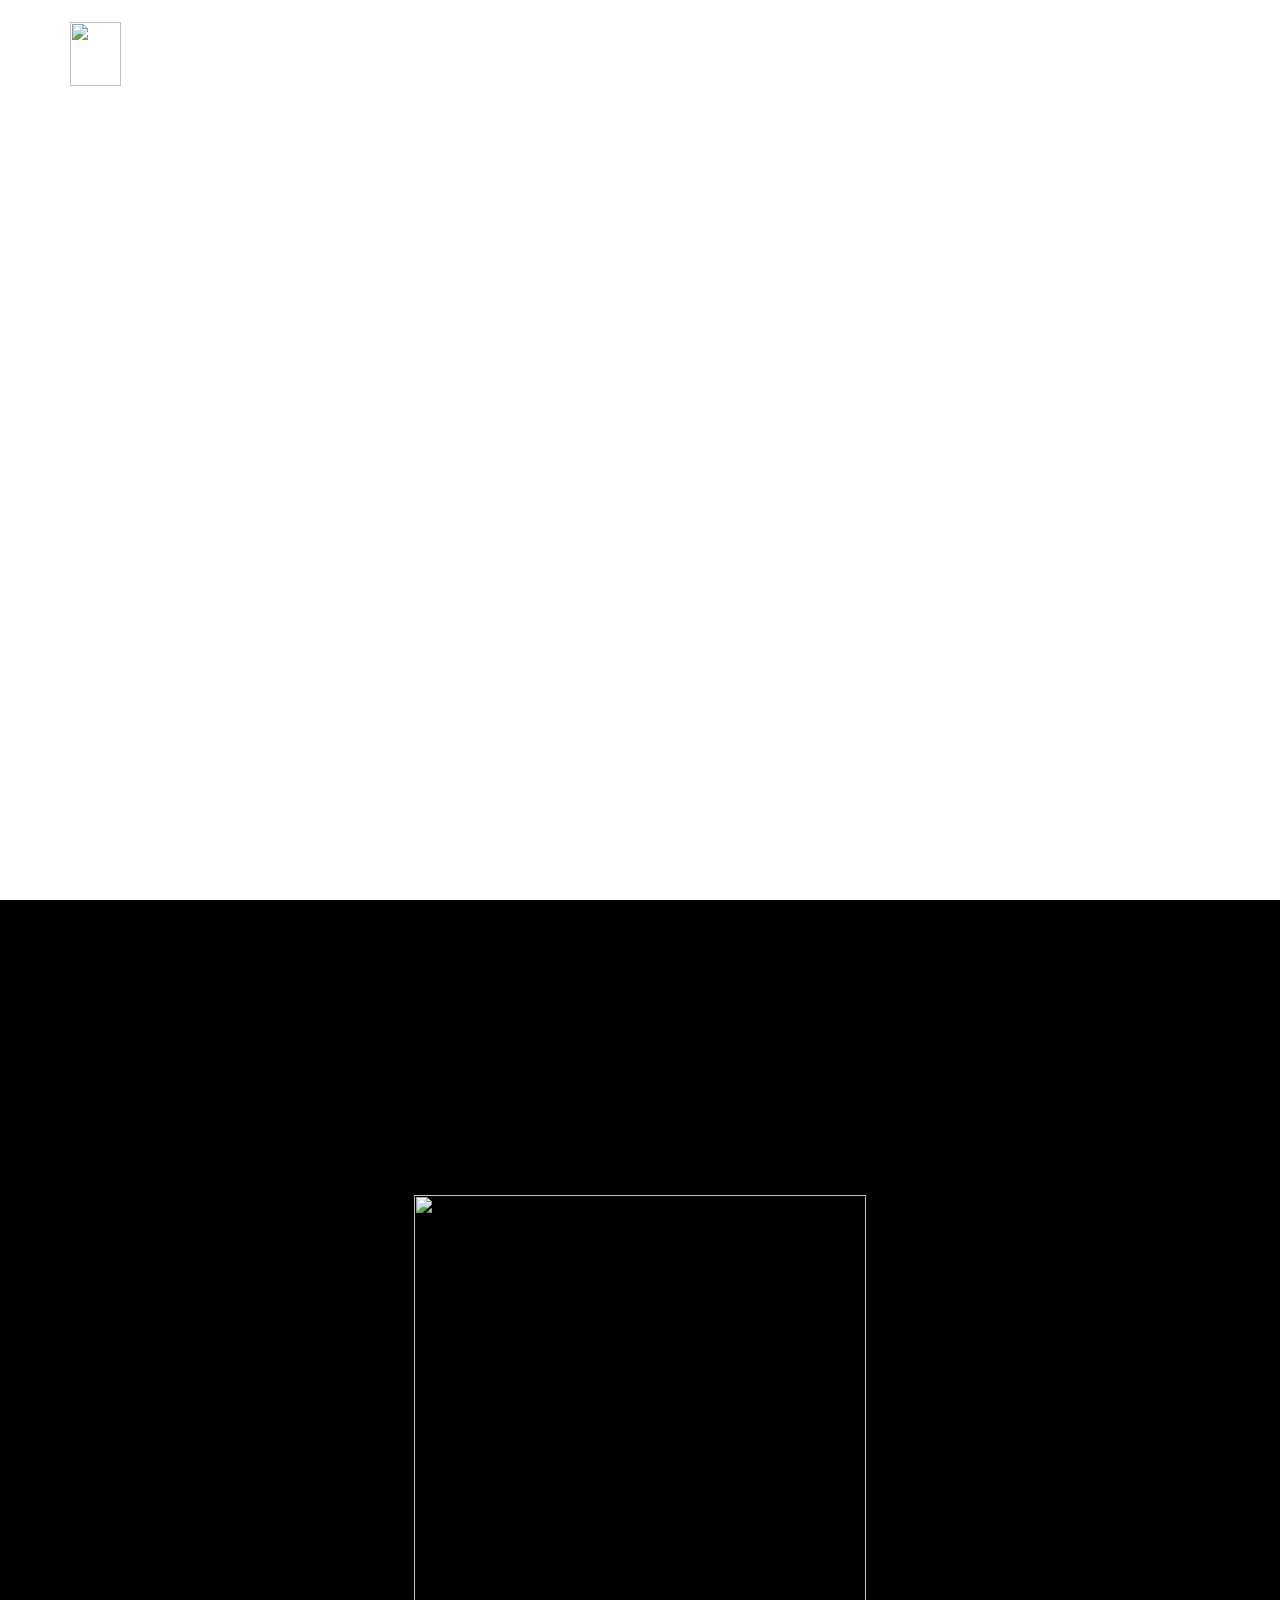
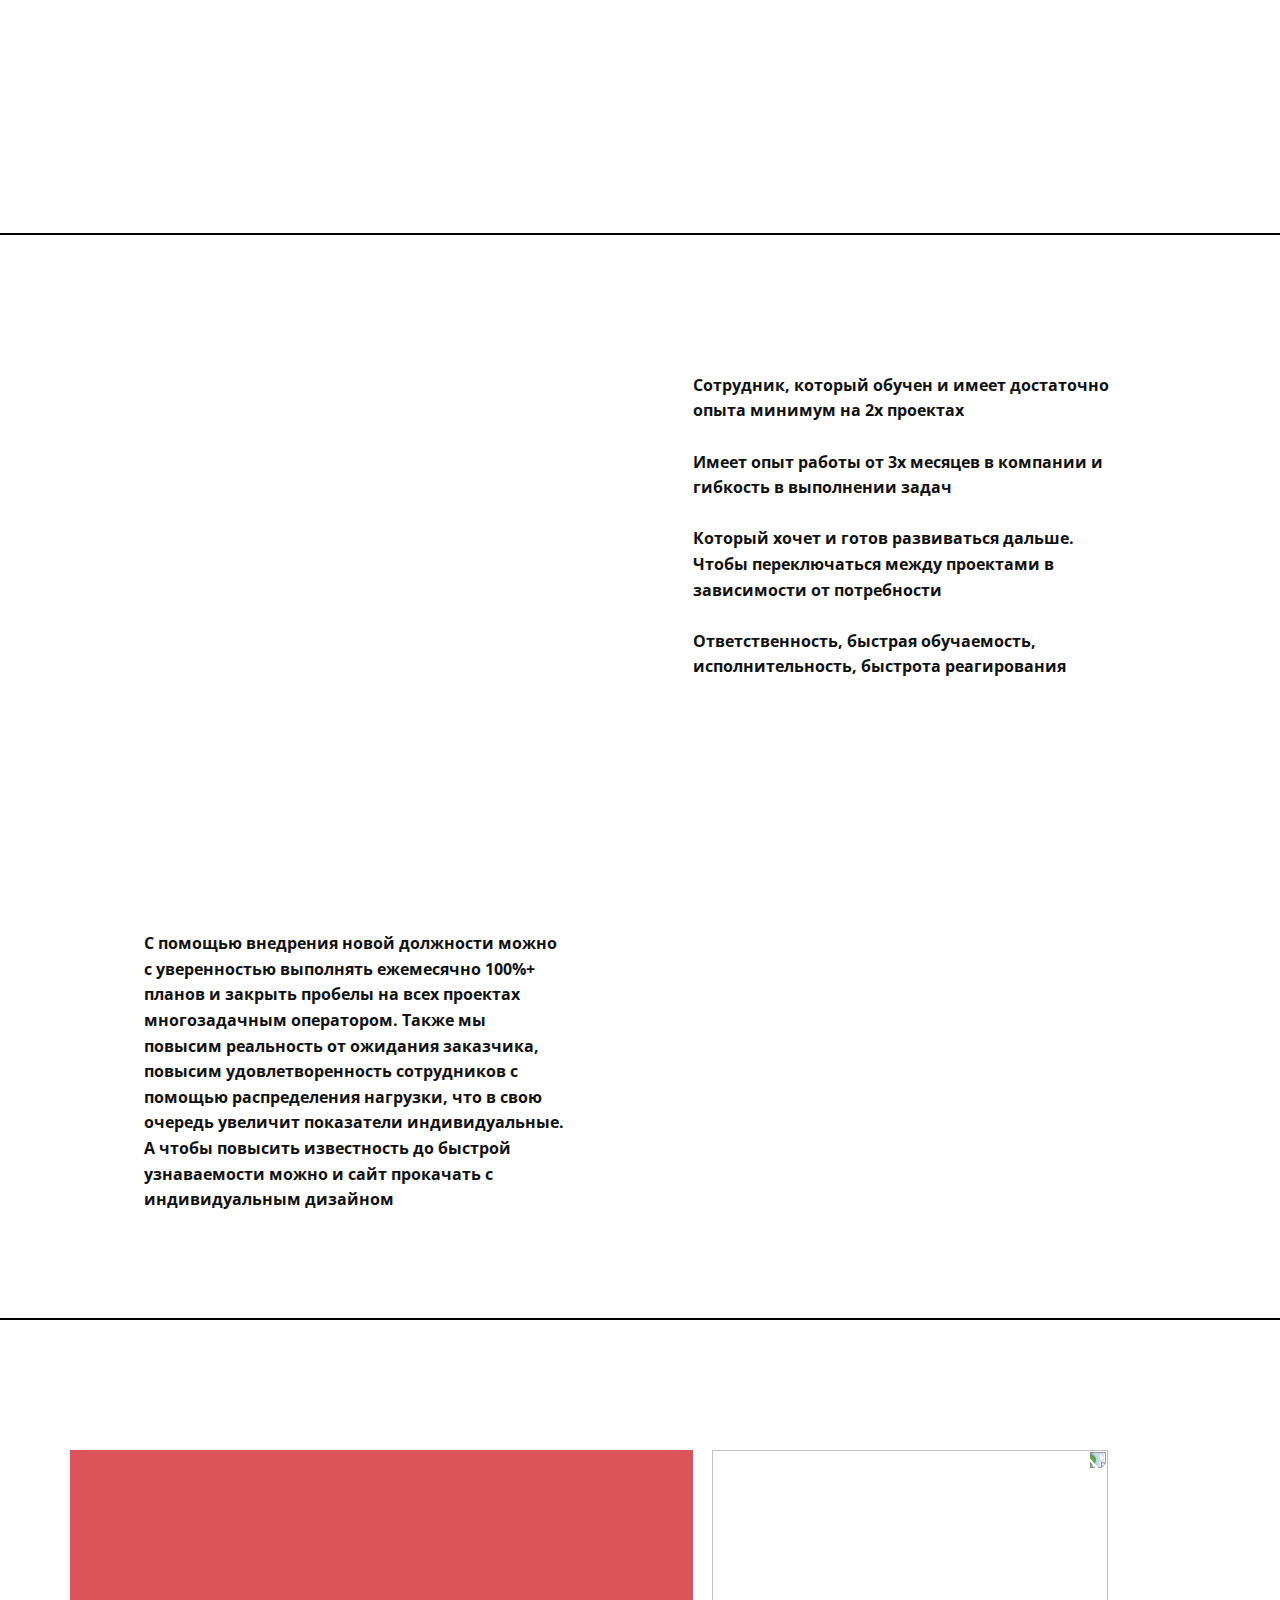
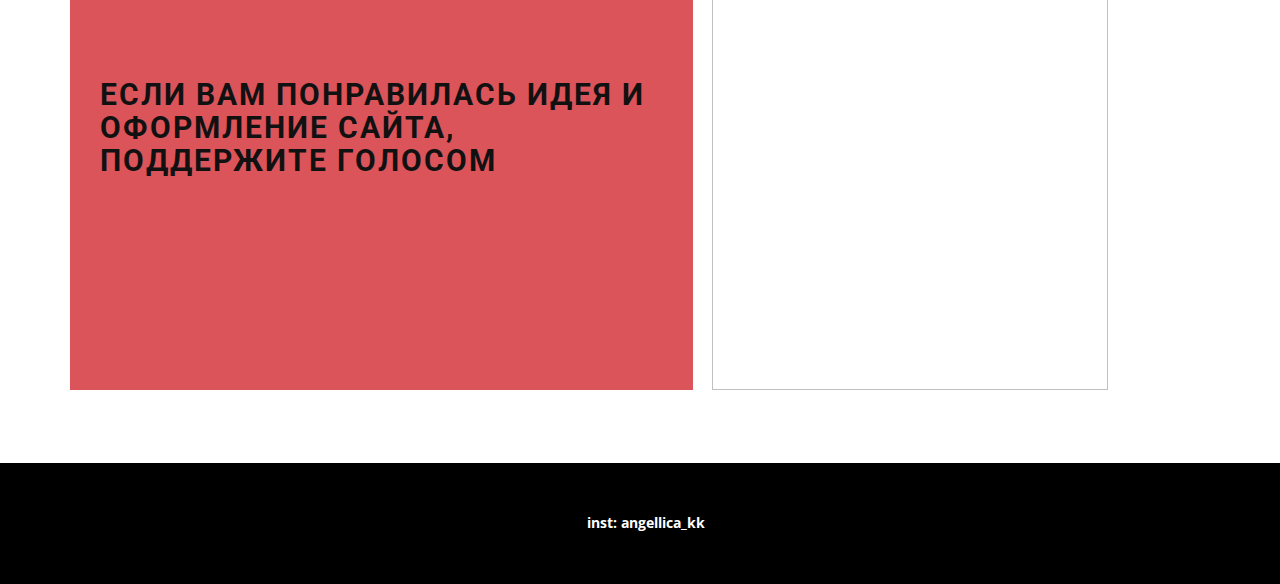
==== commit f32e7706: "Add files via upload" ====
--- a/Мисс-GG-2023.html
+++ b/Мисс-GG-2023.html
@@ -145,7 +145,7 @@
         <p class="u-text u-text-default u-text-2" data-animation-name="customAnimationIn" data-animation-duration="2000">
           <span class="u-text-body-alt-color">Solutio</span>n
         </p>
-        <p class="u-text u-text-3"><b></b><b><b>С помощью внедрения новой должности можно с уверенностью выполнять ежемесячно 100%+ планов и закрыть пробелы на всех проектах многозадачным оператором. Также мы повысим реальность от ожидания заказчика, повысим удовлетворенность сотрудников с помощью распределения нагрузки, что в свою очередть увеличит показатели индивидуальные. А чтобы повысить известность до быстрой узнаваемости можно и сайт прокачать с индивидуальным дизайном</b></b><b></b></b><b>
+        <p class="u-text u-text-3"><b></b><b><b>С помощью внедрения новой должности можно с уверенностью выполнять ежемесячно 100%+ планов и закрыть пробелы на всех проектах многозадачным оператором. Также мы повысим реальность от ожидания заказчика, повысим удовлетворенность сотрудников с помощью распределения нагрузки, что в свою очередь увеличит показатели индивидуальные. А чтобы повысить известность до быстрой узнаваемости можно и сайт прокачать с индивидуальным дизайном</b></b><b></b></b><b>
             <br></b>
         </p>
       </div>
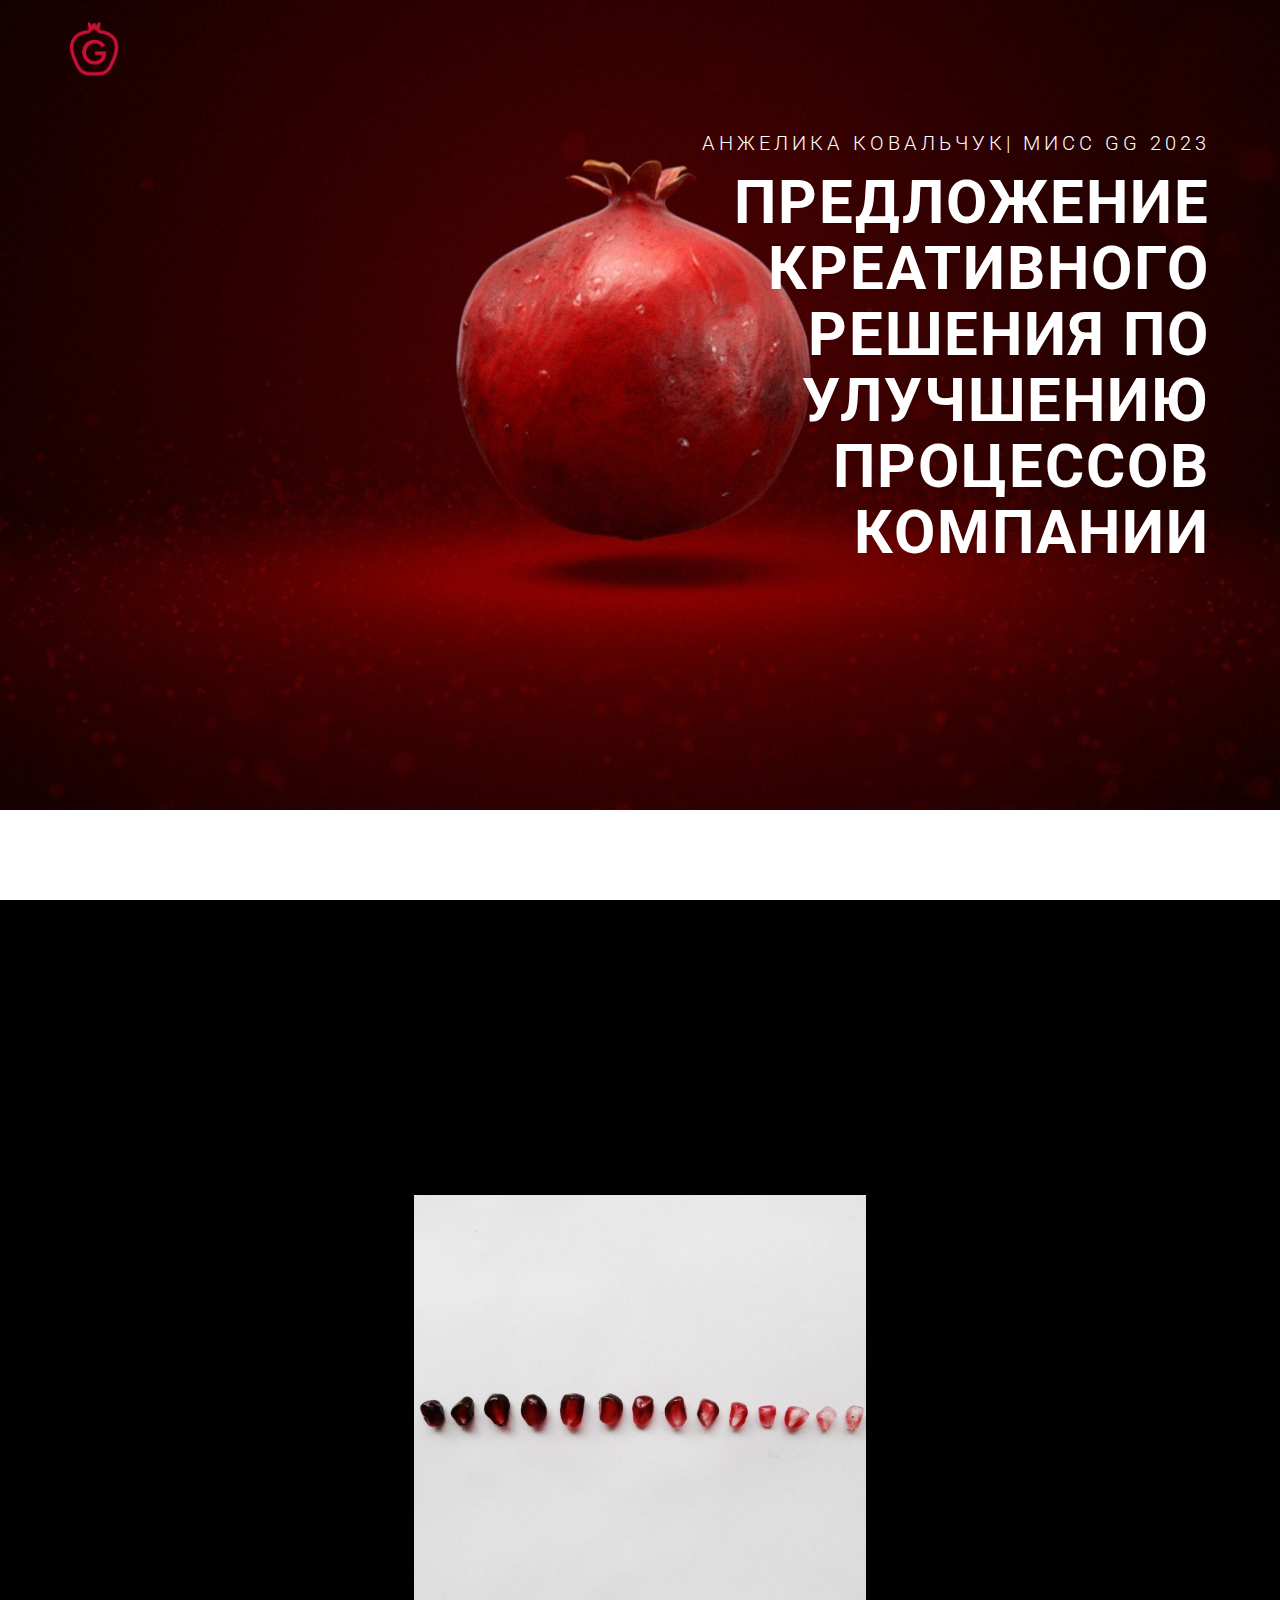
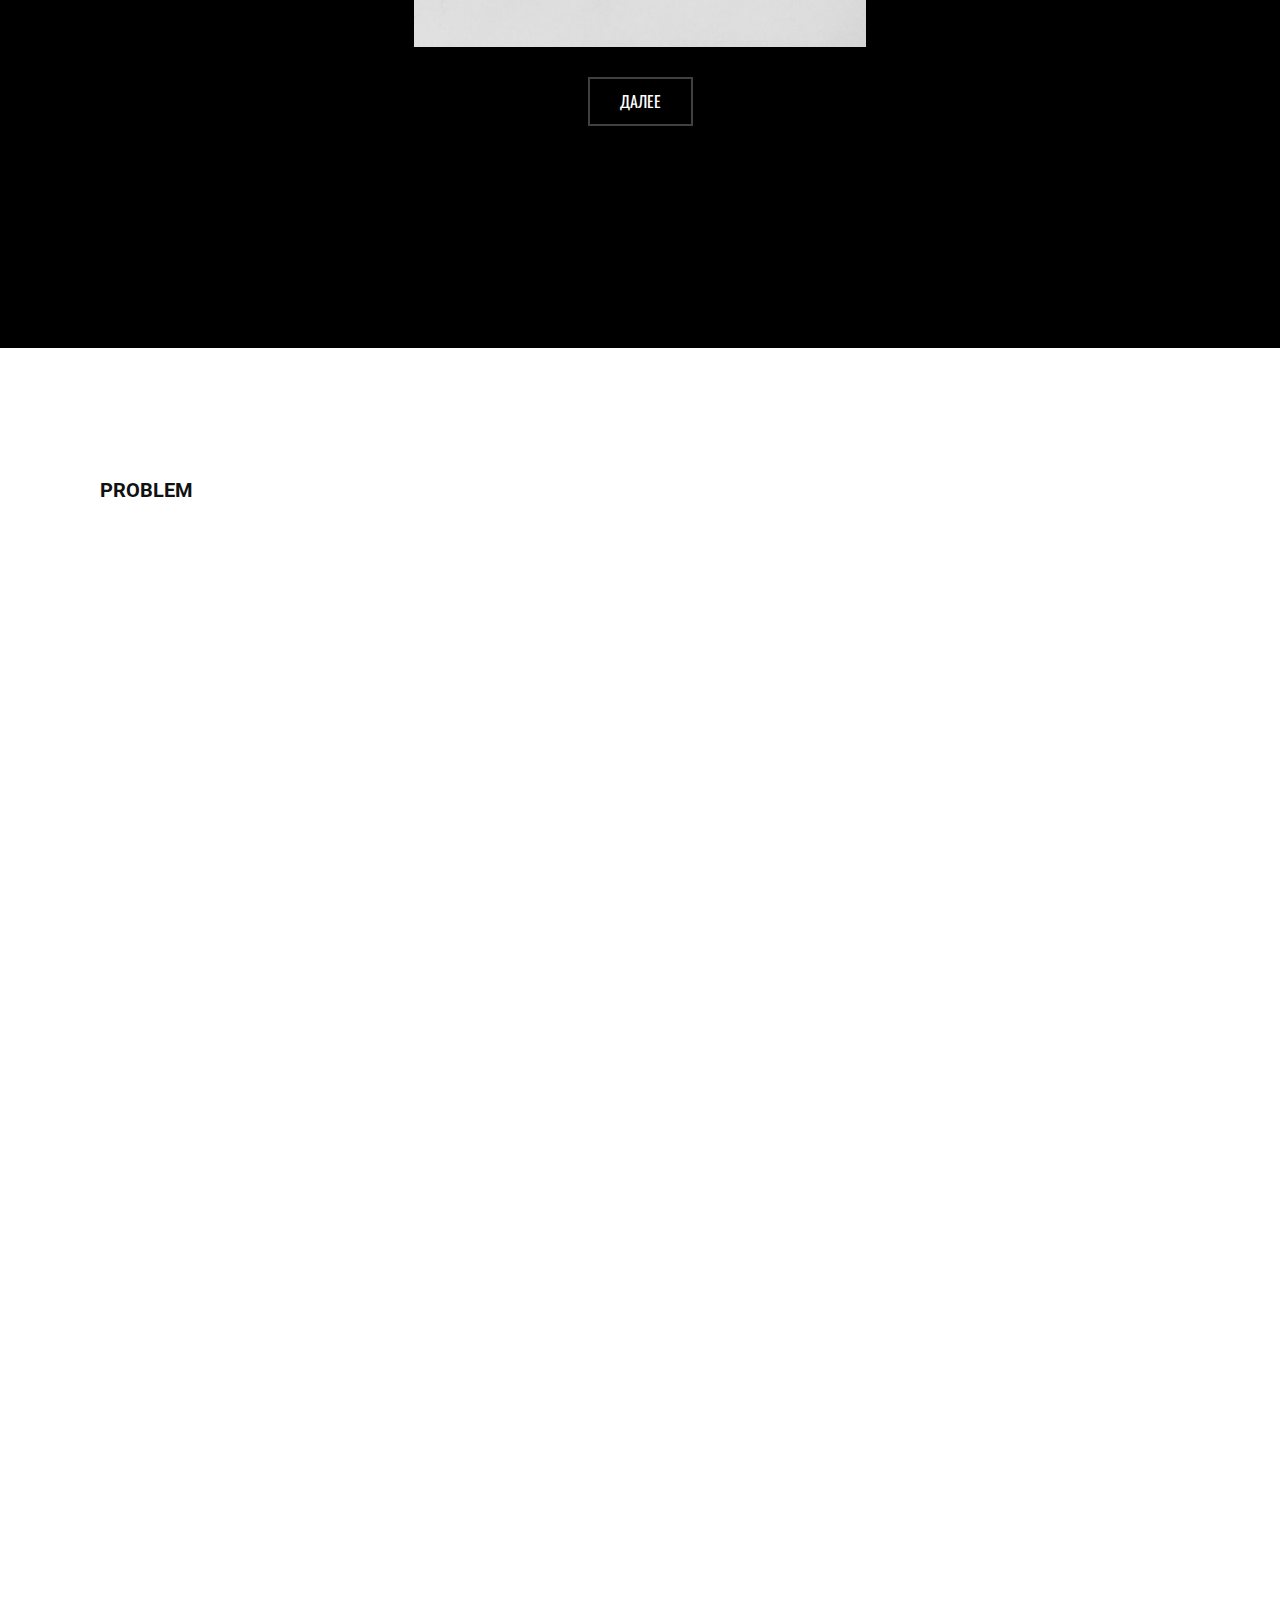
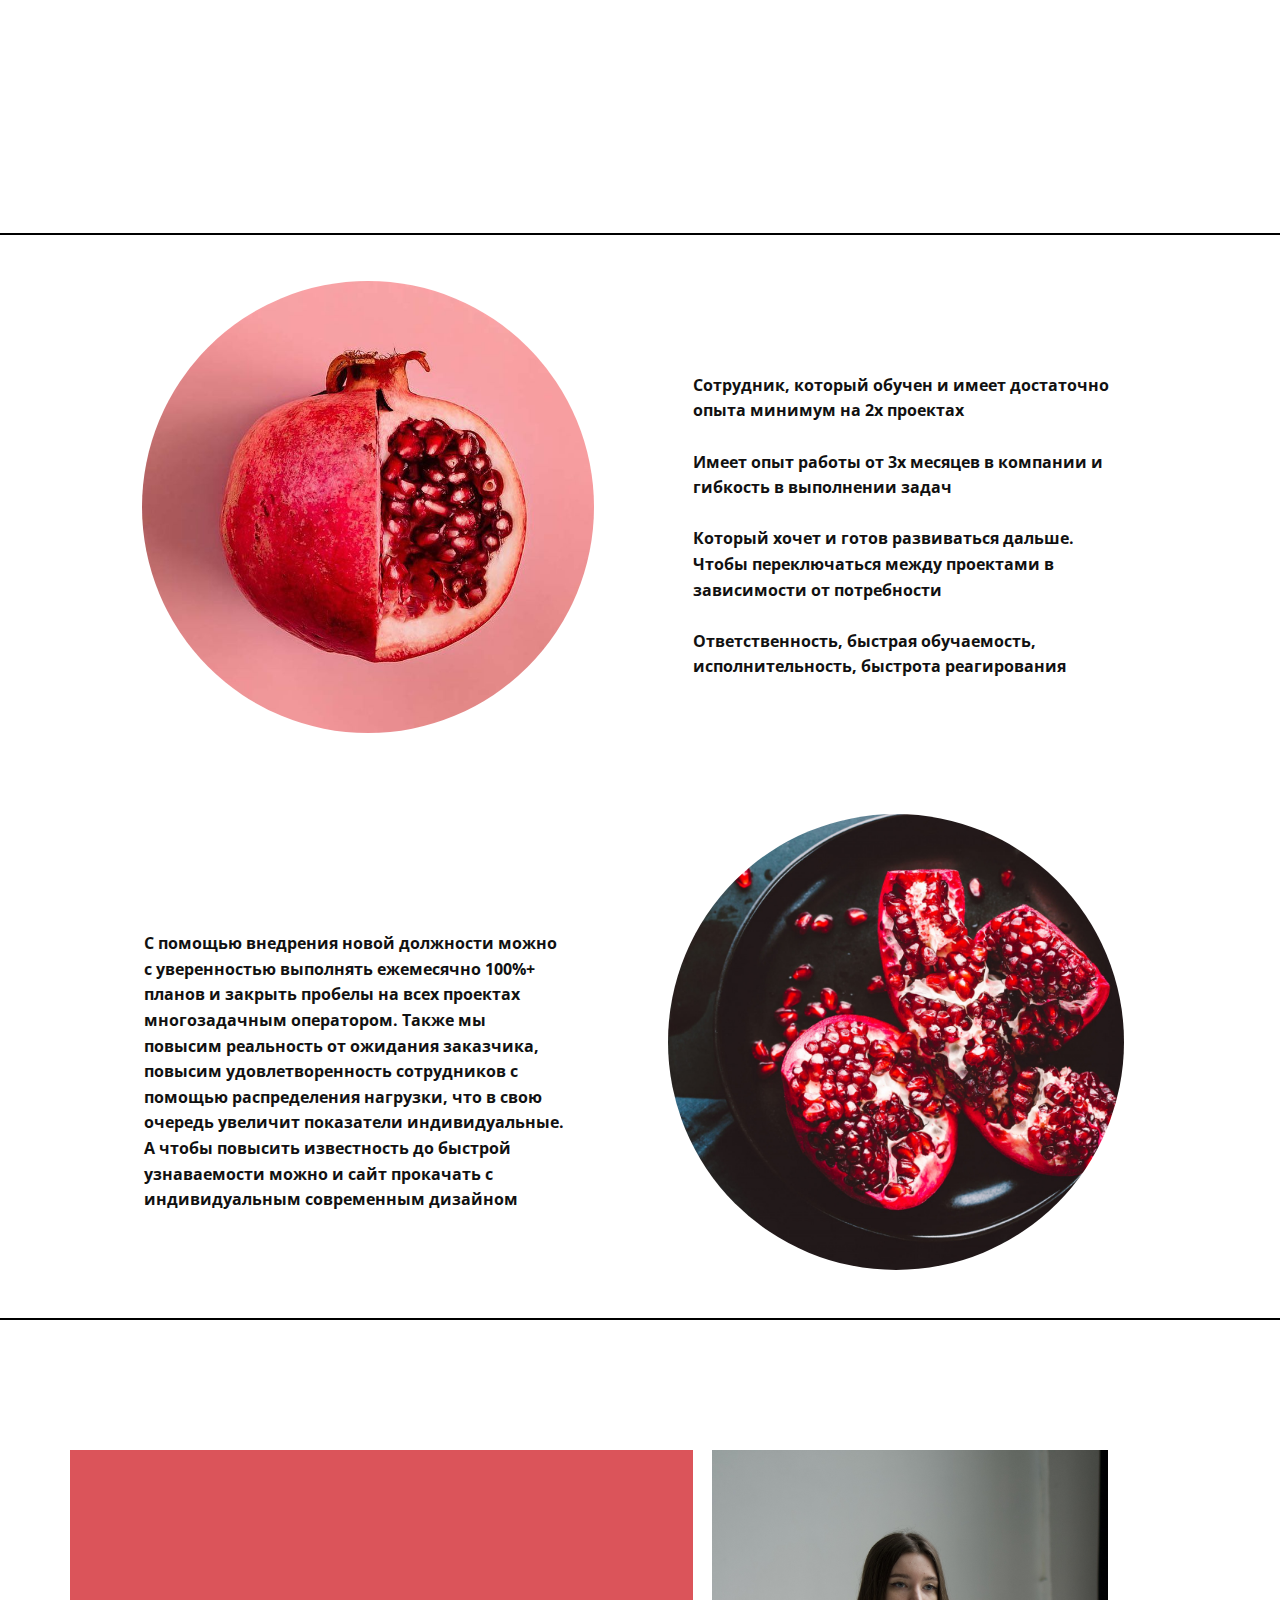
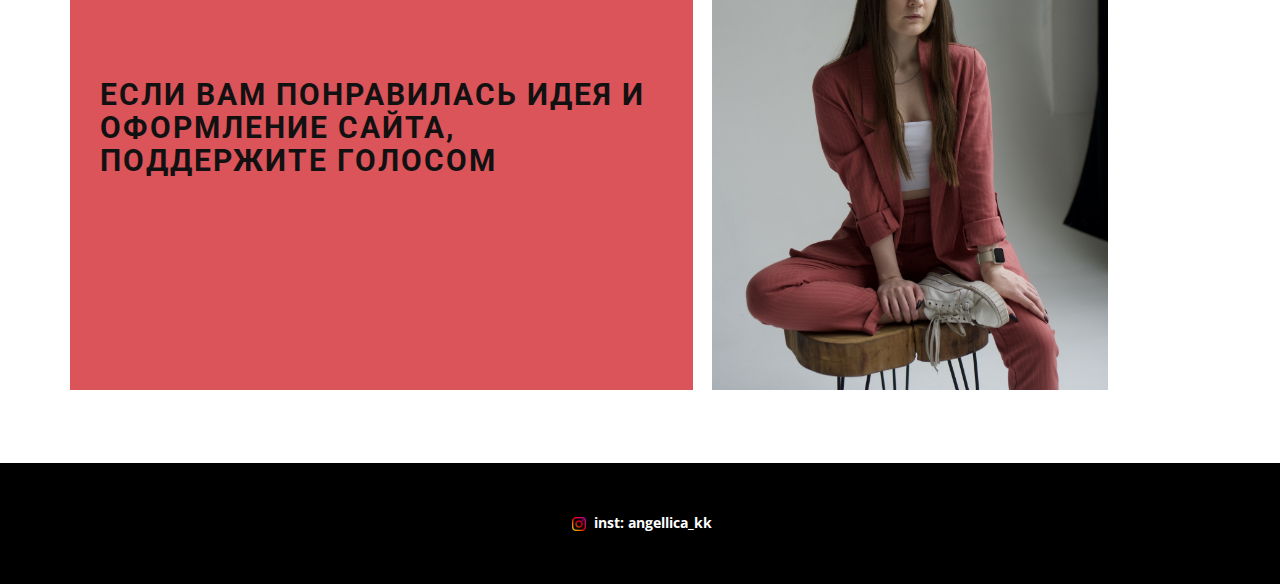
==== commit 7b805f22: "Update Мисс-GG-2023.html" ====
--- a/Мисс-GG-2023.html
+++ b/Мисс-GG-2023.html
@@ -145,7 +145,7 @@
         <p class="u-text u-text-default u-text-2" data-animation-name="customAnimationIn" data-animation-duration="2000">
           <span class="u-text-body-alt-color">Solutio</span>n
         </p>
-        <p class="u-text u-text-3"><b></b><b><b>С помощью внедрения новой должности можно с уверенностью выполнять ежемесячно 100%+ планов и закрыть пробелы на всех проектах многозадачным оператором. Также мы повысим реальность от ожидания заказчика, повысим удовлетворенность сотрудников с помощью распределения нагрузки, что в свою очередь увеличит показатели индивидуальные. А чтобы повысить известность до быстрой узнаваемости можно и сайт прокачать с индивидуальным дизайном</b></b><b></b></b><b>
+        <p class="u-text u-text-3"><b></b><b><b>С помощью внедрения новой должности можно с уверенностью выполнять ежемесячно 100%+ планов и закрыть пробелы на всех проектах многозадачным оператором. Также мы повысим реальность от ожидания заказчика, повысим удовлетворенность сотрудников с помощью распределения нагрузки, что в свою очередь увеличит показатели индивидуальные. А чтобы повысить известность до быстрой узнаваемости можно и сайт прокачать с индивидуальным современным дизайном</b></b><b></b><b>
             <br></b>
         </p>
       </div>
@@ -200,4 +200,4 @@
         </p>
       </div></footer>
   
-</body></html>+</body></html>
